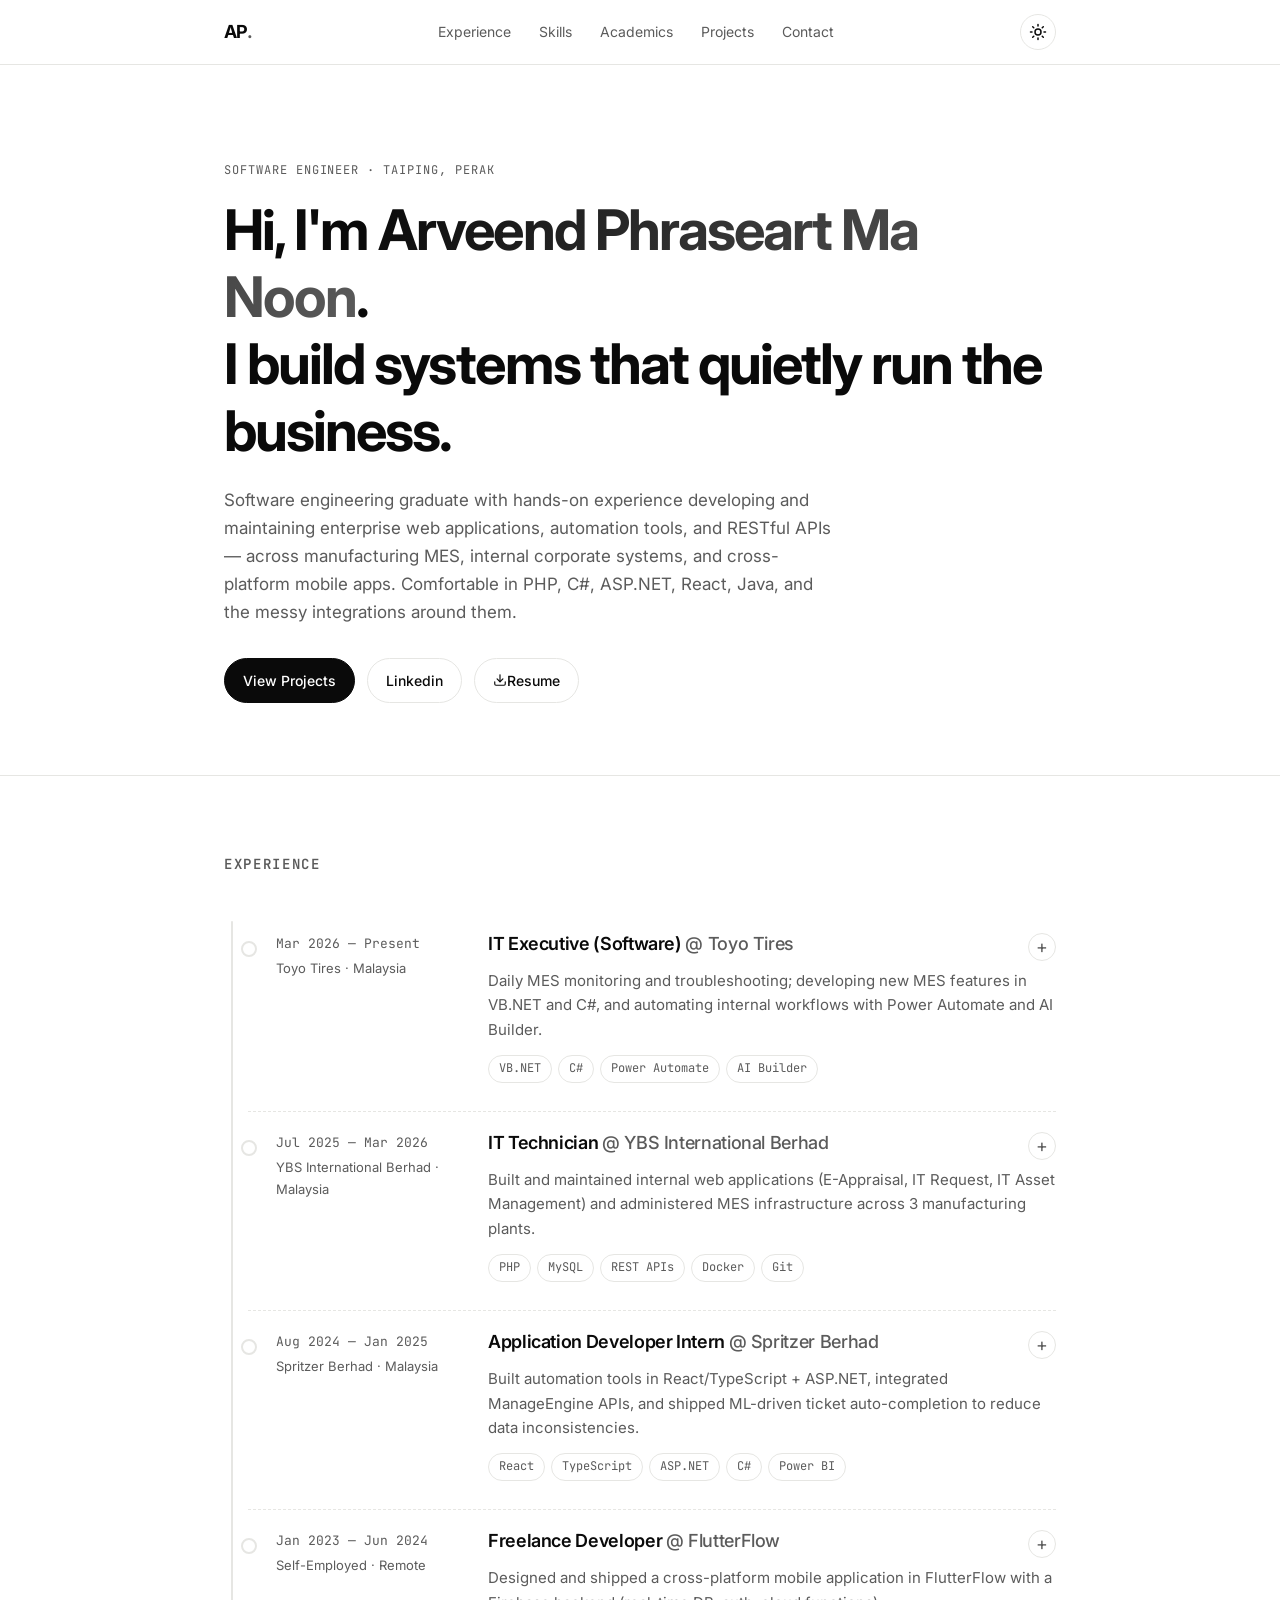
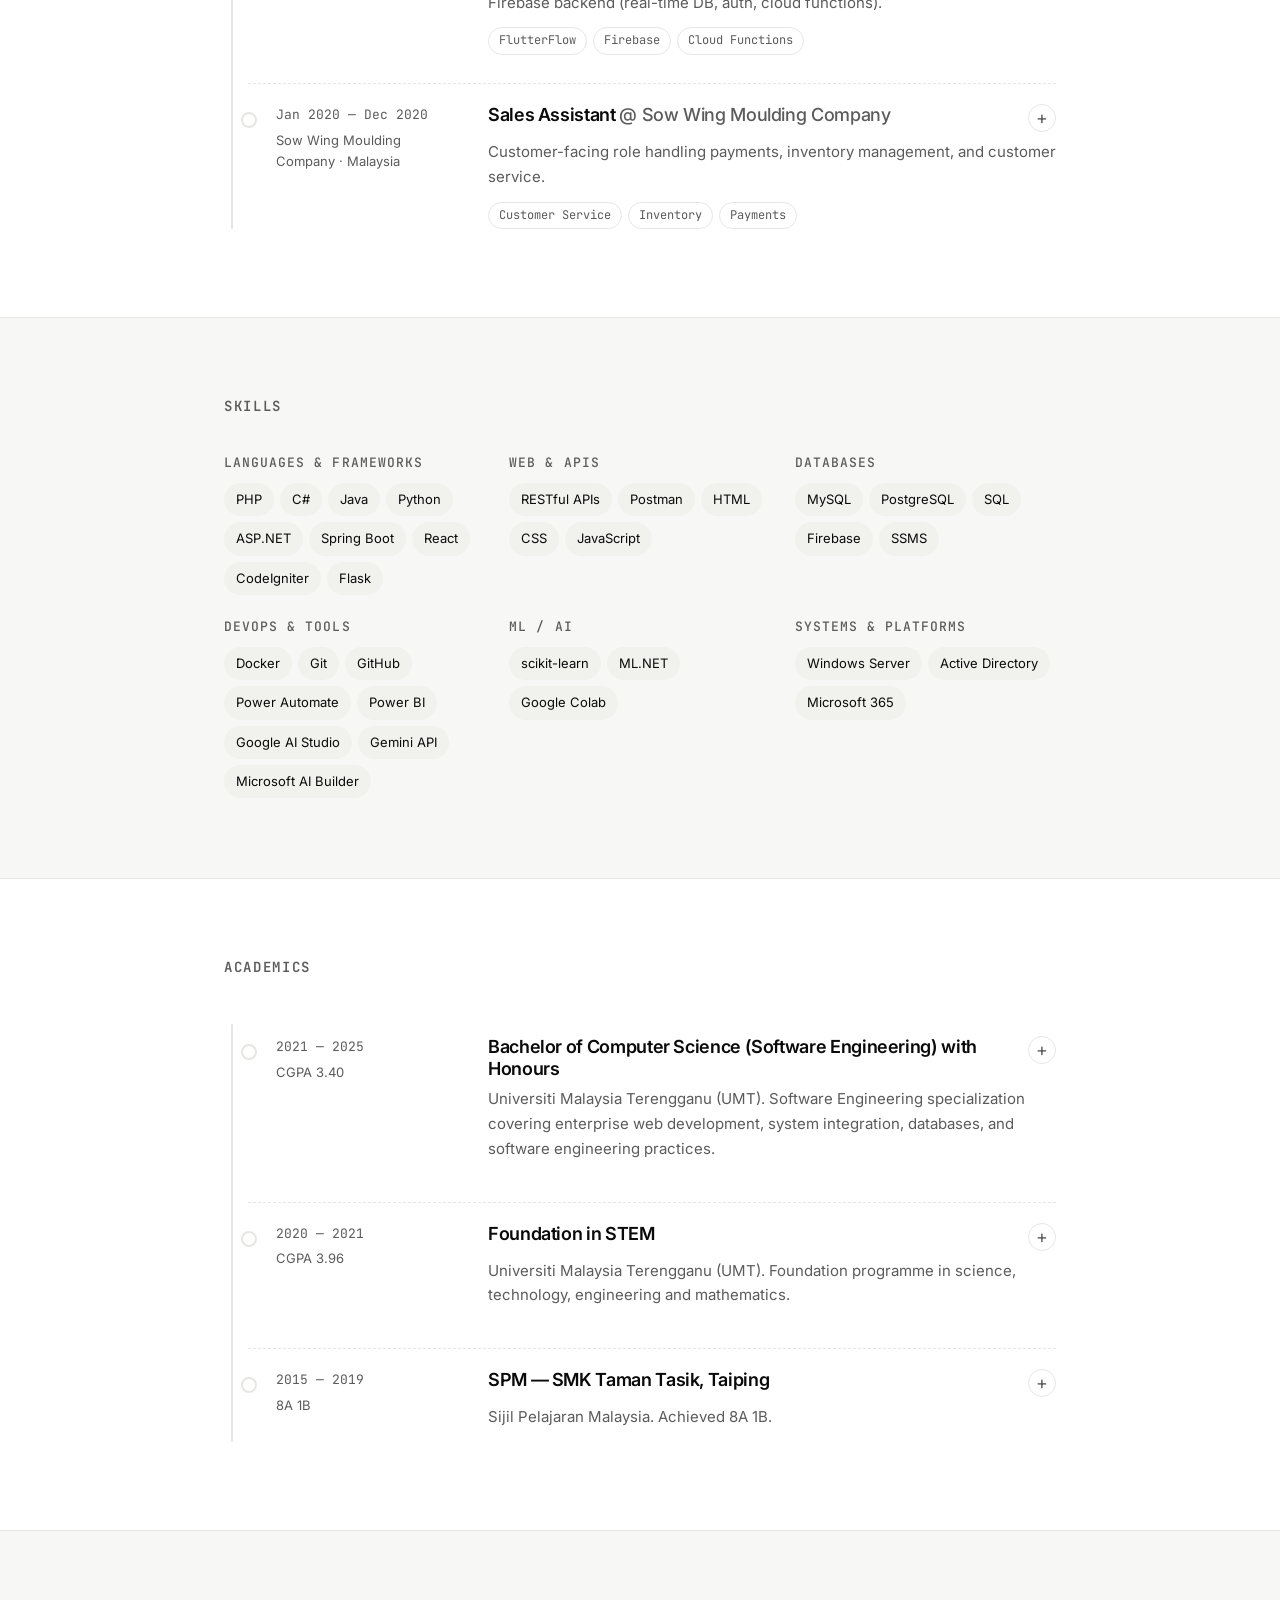
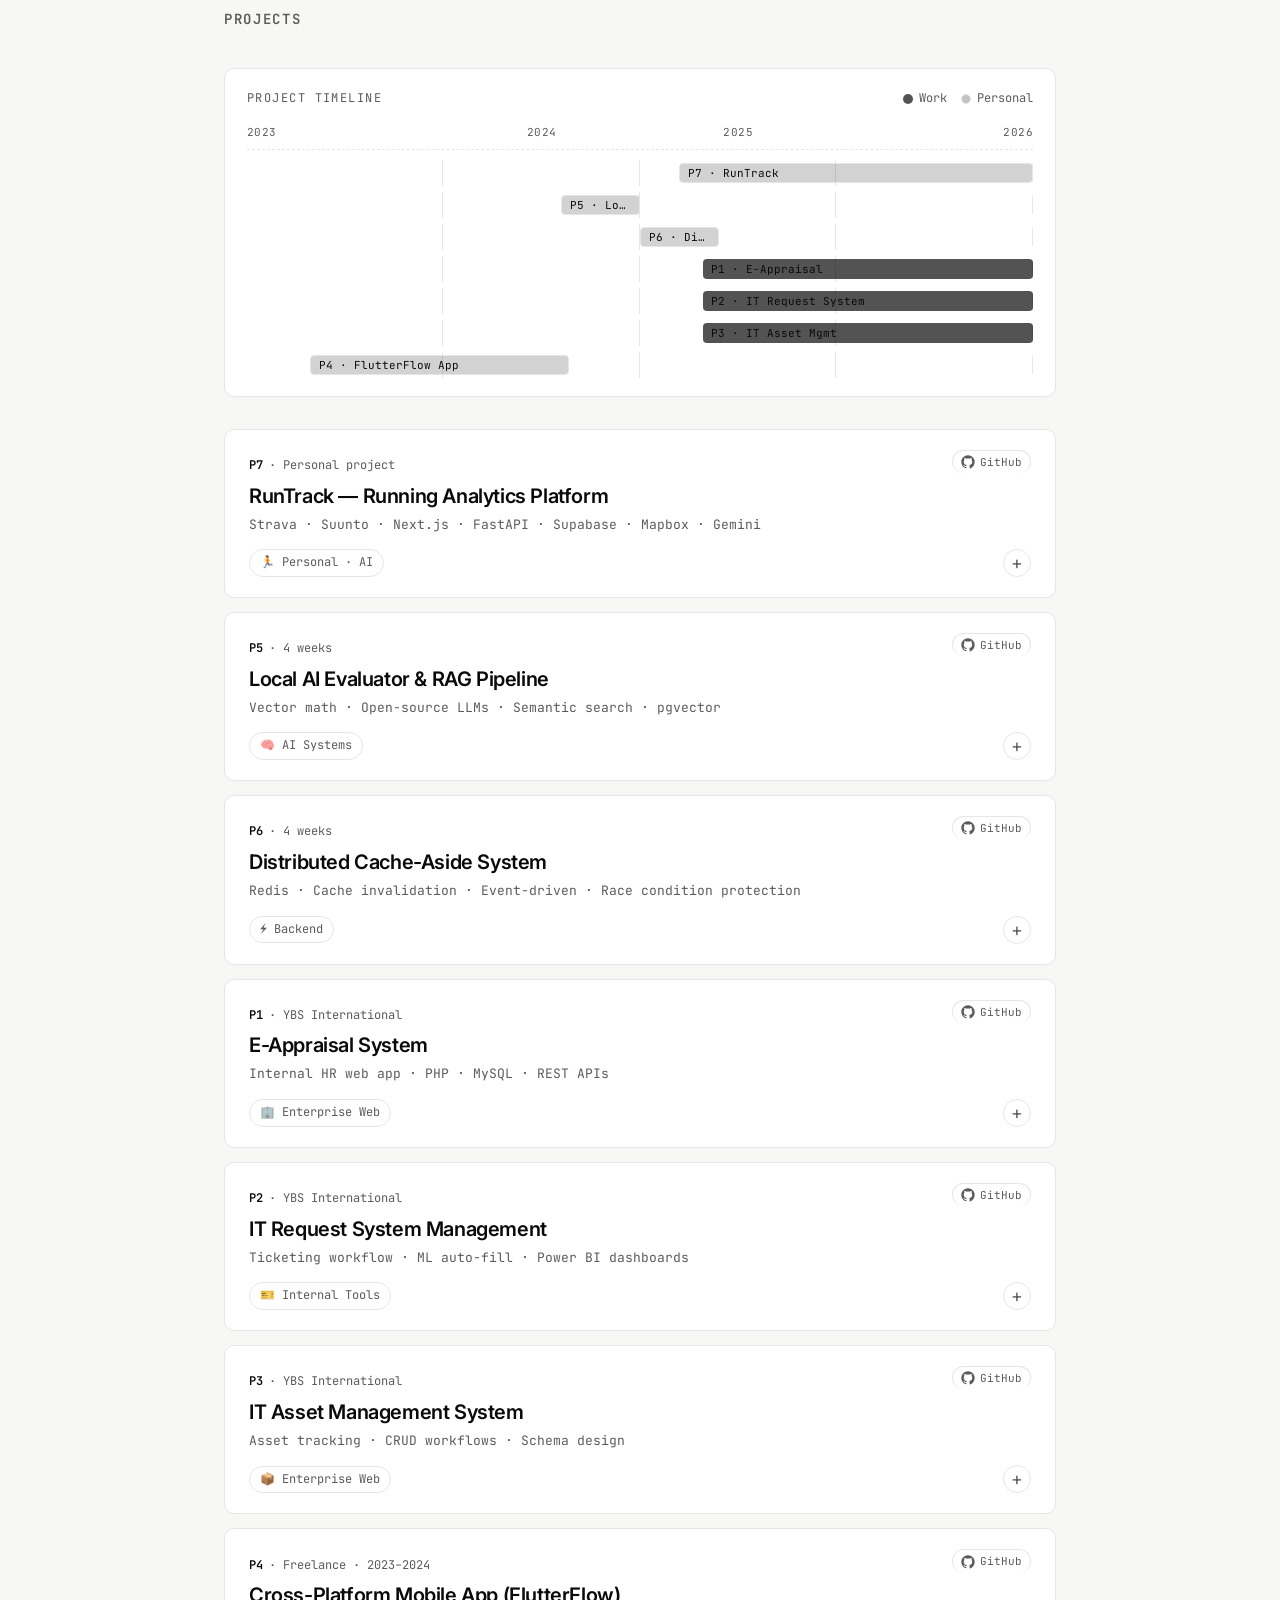
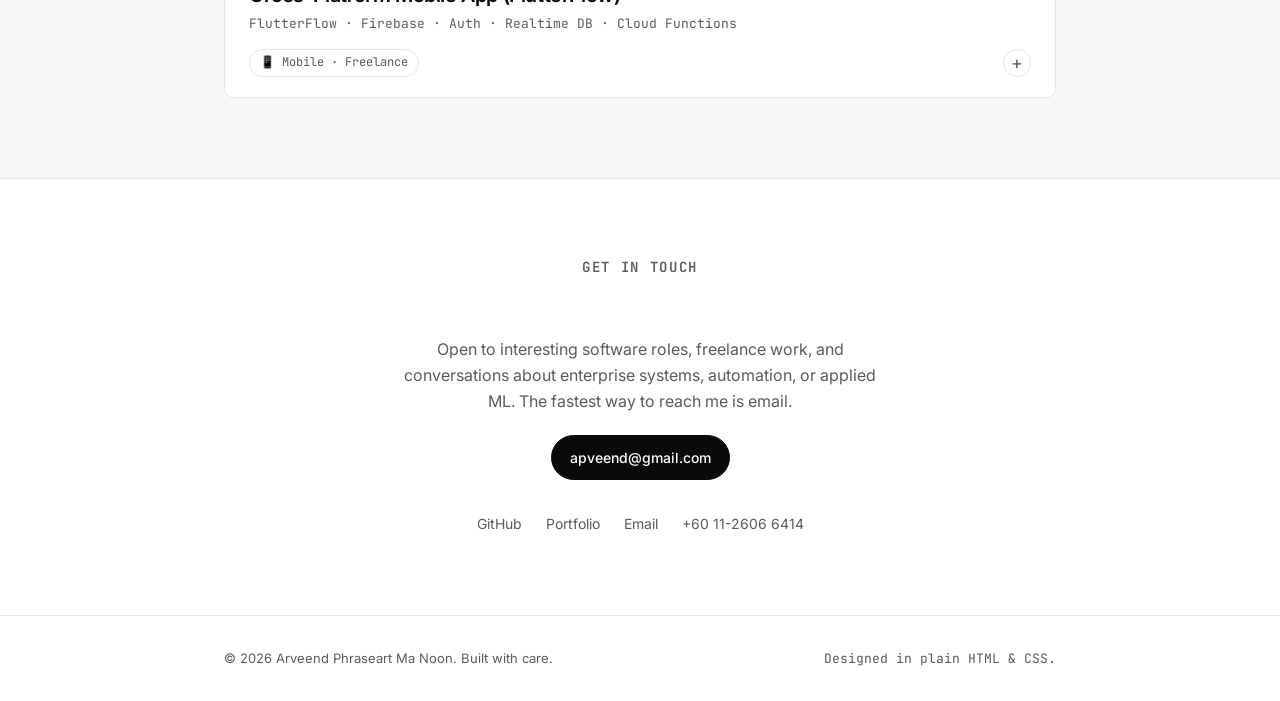
==== index.html @ bdd4fa00 "second" ====
<!DOCTYPE html>
<html lang="en" data-theme="light">
<head>
  <meta charset="UTF-8" />
  <meta name="viewport" content="width=device-width, initial-scale=1.0" />
  <meta name="description" content="Portfolio of Arveend Phraseart Ma Noon — Software Engineer specializing in backend systems, automation, and enterprise web apps." />
  <title>Arveend Phraseart Ma Noon — Software Engineer</title>
  <link rel="preconnect" href="https://fonts.googleapis.com">
  <link rel="preconnect" href="https://fonts.gstatic.com" crossorigin>
  <link href="https://fonts.googleapis.com/css2?family=Inter:wght@400;500;600;700&family=JetBrains+Mono:wght@400;500&display=swap" rel="stylesheet">
  <link rel="stylesheet" href="styles.css" />
</head>
<body>
  <header class="site-header">
    <div class="container header-inner">
      <a href="#top" class="brand">AP<span class="dot">.</span></a>
      <nav class="nav">
        <a href="#experience">Experience</a>
        <a href="#skills">Skills</a>
        <a href="#academics">Academics</a>
        <a href="#projects">Projects</a>
        <a href="#contact">Contact</a>
      </nav>
      <button id="theme-toggle" class="theme-toggle" aria-label="Toggle theme">
        <svg class="icon-sun" xmlns="http://www.w3.org/2000/svg" width="18" height="18" viewBox="0 0 24 24" fill="none" stroke="currentColor" stroke-width="2" stroke-linecap="round" stroke-linejoin="round"><circle cx="12" cy="12" r="4"/><path d="M12 2v2M12 20v2M4.93 4.93l1.41 1.41M17.66 17.66l1.41 1.41M2 12h2M20 12h2M4.93 19.07l1.41-1.41M17.66 6.34l1.41-1.41"/></svg>
        <svg class="icon-moon" xmlns="http://www.w3.org/2000/svg" width="18" height="18" viewBox="0 0 24 24" fill="none" stroke="currentColor" stroke-width="2" stroke-linecap="round" stroke-linejoin="round"><path d="M21 12.79A9 9 0 1 1 11.21 3 7 7 0 0 0 21 12.79z"/></svg>
      </button>
    </div>
  </header>

  <main id="top">
    <!-- PROFILE / HERO -->
    <section class="hero">
      <div class="container">
        <p class="eyebrow">Software Engineer · Taiping, Perak</p>
        <h1 class="hero-title">Hi, I'm <span class="accent">Arveend Phraseart Ma Noon</span>.<br/>I build systems that quietly run the business.</h1>
        <p class="hero-sub">
          Software engineering graduate with hands-on experience developing and maintaining
          enterprise web applications, automation tools, and RESTful APIs — across manufacturing
          MES, internal corporate systems, and cross-platform mobile apps. Comfortable in PHP,
          C#, ASP.NET, React, Java, and the messy integrations around them.
        </p>
        <div class="hero-cta">
          <a href="#projects" class="btn btn-primary">View Projects</a>
          <a href="https://www.linkedin.com/in/arveend-phraseart-ma-noon-5942482a7/" target="_blank" rel="noopener" class="btn btn-ghost">Linkedin</a>
          <a href="Resume_arveend.pdf" download="Arveend_Resume.pdf" class="btn btn-ghost">
            <svg xmlns="http://www.w3.org/2000/svg" width="14" height="14" viewBox="0 0 24 24" fill="none" stroke="currentColor" stroke-width="2" stroke-linecap="round" stroke-linejoin="round" aria-hidden="true"><path d="M21 15v4a2 2 0 0 1-2 2H5a2 2 0 0 1-2-2v-4"/><polyline points="7 10 12 15 17 10"/><line x1="12" y1="15" x2="12" y2="3"/></svg>
            <span> Resume</span>
          </a>
        </div>
      </div>
    </section>

    <!-- EXPERIENCE -->
    <section id="experience" class="section">
      <div class="container">
        <h2 class="section-title">Experience</h2>
        <div class="timeline">

          <article class="timeline-item expandable">
            <div class="timeline-marker"></div>
            <div class="timeline-meta">
              <span class="timeline-date">Mar 2026 — Present</span>
              <span class="timeline-place">Toyo Tires · Malaysia</span>
            </div>
            <div class="timeline-body">
              <button class="expander" type="button" aria-expanded="false">
                <h3>IT Executive (Software) <span class="company">@ Toyo Tires</span></h3>
                <span class="chev" aria-hidden="true">+</span>
              </button>
              <p class="summary-text">Daily MES monitoring and troubleshooting; developing new MES features in VB.NET and C#, and automating internal workflows with Power Automate and AI Builder.</p>
              <ul class="tag-list">
                <li>VB.NET</li><li>C#</li><li>Power Automate</li><li>AI Builder</li>
              </ul>
              <div class="details-panel">
                <div class="details-inner">
                  <h4>Key Responsibilities</h4>
                  <ul class="bullet-list">
                    <li>Performed daily system monitoring and troubleshooting for MES and internal systems.</li>
                    <li>Developed and maintained MES features using VB.NET and C#.</li>
                    <li>Built and automated internal workflows using C#, Power Automate, and AI Builder, improving process efficiency.</li>
                  </ul>
                </div>
              </div>
            </div>
          </article>

          <article class="timeline-item expandable">
            <div class="timeline-marker"></div>
            <div class="timeline-meta">
              <span class="timeline-date">Jul 2025 — Mar 2026</span>
              <span class="timeline-place">YBS International Berhad · Malaysia</span>
            </div>
            <div class="timeline-body">
              <button class="expander" type="button" aria-expanded="false">
                <h3>IT Technician <span class="company">@ YBS International Berhad</span></h3>
                <span class="chev" aria-hidden="true">+</span>
              </button>
              <p class="summary-text">Built and maintained internal web applications (E-Appraisal, IT Request, IT Asset Management) and administered MES infrastructure across 3 manufacturing plants.</p>
              <ul class="tag-list">
                <li>PHP</li><li>MySQL</li><li>REST APIs</li><li>Docker</li><li>Git</li>
              </ul>
              <div class="details-panel">
                <div class="details-inner">
                  <h4>Key Responsibilities</h4>
                  <ul class="bullet-list">
                    <li>Developed and maintained E-Appraisal, IT Request System Management, and IT Asset Management systems using PHP, MySQL, REST APIs, Docker, and Git.</li>
                    <li>Designed database schemas and implemented CRUD workflows to support internal operations.</li>
                    <li>Managed MES system for PCB production line; assisted in setup and infrastructure rollout.</li>
                    <li>Provided comprehensive IT and application support across 3 manufacturing plants, minimizing downtime.</li>
                    <li>Administered Windows Server, Active Directory, and Microsoft 365 (backups, patching, access control).</li>
                  </ul>
                </div>
              </div>
            </div>
          </article>

          <article class="timeline-item expandable">
            <div class="timeline-marker"></div>
            <div class="timeline-meta">
              <span class="timeline-date">Aug 2024 — Jan 2025</span>
              <span class="timeline-place">Spritzer Berhad · Malaysia</span>
            </div>
            <div class="timeline-body">
              <button class="expander" type="button" aria-expanded="false">
                <h3>Application Developer Intern <span class="company">@ Spritzer Berhad</span></h3>
                <span class="chev" aria-hidden="true">+</span>
              </button>
              <p class="summary-text">Built automation tools in React/TypeScript + ASP.NET, integrated ManageEngine APIs, and shipped ML-driven ticket auto-completion to reduce data inconsistencies.</p>
              <ul class="tag-list">
                <li>React</li><li>TypeScript</li><li>ASP.NET</li><li>C#</li><li>Power BI</li>
              </ul>
              <div class="details-panel">
                <div class="details-inner">
                  <h4>Key Responsibilities</h4>
                  <ul class="bullet-list">
                    <li>Developed automation tools with React, TypeScript, and ASP.NET, reducing manual workload.</li>
                    <li>Integrated ManageEngine API with C# and automated workflows using Power Automate.</li>
                    <li>Built reporting dashboards using Power BI and Excel.</li>
                    <li>Improved system efficiency by applying machine learning and C# to predict and auto-complete missing or incorrect ticket fields, minimizing data inconsistencies.</li>
                  </ul>
                </div>
              </div>
            </div>
          </article>

          <article class="timeline-item expandable">
            <div class="timeline-marker"></div>
            <div class="timeline-meta">
              <span class="timeline-date">Jan 2023 — Jun 2024</span>
              <span class="timeline-place">Self-Employed · Remote</span>
            </div>
            <div class="timeline-body">
              <button class="expander" type="button" aria-expanded="false">
                <h3>Freelance Developer <span class="company">@ FlutterFlow</span></h3>
                <span class="chev" aria-hidden="true">+</span>
              </button>
              <p class="summary-text">Designed and shipped a cross-platform mobile application in FlutterFlow with a Firebase backend (real-time DB, auth, cloud functions).</p>
              <ul class="tag-list">
                <li>FlutterFlow</li><li>Firebase</li><li>Cloud Functions</li>
              </ul>
              <div class="details-panel">
                <div class="details-inner">
                  <h4>Key Responsibilities</h4>
                  <ul class="bullet-list">
                    <li>Built a cross-platform application end-to-end using FlutterFlow.</li>
                    <li>Integrated Firebase for backend functionality: real-time database, authentication, and cloud functions.</li>
                  </ul>
                </div>
              </div>
            </div>
          </article>

          <article class="timeline-item expandable">
            <div class="timeline-marker"></div>
            <div class="timeline-meta">
              <span class="timeline-date">Jan 2020 — Dec 2020</span>
              <span class="timeline-place">Sow Wing Moulding Company · Malaysia</span>
            </div>
            <div class="timeline-body">
              <button class="expander" type="button" aria-expanded="false">
                <h3>Sales Assistant <span class="company">@ Sow Wing Moulding Company</span></h3>
                <span class="chev" aria-hidden="true">+</span>
              </button>
              <p class="summary-text">Customer-facing role handling payments, inventory management, and customer service.</p>
              <ul class="tag-list">
                <li>Customer Service</li><li>Inventory</li><li>Payments</li>
              </ul>
            </div>
          </article>

        </div>
      </div>
    </section>

    <!-- SKILLS -->
    <section id="skills" class="section section-alt">
      <div class="container">
        <h2 class="section-title">Skills</h2>
        <div class="skills-grid">

          <div class="skill-group">
            <h4>Languages &amp; Frameworks</h4>
            <ul class="chip-list">
              <li>PHP</li><li>C#</li><li>Java</li><li>Python</li><li>ASP.NET</li><li>Spring Boot</li><li>React</li><li>CodeIgniter</li><li>Flask</li>
            </ul>
          </div>

          <div class="skill-group">
            <h4>Web &amp; APIs</h4>
            <ul class="chip-list">
              <li>RESTful APIs</li><li>Postman</li><li>HTML</li><li>CSS</li><li>JavaScript</li>
            </ul>
          </div>

          <div class="skill-group">
            <h4>Databases</h4>
            <ul class="chip-list">
              <li>MySQL</li><li>PostgreSQL</li><li>SQL</li><li>Firebase</li><li>SSMS</li>
            </ul>
          </div>

          <div class="skill-group">
            <h4>DevOps &amp; Tools</h4>
            <ul class="chip-list">
              <li>Docker</li><li>Git</li><li>GitHub</li><li>Power Automate</li><li>Power BI</li><li>Google AI Studio</li><li>Gemini API</li><li>Microsoft AI Builder</li>
            </ul>
          </div>

          <div class="skill-group">
            <h4>ML / AI</h4>
            <ul class="chip-list">
              <li>scikit-learn</li><li>ML.NET</li><li>Google Colab</li>
            </ul>
          </div>

          <div class="skill-group">
            <h4>Systems &amp; Platforms</h4>
            <ul class="chip-list">
              <li>Windows Server</li><li>Active Directory</li><li>Microsoft 365</li>
            </ul>
          </div>

        </div>
      </div>
    </section>

    <!-- ACADEMICS -->
    <section id="academics" class="section">
      <div class="container">
        <h2 class="section-title">Academics</h2>
        <div class="timeline">

          <article class="timeline-item expandable">
            <div class="timeline-marker"></div>
            <div class="timeline-meta">
              <span class="timeline-date">2021 — 2025</span>
              <span class="timeline-place">CGPA 3.40</span>
            </div>
            <div class="timeline-body">
              <button class="expander" type="button" aria-expanded="false">
                <h3>Bachelor of Computer Science (Software Engineering) with Honours</h3>
                <span class="chev" aria-hidden="true">+</span>
              </button>
              <p class="summary-text">Universiti Malaysia Terengganu (UMT). Software Engineering specialization covering enterprise web development, system integration, databases, and software engineering practices.</p>
              <div class="details-panel">
                <div class="details-inner">
                  <h4>Focus Areas</h4>
                  <ul class="chip-list">
                    <li>Software Engineering</li><li>Web Development</li><li>Databases</li><li>System Integration</li>
                  </ul>
                </div>
              </div>
            </div>
          </article>

          <article class="timeline-item expandable">
            <div class="timeline-marker"></div>
            <div class="timeline-meta">
              <span class="timeline-date">2020 — 2021</span>
              <span class="timeline-place">CGPA 3.96</span>
            </div>
            <div class="timeline-body">
              <button class="expander" type="button" aria-expanded="false">
                <h3>Foundation in STEM</h3>
                <span class="chev" aria-hidden="true">+</span>
              </button>
              <p class="summary-text">Universiti Malaysia Terengganu (UMT). Foundation programme in science, technology, engineering and mathematics.</p>
            </div>
          </article>

          <article class="timeline-item expandable">
            <div class="timeline-marker"></div>
            <div class="timeline-meta">
              <span class="timeline-date">2015 — 2019</span>
              <span class="timeline-place">8A 1B</span>
            </div>
            <div class="timeline-body">
              <button class="expander" type="button" aria-expanded="false">
                <h3>SPM — SMK Taman Tasik, Taiping</h3>
                <span class="chev" aria-hidden="true">+</span>
              </button>
              <p class="summary-text">Sijil Pelajaran Malaysia. Achieved 8A 1B.</p>
            </div>
          </article>

        </div>
      </div>
    </section>

    <!-- PROJECTS -->
    <section id="projects" class="section section-alt">
      <div class="container">
        <h2 class="section-title">Projects</h2>

        <!-- Project Timeline Chart -->
        <div class="project-chart" aria-label="Project timeline chart">
          <div class="chart-meta">
            <span class="chart-label">PROJECT TIMELINE</span>
            <span class="chart-legend">
              <span class="legend-item"><span class="legend-dot dot-work"></span>Work</span>
              <span class="legend-item"><span class="legend-dot dot-personal"></span>Personal</span>
            </span>
          </div>
          <div class="chart-axis">
            <span>2023</span>
            <span>2024</span>
            <span>2025</span>
            <span>2026</span>
          </div>
          <div class="chart-rows">
            <div class="chart-row" data-project="P7" data-name="RunTrack" data-period="2025–">
              <div class="chart-bar bar-personal" style="--start:55%; --width:45%;"><span class="chart-bar-label">P7 · RunTrack</span></div>
            </div>
            <div class="chart-row" data-project="P5" data-name="Local RAG Pipeline" data-period="4 weeks">
              <div class="chart-bar bar-personal" style="--start:40%; --width:10%;"><span class="chart-bar-label">P5 · Local RAG</span></div>
            </div>
            <div class="chart-row" data-project="P6" data-name="Distributed Cache" data-period="4 weeks">
              <div class="chart-bar bar-personal" style="--start:50%; --width:10%;"><span class="chart-bar-label">P6 · Distributed Cache</span></div>
            </div>
            <div class="chart-row" data-project="P1" data-name="E-Appraisal" data-period="Work">
              <div class="chart-bar bar-work" style="--start:58%; --width:42%;"><span class="chart-bar-label">P1 · E-Appraisal</span></div>
            </div>
            <div class="chart-row" data-project="P2" data-name="IT Request System" data-period="Work">
              <div class="chart-bar bar-work" style="--start:58%; --width:42%;"><span class="chart-bar-label">P2 · IT Request System</span></div>
            </div>
            <div class="chart-row" data-project="P3" data-name="IT Asset Management" data-period="Work">
              <div class="chart-bar bar-work" style="--start:58%; --width:42%;"><span class="chart-bar-label">P3 · IT Asset Mgmt</span></div>
            </div>
            <div class="chart-row" data-project="P4" data-name="FlutterFlow Mobile" data-period="2023–2024">
              <div class="chart-bar bar-personal" style="--start:8%; --width:33%;"><span class="chart-bar-label">P4 · FlutterFlow App</span></div>
            </div>
          </div>
        </div>

        <div class="projects-grid">

          <!-- P7: RunTrack -->
          <article class="project-card expandable">
            <button class="project-toggle" type="button" aria-expanded="false">
              <div class="project-head">
                <div class="project-id">
                  <span class="project-code">P7</span>
                  <span class="project-duration">· Personal project</span>
                  <a class="project-github" href="https://github.com/aparve08" target="_blank" rel="noopener" aria-label="GitHub profile">
                    <svg xmlns="http://www.w3.org/2000/svg" width="14" height="14" viewBox="0 0 24 24" fill="currentColor" aria-hidden="true"><path d="M12 .5C5.65.5.5 5.65.5 12c0 5.08 3.29 9.39 7.86 10.91.58.1.79-.25.79-.56v-2c-3.2.7-3.87-1.37-3.87-1.37-.52-1.33-1.27-1.69-1.27-1.69-1.04-.71.08-.7.08-.7 1.15.08 1.76 1.18 1.76 1.18 1.02 1.76 2.69 1.25 3.35.96.1-.74.4-1.25.73-1.54-2.55-.29-5.23-1.28-5.23-5.69 0-1.26.45-2.29 1.18-3.1-.12-.29-.51-1.46.11-3.05 0 0 .96-.31 3.15 1.18.91-.25 1.89-.38 2.86-.38.97 0 1.95.13 2.86.38 2.18-1.49 3.14-1.18 3.14-1.18.62 1.59.23 2.76.11 3.05.73.81 1.18 1.84 1.18 3.1 0 4.42-2.69 5.39-5.25 5.68.41.36.78 1.06.78 2.14v3.17c0 .31.21.67.8.56C20.21 21.39 23.5 17.08 23.5 12 23.5 5.65 18.35.5 12 .5z"/></svg>
                    <span>GitHub</span>
                  </a>
                </div>
                <h3>RunTrack — Running Analytics Platform</h3>
                <p class="project-pitch">Strava · Suunto · Next.js · FastAPI · Supabase · Mapbox · Gemini</p>
                <div class="project-meta-row">
                  <span class="project-tag">🏃 Personal · AI</span>
                  <span class="chev" aria-hidden="true">+</span>
                </div>
              </div>
            </button>
            <div class="details-panel">
              <div class="details-inner">
                <div class="tab-bar" role="tablist">
                  <button class="tab-btn is-active" role="tab" aria-selected="true" data-tab="overview">Overview</button>
                  <button class="tab-btn" role="tab" aria-selected="false" data-tab="readme">README</button>
                </div>
                <div class="tab-panel is-active" data-panel="overview">
                  <p class="project-pitch" style="margin-bottom:14px">
                    A running analytics platform born from a simple frustration: Garmin and
                    Strava give you plenty of data, but not always the insights you actually
                    need to train smarter.
                  </p>
                  <h4>Features</h4>
                  <ul class="bullet-list">
                    <li>Interactive dashboards — daily, weekly, monthly, yearly</li>
                    <li>Detailed run pages with maps powered by Mapbox + Leaflet</li>
                    <li>AI-powered run analysis with actionable insights beyond generic feedback</li>
                    <li>Activity management with filtering and Excel export</li>
                    <li>AI-generated progress reports for custom date ranges</li>
                    <li>Automatic personal record (PR) detection</li>
                    <li>Training zone analysis and breakdowns</li>
                    <li>Live weather integration for historical runs and 24/7 monitoring</li>
                    <li>AI-generated training schedules tailored to your running history</li>
                    <li>Monthly performance summaries</li>
                    <li>Strava and Suunto integrations</li>
                  </ul>
                  <h4>Core Concepts</h4>
                  <ul class="bullet-list">
                    <li>Multi-provider activity ingestion (Strava + Suunto APIs) into a unified schema</li>
                    <li>LLM-driven analysis (Gemini Flash) over activity context to surface training insights</li>
                    <li>Map-heavy SPA with Mapbox + Leaflet for run visualization</li>
                  </ul>
                  <ul class="tag-list">
                    <li>Next.js</li><li>FastAPI</li><li>Supabase</li><li>Gemini Flash</li><li>Vercel</li><li>Mapbox</li><li>Leaflet</li><li>Strava API</li><li>Suunto API</li>
                  </ul>
                </div>
                <div class="tab-panel" data-panel="readme" hidden>
                  <h4>Screenshots</h4>
                  <div class="image-gallery">
                    <button class="gallery-item" type="button" data-caption="Dashboard — yearly view">
                      <img src="https://placehold.co/640x400/1a1a1f/f5f5f5?text=Dashboard" alt="RunTrack dashboard screenshot" loading="lazy" />
                    </button>
                    <button class="gallery-item" type="button" data-caption="Run detail with Mapbox route">
                      <img src="https://placehold.co/640x400/1a1a1f/f5f5f5?text=Run+Detail" alt="RunTrack run detail screenshot" loading="lazy" />
                    </button>
                    <button class="gallery-item" type="button" data-caption="AI-generated progress report">
                      <img src="https://placehold.co/640x400/1a1a1f/f5f5f5?text=AI+Report" alt="RunTrack AI report screenshot" loading="lazy" />
                    </button>
                  </div>
                  <h4>Project README</h4>
                  <pre class="code-block"><code># RunTrack

A running analytics platform that turns raw Strava / Suunto data
into actionable training insight.

## Stack

- Frontend:    Next.js (Vercel)
- Backend:     FastAPI
- Database:    Supabase (Postgres + Auth + Storage)
- LLM:         Gemini Flash (run analysis, reports, schedules)
- Maps:        Mapbox + Leaflet
- Integrations: Strava API, Suunto API

## Features

- Daily / weekly / monthly / yearly dashboards
- Run detail pages with route maps
- AI-powered run analysis (Gemini Flash)
- Activity filtering and Excel export
- AI-generated progress reports
- Automatic PR detection
- Training zone breakdowns
- Live weather for historical runs + 24/7 monitoring
- AI-generated training schedules
- Monthly performance summaries
- Strava &amp; Suunto sync

## Run locally

    # backend
    uvicorn app.main:app --reload

    # frontend
    pnpm dev</code></pre>
                </div>
              </div>
            </div>
          </article>

          <!-- P5: Local RAG -->
          <article class="project-card expandable">
            <button class="project-toggle" type="button" aria-expanded="false">
              <div class="project-head">
                <div class="project-id">
                  <span class="project-code">P5</span>
                  <span class="project-duration">· 4 weeks</span>
                  <a class="project-github" href="https://github.com/aparve08" target="_blank" rel="noopener" aria-label="GitHub profile">
                    <svg xmlns="http://www.w3.org/2000/svg" width="14" height="14" viewBox="0 0 24 24" fill="currentColor" aria-hidden="true"><path d="M12 .5C5.65.5.5 5.65.5 12c0 5.08 3.29 9.39 7.86 10.91.58.1.79-.25.79-.56v-2c-3.2.7-3.87-1.37-3.87-1.37-.52-1.33-1.27-1.69-1.27-1.69-1.04-.71.08-.7.08-.7 1.15.08 1.76 1.18 1.76 1.18 1.02 1.76 2.69 1.25 3.35.96.1-.74.4-1.25.73-1.54-2.55-.29-5.23-1.28-5.23-5.69 0-1.26.45-2.29 1.18-3.1-.12-.29-.51-1.46.11-3.05 0 0 .96-.31 3.15 1.18.91-.25 1.89-.38 2.86-.38.97 0 1.95.13 2.86.38 2.18-1.49 3.14-1.18 3.14-1.18.62 1.59.23 2.76.11 3.05.73.81 1.18 1.84 1.18 3.1 0 4.42-2.69 5.39-5.25 5.68.41.36.78 1.06.78 2.14v3.17c0 .31.21.67.8.56C20.21 21.39 23.5 17.08 23.5 12 23.5 5.65 18.35.5 12 .5z"/></svg>
                    <span>GitHub</span>
                  </a>
                </div>
                <h3>Local AI Evaluator &amp; RAG Pipeline</h3>
                <p class="project-pitch">Vector math · Open-source LLMs · Semantic search · pgvector</p>
                <div class="project-meta-row">
                  <span class="project-tag">🧠 AI Systems</span>
                  <span class="chev" aria-hidden="true">+</span>
                </div>
              </div>
            </button>
            <div class="details-panel">
              <div class="details-inner">
                <div class="tab-bar" role="tablist">
                  <button class="tab-btn is-active" role="tab" aria-selected="true" data-tab="overview">Overview</button>
                  <button class="tab-btn" role="tab" aria-selected="false" data-tab="readme">README</button>
                </div>
                <div class="tab-panel is-active" data-panel="overview">
                  <h4>What You're Building</h4>
                  <ul class="bullet-list">
                    <li>Document ingestion &amp; chunking pipeline (PDF/text → vectors)</li>
                    <li>pgvector database storing semantic embeddings</li>
                    <li>Model benchmarking harness tracking generations</li>
                  </ul>
                  <h4>Core Concepts</h4>
                  <ul class="bullet-list">
                    <li>Embedding vector mechanics and distance bounds (L2, cosine similarity)</li>
                    <li>Chunking tradeoffs (recursive vs semantic spatial groupings)</li>
                  </ul>
                  <h4>Week-by-Week Breakdown</h4>
                  <ol class="week-list">
                    <li><span class="week-tag">WK 01</span><div><strong>Ingestion &amp; Chunking</strong><p>Install Ollama. Write Python script to parse PDFs into text arrays using RecursiveCharacterTextSplitter patterns.</p></div></li>
                    <li><span class="week-tag">WK 02</span><div><strong>The Vector Layer</strong><p>Launch PostgreSQL + pgvector in Docker. Map text segments into numeric coordinate structures via nomic-embed-text.</p></div></li>
                    <li><span class="week-tag">WK 03</span><div><strong>The Benchmark Core</strong><p>Construct loops running test prompts concurrently across local targets, exporting evaluation readouts into logging files.</p></div></li>
                    <li><span class="week-tag">WK 04</span><div><strong>Analytics Dashboard</strong><p>Build a Next.js view. Use tracking widgets to monitor latency profiles and token-generation rates live.</p></div></li>
                  </ol>
                  <ul class="tag-list">
                    <li>Python</li><li>pgvector</li><li>Ollama</li><li>Next.js</li>
                  </ul>
                </div>
                <div class="tab-panel" data-panel="readme" hidden>
                  <h4>Screenshots</h4>
                  <div class="image-gallery">
                    <button class="gallery-item" type="button" data-caption="Ingestion pipeline output">
                      <img src="https://placehold.co/640x400/1a1a1f/f5f5f5?text=Screenshot+1" alt="Screenshot 1 of Local RAG pipeline" loading="lazy" />
                    </button>
                    <button class="gallery-item" type="button" data-caption="Vector layer schema">
                      <img src="https://placehold.co/640x400/1a1a1f/f5f5f5?text=Screenshot+2" alt="Screenshot 2 of Local RAG pipeline" loading="lazy" />
                    </button>
                    <button class="gallery-item" type="button" data-caption="Benchmark dashboard">
                      <img src="https://placehold.co/640x400/1a1a1f/f5f5f5?text=Screenshot+3" alt="Screenshot 3 of Local RAG pipeline" loading="lazy" />
                    </button>
                  </div>
                  <h4>Project README</h4>
                  <pre class="code-block"><code># Local AI Evaluator &amp; RAG Pipeline

A fully local retrieval-augmented generation pipeline for evaluating
open-source LLMs against your own documents.

## Quick start

    docker compose up -d            # postgres + pgvector
    pip install -r requirements.txt
    python ingest.py ./docs/        # chunk + embed
    python benchmark.py --model nomic-embed-text

## Layout

    rag/
      ingest.py        chunking &amp; embedding
      retrieve.py      similarity search
      benchmark/       eval harness
      dashboard/       Next.js UI</code></pre>
                </div>
              </div>
            </div>
          </article>

          <!-- P6: Distributed Cache -->
          <article class="project-card expandable">
            <button class="project-toggle" type="button" aria-expanded="false">
              <div class="project-head">
                <div class="project-id">
                  <span class="project-code">P6</span>
                  <span class="project-duration">· 4 weeks</span>
                  <a class="project-github" href="https://github.com/aparve08" target="_blank" rel="noopener" aria-label="GitHub profile">
                    <svg xmlns="http://www.w3.org/2000/svg" width="14" height="14" viewBox="0 0 24 24" fill="currentColor" aria-hidden="true"><path d="M12 .5C5.65.5.5 5.65.5 12c0 5.08 3.29 9.39 7.86 10.91.58.1.79-.25.79-.56v-2c-3.2.7-3.87-1.37-3.87-1.37-.52-1.33-1.27-1.69-1.27-1.69-1.04-.71.08-.7.08-.7 1.15.08 1.76 1.18 1.76 1.18 1.02 1.76 2.69 1.25 3.35.96.1-.74.4-1.25.73-1.54-2.55-.29-5.23-1.28-5.23-5.69 0-1.26.45-2.29 1.18-3.1-.12-.29-.51-1.46.11-3.05 0 0 .96-.31 3.15 1.18.91-.25 1.89-.38 2.86-.38.97 0 1.95.13 2.86.38 2.18-1.49 3.14-1.18 3.14-1.18.62 1.59.23 2.76.11 3.05.73.81 1.18 1.84 1.18 3.1 0 4.42-2.69 5.39-5.25 5.68.41.36.78 1.06.78 2.14v3.17c0 .31.21.67.8.56C20.21 21.39 23.5 17.08 23.5 12 23.5 5.65 18.35.5 12 .5z"/></svg>
                    <span>GitHub</span>
                  </a>
                </div>
                <h3>Distributed Cache-Aside System</h3>
                <p class="project-pitch">Redis · Cache invalidation · Event-driven · Race condition protection</p>
                <div class="project-meta-row">
                  <span class="project-tag">⚡ Backend</span>
                  <span class="chev" aria-hidden="true">+</span>
                </div>
              </div>
            </button>
            <div class="details-panel">
              <div class="details-inner">
                <div class="tab-bar" role="tablist">
                  <button class="tab-btn is-active" role="tab" aria-selected="true" data-tab="overview">Overview</button>
                  <button class="tab-btn" role="tab" aria-selected="false" data-tab="readme">README</button>
                </div>
                <div class="tab-panel is-active" data-panel="overview">
                  <h4>What You're Building</h4>
                  <ul class="bullet-list">
                    <li>PostgreSQL + Redis two-tier data layer in Docker</li>
                    <li>Cache-Aside middleware evaluating records to intercept disk I/O requests</li>
                    <li>Atomic invalidation transactions purging cache entries safely during data updates</li>
                  </ul>
                  <h4>Core Concepts</h4>
                  <ul class="bullet-list">
                    <li>Cache miss/hit routing loops and memory expiration windows</li>
                    <li>Protecting relational backends from query saturation during high consumer traffic</li>
                  </ul>
                  <h4>Week-by-Week Breakdown</h4>
                  <ol class="week-list">
                    <li><span class="week-tag">WK 05</span><div><strong>Two-Tier Database Setup</strong><p>Spin up Redis and Postgres containers in Docker. Seed tables with test logs to build base read profiles.</p></div></li>
                    <li><span class="week-tag">WK 06</span><div><strong>Cache-Aside Middleware</strong><p>Write Express middleware intercepting queries: check Redis keys first, on failure fall back to disk and populate cache.</p></div></li>
                    <li><span class="week-tag">WK 07</span><div><strong>Atomic Cache Invalidation</strong><p>Code the write path. Wrap SQL updates and Redis evictions in database transaction commits to avoid stale data blocks.</p></div></li>
                    <li><span class="week-tag">WK 08</span><div><strong>Load Test &amp; Performance Metrics</strong><p>Execute load matrices with k6 tracking thousands of users. Capture CPU usage graphs to visually verify the optimization footprint.</p></div></li>
                  </ol>
                  <ul class="tag-list">
                    <li>Node.js</li><li>Redis</li><li>PostgreSQL</li><li>k6</li>
                  </ul>
                </div>
                <div class="tab-panel" data-panel="readme" hidden>
                  <h4>Screenshots</h4>
                  <div class="image-gallery">
                    <button class="gallery-item" type="button" data-caption="Two-tier topology">
                      <img src="https://placehold.co/640x400/1a1a1f/f5f5f5?text=Screenshot+1" alt="Screenshot 1 of Cache-Aside" loading="lazy" />
                    </button>
                    <button class="gallery-item" type="button" data-caption="Cache hit/miss log">
                      <img src="https://placehold.co/640x400/1a1a1f/f5f5f5?text=Screenshot+2" alt="Screenshot 2 of Cache-Aside" loading="lazy" />
                    </button>
                    <button class="gallery-item" type="button" data-caption="k6 latency graph">
                      <img src="https://placehold.co/640x400/1a1a1f/f5f5f5?text=Screenshot+3" alt="Screenshot 3 of Cache-Aside" loading="lazy" />
                    </button>
                  </div>
                  <h4>Project README</h4>
                  <pre class="code-block"><code># Distributed Cache-Aside System

PostgreSQL-backed store fronted by Redis with atomic invalidation.

## Stack

- Express (Node.js) for the API layer
- Redis 7 as the read-through cache
- PostgreSQL 16 as the system of record
- k6 for load testing

## Middleware sketch

    async function cacheAside(key, ttl, loader) {
      const hit = await redis.get(key);
      if (hit) return JSON.parse(hit);
      const fresh = await loader();
      await redis.set(key, JSON.stringify(fresh), "EX", ttl);
      return fresh;
    }

## Run

    docker compose up
    npm run dev
    k6 run tests/load.js</code></pre>
                </div>
              </div>
            </div>
          </article>

          <!-- P1: E-Appraisal -->
          <article class="project-card expandable">
            <button class="project-toggle" type="button" aria-expanded="false">
              <div class="project-head">
                <div class="project-id">
                  <span class="project-code">P1</span>
                  <span class="project-duration">· YBS International</span>
                  <a class="project-github" href="https://github.com/aparve08" target="_blank" rel="noopener" aria-label="GitHub profile">
                    <svg xmlns="http://www.w3.org/2000/svg" width="14" height="14" viewBox="0 0 24 24" fill="currentColor" aria-hidden="true"><path d="M12 .5C5.65.5.5 5.65.5 12c0 5.08 3.29 9.39 7.86 10.91.58.1.79-.25.79-.56v-2c-3.2.7-3.87-1.37-3.87-1.37-.52-1.33-1.27-1.69-1.27-1.69-1.04-.71.08-.7.08-.7 1.15.08 1.76 1.18 1.76 1.18 1.02 1.76 2.69 1.25 3.35.96.1-.74.4-1.25.73-1.54-2.55-.29-5.23-1.28-5.23-5.69 0-1.26.45-2.29 1.18-3.1-.12-.29-.51-1.46.11-3.05 0 0 .96-.31 3.15 1.18.91-.25 1.89-.38 2.86-.38.97 0 1.95.13 2.86.38 2.18-1.49 3.14-1.18 3.14-1.18.62 1.59.23 2.76.11 3.05.73.81 1.18 1.84 1.18 3.1 0 4.42-2.69 5.39-5.25 5.68.41.36.78 1.06.78 2.14v3.17c0 .31.21.67.8.56C20.21 21.39 23.5 17.08 23.5 12 23.5 5.65 18.35.5 12 .5z"/></svg>
                    <span>GitHub</span>
                  </a>
                </div>
                <h3>E-Appraisal System</h3>
                <p class="project-pitch">Internal HR web app · PHP · MySQL · REST APIs</p>
                <div class="project-meta-row">
                  <span class="project-tag">🏢 Enterprise Web</span>
                  <span class="chev" aria-hidden="true">+</span>
                </div>
              </div>
            </button>
            <div class="details-panel">
              <div class="details-inner">
                <div class="tab-bar" role="tablist">
                  <button class="tab-btn is-active" role="tab" aria-selected="true" data-tab="overview">Overview</button>
                  <button class="tab-btn" role="tab" aria-selected="false" data-tab="readme">README</button>
                </div>
                <div class="tab-panel is-active" data-panel="overview">
                  <h4>What You're Building</h4>
                  <ul class="bullet-list">
                    <li>Internal employee performance appraisal workflow</li>
                    <li>Role-based access for staff, managers, and HR admins</li>
                    <li>Appraisal cycles, reviews, and reporting dashboards</li>
                  </ul>
                  <h4>Core Concepts</h4>
                  <ul class="bullet-list">
                    <li>PHP backend with MySQL schema and CRUD workflows</li>
                    <li>REST API design for internal integrations</li>
                    <li>Containerized deployment with Docker</li>
                  </ul>
                  <ul class="tag-list">
                    <li>PHP</li><li>MySQL</li><li>REST APIs</li><li>Docker</li><li>Git</li>
                  </ul>
                </div>
                <div class="tab-panel" data-panel="readme" hidden>
                  <h4>Screenshots</h4>
                  <div class="image-gallery">
                    <button class="gallery-item" type="button" data-caption="Appraisal dashboard">
                      <img src="https://placehold.co/640x400/1a1a1f/f5f5f5?text=Screenshot+1" alt="Screenshot 1 of E-Appraisal" loading="lazy" />
                    </button>
                    <button class="gallery-item" type="button" data-caption="Review form">
                      <img src="https://placehold.co/640x400/1a1a1f/f5f5f5?text=Screenshot+2" alt="Screenshot 2 of E-Appraisal" loading="lazy" />
                    </button>
                  </div>
                  <h4>Project README</h4>
                  <pre class="code-block"><code># E-Appraisal

Internal HR system for managing employee performance appraisal
cycles at YBS International Berhad.

## Stack

- PHP (backend)
- MySQL (data layer)
- REST APIs (internal integration)
- Docker (deployment)

## Features

- Role-based access (staff / manager / HR)
- Configurable appraisal cycles
- Review forms with scoring rubrics
- Reporting dashboard for HR</code></pre>
                </div>
              </div>
            </div>
          </article>

          <article class="project-card expandable">
            <button class="project-toggle" type="button" aria-expanded="false">
              <div class="project-head">
                <div class="project-id">
                  <span class="project-code">P2</span>
                  <span class="project-duration">· YBS International</span>
                  <a class="project-github" href="https://github.com/aparve08" target="_blank" rel="noopener" aria-label="GitHub profile">
                    <svg xmlns="http://www.w3.org/2000/svg" width="14" height="14" viewBox="0 0 24 24" fill="currentColor" aria-hidden="true"><path d="M12 .5C5.65.5.5 5.65.5 12c0 5.08 3.29 9.39 7.86 10.91.58.1.79-.25.79-.56v-2c-3.2.7-3.87-1.37-3.87-1.37-.52-1.33-1.27-1.69-1.27-1.69-1.04-.71.08-.7.08-.7 1.15.08 1.76 1.18 1.76 1.18 1.02 1.76 2.69 1.25 3.35.96.1-.74.4-1.25.73-1.54-2.55-.29-5.23-1.28-5.23-5.69 0-1.26.45-2.29 1.18-3.1-.12-.29-.51-1.46.11-3.05 0 0 .96-.31 3.15 1.18.91-.25 1.89-.38 2.86-.38.97 0 1.95.13 2.86.38 2.18-1.49 3.14-1.18 3.14-1.18.62 1.59.23 2.76.11 3.05.73.81 1.18 1.84 1.18 3.1 0 4.42-2.69 5.39-5.25 5.68.41.36.78 1.06.78 2.14v3.17c0 .31.21.67.8.56C20.21 21.39 23.5 17.08 23.5 12 23.5 5.65 18.35.5 12 .5z"/></svg>
                    <span>GitHub</span>
                  </a>
                </div>
                <h3>IT Request System Management</h3>
                <p class="project-pitch">Ticketing workflow · ML auto-fill · Power BI dashboards</p>
                <div class="project-meta-row">
                  <span class="project-tag">🎫 Internal Tools</span>
                  <span class="chev" aria-hidden="true">+</span>
                </div>
              </div>
            </button>
            <div class="details-panel">
              <div class="details-inner">
                <div class="tab-bar" role="tablist">
                  <button class="tab-btn is-active" role="tab" aria-selected="true" data-tab="overview">Overview</button>
                  <button class="tab-btn" role="tab" aria-selected="false" data-tab="readme">README</button>
                </div>
                <div class="tab-panel is-active" data-panel="overview">
                  <h4>What You're Building</h4>
                  <ul class="bullet-list">
                    <li>Internal IT ticketing platform for 3 manufacturing plants</li>
                    <li>ManageEngine API integration via C#</li>
                    <li>ML-driven auto-completion for missing/incorrect ticket fields</li>
                    <li>Power BI + Excel reporting dashboards</li>
                  </ul>
                  <h4>Core Concepts</h4>
                  <ul class="bullet-list">
                    <li>scikit-learn &amp; ML.NET models for field prediction</li>
                    <li>Workflow automation with Power Automate</li>
                    <li>Reducing data inconsistencies via ML auto-fill</li>
                  </ul>
                  <ul class="tag-list">
                    <li>React</li><li>TypeScript</li><li>ASP.NET</li><li>C#</li><li>Power Automate</li><li>scikit-learn</li><li>ML.NET</li><li>Power BI</li>
                  </ul>
                </div>
                <div class="tab-panel" data-panel="readme" hidden>
                  <h4>Screenshots</h4>
                  <div class="image-gallery">
                    <button class="gallery-item" type="button" data-caption="Ticket dashboard">
                      <img src="https://placehold.co/640x400/1a1a1f/f5f5f5?text=Screenshot+1" alt="Screenshot 1 of IT Request System" loading="lazy" />
                    </button>
                    <button class="gallery-item" type="button" data-caption="ManageEngine integration">
                      <img src="https://placehold.co/640x400/1a1a1f/f5f5f5?text=Screenshot+2" alt="Screenshot 2 of IT Request System" loading="lazy" />
                    </button>
                    <button class="gallery-item" type="button" data-caption="Power BI report">
                      <img src="https://placehold.co/640x400/1a1a1f/f5f5f5?text=Screenshot+3" alt="Screenshot 3 of IT Request System" loading="lazy" />
                    </button>
                  </div>
                  <h4>Project README</h4>
                  <pre class="code-block"><code># IT Request System Management

Internal IT ticketing platform used across YBS International Berhad
plants, extended with ML-driven auto-completion during my internship
at Spritzer Berhad.

## Stack

- React + TypeScript (frontend)
- ASP.NET / C# (backend &amp; ManageEngine API integration)
- Power Automate (workflow)
- Power BI + Excel (reporting)
- scikit-learn / ML.NET (auto-fill predictions)

## Highlights

- ML auto-complete predicts missing/incorrect ticket fields,
  reducing data inconsistencies.
- ManageEngine API integrated through C# services.
- Reporting dashboards surface trends across plants.</code></pre>
                </div>
              </div>
            </div>
          </article>

          <article class="project-card expandable">
            <button class="project-toggle" type="button" aria-expanded="false">
              <div class="project-head">
                <div class="project-id">
                  <span class="project-code">P3</span>
                  <span class="project-duration">· YBS International</span>
                  <a class="project-github" href="https://github.com/aparve08" target="_blank" rel="noopener" aria-label="GitHub profile">
                    <svg xmlns="http://www.w3.org/2000/svg" width="14" height="14" viewBox="0 0 24 24" fill="currentColor" aria-hidden="true"><path d="M12 .5C5.65.5.5 5.65.5 12c0 5.08 3.29 9.39 7.86 10.91.58.1.79-.25.79-.56v-2c-3.2.7-3.87-1.37-3.87-1.37-.52-1.33-1.27-1.69-1.27-1.69-1.04-.71.08-.7.08-.7 1.15.08 1.76 1.18 1.76 1.18 1.02 1.76 2.69 1.25 3.35.96.1-.74.4-1.25.73-1.54-2.55-.29-5.23-1.28-5.23-5.69 0-1.26.45-2.29 1.18-3.1-.12-.29-.51-1.46.11-3.05 0 0 .96-.31 3.15 1.18.91-.25 1.89-.38 2.86-.38.97 0 1.95.13 2.86.38 2.18-1.49 3.14-1.18 3.14-1.18.62 1.59.23 2.76.11 3.05.73.81 1.18 1.84 1.18 3.1 0 4.42-2.69 5.39-5.25 5.68.41.36.78 1.06.78 2.14v3.17c0 .31.21.67.8.56C20.21 21.39 23.5 17.08 23.5 12 23.5 5.65 18.35.5 12 .5z"/></svg>
                    <span>GitHub</span>
                  </a>
                </div>
                <h3>IT Asset Management System</h3>
                <p class="project-pitch">Asset tracking · CRUD workflows · Schema design</p>
                <div class="project-meta-row">
                  <span class="project-tag">📦 Enterprise Web</span>
                  <span class="chev" aria-hidden="true">+</span>
                </div>
              </div>
            </button>
            <div class="details-panel">
              <div class="details-inner">
                <div class="tab-bar" role="tablist">
                  <button class="tab-btn is-active" role="tab" aria-selected="true" data-tab="overview">Overview</button>
                  <button class="tab-btn" role="tab" aria-selected="false" data-tab="readme">README</button>
                </div>
                <div class="tab-panel is-active" data-panel="overview">
                  <h4>What You're Building</h4>
                  <ul class="bullet-list">
                    <li>Centralised inventory of IT assets across plants</li>
                    <li>Asset assignment, lifecycle tracking, and audit history</li>
                    <li>Internal CRUD workflows tied to support tickets</li>
                  </ul>
                  <h4>Core Concepts</h4>
                  <ul class="bullet-list">
                    <li>Database schema design for relational asset data</li>
                    <li>REST API design for internal integrations</li>
                    <li>Containerized deployment with Docker</li>
                  </ul>
                  <ul class="tag-list">
                    <li>PHP</li><li>MySQL</li><li>REST APIs</li><li>Docker</li><li>Git</li>
                  </ul>
                </div>
                <div class="tab-panel" data-panel="readme" hidden>
                  <h4>Screenshots</h4>
                  <div class="image-gallery">
                    <button class="gallery-item" type="button" data-caption="Asset list view">
                      <img src="https://placehold.co/640x400/1a1a1f/f5f5f5?text=Screenshot+1" alt="Screenshot 1 of IT Asset Management" loading="lazy" />
                    </button>
                    <button class="gallery-item" type="button" data-caption="Asset detail page">
                      <img src="https://placehold.co/640x400/1a1a1f/f5f5f5?text=Screenshot+2" alt="Screenshot 2 of IT Asset Management" loading="lazy" />
                    </button>
                  </div>
                  <h4>Project README</h4>
                  <pre class="code-block"><code># IT Asset Management

Centralised inventory of IT assets across YBS International Berhad
manufacturing plants.

## Stack

- PHP (backend)
- MySQL (data layer)
- REST APIs
- Docker

## Features

- Asset inventory with lifecycle tracking
- Assignment to staff and locations
- Audit history per asset
- CRUD workflows tied to support tickets</code></pre>
                </div>
              </div>
            </div>
          </article>

          <article class="project-card expandable">
            <button class="project-toggle" type="button" aria-expanded="false">
              <div class="project-head">
                <div class="project-id">
                  <span class="project-code">P4</span>
                  <span class="project-duration">· Freelance · 2023–2024</span>
                  <a class="project-github" href="https://github.com/aparve08" target="_blank" rel="noopener" aria-label="GitHub profile">
                    <svg xmlns="http://www.w3.org/2000/svg" width="14" height="14" viewBox="0 0 24 24" fill="currentColor" aria-hidden="true"><path d="M12 .5C5.65.5.5 5.65.5 12c0 5.08 3.29 9.39 7.86 10.91.58.1.79-.25.79-.56v-2c-3.2.7-3.87-1.37-3.87-1.37-.52-1.33-1.27-1.69-1.27-1.69-1.04-.71.08-.7.08-.7 1.15.08 1.76 1.18 1.76 1.18 1.02 1.76 2.69 1.25 3.35.96.1-.74.4-1.25.73-1.54-2.55-.29-5.23-1.28-5.23-5.69 0-1.26.45-2.29 1.18-3.1-.12-.29-.51-1.46.11-3.05 0 0 .96-.31 3.15 1.18.91-.25 1.89-.38 2.86-.38.97 0 1.95.13 2.86.38 2.18-1.49 3.14-1.18 3.14-1.18.62 1.59.23 2.76.11 3.05.73.81 1.18 1.84 1.18 3.1 0 4.42-2.69 5.39-5.25 5.68.41.36.78 1.06.78 2.14v3.17c0 .31.21.67.8.56C20.21 21.39 23.5 17.08 23.5 12 23.5 5.65 18.35.5 12 .5z"/></svg>
                    <span>GitHub</span>
                  </a>
                </div>
                <h3>Cross-Platform Mobile App (FlutterFlow)</h3>
                <p class="project-pitch">FlutterFlow · Firebase · Auth · Realtime DB · Cloud Functions</p>
                <div class="project-meta-row">
                  <span class="project-tag">📱 Mobile · Freelance</span>
                  <span class="chev" aria-hidden="true">+</span>
                </div>
              </div>
            </button>
            <div class="details-panel">
              <div class="details-inner">
                <div class="tab-bar" role="tablist">
                  <button class="tab-btn is-active" role="tab" aria-selected="true" data-tab="overview">Overview</button>
                  <button class="tab-btn" role="tab" aria-selected="false" data-tab="readme">README</button>
                </div>
                <div class="tab-panel is-active" data-panel="overview">
                  <h4>What You're Building</h4>
                  <ul class="bullet-list">
                    <li>Cross-platform mobile application built with FlutterFlow</li>
                    <li>Firebase backend: real-time database, authentication, cloud functions</li>
                    <li>Delivered to a real client as a freelance engagement</li>
                  </ul>
                  <h4>Core Concepts</h4>
                  <ul class="bullet-list">
                    <li>Firebase Realtime Database for live state</li>
                    <li>Firebase Auth for user identity</li>
                    <li>Cloud Functions for backend logic</li>
                  </ul>
                  <ul class="tag-list">
                    <li>FlutterFlow</li><li>Firebase</li><li>Cloud Functions</li>
                  </ul>
                </div>
                <div class="tab-panel" data-panel="readme" hidden>
                  <h4>Screenshots</h4>
                  <div class="image-gallery">
                    <button class="gallery-item" type="button" data-caption="Login screen">
                      <img src="https://placehold.co/640x400/1a1a1f/f5f5f5?text=Screenshot+1" alt="Screenshot 1 of FlutterFlow app" loading="lazy" />
                    </button>
                    <button class="gallery-item" type="button" data-caption="Home screen">
                      <img src="https://placehold.co/640x400/1a1a1f/f5f5f5?text=Screenshot+2" alt="Screenshot 2 of FlutterFlow app" loading="lazy" />
                    </button>
                    <button class="gallery-item" type="button" data-caption="Detail view">
                      <img src="https://placehold.co/640x400/1a1a1f/f5f5f5?text=Screenshot+3" alt="Screenshot 3 of FlutterFlow app" loading="lazy" />
                    </button>
                  </div>
                  <h4>Project README</h4>
                  <pre class="code-block"><code># Cross-Platform Mobile App

A FlutterFlow mobile app built for a freelance client, integrated
with Firebase for backend services.

## Stack

- FlutterFlow (UI &amp; app shell)
- Firebase Authentication
- Firebase Realtime Database
- Firebase Cloud Functions

## Features

- User signup / login
- Live data sync via Realtime Database
- Cloud Functions for backend logic
- Cross-platform (iOS &amp; Android)</code></pre>
                </div>
              </div>
            </div>
          </article>

        </div>
      </div>
    </section>

    <!-- CONTACT -->
    <section id="contact" class="section">
      <div class="container contact-inner">
        <h2 class="section-title">Get in Touch</h2>
        <p class="contact-text">
          Open to interesting software roles, freelance work, and conversations about
          enterprise systems, automation, or applied ML. The fastest way to reach me is email.
        </p>
        <a href="mailto:apveend@gmail.com" class="btn btn-primary">apveend@gmail.com</a>
        <ul class="social-list">
          <li><a href="https://github.com/aparve08" target="_blank" rel="noopener">GitHub</a></li>
          <li><a href="https://aparve08.github.io/portfolio2026/" target="_blank" rel="noopener">Portfolio</a></li>
          <li><a href="mailto:apveend@gmail.com">Email</a></li>
          <li><a href="tel:+601126806414">+60 11-2606 6414</a></li>
        </ul>
      </div>
    </section>
  </main>

  <footer class="site-footer">
    <div class="container footer-inner">
      <p>© <span id="year"></span> Arveend Phraseart Ma Noon. Built with care.</p>
      <p class="mono">Designed in plain HTML &amp; CSS.</p>
    </div>
  </footer>

  <!-- Lightbox (shared) -->
  <div id="lightbox" class="lightbox" role="dialog" aria-modal="true" aria-label="Image viewer" hidden>
    <button class="lightbox-close" type="button" aria-label="Close">×</button>
    <div class="lightbox-content">
      <img id="lightbox-img" src="" alt="" />
      <p id="lightbox-caption" class="lightbox-caption"></p>
    </div>
  </div>

  <script src="script.js"></script>
</body>
</html>
---- styles.css ----
:root {
  --bg: #ffffff;
  --bg-alt: #f7f7f5;
  --fg: #0a0a0a;
  --fg-muted: #5b5b5b;
  --border: #e6e6e3;
  --accent: #0a0a0a;
  --accent-fg: #ffffff;
  --chip-bg: #f1f1ee;
  --shadow: 0 1px 2px rgba(0,0,0,.04), 0 8px 24px rgba(0,0,0,.04);
  --radius: 10px;
  --maxw: 880px;
  --font-sans: 'Inter', -apple-system, BlinkMacSystemFont, 'Segoe UI', Roboto, Helvetica, Arial, sans-serif;
  --font-mono: 'JetBrains Mono', ui-monospace, SFMono-Regular, Menlo, monospace;
}

[data-theme="dark"] {
  --bg: #0b0b0c;
  --bg-alt: #131316;
  --fg: #f5f5f5;
  --fg-muted: #a0a0a0;
  --border: #232328;
  --accent: #f5f5f5;
  --accent-fg: #0b0b0c;
  --chip-bg: #1a1a1f;
  --shadow: 0 1px 2px rgba(0,0,0,.4), 0 8px 24px rgba(0,0,0,.3);
}

* { box-sizing: border-box; }

html {
  scroll-behavior: smooth;
  -webkit-text-size-adjust: 100%;
}

body {
  margin: 0;
  font-family: var(--font-sans);
  font-size: 16px;
  line-height: 1.65;
  color: var(--fg);
  background: var(--bg);
  -webkit-font-smoothing: antialiased;
  -moz-osx-font-smoothing: grayscale;
  transition: background-color .2s ease, color .2s ease;
}

a {
  color: inherit;
  text-decoration: none;
  border-bottom: 1px solid transparent;
  transition: border-color .15s ease, color .15s ease;
}
a:hover { border-bottom-color: var(--fg); }

h1, h2, h3, h4 { font-weight: 600; letter-spacing: -0.02em; line-height: 1.2; margin: 0; }
p { margin: 0; }
ul { margin: 0; padding: 0; list-style: none; }

.container {
  max-width: var(--maxw);
  margin: 0 auto;
  padding: 0 24px;
}

/* ---------- Header ---------- */
.site-header {
  position: sticky;
  top: 0;
  z-index: 50;
  background: color-mix(in srgb, var(--bg) 85%, transparent);
  backdrop-filter: saturate(180%) blur(12px);
  -webkit-backdrop-filter: saturate(180%) blur(12px);
  border-bottom: 1px solid var(--border);
}
.header-inner {
  display: flex;
  align-items: center;
  justify-content: space-between;
  height: 64px;
  gap: 24px;
}
.brand {
  font-weight: 700;
  letter-spacing: -0.04em;
  font-size: 18px;
  border: none;
}
.brand .dot { color: var(--fg-muted); }
.nav {
  display: flex;
  gap: 28px;
  font-size: 14px;
  color: var(--fg-muted);
}
.nav a { border: none; }
.nav a:hover { color: var(--fg); }

.theme-toggle {
  display: inline-flex;
  align-items: center;
  justify-content: center;
  width: 36px;
  height: 36px;
  border: 1px solid var(--border);
  background: transparent;
  color: var(--fg);
  border-radius: 999px;
  cursor: pointer;
  transition: background .15s ease, border-color .15s ease;
}
.theme-toggle:hover { background: var(--bg-alt); }
.theme-toggle .icon-moon { display: none; }
[data-theme="dark"] .theme-toggle .icon-sun { display: none; }
[data-theme="dark"] .theme-toggle .icon-moon { display: block; }

/* ---------- Hero ---------- */
.hero {
  padding: 96px 0 72px;
}
.eyebrow {
  font-family: var(--font-mono);
  font-size: 12px;
  letter-spacing: 0.08em;
  text-transform: uppercase;
  color: var(--fg-muted);
  margin-bottom: 16px;
}
.hero-title {
  font-size: clamp(36px, 6vw, 56px);
  font-weight: 700;
  letter-spacing: -0.035em;
  margin-bottom: 20px;
}
.hero-title .accent {
  background: linear-gradient(120deg, var(--fg), var(--fg-muted));
  -webkit-background-clip: text;
  background-clip: text;
  color: transparent;
}
.hero-sub {
  font-size: 17px;
  color: var(--fg-muted);
  max-width: 56ch;
  margin-bottom: 32px;
}
.hero-cta {
  display: flex;
  gap: 12px;
  flex-wrap: wrap;
}

/* ---------- Buttons ---------- */
.btn {
  display: inline-flex;
  align-items: center;
  justify-content: center;
  padding: 10px 18px;
  border-radius: 999px;
  font-size: 14px;
  font-weight: 500;
  border: 1px solid transparent;
  cursor: pointer;
  transition: background .15s ease, color .15s ease, border-color .15s ease, transform .1s ease;
}
.btn:hover { border-bottom: 1px solid transparent; transform: translateY(-1px); }
.btn-primary {
  background: var(--accent);
  color: var(--accent-fg);
  border-color: var(--accent);
}
.btn-primary:hover { opacity: .92; }
.btn-ghost {
  background: transparent;
  color: var(--fg);
  border-color: var(--border);
}
.btn-ghost:hover { background: var(--bg-alt); }

/* ---------- Sections ---------- */
.section {
  padding: 80px 0;
  border-top: 1px solid var(--border);
}
.section-alt { background: var(--bg-alt); }
.section-title {
  font-size: 14px;
  font-family: var(--font-mono);
  text-transform: uppercase;
  letter-spacing: 0.12em;
  color: var(--fg-muted);
  margin-bottom: 40px;
}

/* ---------- Timeline (Experience & Academics) ---------- */
.timeline {
  position: relative;
  display: flex;
  flex-direction: column;
  gap: 0;
  padding-left: 24px;
}
.timeline::before {
  content: "";
  position: absolute;
  top: 8px;
  bottom: 8px;
  left: 7px;
  width: 2px;
  background: var(--border);
  border-radius: 2px;
}
.timeline-item {
  position: relative;
  display: grid;
  grid-template-columns: 180px 1fr;
  gap: 32px;
  padding: 20px 0 28px 28px;
  border-bottom: 1px dashed var(--border);
  transition: opacity .25s ease;
}
.timeline-item:last-child {
  border-bottom: none;
  padding-bottom: 8px;
}
.timeline-marker {
  position: absolute;
  left: -7px;
  top: 28px;
  width: 16px;
  height: 16px;
  border-radius: 50%;
  background: var(--bg);
  border: 2px solid var(--border);
  transition: border-color .2s ease, background .2s ease, transform .2s ease;
  z-index: 1;
}
.timeline-item.is-active .timeline-marker,
.timeline-item:hover .timeline-marker {
  background: var(--accent);
  border-color: var(--accent);
  transform: scale(1.1);
}
.timeline-meta {
  display: flex;
  flex-direction: column;
  gap: 4px;
  font-size: 13px;
  color: var(--fg-muted);
}
.timeline-date {
  font-family: var(--font-mono);
}
.timeline-body h3 {
  font-size: 18px;
  margin-bottom: 8px;
}
.timeline-body .company {
  color: var(--fg-muted);
  font-weight: 500;
}
.timeline-body .summary-text {
  color: var(--fg-muted);
  font-size: 15px;
  margin-bottom: 12px;
}

/* ---------- Expander button (used in experience & academics) ---------- */
.expander {
  display: flex;
  align-items: flex-start;
  justify-content: space-between;
  width: 100%;
  gap: 12px;
  background: transparent;
  border: none;
  padding: 0;
  margin: 0 0 8px;
  cursor: pointer;
  text-align: left;
  color: inherit;
  font: inherit;
}
.expander h3 { margin: 0; }
.expander:hover h3 { color: var(--fg); }
.expander:focus-visible {
  outline: 2px solid var(--accent);
  outline-offset: 4px;
  border-radius: 4px;
}

/* ---------- Tag / chip lists ---------- */
.tag-list {
  display: flex;
  flex-wrap: wrap;
  gap: 6px;
}
.tag-list li {
  font-family: var(--font-mono);
  font-size: 12px;
  padding: 3px 10px;
  border: 1px solid var(--border);
  border-radius: 999px;
  color: var(--fg-muted);
}

/* ---------- Skills ---------- */
.skills-grid {
  display: grid;
  grid-template-columns: repeat(auto-fit, minmax(200px, 1fr));
  gap: 24px;
}
.skill-group h4 {
  font-size: 13px;
  text-transform: uppercase;
  letter-spacing: 0.08em;
  color: var(--fg-muted);
  margin-bottom: 12px;
  font-family: var(--font-mono);
  font-weight: 500;
}
.chip-list {
  display: flex;
  flex-wrap: wrap;
  gap: 6px;
}
.chip-list li {
  font-size: 13px;
  padding: 6px 12px;
  background: var(--chip-bg);
  border-radius: 999px;
}

/* ---------- Project timeline chart ---------- */
.project-chart {
  margin-bottom: 32px;
  padding: 20px 22px 18px;
  border: 1px solid var(--border);
  border-radius: var(--radius);
  background: var(--bg);
}
.chart-meta {
  display: flex;
  align-items: center;
  justify-content: space-between;
  gap: 16px;
  margin-bottom: 14px;
  flex-wrap: wrap;
}
.chart-label {
  font-family: var(--font-mono);
  font-size: 12px;
  letter-spacing: 0.12em;
  text-transform: uppercase;
  color: var(--fg-muted);
}
.chart-legend {
  display: inline-flex;
  align-items: center;
  gap: 14px;
  font-family: var(--font-mono);
  font-size: 12px;
  color: var(--fg-muted);
}
.legend-item {
  display: inline-flex;
  align-items: center;
  gap: 6px;
}
.legend-dot {
  display: inline-block;
  width: 10px;
  height: 10px;
  border-radius: 50%;
}
.legend-dot.dot-work { background: color-mix(in srgb, var(--fg) 70%, transparent); }
.legend-dot.dot-personal { background: color-mix(in srgb, var(--fg) 25%, transparent); border: 1px solid var(--border); }

.chart-axis {
  display: grid;
  grid-template-columns: repeat(4, 1fr);
  font-family: var(--font-mono);
  font-size: 11px;
  color: var(--fg-muted);
  letter-spacing: 0.04em;
  padding: 0 0 8px;
  border-bottom: 1px dashed var(--border);
  margin-bottom: 10px;
}
.chart-axis span:first-child { text-align: left; }
.chart-axis span:nth-child(2),
.chart-axis span:nth-child(3) { text-align: center; }
.chart-axis span:last-child { text-align: right; }

.chart-rows {
  display: flex;
  flex-direction: column;
  gap: 6px;
}
.chart-row {
  position: relative;
  height: 26px;
  border-radius: 6px;
  background: repeating-linear-gradient(
    to right,
    transparent 0,
    transparent calc(25% - 1px),
    var(--border) calc(25% - 1px),
    var(--border) 25%
  );
  opacity: 0;
  transform: translateX(-6px);
  animation: chart-row-in .35s ease forwards;
}
.chart-row:nth-child(1) { animation-delay: .04s; }
.chart-row:nth-child(2) { animation-delay: .08s; }
.chart-row:nth-child(3) { animation-delay: .12s; }
.chart-row:nth-child(4) { animation-delay: .16s; }
.chart-row:nth-child(5) { animation-delay: .20s; }
.chart-row:nth-child(6) { animation-delay: .24s; }
.chart-row:nth-child(7) { animation-delay: .28s; }
@keyframes chart-row-in {
  to { opacity: 1; transform: translateX(0); }
}
.chart-row.is-highlight .chart-bar {
  filter: brightness(1.05);
  box-shadow: 0 0 0 2px color-mix(in srgb, var(--fg) 35%, transparent);
}
.chart-bar {
  position: absolute;
  top: 3px;
  bottom: 3px;
  left: var(--start);
  width: var(--width);
  border-radius: 4px;
  display: inline-flex;
  align-items: center;
  padding: 0 8px;
  overflow: hidden;
  transition: filter .15s ease, box-shadow .15s ease;
  cursor: pointer;
  border: none;
}
.chart-bar:hover,
.chart-bar:focus-visible {
  filter: brightness(1.1);
  box-shadow: 0 0 0 2px color-mix(in srgb, var(--fg) 50%, transparent);
  outline: none;
}
.chart-bar.bar-work {
  background: color-mix(in srgb, var(--fg) 70%, transparent);
}
.chart-bar.bar-personal {
  background: color-mix(in srgb, var(--fg) 18%, transparent);
  border: 1px solid var(--border);
}
.chart-bar-label {
  font-family: var(--font-mono);
  font-size: 11px;
  color: var(--fg);
  white-space: nowrap;
  text-overflow: ellipsis;
  overflow: hidden;
}
[data-theme="dark"] .chart-bar.bar-personal {
  background: color-mix(in srgb, var(--fg) 12%, transparent);
}
[data-theme="dark"] .chart-bar-label {
  color: var(--fg);
}

/* ---------- Projects ---------- */
.projects-grid {
  display: grid;
  grid-template-columns: 1fr;
  gap: 14px;
}
.project-card {
  padding: 0;
  border: 1px solid var(--border);
  border-radius: var(--radius);
  background: var(--bg);
  overflow: hidden;
  transition: border-color .15s ease, box-shadow .15s ease;
}
.project-card:hover {
  border-color: color-mix(in srgb, var(--fg) 30%, var(--border));
  box-shadow: var(--shadow);
}
.project-card.is-flash {
  animation: card-flash 1.5s ease;
}
@keyframes card-flash {
  0%   { box-shadow: 0 0 0 0 color-mix(in srgb, var(--fg) 60%, transparent); }
  35%  { box-shadow: 0 0 0 4px color-mix(in srgb, var(--fg) 25%, transparent); }
  100% { box-shadow: 0 0 0 0 color-mix(in srgb, var(--fg) 0%, transparent); }
}
.project-toggle {
  display: block;
  width: 100%;
  background: transparent;
  border: none;
  padding: 0;
  cursor: pointer;
  text-align: left;
  color: inherit;
  font: inherit;
}
.project-toggle:focus-visible {
  outline: 2px solid var(--accent);
  outline-offset: -2px;
  border-radius: var(--radius);
}
.project-head {
  padding: 20px 24px;
}
.project-id {
  display: flex;
  align-items: baseline;
  gap: 6px;
  margin-bottom: 8px;
  font-family: var(--font-mono);
  font-size: 12px;
  color: var(--fg-muted);
}
.project-code {
  font-weight: 600;
  color: var(--fg);
}
.project-duration {
  color: var(--fg-muted);
}
.project-github {
  display: inline-flex;
  align-items: center;
  gap: 5px;
  margin-left: auto;
  padding: 2px 8px;
  border: 1px solid var(--border);
  border-radius: 999px;
  font-family: var(--font-mono);
  font-size: 11px;
  color: var(--fg-muted);
  border-bottom: none;
  transition: color .15s ease, border-color .15s ease, background .15s ease;
}
.project-github:hover {
  color: var(--fg);
  border-color: color-mix(in srgb, var(--fg) 30%, var(--border));
  background: var(--bg-alt);
}
.project-github svg { display: block; }
.project-head h3 {
  font-size: 20px;
  margin-bottom: 6px;
  letter-spacing: -0.02em;
}
.project-pitch {
  font-size: 13px;
  color: var(--fg-muted);
  margin-bottom: 14px;
  font-family: var(--font-mono);
}
.project-meta-row {
  display: flex;
  align-items: center;
  justify-content: space-between;
  gap: 12px;
}
.project-tag {
  font-family: var(--font-mono);
  font-size: 12px;
  color: var(--fg-muted);
  padding: 3px 10px;
  border: 1px solid var(--border);
  border-radius: 999px;
}

/* ---------- Chevron (used on expanders and project toggles) ---------- */
.chev {
  display: inline-flex;
  align-items: center;
  justify-content: center;
  width: 28px;
  height: 28px;
  border-radius: 50%;
  border: 1px solid var(--border);
  font-size: 18px;
  line-height: 1;
  color: var(--fg-muted);
  flex-shrink: 0;
  transition: transform .25s ease, background .15s ease, color .15s ease;
}
.expander[aria-expanded="true"] .chev,
.project-toggle[aria-expanded="true"] .chev {
  transform: rotate(45deg);
  background: var(--accent);
  color: var(--accent-fg);
  border-color: var(--accent);
}

/* ---------- Collapsible details panel (shared by exp/academics/projects) ---------- */
.details-panel {
  max-height: 0;
  overflow: hidden;
  transition: max-height .35s ease;
}
.is-open > .details-panel,
.expandable.is-open > .timeline-body > .details-panel,
.project-card.is-open > .details-panel {
  max-height: 1600px;
}
.details-inner {
  padding: 0 24px 24px;
  border-top: 1px dashed var(--border);
  margin-top: 4px;
  padding-top: 20px;
  display: flex;
  flex-direction: column;
  gap: 14px;
}
.details-inner h4 {
  font-size: 12px;
  text-transform: uppercase;
  letter-spacing: 0.1em;
  color: var(--fg-muted);
  font-family: var(--font-mono);
  font-weight: 500;
  margin: 0;
}

/* ---------- Tabs (Overview / README inside project cards) ---------- */
.tab-bar {
  display: flex;
  gap: 4px;
  border-bottom: 1px solid var(--border);
  margin-bottom: 4px;
}
.tab-btn {
  background: transparent;
  border: none;
  padding: 8px 14px;
  font-family: var(--font-mono);
  font-size: 12px;
  letter-spacing: 0.04em;
  text-transform: uppercase;
  color: var(--fg-muted);
  cursor: pointer;
  position: relative;
  transition: color .15s ease;
  border-bottom: 2px solid transparent;
  margin-bottom: -1px;
}
.tab-btn:hover { color: var(--fg); }
.tab-btn.is-active {
  color: var(--fg);
  border-bottom-color: var(--fg);
}
.tab-btn:focus-visible {
  outline: 2px solid var(--accent);
  outline-offset: -2px;
  border-radius: 4px;
}
.tab-panel[hidden] { display: none; }
.tab-panel {
  display: flex;
  flex-direction: column;
  gap: 14px;
}

/* ---------- Code block (for README tab content) ---------- */
.code-block {
  margin: 0;
  padding: 16px 18px;
  background: var(--bg-alt);
  border: 1px solid var(--border);
  border-radius: 8px;
  overflow-x: auto;
  font-family: var(--font-mono);
  font-size: 12.5px;
  line-height: 1.6;
  color: var(--fg);
}
.code-block code {
  font-family: inherit;
  white-space: pre;
  color: inherit;
}

/* ---------- Image gallery (inside project README tabs) ---------- */
.image-gallery {
  display: grid;
  grid-template-columns: repeat(auto-fit, minmax(140px, 1fr));
  gap: 8px;
}
.gallery-item {
  display: block;
  padding: 0;
  margin: 0;
  border: 1px solid var(--border);
  border-radius: 8px;
  overflow: hidden;
  background: var(--bg-alt);
  cursor: zoom-in;
  transition: border-color .15s ease, transform .15s ease;
  position: relative;
  aspect-ratio: 16 / 10;
}
.gallery-item:hover {
  border-color: color-mix(in srgb, var(--fg) 30%, var(--border));
  transform: translateY(-2px);
}
.gallery-item:focus-visible {
  outline: 2px solid var(--accent);
  outline-offset: 2px;
}
.gallery-item img {
  width: 100%;
  height: 100%;
  object-fit: cover;
  display: block;
}

/* ---------- Lightbox ---------- */
.lightbox {
  position: fixed;
  inset: 0;
  background: color-mix(in srgb, var(--bg) 92%, transparent);
  backdrop-filter: blur(8px);
  -webkit-backdrop-filter: blur(8px);
  display: none;
  align-items: center;
  justify-content: center;
  z-index: 100;
  padding: 32px;
}
.lightbox.is-open {
  display: flex;
  animation: lb-fade .15s ease;
}
@keyframes lb-fade {
  from { opacity: 0; }
  to { opacity: 1; }
}
.lightbox-content {
  max-width: min(1100px, 92vw);
  max-height: 86vh;
  display: flex;
  flex-direction: column;
  align-items: center;
  gap: 14px;
}
.lightbox-content img {
  max-width: 100%;
  max-height: 78vh;
  border-radius: 10px;
  border: 1px solid var(--border);
  background: var(--bg-alt);
}
.lightbox-caption {
  font-family: var(--font-mono);
  font-size: 12px;
  color: var(--fg-muted);
  letter-spacing: 0.04em;
}
.lightbox-close {
  position: absolute;
  top: 20px;
  right: 20px;
  width: 40px;
  height: 40px;
  border-radius: 50%;
  border: 1px solid var(--border);
  background: var(--bg);
  color: var(--fg);
  cursor: pointer;
  font-size: 20px;
  line-height: 1;
  display: inline-flex;
  align-items: center;
  justify-content: center;
  transition: background .15s ease, border-color .15s ease;
}
.lightbox-close:hover {
  background: var(--bg-alt);
  border-color: var(--fg);
}
.lightbox-close:focus-visible {
  outline: 2px solid var(--accent);
  outline-offset: 2px;
}
.bullet-list {
  display: flex;
  flex-direction: column;
  gap: 6px;
  font-size: 14px;
  color: var(--fg-muted);
}
.bullet-list li {
  position: relative;
  padding-left: 18px;
}
.bullet-list li::before {
  content: "";
  position: absolute;
  left: 4px;
  top: 9px;
  width: 6px;
  height: 6px;
  border-radius: 50%;
  background: var(--fg-muted);
  opacity: 0.5;
}
.week-list {
  display: flex;
  flex-direction: column;
  gap: 10px;
  counter-reset: week;
}
.week-list li {
  display: grid;
  grid-template-columns: 80px 1fr;
  gap: 16px;
  padding: 12px 14px;
  background: var(--bg-alt);
  border: 1px solid var(--border);
  border-radius: 8px;
  font-size: 14px;
}
.week-tag {
  font-family: var(--font-mono);
  font-size: 12px;
  color: var(--fg-muted);
  letter-spacing: 0.05em;
  padding-top: 2px;
}
.week-list li p {
  color: var(--fg-muted);
  font-size: 13px;
  margin-top: 4px;
}
.week-list li strong {
  font-weight: 600;
  color: var(--fg);
}

/* ---------- Contact ---------- */
.contact-inner {
  text-align: center;
  display: flex;
  flex-direction: column;
  align-items: center;
  gap: 20px;
}
.contact-text {
  color: var(--fg-muted);
  max-width: 48ch;
}
.social-list {
  display: flex;
  flex-wrap: wrap;
  justify-content: center;
  gap: 24px;
  margin-top: 12px;
  font-size: 14px;
  color: var(--fg-muted);
}
.social-list a { border: none; }
.social-list a:hover { color: var(--fg); }

/* ---------- Footer ---------- */
.site-footer {
  border-top: 1px solid var(--border);
  padding: 32px 0;
  font-size: 13px;
  color: var(--fg-muted);
}
.footer-inner {
  display: flex;
  justify-content: space-between;
  align-items: center;
  gap: 16px;
  flex-wrap: wrap;
}
.mono { font-family: var(--font-mono); }

/* ---------- Responsive ---------- */
@media (max-width: 720px) {
  .nav { display: none; }
  .hero { padding: 64px 0 48px; }
  .section { padding: 56px 0; }
  .timeline-item {
    grid-template-columns: 1fr;
    gap: 8px;
    padding-left: 24px;
  }
  .timeline-meta { flex-direction: row; gap: 12px; align-items: baseline; }
  .week-list li { grid-template-columns: 1fr; gap: 6px; }
}
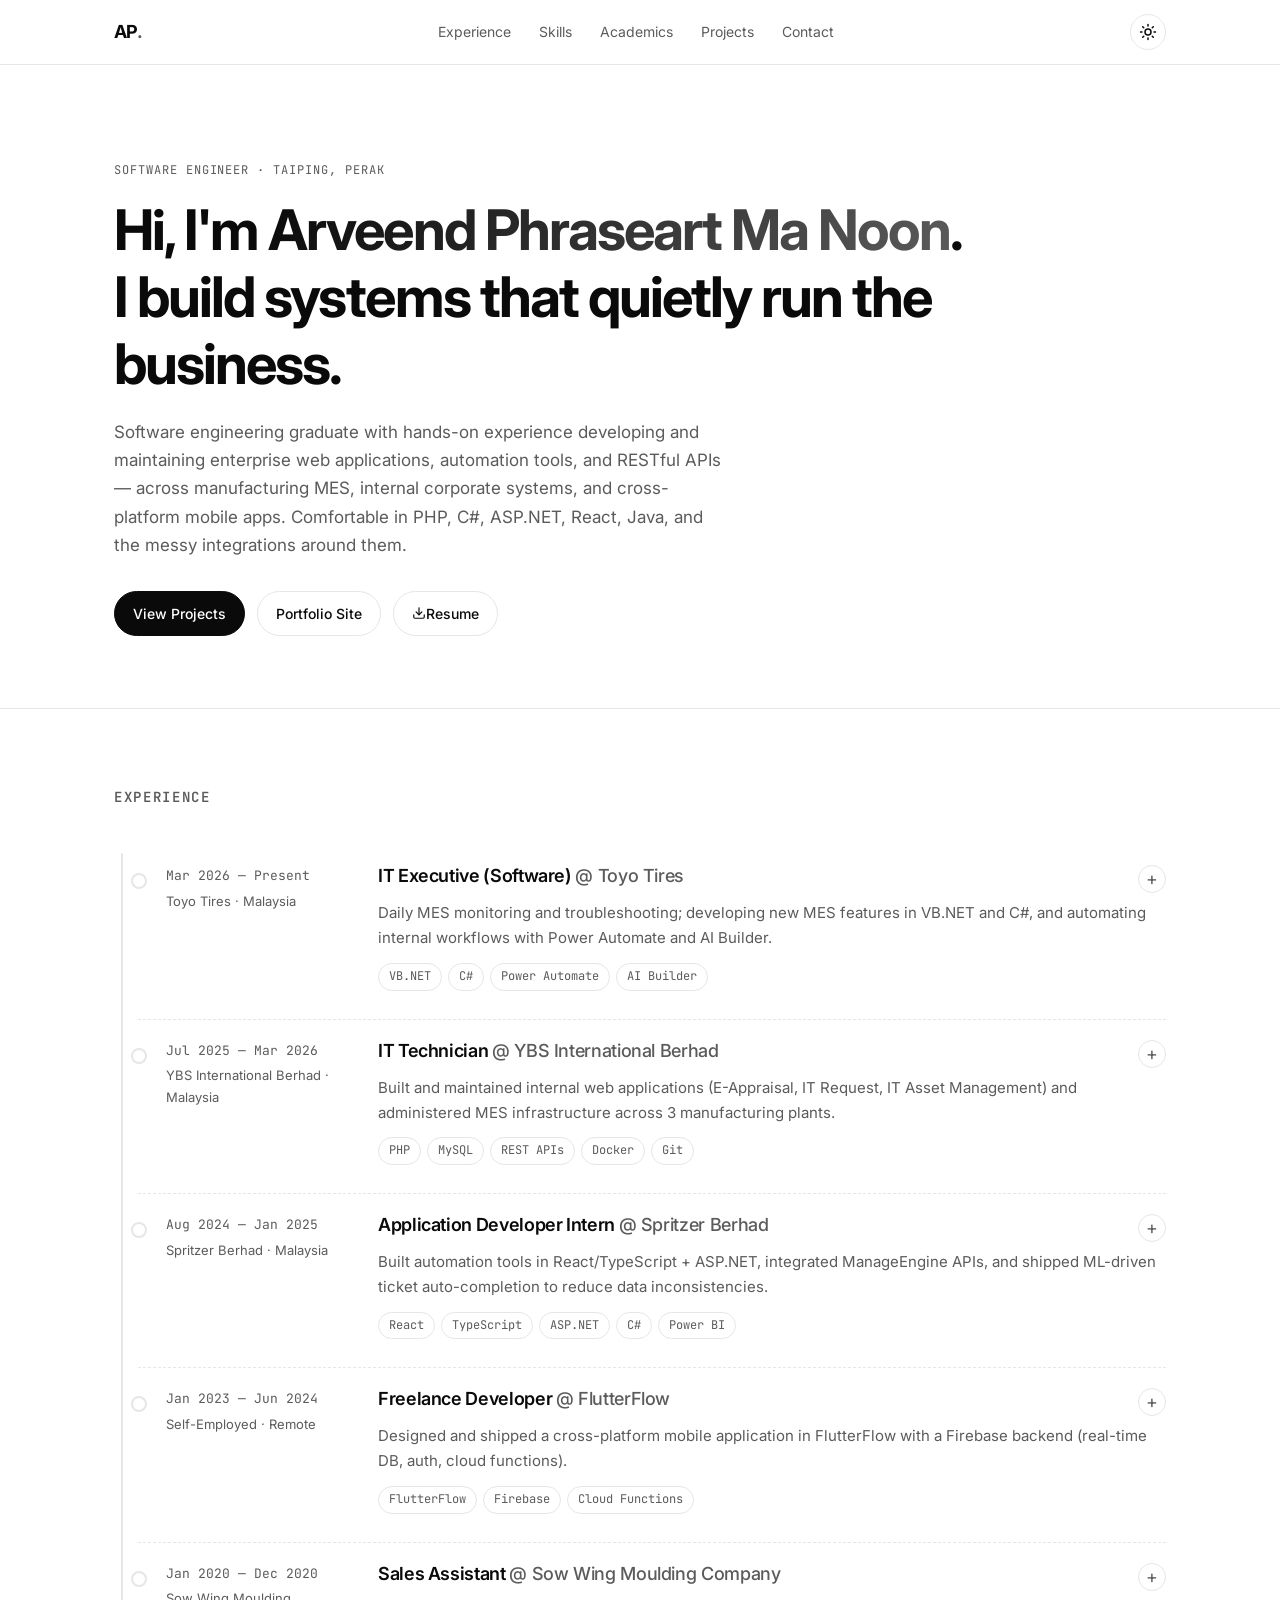
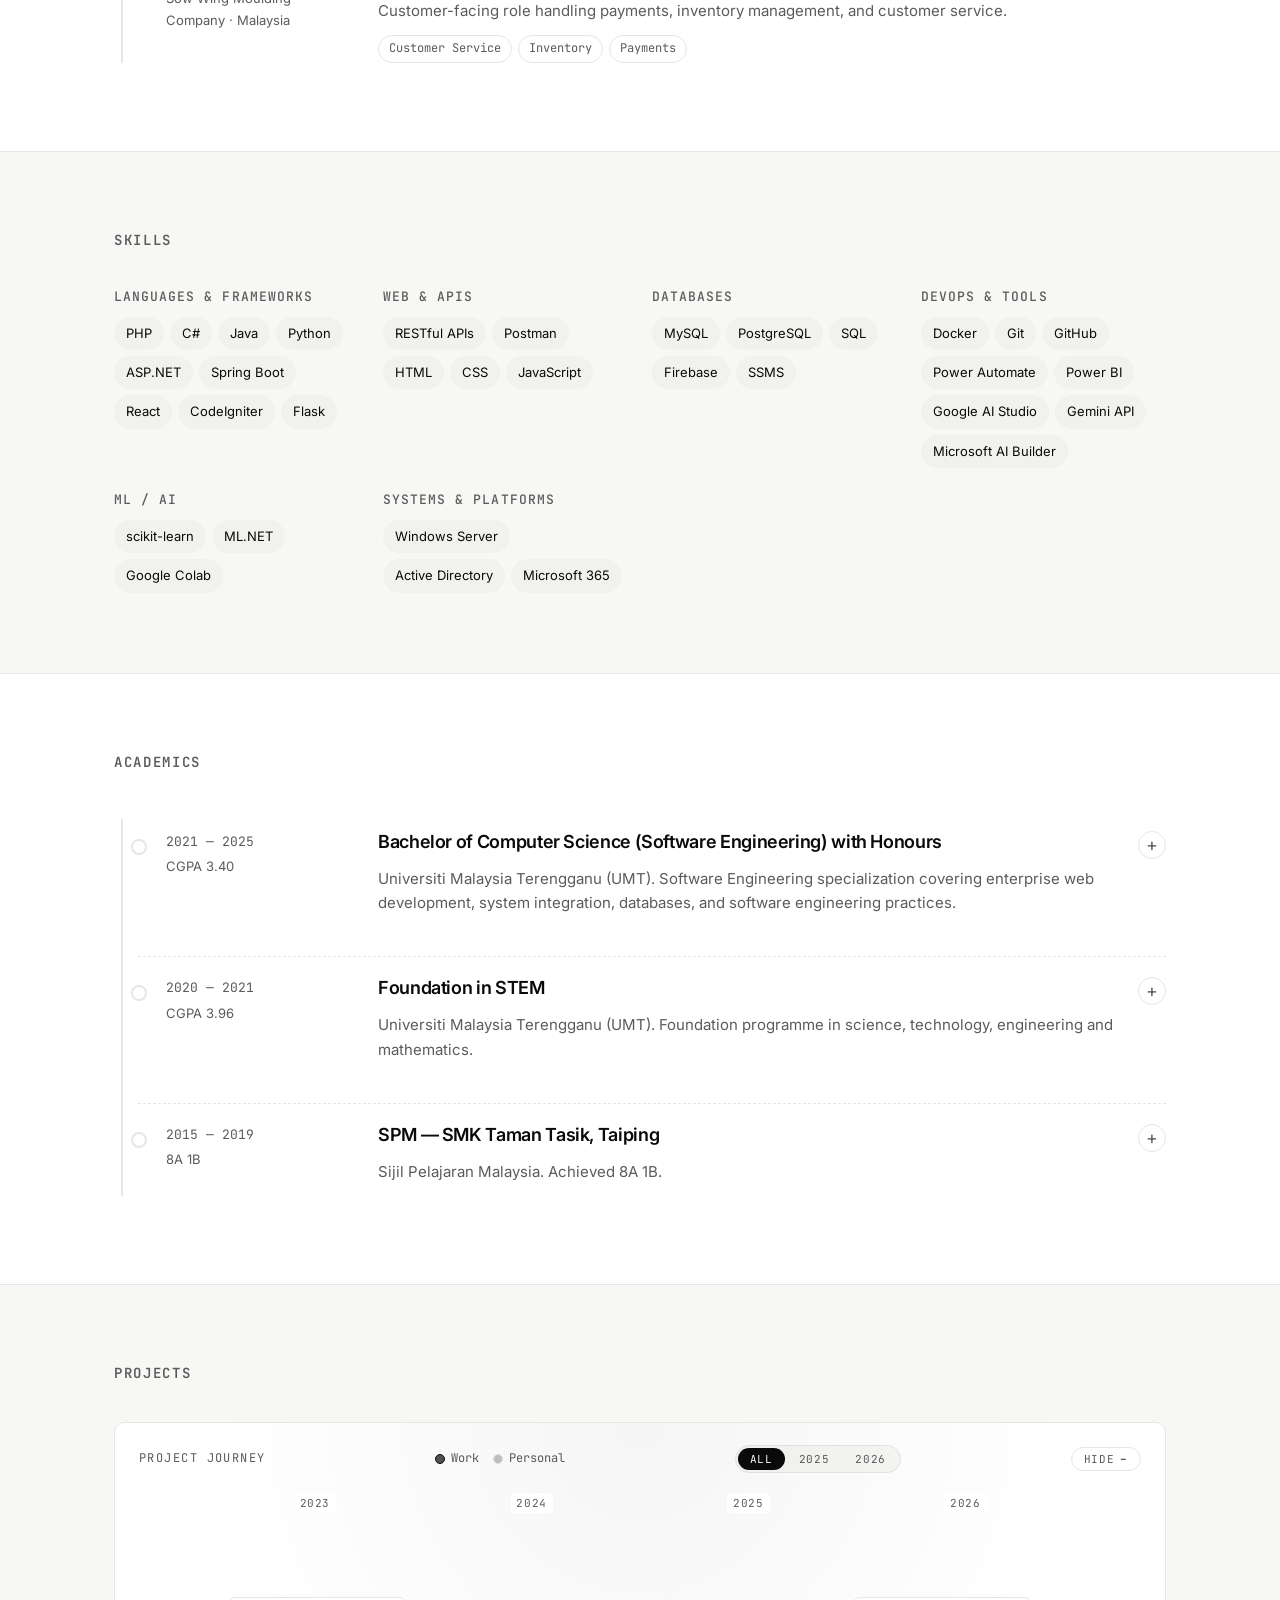
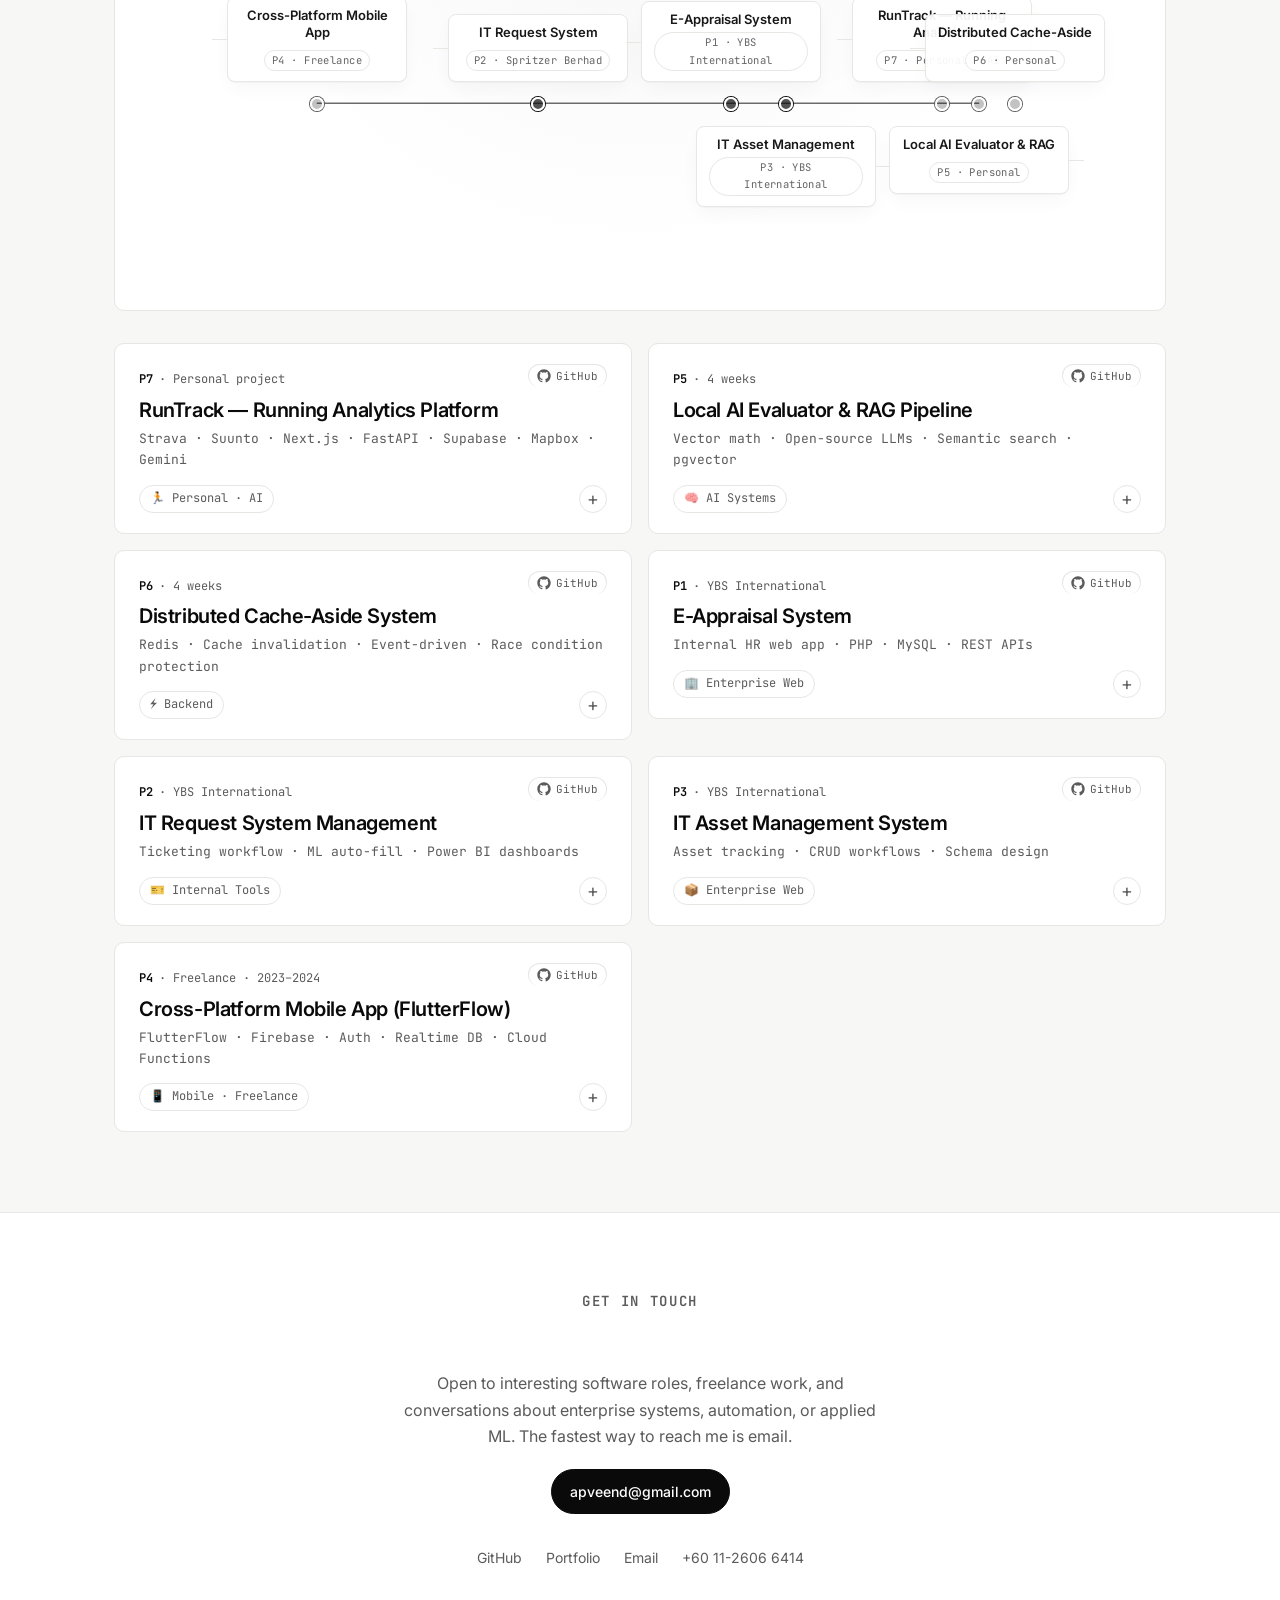
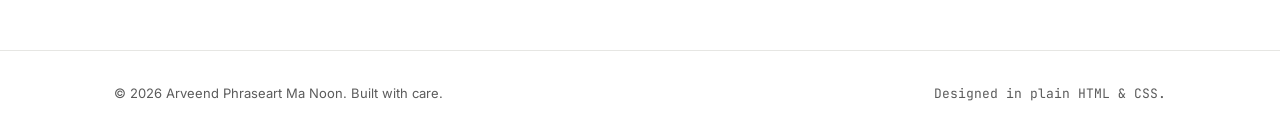
==== commit 5b0447d7: "v2" ====
--- a/index.html
+++ b/index.html
@@ -42,10 +42,10 @@
         </p>
         <div class="hero-cta">
           <a href="#projects" class="btn btn-primary">View Projects</a>
-          <a href="https://www.linkedin.com/in/arveend-phraseart-ma-noon-5942482a7/" target="_blank" rel="noopener" class="btn btn-ghost">Linkedin</a>
+          <a href="https://aparve08.github.io/portfolio2026/" target="_blank" rel="noopener" class="btn btn-ghost">Portfolio Site</a>
           <a href="Resume_arveend.pdf" download="Arveend_Resume.pdf" class="btn btn-ghost">
             <svg xmlns="http://www.w3.org/2000/svg" width="14" height="14" viewBox="0 0 24 24" fill="none" stroke="currentColor" stroke-width="2" stroke-linecap="round" stroke-linejoin="round" aria-hidden="true"><path d="M21 15v4a2 2 0 0 1-2 2H5a2 2 0 0 1-2-2v-4"/><polyline points="7 10 12 15 17 10"/><line x1="12" y1="15" x2="12" y2="3"/></svg>
-            <span> Resume</span>
+            <span>Resume</span>
           </a>
         </div>
       </div>
@@ -313,43 +313,94 @@
       <div class="container">
         <h2 class="section-title">Projects</h2>
 
-        <!-- Project Timeline Chart -->
-        <div class="project-chart" aria-label="Project timeline chart">
-          <div class="chart-meta">
-            <span class="chart-label">PROJECT TIMELINE</span>
+        <!-- Project Journey Timeline -->
+        <div class="journey" id="journey" aria-label="Project journey timeline">
+          <div class="journey-meta">
+            <span class="journey-label">PROJECT JOURNEY</span>
             <span class="chart-legend">
               <span class="legend-item"><span class="legend-dot dot-work"></span>Work</span>
               <span class="legend-item"><span class="legend-dot dot-personal"></span>Personal</span>
             </span>
+            <div class="journey-filter" role="tablist" aria-label="Filter projects by year">
+              <button class="filter-btn is-active" type="button" data-filter="all" role="tab" aria-selected="true">All</button>
+              <button class="filter-btn" type="button" data-filter="2025" role="tab" aria-selected="false">2025</button>
+              <button class="filter-btn" type="button" data-filter="2026" role="tab" aria-selected="false">2026</button>
+            </div>
+            <button id="journey-toggle" class="journey-toggle" type="button" aria-expanded="true" aria-controls="journey-body">
+              <span class="journey-toggle-label">Hide</span>
+              <span class="journey-toggle-chev" aria-hidden="true">–</span>
+            </button>
           </div>
-          <div class="chart-axis">
-            <span>2023</span>
-            <span>2024</span>
-            <span>2025</span>
-            <span>2026</span>
+          <div class="journey-body" id="journey-body">
+
+          <div class="journey-axis" id="journey-axis" aria-hidden="true"></div>
+
+          <div class="journey-track" id="journey-line">
+            <svg class="journey-svg" viewBox="0 0 1000 360" preserveAspectRatio="none" aria-hidden="true">
+              <path id="journey-spine"
+                    d="" fill="none"
+                    stroke="var(--fg-muted)" stroke-width="1.5"
+                    stroke-linecap="round" />
+            </svg>
+
+            <ol class="journey-nodes">
+              <li class="journey-node" data-project="P4" data-year="2023–25" data-name="Cross-Platform Mobile App">
+                <span class="journey-dot dot-personal" aria-hidden="true"></span>
+                <div class="journey-card">
+                  <span class="journey-title">Cross-Platform Mobile App</span>
+                  <span class="journey-tag">P4 · Freelance</span>
+                </div>
+              </li>
+
+              <li class="journey-node" data-project="P2" data-year="2025" data-name="IT Request System">
+                <span class="journey-dot dot-work" aria-hidden="true"></span>
+                <div class="journey-card">
+                  <span class="journey-title">IT Request System</span>
+                  <span class="journey-tag">P2 · Spritzer Berhad</span>
+                </div>
+              </li>
+
+              <li class="journey-node" data-project="P1" data-year="2025" data-name="E-Appraisal System">
+                <span class="journey-dot dot-work" aria-hidden="true"></span>
+                <div class="journey-card">
+                  <span class="journey-title">E-Appraisal System</span>
+                  <span class="journey-tag">P1 · YBS International</span>
+                </div>
+              </li>
+
+              <li class="journey-node" data-project="P3" data-year="2025" data-name="IT Asset Management">
+                <span class="journey-dot dot-work" aria-hidden="true"></span>
+                <div class="journey-card">
+                  <span class="journey-title">IT Asset Management</span>
+                  <span class="journey-tag">P3 · YBS International</span>
+                </div>
+              </li>
+
+              <li class="journey-node" data-project="P7" data-year="2026" data-name="RunTrack">
+                <span class="journey-dot dot-personal" aria-hidden="true"></span>
+                <div class="journey-card">
+                  <span class="journey-title">RunTrack — Running Analytics</span>
+                  <span class="journey-tag">P7 · Personal · AI</span>
+                </div>
+              </li>
+
+              <li class="journey-node" data-project="P5" data-year="2026" data-name="Local AI Evaluator & RAG">
+                <span class="journey-dot dot-personal" aria-hidden="true"></span>
+                <div class="journey-card">
+                  <span class="journey-title">Local AI Evaluator &amp; RAG</span>
+                  <span class="journey-tag">P5 · Personal</span>
+                </div>
+              </li>
+
+              <li class="journey-node" data-project="P6" data-year="2026" data-name="Distributed Cache-Aside">
+                <span class="journey-dot dot-personal" aria-hidden="true"></span>
+                <div class="journey-card">
+                  <span class="journey-title">Distributed Cache-Aside</span>
+                  <span class="journey-tag">P6 · Personal</span>
+                </div>
+              </li>
+            </ol>
           </div>
-          <div class="chart-rows">
-            <div class="chart-row" data-project="P7" data-name="RunTrack" data-period="2025–">
-              <div class="chart-bar bar-personal" style="--start:55%; --width:45%;"><span class="chart-bar-label">P7 · RunTrack</span></div>
-            </div>
-            <div class="chart-row" data-project="P5" data-name="Local RAG Pipeline" data-period="4 weeks">
-              <div class="chart-bar bar-personal" style="--start:40%; --width:10%;"><span class="chart-bar-label">P5 · Local RAG</span></div>
-            </div>
-            <div class="chart-row" data-project="P6" data-name="Distributed Cache" data-period="4 weeks">
-              <div class="chart-bar bar-personal" style="--start:50%; --width:10%;"><span class="chart-bar-label">P6 · Distributed Cache</span></div>
-            </div>
-            <div class="chart-row" data-project="P1" data-name="E-Appraisal" data-period="Work">
-              <div class="chart-bar bar-work" style="--start:58%; --width:42%;"><span class="chart-bar-label">P1 · E-Appraisal</span></div>
-            </div>
-            <div class="chart-row" data-project="P2" data-name="IT Request System" data-period="Work">
-              <div class="chart-bar bar-work" style="--start:58%; --width:42%;"><span class="chart-bar-label">P2 · IT Request System</span></div>
-            </div>
-            <div class="chart-row" data-project="P3" data-name="IT Asset Management" data-period="Work">
-              <div class="chart-bar bar-work" style="--start:58%; --width:42%;"><span class="chart-bar-label">P3 · IT Asset Mgmt</span></div>
-            </div>
-            <div class="chart-row" data-project="P4" data-name="FlutterFlow Mobile" data-period="2023–2024">
-              <div class="chart-bar bar-personal" style="--start:8%; --width:33%;"><span class="chart-bar-label">P4 · FlutterFlow App</span></div>
-            </div>
           </div>
         </div>
 
@@ -379,6 +430,9 @@
               <div class="details-inner">
                 <div class="tab-bar" role="tablist">
                   <button class="tab-btn is-active" role="tab" aria-selected="true" data-tab="overview">Overview</button>
+                  <button class="tab-btn" role="tab" aria-selected="false" data-tab="architecture">Architecture</button>
+                  <button class="tab-btn" role="tab" aria-selected="false" data-tab="problem">Problem</button>
+                  <button class="tab-btn" role="tab" aria-selected="false" data-tab="solution">Solution</button>
                   <button class="tab-btn" role="tab" aria-selected="false" data-tab="readme">README</button>
                 </div>
                 <div class="tab-panel is-active" data-panel="overview">
@@ -411,6 +465,81 @@
                     <li>Next.js</li><li>FastAPI</li><li>Supabase</li><li>Gemini Flash</li><li>Vercel</li><li>Mapbox</li><li>Leaflet</li><li>Strava API</li><li>Suunto API</li>
                   </ul>
                 </div>
+                <div class="tab-panel" data-panel="architecture" hidden>
+                  <h4>System Architecture</h4>
+                  <div class="arch-diagram">
+                    <svg viewBox="0 0 720 360" role="img" aria-label="RunTrack architecture diagram">
+                      <text class="arch-section-label" x="20" y="24">CLIENT</text>
+                      <text class="arch-section-label" x="20" y="124">BACKEND</text>
+                      <text class="arch-section-label" x="20" y="244">DATA / EXTERNAL</text>
+
+                      <rect class="arch-box" x="20" y="38" width="120" height="58" rx="6"/>
+                      <text class="arch-text" x="80" y="64" text-anchor="middle">Next.js SPA</text>
+                      <text class="arch-text-muted" x="80" y="80" text-anchor="middle">Vercel · Mapbox</text>
+
+                      <rect class="arch-box" x="160" y="38" width="120" height="58" rx="6"/>
+                      <text class="arch-text" x="220" y="64" text-anchor="middle">Mobile Browser</text>
+                      <text class="arch-text-muted" x="220" y="80" text-anchor="middle">Map · Charts</text>
+
+                      <rect class="arch-box" x="20" y="138" width="140" height="58" rx="6"/>
+                      <text class="arch-text" x="90" y="164" text-anchor="middle">FastAPI</text>
+                      <text class="arch-text-muted" x="90" y="180" text-anchor="middle">Ingestion · API</text>
+
+                      <rect class="arch-box" x="180" y="138" width="140" height="58" rx="6"/>
+                      <text class="arch-text" x="250" y="164" text-anchor="middle">Analysis Worker</text>
+                      <text class="arch-text-muted" x="250" y="180" text-anchor="middle">Gemini Flash prompts</text>
+
+                      <rect class="arch-box-soft" x="340" y="138" width="160" height="58" rx="6"/>
+                      <text class="arch-text" x="420" y="164" text-anchor="middle">Supabase Auth</text>
+                      <text class="arch-text-muted" x="420" y="180" text-anchor="middle">JWT · RLS</text>
+
+                      <rect class="arch-box" x="20" y="258" width="140" height="58" rx="6"/>
+                      <text class="arch-text" x="90" y="284" text-anchor="middle">Postgres</text>
+                      <text class="arch-text-muted" x="90" y="300" text-anchor="middle">activities · runs</text>
+
+                      <rect class="arch-box" x="180" y="258" width="140" height="58" rx="6"/>
+                      <text class="arch-text" x="250" y="284" text-anchor="middle">Object Storage</text>
+                      <text class="arch-text-muted" x="250" y="300" text-anchor="middle">GPX / FIT files</text>
+
+                      <rect class="arch-box" x="340" y="258" width="140" height="58" rx="6"/>
+                      <text class="arch-text" x="410" y="284" text-anchor="middle">Strava API</text>
+                      <text class="arch-text-muted" x="410" y="300" text-anchor="middle">OAuth · webhooks</text>
+
+                      <rect class="arch-box" x="500" y="258" width="140" height="58" rx="6"/>
+                      <text class="arch-text" x="570" y="284" text-anchor="middle">Suunto API</text>
+                      <text class="arch-text-muted" x="570" y="300" text-anchor="middle">OAuth · pull</text>
+
+                      <line class="arch-arrow" x1="80" y1="96" x2="90" y2="138" marker-end="url(#arch-arrow-head)"/>
+                      <line class="arch-arrow" x1="220" y1="96" x2="170" y2="138" marker-end="url(#arch-arrow-head)"/>
+                      <line class="arch-arrow" x1="160" y1="167" x2="340" y2="167" marker-end="url(#arch-arrow-head)"/>
+                      <line class="arch-arrow" x1="90" y1="196" x2="90" y2="258" marker-end="url(#arch-arrow-head)"/>
+                      <line class="arch-arrow" x1="250" y1="196" x2="250" y2="258" marker-end="url(#arch-arrow-head)"/>
+                      <line class="arch-arrow" x1="160" y1="287" x2="180" y2="287" marker-end="url(#arch-arrow-head)"/>
+                      <line class="arch-arrow" x1="320" y1="287" x2="340" y2="287" marker-end="url(#arch-arrow-head)"/>
+                      <line class="arch-arrow" x1="480" y1="287" x2="500" y2="287" marker-end="url(#arch-arrow-head)"/>
+                    </svg>
+                  </div>
+                </div>
+                <div class="tab-panel" data-panel="problem" hidden>
+                  <div class="callout">
+                    <span class="callout-label">Problem</span>
+                    <span class="callout-title">Raw activity data without actionable training insight</span>
+                    <div class="callout-body">
+                      <p>Strava and Suunto produce rich streams of pace, heart rate, elevation and cadence — but their built-in analytics stop at charts and segments. Runners who actually want to train smarter (not just log miles) are left stitching together their own interpretations across multiple apps.</p>
+                      <p>The result: most recreational runners either under-train, over-train, or plateau without knowing why. Generic feedback loops that just say "good job" or "slow down" don't move the needle.</p>
+                    </div>
+                  </div>
+                </div>
+                <div class="tab-panel" data-panel="solution" hidden>
+                  <div class="callout">
+                    <span class="callout-label">Solution</span>
+                    <span class="callout-title">One analytics layer that turns streams into personalised insight</span>
+                    <div class="callout-body">
+                      <p>RunTrack normalises activity streams from Strava and Suunto into a single schema, then layers an LLM-driven analysis (Gemini Flash) over the data to produce per-run insight, weekly progress reports, PR detection and tailored training schedules.</p>
+                      <p>The Next.js front-end focuses on map-heavy UX (Mapbox + Leaflet) and dashboards that answer questions runners actually ask — not just display numbers.</p>
+                    </div>
+                  </div>
+                </div>
                 <div class="tab-panel" data-panel="readme" hidden>
                   <h4>Screenshots</h4>
                   <div class="image-gallery">
@@ -489,6 +618,9 @@
               <div class="details-inner">
                 <div class="tab-bar" role="tablist">
                   <button class="tab-btn is-active" role="tab" aria-selected="true" data-tab="overview">Overview</button>
+                  <button class="tab-btn" role="tab" aria-selected="false" data-tab="architecture">Architecture</button>
+                  <button class="tab-btn" role="tab" aria-selected="false" data-tab="problem">Problem</button>
+                  <button class="tab-btn" role="tab" aria-selected="false" data-tab="solution">Solution</button>
                   <button class="tab-btn" role="tab" aria-selected="false" data-tab="readme">README</button>
                 </div>
                 <div class="tab-panel is-active" data-panel="overview">
@@ -513,6 +645,90 @@
                   <ul class="tag-list">
                     <li>Python</li><li>pgvector</li><li>Ollama</li><li>Next.js</li>
                   </ul>
+                </div>
+                <div class="tab-panel" data-panel="architecture" hidden>
+                  <h4>System Architecture</h4>
+                  <div class="arch-diagram">
+                    <svg viewBox="0 0 720 380" role="img" aria-label="Local RAG pipeline architecture">
+                      <text class="arch-section-label" x="20" y="24">INGESTION</text>
+                      <text class="arch-section-label" x="20" y="134">EMBEDDING / LLM</text>
+                      <text class="arch-section-label" x="20" y="244">QUERY &amp; EVAL</text>
+
+                      <rect class="arch-box" x="20" y="38" width="120" height="58" rx="6"/>
+                      <text class="arch-text" x="80" y="64" text-anchor="middle">Source Docs</text>
+                      <text class="arch-text-muted" x="80" y="80" text-anchor="middle">PDF · Markdown</text>
+
+                      <rect class="arch-box" x="160" y="38" width="140" height="58" rx="6"/>
+                      <text class="arch-text" x="230" y="64" text-anchor="middle">Chunker</text>
+                      <text class="arch-text-muted" x="230" y="80" text-anchor="middle">Recursive splitter</text>
+
+                      <rect class="arch-box" x="320" y="38" width="160" height="58" rx="6"/>
+                      <text class="arch-text" x="400" y="64" text-anchor="middle">Embedder</text>
+                      <text class="arch-text-muted" x="400" y="80" text-anchor="middle">Ollama · nomic-embed</text>
+
+                      <rect class="arch-box" x="500" y="38" width="160" height="58" rx="6"/>
+                      <text class="arch-text" x="580" y="64" text-anchor="middle">pgvector</text>
+                      <text class="arch-text-muted" x="580" y="80" text-anchor="middle">Cosine / L2 search</text>
+
+                      <rect class="arch-box" x="20" y="148" width="160" height="58" rx="6"/>
+                      <text class="arch-text" x="100" y="174" text-anchor="middle">Local LLM Pool</text>
+                      <text class="arch-text-muted" x="100" y="190" text-anchor="middle">Llama · Mistral · Qwen</text>
+
+                      <rect class="arch-box-soft" x="200" y="148" width="160" height="58" rx="6"/>
+                      <text class="arch-text" x="280" y="174" text-anchor="middle">Retrieval</text>
+                      <text class="arch-text-muted" x="280" y="190" text-anchor="middle">Top-k context</text>
+
+                      <rect class="arch-box" x="380" y="148" width="160" height="58" rx="6"/>
+                      <text class="arch-text" x="460" y="174" text-anchor="middle">Prompt Builder</text>
+                      <text class="arch-text-muted" x="460" y="190" text-anchor="middle">Context + query</text>
+
+                      <rect class="arch-box" x="20" y="258" width="160" height="58" rx="6"/>
+                      <text class="arch-text" x="100" y="284" text-anchor="middle">Test Prompts</text>
+                      <text class="arch-text-muted" x="100" y="300" text-anchor="middle">Eval dataset</text>
+
+                      <rect class="arch-box" x="200" y="258" width="160" height="58" rx="6"/>
+                      <text class="arch-text" x="280" y="284" text-anchor="middle">Benchmark Loop</text>
+                      <text class="arch-text-muted" x="280" y="300" text-anchor="middle">Concurrency · timing</text>
+
+                      <rect class="arch-box" x="380" y="258" width="160" height="58" rx="6"/>
+                      <text class="arch-text" x="460" y="284" text-anchor="middle">Eval Logger</text>
+                      <text class="arch-text-muted" x="460" y="300" text-anchor="middle">JSONL · metrics</text>
+
+                      <rect class="arch-box" x="560" y="258" width="120" height="58" rx="6"/>
+                      <text class="arch-text" x="620" y="284" text-anchor="middle">Dashboard</text>
+                      <text class="arch-text-muted" x="620" y="300" text-anchor="middle">Next.js UI</text>
+
+                      <line class="arch-arrow" x1="140" y1="67" x2="160" y2="67" marker-end="url(#arch-arrow-head)"/>
+                      <line class="arch-arrow" x1="300" y1="67" x2="320" y2="67" marker-end="url(#arch-arrow-head)"/>
+                      <line class="arch-arrow" x1="480" y1="67" x2="500" y2="67" marker-end="url(#arch-arrow-head)"/>
+                      <line class="arch-arrow" x1="580" y1="96" x2="280" y2="148" marker-end="url(#arch-arrow-head)"/>
+                      <line class="arch-arrow" x1="100" y1="206" x2="220" y2="258" marker-end="url(#arch-arrow-head)"/>
+                      <line class="arch-arrow" x1="460" y1="206" x2="460" y2="258" marker-end="url(#arch-arrow-head)"/>
+                      <line class="arch-arrow" x1="100" y1="287" x2="200" y2="287" marker-end="url(#arch-arrow-head)"/>
+                      <line class="arch-arrow" x1="360" y1="287" x2="380" y2="287" marker-end="url(#arch-arrow-head)"/>
+                      <line class="arch-arrow" x1="540" y1="287" x2="560" y2="287" marker-end="url(#arch-arrow-head)"/>
+                    </svg>
+                  </div>
+                </div>
+                <div class="tab-panel" data-panel="problem" hidden>
+                  <div class="callout">
+                    <span class="callout-label">Problem</span>
+                    <span class="callout-title">Evaluating local LLMs against your own documents is manual and noisy</span>
+                    <div class="callout-body">
+                      <p>Open-source LLMs change every month. Picking the right one for retrieval-augmented generation over a private document set is guesswork: hosted evals are slow, expensive, and force your data through third-party infrastructure.</p>
+                      <p>There's no easy way to compare models on the same retrieval task, on your own machine, with consistent chunking and embedding settings — which makes the chunking choices themselves hard to reason about.</p>
+                    </div>
+                  </div>
+                </div>
+                <div class="tab-panel" data-panel="solution" hidden>
+                  <div class="callout">
+                    <span class="callout-label">Solution</span>
+                    <span class="callout-title">A local, reproducible RAG eval harness with pgvector at the core</span>
+                    <div class="callout-body">
+                      <p>A Python ingestion pipeline chunks documents (recursive splitter) and embeds them with Ollama-hosted nomic-embed-text. Embeddings land in pgvector for cosine/L2 retrieval, and a concurrent benchmark loop runs the same prompts against every local model in the pool, logging latency and token-rate metrics to JSONL.</p>
+                      <p>A Next.js dashboard surfaces those metrics live — so model, chunking, and embedding choices become measurable instead of vibes.</p>
+                    </div>
+                  </div>
                 </div>
                 <div class="tab-panel" data-panel="readme" hidden>
                   <h4>Screenshots</h4>
@@ -576,6 +792,9 @@
               <div class="details-inner">
                 <div class="tab-bar" role="tablist">
                   <button class="tab-btn is-active" role="tab" aria-selected="true" data-tab="overview">Overview</button>
+                  <button class="tab-btn" role="tab" aria-selected="false" data-tab="architecture">Architecture</button>
+                  <button class="tab-btn" role="tab" aria-selected="false" data-tab="problem">Problem</button>
+                  <button class="tab-btn" role="tab" aria-selected="false" data-tab="solution">Solution</button>
                   <button class="tab-btn" role="tab" aria-selected="false" data-tab="readme">README</button>
                 </div>
                 <div class="tab-panel is-active" data-panel="overview">
@@ -600,6 +819,76 @@
                   <ul class="tag-list">
                     <li>Node.js</li><li>Redis</li><li>PostgreSQL</li><li>k6</li>
                   </ul>
+                </div>
+                <div class="tab-panel" data-panel="architecture" hidden>
+                  <h4>System Architecture</h4>
+                  <div class="arch-diagram">
+                    <svg viewBox="0 0 720 320" role="img" aria-label="Distributed cache-aside architecture">
+                      <text class="arch-section-label" x="20" y="24">CLIENTS</text>
+                      <text class="arch-section-label" x="20" y="124">APP / MIDDLEWARE</text>
+                      <text class="arch-section-label" x="20" y="244">DATA</text>
+
+                      <rect class="arch-box" x="20" y="38" width="140" height="58" rx="6"/>
+                      <text class="arch-text" x="90" y="64" text-anchor="middle">HTTP Clients</text>
+                      <text class="arch-text-muted" x="90" y="80" text-anchor="middle">Read-heavy workload</text>
+
+                      <rect class="arch-box" x="180" y="38" width="140" height="58" rx="6"/>
+                      <text class="arch-text" x="250" y="64" text-anchor="middle">Write Path</text>
+                      <text class="arch-text-muted" x="250" y="80" text-anchor="middle">POST · PUT · DELETE</text>
+
+                      <rect class="arch-box" x="20" y="138" width="180" height="58" rx="6"/>
+                      <text class="arch-text" x="110" y="164" text-anchor="middle">Express API</text>
+                      <text class="arch-text-muted" x="110" y="180" text-anchor="middle">Route · validate</text>
+
+                      <rect class="arch-box" x="220" y="138" width="220" height="58" rx="6"/>
+                      <text class="arch-text" x="330" y="164" text-anchor="middle">Cache-Aside Middleware</text>
+                      <text class="arch-text-muted" x="330" y="180" text-anchor="middle">get → set · TTL</text>
+
+                      <rect class="arch-box" x="460" y="138" width="200" height="58" rx="6"/>
+                      <text class="arch-text" x="560" y="164" text-anchor="middle">Invalidation Service</text>
+                      <text class="arch-text-muted" x="560" y="180" text-anchor="middle">Tx-bound evictions</text>
+
+                      <rect class="arch-box" x="20" y="258" width="200" height="58" rx="6"/>
+                      <text class="arch-text" x="120" y="284" text-anchor="middle">Redis 7</text>
+                      <text class="arch-text-muted" x="120" y="300" text-anchor="middle">Read-through cache</text>
+
+                      <rect class="arch-box" x="240" y="258" width="200" height="58" rx="6"/>
+                      <text class="arch-text" x="340" y="284" text-anchor="middle">PostgreSQL 16</text>
+                      <text class="arch-text-muted" x="340" y="300" text-anchor="middle">System of record</text>
+
+                      <rect class="arch-box" x="460" y="258" width="200" height="58" rx="6"/>
+                      <text class="arch-text" x="560" y="284" text-anchor="middle">k6 Load Driver</text>
+                      <text class="arch-text-muted" x="560" y="300" text-anchor="middle">Latency · throughput</text>
+
+                      <line class="arch-arrow" x1="90" y1="96" x2="110" y2="138" marker-end="url(#arch-arrow-head)"/>
+                      <line class="arch-arrow" x1="250" y1="96" x2="540" y2="138" marker-end="url(#arch-arrow-head)"/>
+                      <line class="arch-arrow" x1="200" y1="167" x2="220" y2="167" marker-end="url(#arch-arrow-head)"/>
+                      <line class="arch-arrow" x1="440" y1="167" x2="460" y2="167" marker-end="url(#arch-arrow-head)"/>
+                      <line class="arch-arrow" x1="330" y1="196" x2="120" y2="258" marker-end="url(#arch-arrow-head)"/>
+                      <line class="arch-arrow" x1="120" y1="287" x2="240" y2="287" marker-end="url(#arch-arrow-head)" stroke-dasharray="3 3"/>
+                      <line class="arch-arrow" x1="560" y1="196" x2="340" y2="258" marker-end="url(#arch-arrow-head)" stroke-dasharray="3 3"/>
+                    </svg>
+                  </div>
+                </div>
+                <div class="tab-panel" data-panel="problem" hidden>
+                  <div class="callout">
+                    <span class="callout-label">Problem</span>
+                    <span class="callout-title">Read-heavy traffic saturates the relational database</span>
+                    <div class="callout-body">
+                      <p>A single PostgreSQL instance serving thousands of concurrent reads becomes the bottleneck — query latency climbs, connections pool out, and write traffic gets queued behind long-running reads.</p>
+                      <p>Naively dropping Redis in front introduces a worse problem: stale data. Without atomic invalidation, the cache and database drift apart silently, and bugs only show up when a customer notices.</p>
+                    </div>
+                  </div>
+                </div>
+                <div class="tab-panel" data-panel="solution" hidden>
+                  <div class="callout">
+                    <span class="callout-label">Solution</span>
+                    <span class="callout-title">Cache-Aside with atomic invalidation inside the DB transaction</span>
+                    <div class="callout-body">
+                      <p>An Express middleware intercepts every read: hit Redis first, fall back to Postgres on miss and populate the cache with a TTL. The write path wraps SQL updates and Redis evictions in the same database transaction so the cache cannot diverge from the source of truth.</p>
+                      <p>k6 load matrices quantify the gain — thousands of virtual users with stable p95 latency — proving the cache pattern actually holds under contention.</p>
+                    </div>
+                  </div>
                 </div>
                 <div class="tab-panel" data-panel="readme" hidden>
                   <h4>Screenshots</h4>
@@ -670,6 +959,9 @@
               <div class="details-inner">
                 <div class="tab-bar" role="tablist">
                   <button class="tab-btn is-active" role="tab" aria-selected="true" data-tab="overview">Overview</button>
+                  <button class="tab-btn" role="tab" aria-selected="false" data-tab="architecture">Architecture</button>
+                  <button class="tab-btn" role="tab" aria-selected="false" data-tab="problem">Problem</button>
+                  <button class="tab-btn" role="tab" aria-selected="false" data-tab="solution">Solution</button>
                   <button class="tab-btn" role="tab" aria-selected="false" data-tab="readme">README</button>
                 </div>
                 <div class="tab-panel is-active" data-panel="overview">
@@ -688,6 +980,80 @@
                   <ul class="tag-list">
                     <li>PHP</li><li>MySQL</li><li>REST APIs</li><li>Docker</li><li>Git</li>
                   </ul>
+                </div>
+                <div class="tab-panel" data-panel="architecture" hidden>
+                  <h4>System Architecture</h4>
+                  <div class="arch-diagram">
+                    <svg viewBox="0 0 720 340" role="img" aria-label="E-Appraisal architecture">
+                      <text class="arch-section-label" x="20" y="24">USERS</text>
+                      <text class="arch-section-label" x="20" y="124">APP LAYER</text>
+                      <text class="arch-section-label" x="20" y="254">DATA</text>
+
+                      <rect class="arch-box" x="20" y="38" width="120" height="58" rx="6"/>
+                      <text class="arch-text" x="80" y="64" text-anchor="middle">Staff</text>
+                      <text class="arch-text-muted" x="80" y="80" text-anchor="middle">Self-review</text>
+
+                      <rect class="arch-box" x="160" y="38" width="120" height="58" rx="6"/>
+                      <text class="arch-text" x="220" y="64" text-anchor="middle">Managers</text>
+                      <text class="arch-text-muted" x="220" y="80" text-anchor="middle">Score · approve</text>
+
+                      <rect class="arch-box" x="300" y="38" width="120" height="58" rx="6"/>
+                      <text class="arch-text" x="360" y="64" text-anchor="middle">HR Admin</text>
+                      <text class="arch-text-muted" x="360" y="80" text-anchor="middle">Cycle · reports</text>
+
+                      <rect class="arch-box" x="20" y="138" width="200" height="58" rx="6"/>
+                      <text class="arch-text" x="120" y="164" text-anchor="middle">PHP Web App</text>
+                      <text class="arch-text-muted" x="120" y="180" text-anchor="middle">Server-rendered UI</text>
+
+                      <rect class="arch-box" x="240" y="138" width="220" height="58" rx="6"/>
+                      <text class="arch-text" x="350" y="164" text-anchor="middle">RBAC Layer</text>
+                      <text class="arch-text-muted" x="350" y="180" text-anchor="middle">Staff · Mgr · HR</text>
+
+                      <rect class="arch-box" x="480" y="138" width="200" height="58" rx="6"/>
+                      <text class="arch-text" x="580" y="164" text-anchor="middle">REST APIs</text>
+                      <text class="arch-text-muted" x="580" y="180" text-anchor="middle">Internal integrations</text>
+
+                      <rect class="arch-box" x="20" y="268" width="200" height="58" rx="6"/>
+                      <text class="arch-text" x="120" y="294" text-anchor="middle">MySQL</text>
+                      <text class="arch-text-muted" x="120" y="310" text-anchor="middle">Cycles · reviews · users</text>
+
+                      <rect class="arch-box" x="240" y="268" width="200" height="58" rx="6"/>
+                      <text class="arch-text" x="340" y="294" text-anchor="middle">Audit Log</text>
+                      <text class="arch-text-muted" x="340" y="310" text-anchor="middle">HR-grade history</text>
+
+                      <rect class="arch-box" x="460" y="268" width="220" height="58" rx="6"/>
+                      <text class="arch-text" x="570" y="294" text-anchor="middle">Docker Host</text>
+                      <text class="arch-text-muted" x="570" y="310" text-anchor="middle">App + DB containers</text>
+
+                      <line class="arch-arrow" x1="80" y1="96" x2="120" y2="138" marker-end="url(#arch-arrow-head)"/>
+                      <line class="arch-arrow" x1="220" y1="96" x2="140" y2="138" marker-end="url(#arch-arrow-head)"/>
+                      <line class="arch-arrow" x1="360" y1="96" x2="160" y2="138" marker-end="url(#arch-arrow-head)"/>
+                      <line class="arch-arrow" x1="220" y1="167" x2="240" y2="167" marker-end="url(#arch-arrow-head)"/>
+                      <line class="arch-arrow" x1="460" y1="167" x2="480" y2="167" marker-end="url(#arch-arrow-head)"/>
+                      <line class="arch-arrow" x1="350" y1="196" x2="120" y2="268" marker-end="url(#arch-arrow-head)"/>
+                      <line class="arch-arrow" x1="580" y1="196" x2="340" y2="268" marker-end="url(#arch-arrow-head)"/>
+                      <line class="arch-arrow" x1="120" y1="297" x2="460" y2="297" marker-end="url(#arch-arrow-head)" stroke-dasharray="3 3"/>
+                    </svg>
+                  </div>
+                </div>
+                <div class="tab-panel" data-panel="problem" hidden>
+                  <div class="callout">
+                    <span class="callout-label">Problem</span>
+                    <span class="callout-title">Appraisal cycles tracked in spreadsheets and email threads</span>
+                    <div class="callout-body">
+                      <p>Across multiple plants, performance appraisals were run through a mix of Excel templates, shared inboxes, and paper forms. HR couldn't see cycle status in real time, scoring was inconsistent between managers, and audit history was effectively lost the moment a form was submitted.</p>
+                    </div>
+                  </div>
+                </div>
+                <div class="tab-panel" data-panel="solution" hidden>
+                  <div class="callout">
+                    <span class="callout-label">Solution</span>
+                    <span class="callout-title">Centralised PHP/ MySQL appraisal workflow with role-based access</span>
+                    <div class="callout-body">
+                      <p>A PHP web application backed by a normalised MySQL schema gives every role (staff, manager, HR admin) exactly the views they need. Configurable appraisal cycles, structured review forms, and an append-only audit log make scores comparable across plants and recoverable on demand.</p>
+                      <p>Containerised deployment through Docker means new plants can be onboarded with a single compose-up rather than a hand-rolled install.</p>
+                    </div>
+                  </div>
                 </div>
                 <div class="tab-panel" data-panel="readme" hidden>
                   <h4>Screenshots</h4>
@@ -746,6 +1112,9 @@
               <div class="details-inner">
                 <div class="tab-bar" role="tablist">
                   <button class="tab-btn is-active" role="tab" aria-selected="true" data-tab="overview">Overview</button>
+                  <button class="tab-btn" role="tab" aria-selected="false" data-tab="architecture">Architecture</button>
+                  <button class="tab-btn" role="tab" aria-selected="false" data-tab="problem">Problem</button>
+                  <button class="tab-btn" role="tab" aria-selected="false" data-tab="solution">Solution</button>
                   <button class="tab-btn" role="tab" aria-selected="false" data-tab="readme">README</button>
                 </div>
                 <div class="tab-panel is-active" data-panel="overview">
@@ -765,6 +1134,95 @@
                   <ul class="tag-list">
                     <li>React</li><li>TypeScript</li><li>ASP.NET</li><li>C#</li><li>Power Automate</li><li>scikit-learn</li><li>ML.NET</li><li>Power BI</li>
                   </ul>
+                </div>
+                <div class="tab-panel" data-panel="architecture" hidden>
+                  <h4>System Architecture</h4>
+                  <div class="arch-diagram">
+                    <svg viewBox="0 0 720 360" role="img" aria-label="IT Request System architecture">
+                      <text class="arch-section-label" x="20" y="24">USERS / PLANTS</text>
+                      <text class="arch-section-label" x="20" y="124">APP LAYER</text>
+                      <text class="arch-section-label" x="20" y="254">ML · AUTOMATION · DATA</text>
+
+                      <rect class="arch-box" x="20" y="38" width="100" height="58" rx="6"/>
+                      <text class="arch-text" x="70" y="64" text-anchor="middle">Plant A</text>
+                      <text class="arch-text-muted" x="70" y="80" text-anchor="middle">staff</text>
+
+                      <rect class="arch-box" x="140" y="38" width="100" height="58" rx="6"/>
+                      <text class="arch-text" x="190" y="64" text-anchor="middle">Plant B</text>
+                      <text class="arch-text-muted" x="190" y="80" text-anchor="middle">staff</text>
+
+                      <rect class="arch-box" x="260" y="38" width="100" height="58" rx="6"/>
+                      <text class="arch-text" x="310" y="64" text-anchor="middle">Plant C</text>
+                      <text class="arch-text-muted" x="310" y="80" text-anchor="middle">staff</text>
+
+                      <rect class="arch-box" x="380" y="38" width="120" height="58" rx="6"/>
+                      <text class="arch-text" x="440" y="64" text-anchor="middle">IT Helpdesk</text>
+                      <text class="arch-text-muted" x="440" y="80" text-anchor="middle">triage · close</text>
+
+                      <rect class="arch-box" x="520" y="38" width="160" height="58" rx="6"/>
+                      <text class="arch-text" x="600" y="64" text-anchor="middle">Power BI</text>
+                      <text class="arch-text-muted" x="600" y="80" text-anchor="middle">Reports · Excel</text>
+
+                      <rect class="arch-box" x="20" y="138" width="240" height="58" rx="6"/>
+                      <text class="arch-text" x="140" y="164" text-anchor="middle">React + TS Frontend</text>
+                      <text class="arch-text-muted" x="140" y="180" text-anchor="middle">Ticket forms</text>
+
+                      <rect class="arch-box" x="280" y="138" width="200" height="58" rx="6"/>
+                      <text class="arch-text" x="380" y="164" text-anchor="middle">ASP.NET / C# API</text>
+                      <text class="arch-text-muted" x="380" y="180" text-anchor="middle">Business logic</text>
+
+                      <rect class="arch-box" x="500" y="138" width="180" height="58" rx="6"/>
+                      <text class="arch-text" x="590" y="164" text-anchor="middle">ManageEngine</text>
+                      <text class="arch-text-muted" x="590" y="180" text-anchor="middle">REST integration</text>
+
+                      <rect class="arch-box" x="20" y="268" width="180" height="58" rx="6"/>
+                      <text class="arch-text" x="110" y="294" text-anchor="middle">ML Auto-fill</text>
+                      <text class="arch-text-muted" x="110" y="310" text-anchor="middle">scikit-learn · ML.NET</text>
+
+                      <rect class="arch-box" x="220" y="268" width="180" height="58" rx="6"/>
+                      <text class="arch-text" x="310" y="294" text-anchor="middle">Power Automate</text>
+                      <text class="arch-text-muted" x="310" y="310" text-anchor="middle">Approval · routing</text>
+
+                      <rect class="arch-box" x="420" y="268" width="160" height="58" rx="6"/>
+                      <text class="arch-text" x="500" y="294" text-anchor="middle">Ticket Store</text>
+                      <text class="arch-text-muted" x="500" y="310" text-anchor="middle">ManageEngine</text>
+
+                      <rect class="arch-box-soft" x="600" y="268" width="80" height="58" rx="6"/>
+                      <text class="arch-text" x="640" y="294" text-anchor="middle">Audit</text>
+                      <text class="arch-text-muted" x="640" y="310" text-anchor="middle">log</text>
+
+                      <line class="arch-arrow" x1="70" y1="96" x2="140" y2="138" marker-end="url(#arch-arrow-head)"/>
+                      <line class="arch-arrow" x1="190" y1="96" x2="160" y2="138" marker-end="url(#arch-arrow-head)"/>
+                      <line class="arch-arrow" x1="310" y1="96" x2="180" y2="138" marker-end="url(#arch-arrow-head)"/>
+                      <line class="arch-arrow" x1="440" y1="96" x2="340" y2="138" marker-end="url(#arch-arrow-head)"/>
+                      <line class="arch-arrow" x1="600" y1="96" x2="590" y2="138" marker-end="url(#arch-arrow-head)"/>
+                      <line class="arch-arrow" x1="260" y1="167" x2="280" y2="167" marker-end="url(#arch-arrow-head)"/>
+                      <line class="arch-arrow" x1="480" y1="167" x2="500" y2="167" marker-end="url(#arch-arrow-head)"/>
+                      <line class="arch-arrow" x1="380" y1="196" x2="110" y2="268" marker-end="url(#arch-arrow-head)"/>
+                      <line class="arch-arrow" x1="380" y1="196" x2="310" y2="268" marker-end="url(#arch-arrow-head)"/>
+                      <line class="arch-arrow" x1="590" y1="196" x2="500" y2="268" marker-end="url(#arch-arrow-head)"/>
+                      <line class="arch-arrow" x1="580" y1="297" x2="600" y2="297" marker-end="url(#arch-arrow-head)"/>
+                    </svg>
+                  </div>
+                </div>
+                <div class="tab-panel" data-panel="problem" hidden>
+                  <div class="callout">
+                    <span class="callout-label">Problem</span>
+                    <span class="callout-title">Inconsistent ticket data across plants blocks reporting and routing</span>
+                    <div class="callout-body">
+                      <p>With IT support spread across three manufacturing plants and an existing ManageEngine instance, tickets came in with wildly inconsistent fields — missing categories, wrong request types, free-text descriptions where a structured value was needed. That noise propagated into Power BI dashboards and made routing rules unreliable.</p>
+                    </div>
+                  </div>
+                </div>
+                <div class="tab-panel" data-panel="solution" hidden>
+                  <div class="callout">
+                    <span class="callout-label">Solution</span>
+                    <span class="callout-title">React UI + C# integration + ML auto-fill on the write path</span>
+                    <div class="callout-body">
+                      <p>A React + TypeScript front-end gives staff a clean ticket form. An ASP.NET / C# service proxies ManageEngine's REST API and triggers Power Automate flows for approval and routing. On every write, a scikit-learn / ML.NET model predicts the most likely values for missing or suspect fields, dramatically reducing data inconsistencies before they hit the warehouse.</p>
+                      <p>The result: Power BI dashboards that actually reflect reality and rules that route tickets to the right queue the first time.</p>
+                    </div>
+                  </div>
                 </div>
                 <div class="tab-panel" data-panel="readme" hidden>
                   <h4>Screenshots</h4>
@@ -828,6 +1286,9 @@
               <div class="details-inner">
                 <div class="tab-bar" role="tablist">
                   <button class="tab-btn is-active" role="tab" aria-selected="true" data-tab="overview">Overview</button>
+                  <button class="tab-btn" role="tab" aria-selected="false" data-tab="architecture">Architecture</button>
+                  <button class="tab-btn" role="tab" aria-selected="false" data-tab="problem">Problem</button>
+                  <button class="tab-btn" role="tab" aria-selected="false" data-tab="solution">Solution</button>
                   <button class="tab-btn" role="tab" aria-selected="false" data-tab="readme">README</button>
                 </div>
                 <div class="tab-panel is-active" data-panel="overview">
@@ -846,6 +1307,87 @@
                   <ul class="tag-list">
                     <li>PHP</li><li>MySQL</li><li>REST APIs</li><li>Docker</li><li>Git</li>
                   </ul>
+                </div>
+                <div class="tab-panel" data-panel="architecture" hidden>
+                  <h4>System Architecture</h4>
+                  <div class="arch-diagram">
+                    <svg viewBox="0 0 720 340" role="img" aria-label="IT Asset Management architecture">
+                      <text class="arch-section-label" x="20" y="24">USERS</text>
+                      <text class="arch-section-label" x="20" y="124">APP LAYER</text>
+                      <text class="arch-section-label" x="20" y="254">DATA</text>
+
+                      <rect class="arch-box" x="20" y="38" width="120" height="58" rx="6"/>
+                      <text class="arch-text" x="80" y="64" text-anchor="middle">Asset Owners</text>
+                      <text class="arch-text-muted" x="80" y="80" text-anchor="middle">request · update</text>
+
+                      <rect class="arch-box" x="160" y="38" width="120" height="58" rx="6"/>
+                      <text class="arch-text" x="220" y="64" text-anchor="middle">IT Staff</text>
+                      <text class="arch-text-muted" x="220" y="80" text-anchor="middle">approve · assign</text>
+
+                      <rect class="arch-box" x="300" y="38" width="120" height="58" rx="6"/>
+                      <text class="arch-text" x="360" y="64" text-anchor="middle">Auditors</text>
+                      <text class="arch-text-muted" x="360" y="80" text-anchor="middle">read · export</text>
+
+                      <rect class="arch-box" x="440" y="38" width="240" height="58" rx="6"/>
+                      <text class="arch-text" x="560" y="64" text-anchor="middle">Ticketing System (P2)</text>
+                      <text class="arch-text-muted" x="560" y="80" text-anchor="middle">linked records</text>
+
+                      <rect class="arch-box" x="20" y="138" width="220" height="58" rx="6"/>
+                      <text class="arch-text" x="130" y="164" text-anchor="middle">PHP Web App</text>
+                      <text class="arch-text-muted" x="130" y="180" text-anchor="middle">CRUD · search</text>
+
+                      <rect class="arch-box" x="260" y="138" width="200" height="58" rx="6"/>
+                      <text class="arch-text" x="360" y="164" text-anchor="middle">REST APIs</text>
+                      <text class="arch-text-muted" x="360" y="180" text-anchor="middle">Internal contracts</text>
+
+                      <rect class="arch-box" x="480" y="138" width="200" height="58" rx="6"/>
+                      <text class="arch-text" x="580" y="164" text-anchor="middle">Lifecycle Engine</text>
+                      <text class="arch-text-muted" x="580" y="180" text-anchor="middle">status · warranty</text>
+
+                      <rect class="arch-box" x="20" y="268" width="200" height="58" rx="6"/>
+                      <text class="arch-text" x="120" y="294" text-anchor="middle">MySQL</text>
+                      <text class="arch-text-muted" x="120" y="310" text-anchor="middle">assets · assignments</text>
+
+                      <rect class="arch-box" x="240" y="268" width="200" height="58" rx="6"/>
+                      <text class="arch-text" x="340" y="294" text-anchor="middle">Audit History</text>
+                      <text class="arch-text-muted" x="340" y="310" text-anchor="middle">per-asset log</text>
+
+                      <rect class="arch-box" x="460" y="268" width="220" height="58" rx="6"/>
+                      <text class="arch-text" x="570" y="294" text-anchor="middle">Docker Host</text>
+                      <text class="arch-text-muted" x="570" y="310" text-anchor="middle">app + DB</text>
+
+                      <line class="arch-arrow" x1="80" y1="96" x2="130" y2="138" marker-end="url(#arch-arrow-head)"/>
+                      <line class="arch-arrow" x1="220" y1="96" x2="160" y2="138" marker-end="url(#arch-arrow-head)"/>
+                      <line class="arch-arrow" x1="360" y1="96" x2="170" y2="138" marker-end="url(#arch-arrow-head)"/>
+                      <line class="arch-arrow" x1="560" y1="96" x2="360" y2="138" marker-end="url(#arch-arrow-head)"/>
+                      <line class="arch-arrow" x1="240" y1="167" x2="260" y2="167" marker-end="url(#arch-arrow-head)"/>
+                      <line class="arch-arrow" x1="460" y1="167" x2="480" y2="167" marker-end="url(#arch-arrow-head)"/>
+                      <line class="arch-arrow" x1="130" y1="196" x2="120" y2="268" marker-end="url(#arch-arrow-head)"/>
+                      <line class="arch-arrow" x1="580" y1="196" x2="340" y2="268" marker-end="url(#arch-arrow-head)"/>
+                      <line class="arch-arrow" x1="120" y1="297" x2="240" y2="297" marker-end="url(#arch-arrow-head)"/>
+                      <line class="arch-arrow" x1="240" y1="297" x2="460" y2="297" marker-end="url(#arch-arrow-head)" stroke-dasharray="3 3"/>
+                    </svg>
+                  </div>
+                </div>
+                <div class="tab-panel" data-panel="problem" hidden>
+                  <div class="callout">
+                    <span class="callout-label">Problem</span>
+                    <span class="callout-title">No single source of truth for IT assets across plants</span>
+                    <div class="callout-body">
+                      <p>Asset records lived in scattered spreadsheets and personal files — laptops, monitors, network gear, peripherals. There was no reliable answer to "who has what right now?", warranty expirations slipped unnoticed, and asset write-offs were effectively untraceable.</p>
+                      <p>When IT tickets needed an asset context (e.g. "replace this laptop"), the link between ticket and inventory had to be reconstructed manually.</p>
+                    </div>
+                  </div>
+                </div>
+                <div class="tab-panel" data-panel="solution" hidden>
+                  <div class="callout">
+                    <span class="callout-label">Solution</span>
+                    <span class="callout-title">Centralised relational inventory with lifecycle and audit history</span>
+                    <div class="callout-body">
+                      <p>A normalised MySQL schema models assets, assignments, locations and lifecycle states. A PHP front-end exposes CRUD workflows to asset owners and IT staff, with role-based access for auditors who only need read-only visibility.</p>
+                      <p>A lifecycle engine flags warranty expirations and end-of-life events, and every change writes to a per-asset audit log — so tickets, replacements, and write-offs are all traceable back to a single source of truth.</p>
+                    </div>
+                  </div>
                 </div>
                 <div class="tab-panel" data-panel="readme" hidden>
                   <h4>Screenshots</h4>
@@ -904,6 +1446,9 @@
               <div class="details-inner">
                 <div class="tab-bar" role="tablist">
                   <button class="tab-btn is-active" role="tab" aria-selected="true" data-tab="overview">Overview</button>
+                  <button class="tab-btn" role="tab" aria-selected="false" data-tab="architecture">Architecture</button>
+                  <button class="tab-btn" role="tab" aria-selected="false" data-tab="problem">Problem</button>
+                  <button class="tab-btn" role="tab" aria-selected="false" data-tab="solution">Solution</button>
                   <button class="tab-btn" role="tab" aria-selected="false" data-tab="readme">README</button>
                 </div>
                 <div class="tab-panel is-active" data-panel="overview">
@@ -922,6 +1467,83 @@
                   <ul class="tag-list">
                     <li>FlutterFlow</li><li>Firebase</li><li>Cloud Functions</li>
                   </ul>
+                </div>
+                <div class="tab-panel" data-panel="architecture" hidden>
+                  <h4>System Architecture</h4>
+                  <div class="arch-diagram">
+                    <svg viewBox="0 0 720 340" role="img" aria-label="FlutterFlow architecture">
+                      <text class="arch-section-label" x="20" y="24">CLIENTS</text>
+                      <text class="arch-section-label" x="20" y="124">FLUTTERFLOW APP</text>
+                      <text class="arch-section-label" x="20" y="254">FIREBASE BACKEND</text>
+
+                      <rect class="arch-box" x="20" y="38" width="160" height="58" rx="6"/>
+                      <text class="arch-text" x="100" y="64" text-anchor="middle">iOS App</text>
+                      <text class="arch-text-muted" x="100" y="80" text-anchor="middle">FlutterFlow build</text>
+
+                      <rect class="arch-box" x="200" y="38" width="160" height="58" rx="6"/>
+                      <text class="arch-text" x="280" y="64" text-anchor="middle">Android App</text>
+                      <text class="arch-text-muted" x="280" y="80" text-anchor="middle">FlutterFlow build</text>
+
+                      <rect class="arch-box" x="380" y="38" width="300" height="58" rx="6"/>
+                      <text class="arch-text" x="530" y="64" text-anchor="middle">Client Admin (Web)</text>
+                      <text class="arch-text-muted" x="530" y="80" text-anchor="middle">content · users</text>
+
+                      <rect class="arch-box" x="20" y="138" width="200" height="58" rx="6"/>
+                      <text class="arch-text" x="120" y="164" text-anchor="middle">Auth Flow</text>
+                      <text class="arch-text-muted" x="120" y="180" text-anchor="middle">login · session</text>
+
+                      <rect class="arch-box" x="240" y="138" width="200" height="58" rx="6"/>
+                      <text class="arch-text" x="340" y="164" text-anchor="middle">UI Screens</text>
+                      <text class="arch-text-muted" x="340" y="180" text-anchor="middle">lists · detail</text>
+
+                      <rect class="arch-box" x="460" y="138" width="220" height="58" rx="6"/>
+                      <text class="arch-text" x="570" y="164" text-anchor="middle">Action Triggers</text>
+                      <text class="arch-text-muted" x="570" y="180" text-anchor="middle">call Cloud Functions</text>
+
+                      <rect class="arch-box" x="20" y="268" width="180" height="58" rx="6"/>
+                      <text class="arch-text" x="110" y="294" text-anchor="middle">Firebase Auth</text>
+                      <text class="arch-text-muted" x="110" y="310" text-anchor="middle">Identity</text>
+
+                      <rect class="arch-box" x="220" y="268" width="200" height="58" rx="6"/>
+                      <text class="arch-text" x="320" y="294" text-anchor="middle">Realtime Database</text>
+                      <text class="arch-text-muted" x="320" y="310" text-anchor="middle">live state</text>
+
+                      <rect class="arch-box" x="440" y="268" width="200" height="58" rx="6"/>
+                      <text class="arch-text" x="540" y="294" text-anchor="middle">Cloud Functions</text>
+                      <text class="arch-text-muted" x="540" y="310" text-anchor="middle">server logic</text>
+
+                      <rect class="arch-box" x="660" y="268" width="40" height="58" rx="6"/>
+                      <text class="arch-text" x="680" y="298" text-anchor="middle">🔔</text>
+
+                      <line class="arch-arrow" x1="100" y1="96" x2="120" y2="138" marker-end="url(#arch-arrow-head)"/>
+                      <line class="arch-arrow" x1="280" y1="96" x2="160" y2="138" marker-end="url(#arch-arrow-head)"/>
+                      <line class="arch-arrow" x1="530" y1="96" x2="380" y2="138" marker-end="url(#arch-arrow-head)"/>
+                      <line class="arch-arrow" x1="220" y1="167" x2="240" y2="167" marker-end="url(#arch-arrow-head)"/>
+                      <line class="arch-arrow" x1="440" y1="167" x2="460" y2="167" marker-end="url(#arch-arrow-head)"/>
+                      <line class="arch-arrow" x1="120" y1="196" x2="110" y2="268" marker-end="url(#arch-arrow-head)"/>
+                      <line class="arch-arrow" x1="340" y1="196" x2="320" y2="268" marker-end="url(#arch-arrow-head)"/>
+                      <line class="arch-arrow" x1="570" y1="196" x2="540" y2="268" marker-end="url(#arch-arrow-head)"/>
+                    </svg>
+                  </div>
+                </div>
+                <div class="tab-panel" data-panel="problem" hidden>
+                  <div class="callout">
+                    <span class="callout-label">Problem</span>
+                    <span class="callout-title">A client needed a cross-platform mobile app on a tight freelance timeline</span>
+                    <div class="callout-body">
+                      <p>The client wanted an iOS and Android app with live data sync, authentication, and some server-side logic — without spinning up a custom backend or paying for a full native rewrite. The freelancer (me) had to ship something reliable without over-engineering the infrastructure.</p>
+                    </div>
+                  </div>
+                </div>
+                <div class="tab-panel" data-panel="solution" hidden>
+                  <div class="callout">
+                    <span class="callout-label">Solution</span>
+                    <span class="callout-title">FlutterFlow for the UI, Firebase for everything behind it</span>
+                    <div class="callout-body">
+                      <p>FlutterFlow produced a single cross-platform codebase covering both stores. Firebase Authentication handled identity, the Realtime Database carried live state into the app, and Cloud Functions absorbed the small amount of backend logic (validation, notifications, integrations) without standing up a custom server.</p>
+                      <p>The result: a maintainable mobile app delivered on a freelance budget, with the client able to operate content through a simple web admin layer.</p>
+                    </div>
+                  </div>
                 </div>
                 <div class="tab-panel" data-panel="readme" hidden>
                   <h4>Screenshots</h4>
@@ -990,6 +1612,16 @@
     </div>
   </footer>
 
+  <!-- Shared SVG defs (arrow markers for architecture diagrams) -->
+  <svg width="0" height="0" style="position:absolute" aria-hidden="true">
+    <defs>
+      <marker id="arch-arrow-head" viewBox="0 0 10 10" refX="8" refY="5"
+              markerWidth="7" markerHeight="7" orient="auto-start-reverse">
+        <path d="M 0 0 L 10 5 L 0 10 z" fill="currentColor"></path>
+      </marker>
+    </defs>
+  </svg>
+
   <!-- Lightbox (shared) -->
   <div id="lightbox" class="lightbox" role="dialog" aria-modal="true" aria-label="Image viewer" hidden>
     <button class="lightbox-close" type="button" aria-label="Close">×</button>
--- a/styles.css
+++ b/styles.css
@@ -9,7 +9,7 @@
   --chip-bg: #f1f1ee;
   --shadow: 0 1px 2px rgba(0,0,0,.04), 0 8px 24px rgba(0,0,0,.04);
   --radius: 10px;
-  --maxw: 880px;
+  --maxw: 1100px;
   --font-sans: 'Inter', -apple-system, BlinkMacSystemFont, 'Segoe UI', Roboto, Helvetica, Arial, sans-serif;
   --font-mono: 'JetBrains Mono', ui-monospace, SFMono-Regular, Menlo, monospace;
 }
@@ -331,28 +331,124 @@
   border-radius: 999px;
 }
 
-/* ---------- Project timeline chart ---------- */
-.project-chart {
+/* ---------- Project journey timeline (roadmap) ---------- */
+.journey {
   margin-bottom: 32px;
-  padding: 20px 22px 18px;
+  padding: 22px 24px 26px;
   border: 1px solid var(--border);
   border-radius: var(--radius);
   background: var(--bg);
-}
-.chart-meta {
+  position: relative;
+  overflow: hidden;
+  transition: padding .35s ease, background .2s ease;
+}
+.journey::before {
+  content: "";
+  position: absolute;
+  inset: 0;
+  background: radial-gradient(circle at 50% 0%, color-mix(in srgb, var(--fg) 4%, transparent), transparent 60%);
+  pointer-events: none;
+}
+.journey.is-collapsed {
+  padding-bottom: 22px;
+}
+.journey-meta {
   display: flex;
   align-items: center;
   justify-content: space-between;
   gap: 16px;
-  margin-bottom: 14px;
+  margin-bottom: 20px;
   flex-wrap: wrap;
 }
-.chart-label {
+.journey-label {
   font-family: var(--font-mono);
   font-size: 12px;
   letter-spacing: 0.12em;
   text-transform: uppercase;
   color: var(--fg-muted);
+}
+
+/* Hide / show toggle for the journey chart */
+.journey-toggle {
+  display: inline-flex;
+  align-items: center;
+  gap: 6px;
+  padding: 4px 12px;
+  border: 1px solid var(--border);
+  border-radius: 999px;
+  background: transparent;
+  color: var(--fg-muted);
+  font-family: var(--font-mono);
+  font-size: 11px;
+  letter-spacing: 0.06em;
+  text-transform: uppercase;
+  cursor: pointer;
+  transition: color .15s ease, background .15s ease, border-color .15s ease;
+}
+.journey-toggle:hover {
+  color: var(--fg);
+  border-color: color-mix(in srgb, var(--fg) 30%, var(--border));
+  background: var(--bg-alt);
+}
+.journey-toggle:focus-visible {
+  outline: 2px solid var(--accent);
+  outline-offset: 2px;
+}
+.journey-toggle-chev {
+  display: inline-block;
+  font-weight: 700;
+  line-height: 1;
+  transition: transform .25s ease;
+}
+.journey.is-collapsed .journey-toggle-chev {
+  transform: rotate(180deg);
+}
+
+/* Year filter chips */
+.journey-filter {
+  display: inline-flex;
+  align-items: center;
+  gap: 2px;
+  padding: 2px;
+  border: 1px solid var(--border);
+  border-radius: 999px;
+  background: var(--bg-alt);
+}
+.filter-btn {
+  appearance: none;
+  background: transparent;
+  border: none;
+  padding: 4px 12px;
+  border-radius: 999px;
+  font-family: var(--font-mono);
+  font-size: 11px;
+  letter-spacing: 0.06em;
+  text-transform: uppercase;
+  color: var(--fg-muted);
+  cursor: pointer;
+  transition: color .15s ease, background .15s ease;
+}
+.filter-btn:hover { color: var(--fg); }
+.filter-btn.is-active {
+  background: var(--accent);
+  color: var(--accent-fg);
+}
+.filter-btn:focus-visible {
+  outline: 2px solid var(--accent);
+  outline-offset: 2px;
+}
+
+/* Collapsible body */
+.journey-body {
+  overflow: hidden;
+  max-height: 2000px;
+  opacity: 1;
+  transition: max-height .45s ease, opacity .25s ease, margin-top .25s ease;
+}
+.journey.is-collapsed .journey-body {
+  max-height: 0;
+  opacity: 0;
+  margin-top: 0;
 }
 .chart-legend {
   display: inline-flex;
@@ -373,107 +469,241 @@
   height: 10px;
   border-radius: 50%;
 }
-.legend-dot.dot-work { background: color-mix(in srgb, var(--fg) 70%, transparent); }
-.legend-dot.dot-personal { background: color-mix(in srgb, var(--fg) 25%, transparent); border: 1px solid var(--border); }
-
-.chart-axis {
-  display: grid;
-  grid-template-columns: repeat(4, 1fr);
+.legend-dot.dot-work {
+  background: color-mix(in srgb, var(--fg) 70%, transparent);
+  border: 1px solid var(--fg);
+}
+.legend-dot.dot-personal {
+  background: color-mix(in srgb, var(--fg) 25%, transparent);
+  border: 1px solid var(--border);
+}
+
+.journey-axis {
+  position: relative;
+  height: 16px;
+  margin: 0 8px 14px;
+}
+.journey-axis span {
+  position: absolute;
+  top: 0;
+  left: var(--at);
+  transform: translateX(-50%);
   font-family: var(--font-mono);
   font-size: 11px;
-  color: var(--fg-muted);
+  letter-spacing: 0.05em;
+  color: var(--fg-muted);
+  background: var(--bg);
+  padding: 1px 6px;
+  border-radius: 4px;
+}
+
+.journey-track {
+  position: relative;
+  margin: 8px 8px 0;
+  width: 100%;
+  aspect-ratio: 1000 / 360;
+  max-width: 100%;
+}
+.journey-svg {
+  position: absolute;
+  inset: 0;
+  width: 100%;
+  height: 100%;
+  display: block;
+  pointer-events: none;
+}
+#journey-spine {
+  opacity: .9;
+  stroke-dasharray: 1800;
+  stroke-dashoffset: 1800;
+  animation: spine-draw 1s ease forwards;
+}
+@keyframes spine-draw {
+  to { stroke-dashoffset: 0; }
+}
+
+.journey-nodes {
+  position: relative;
+  width: 100%;
+  height: 100%;
+  list-style: none;
+  margin: 0;
+  padding: 0;
+}
+.journey-node {
+  position: absolute;
+  left: var(--cx);
+  top: var(--cy);
+  transform: translate(-50%, -50%);
+  width: 0;
+  height: 0;
+  cursor: pointer;
+  opacity: 0;
+  animation: journey-node-in .45s ease forwards;
+  transition: opacity .25s ease;
+}
+.journey-node.is-dimmed {
+  opacity: .15;
+  pointer-events: none;
+}
+.journey-node.is-dimmed:hover {
+  opacity: .35;
+}
+.journey-node:nth-of-type(1) { animation-delay: .25s; }
+.journey-node:nth-of-type(2) { animation-delay: .40s; }
+.journey-node:nth-of-type(3) { animation-delay: .55s; }
+.journey-node:nth-of-type(4) { animation-delay: .70s; }
+.journey-node:nth-of-type(5) { animation-delay: .85s; }
+.journey-node:nth-of-type(6) { animation-delay: 1.00s; }
+.journey-node:nth-of-type(7) { animation-delay: 1.15s; }
+@keyframes journey-node-in {
+  from { opacity: 0; transform: translate(-50%, -50%) scale(.4); }
+  to   { opacity: 1; transform: translate(-50%, -50%) scale(1); }
+}
+.journey-node:focus-visible { outline: none; }
+.journey-node:focus-visible .journey-dot {
+  box-shadow: 0 0 0 4px color-mix(in srgb, var(--fg) 25%, transparent);
+}
+
+/* Year label was removed — the dot year shows via tooltip / hover */
+
+.journey-dot {
+  position: absolute;
+  left: 0;
+  top: 0;
+  transform: translate(-50%, -50%);
+  width: 14px;
+  height: 14px;
+  border-radius: 50%;
+  transition: transform .2s ease, box-shadow .2s ease;
+  z-index: 3;
+}
+.journey-node[data-side="below"] .journey-dot {
+  left: 0;
+  right: auto;
+  transform: translate(-50%, -50%);
+}
+.journey-dot::after {
+  content: "";
+  position: absolute;
+  inset: -7px;
+  border-radius: 50%;
+  border: 1px solid transparent;
+  transition: border-color .2s ease, transform .2s ease;
+}
+.journey-node:hover .journey-dot,
+.journey-node.is-active .journey-dot {
+  transform: translate(-50%, -50%) scale(1.3);
+}
+.journey-node:hover .journey-dot::after,
+.journey-node.is-active .journey-dot::after {
+  border-color: color-mix(in srgb, var(--fg) 50%, transparent);
+  transform: scale(1);
+}
+.journey-dot.dot-work {
+  background: color-mix(in srgb, var(--fg) 70%, transparent);
+  border: 2px solid var(--bg);
+  box-shadow: 0 0 0 1px var(--fg);
+}
+.journey-dot.dot-personal {
+  background: color-mix(in srgb, var(--fg) 25%, transparent);
+  border: 2px solid var(--bg);
+  box-shadow: 0 0 0 1px var(--fg-muted);
+}
+.journey-node:hover .journey-dot,
+.journey-node.is-active .journey-dot {
+  animation: dot-pulse 1.4s ease-out;
+}
+@keyframes dot-pulse {
+  0%   { box-shadow: 0 0 0 1px var(--fg-muted), 0 0 0 0 color-mix(in srgb, var(--fg) 25%, transparent); }
+  100% { box-shadow: 0 0 0 1px var(--fg-muted), 0 0 0 14px color-mix(in srgb, var(--fg) 0%, transparent); }
+}
+
+.journey-card {
+  position: absolute;
+  width: 180px;
+  padding: 9px 12px 10px;
+  background: var(--bg);
+  border: 1px solid var(--border);
+  border-radius: 8px;
+  text-align: center;
+  box-shadow: var(--shadow);
+  transition: border-color .15s ease, transform .2s ease, box-shadow .2s ease;
+  pointer-events: none;
+  opacity: .94;
+  left: 50%;
+  transform: translateX(-50%);
+}
+.journey-node[data-side="above"] .journey-card {
+  bottom: 22px;
+}
+.journey-node[data-side="below"] .journey-card {
+  top: 22px;
+}
+.journey-node:hover .journey-card,
+.journey-node.is-active .journey-card {
+  border-color: color-mix(in srgb, var(--fg) 40%, var(--border));
+  opacity: 1;
+  box-shadow: 0 2px 4px rgba(0,0,0,.05), 0 12px 28px rgba(0,0,0,.07);
+}
+.journey-node[data-side="above"]:hover .journey-card,
+.journey-node[data-side="above"].is-active .journey-card {
+  transform: translateX(-50%) translateY(-3px);
+}
+.journey-node[data-side="below"]:hover .journey-card,
+.journey-node[data-side="below"].is-active .journey-card {
+  transform: translateX(-50%) translateY(3px);
+}
+.journey-card::before {
+  content: "";
+  position: absolute;
+  top: 50%;
+  width: 16px;
+  height: 1px;
+  background: var(--border);
+}
+.journey-node[data-side="above"] .journey-card::before {
+  left: -16px;
+}
+.journey-node[data-side="below"] .journey-card::before {
+  right: -16px;
+}
+.journey-title {
+  display: block;
+  font-size: 13px;
+  font-weight: 600;
+  color: var(--fg);
+  line-height: 1.3;
+  margin-bottom: 4px;
+}
+.journey-tag {
+  display: inline-block;
+  font-family: var(--font-mono);
+  font-size: 10.5px;
   letter-spacing: 0.04em;
-  padding: 0 0 8px;
-  border-bottom: 1px dashed var(--border);
-  margin-bottom: 10px;
-}
-.chart-axis span:first-child { text-align: left; }
-.chart-axis span:nth-child(2),
-.chart-axis span:nth-child(3) { text-align: center; }
-.chart-axis span:last-child { text-align: right; }
-
-.chart-rows {
-  display: flex;
-  flex-direction: column;
-  gap: 6px;
-}
-.chart-row {
-  position: relative;
-  height: 26px;
-  border-radius: 6px;
-  background: repeating-linear-gradient(
-    to right,
-    transparent 0,
-    transparent calc(25% - 1px),
-    var(--border) calc(25% - 1px),
-    var(--border) 25%
-  );
-  opacity: 0;
-  transform: translateX(-6px);
-  animation: chart-row-in .35s ease forwards;
-}
-.chart-row:nth-child(1) { animation-delay: .04s; }
-.chart-row:nth-child(2) { animation-delay: .08s; }
-.chart-row:nth-child(3) { animation-delay: .12s; }
-.chart-row:nth-child(4) { animation-delay: .16s; }
-.chart-row:nth-child(5) { animation-delay: .20s; }
-.chart-row:nth-child(6) { animation-delay: .24s; }
-.chart-row:nth-child(7) { animation-delay: .28s; }
-@keyframes chart-row-in {
-  to { opacity: 1; transform: translateX(0); }
-}
-.chart-row.is-highlight .chart-bar {
-  filter: brightness(1.05);
-  box-shadow: 0 0 0 2px color-mix(in srgb, var(--fg) 35%, transparent);
-}
-.chart-bar {
-  position: absolute;
-  top: 3px;
-  bottom: 3px;
-  left: var(--start);
-  width: var(--width);
-  border-radius: 4px;
-  display: inline-flex;
-  align-items: center;
-  padding: 0 8px;
-  overflow: hidden;
-  transition: filter .15s ease, box-shadow .15s ease;
-  cursor: pointer;
-  border: none;
-}
-.chart-bar:hover,
-.chart-bar:focus-visible {
-  filter: brightness(1.1);
-  box-shadow: 0 0 0 2px color-mix(in srgb, var(--fg) 50%, transparent);
-  outline: none;
-}
-.chart-bar.bar-work {
-  background: color-mix(in srgb, var(--fg) 70%, transparent);
-}
-.chart-bar.bar-personal {
-  background: color-mix(in srgb, var(--fg) 18%, transparent);
-  border: 1px solid var(--border);
-}
-.chart-bar-label {
-  font-family: var(--font-mono);
-  font-size: 11px;
-  color: var(--fg);
-  white-space: nowrap;
-  text-overflow: ellipsis;
-  overflow: hidden;
-}
-[data-theme="dark"] .chart-bar.bar-personal {
-  background: color-mix(in srgb, var(--fg) 12%, transparent);
-}
-[data-theme="dark"] .chart-bar-label {
-  color: var(--fg);
+  color: var(--fg-muted);
+  padding: 1px 7px;
+  border: 1px solid var(--border);
+  border-radius: 999px;
+}
+
+@media (max-width: 720px) {
+  .journey-track { height: 580px; }
+  .journey-card { width: 160px; padding: 7px 9px 8px; }
+  .journey-title { font-size: 12px; }
+  .journey-axis span:nth-child(2),
+  .journey-axis span:nth-child(3) { display: none; }
 }
 
 /* ---------- Projects ---------- */
 .projects-grid {
   display: grid;
-  grid-template-columns: 1fr;
-  gap: 14px;
+  grid-template-columns: 1fr 1fr;
+  gap: 16px;
+  align-items: start;
+}
+@media (max-width: 900px) {
+  .projects-grid { grid-template-columns: 1fr; }
 }
 .project-card {
   padding: 0;
@@ -494,6 +724,83 @@
   0%   { box-shadow: 0 0 0 0 color-mix(in srgb, var(--fg) 60%, transparent); }
   35%  { box-shadow: 0 0 0 4px color-mix(in srgb, var(--fg) 25%, transparent); }
   100% { box-shadow: 0 0 0 0 color-mix(in srgb, var(--fg) 0%, transparent); }
+}
+
+/* Modal mode — clicking a card lifts it out of the grid and centers it */
+.project-card.is-open {
+  position: fixed;
+  inset: 0;
+  z-index: 90;
+  margin: auto;
+  width: min(960px, calc(100vw - 32px));
+  max-height: calc(100vh - 48px);
+  display: flex;
+  flex-direction: column;
+  background: var(--bg);
+  border-color: var(--border);
+  border-radius: 14px;
+  box-shadow: 0 30px 80px rgba(0,0,0,.25);
+  overflow: hidden;
+  animation: modal-in .22s ease;
+}
+@keyframes modal-in {
+  from { opacity: 0; transform: translateY(8px) scale(.98); }
+  to   { opacity: 1; transform: translateY(0) scale(1); }
+}
+body.has-modal-open { overflow: hidden; }
+.modal-backdrop {
+  position: fixed;
+  inset: 0;
+  background: color-mix(in srgb, var(--bg) 80%, transparent);
+  backdrop-filter: blur(6px);
+  -webkit-backdrop-filter: blur(6px);
+  z-index: 80;
+  animation: backdrop-in .2s ease;
+}
+@keyframes backdrop-in {
+  from { opacity: 0; }
+  to   { opacity: 1; }
+}
+.modal-close {
+  position: absolute;
+  top: 12px;
+  right: 12px;
+  width: 36px;
+  height: 36px;
+  border-radius: 50%;
+  border: 1px solid var(--border);
+  background: var(--bg);
+  color: var(--fg);
+  cursor: pointer;
+  font-size: 20px;
+  line-height: 1;
+  display: inline-flex;
+  align-items: center;
+  justify-content: center;
+  z-index: 5;
+  transition: background .15s ease, border-color .15s ease, transform .15s ease;
+}
+.modal-close:hover {
+  background: var(--bg-alt);
+  border-color: var(--fg);
+  transform: rotate(90deg);
+}
+.modal-close:focus-visible {
+  outline: 2px solid var(--accent);
+  outline-offset: 2px;
+}
+.project-card.is-open .details-panel {
+  display: flex !important;
+  flex: 1;
+  min-height: 0;
+  overflow-y: auto;
+  max-height: none;
+}
+.project-card.is-open .project-toggle {
+  position: relative;
+}
+.project-card.is-open .project-head {
+  padding-right: 60px;
 }
 .project-toggle {
   display: block;
@@ -598,6 +905,8 @@
   color: var(--accent-fg);
   border-color: var(--accent);
 }
+/* In modal mode, hide the inline chev — the X close button takes over */
+.project-card.is-open .chev { display: none; }
 
 /* ---------- Collapsible details panel (shared by exp/academics/projects) ---------- */
 .details-panel {
@@ -605,19 +914,19 @@
   overflow: hidden;
   transition: max-height .35s ease;
 }
-.is-open > .details-panel,
-.expandable.is-open > .timeline-body > .details-panel,
-.project-card.is-open > .details-panel {
-  max-height: 1600px;
+.project-card.is-open > .details-panel,
+.expandable.is-open > .timeline-body > .details-panel {
+  max-height: 2400px;
 }
 .details-inner {
-  padding: 0 24px 24px;
+  padding: 0 32px 32px;
   border-top: 1px dashed var(--border);
   margin-top: 4px;
-  padding-top: 20px;
+  padding-top: 24px;
   display: flex;
   flex-direction: column;
-  gap: 14px;
+  gap: 18px;
+  width: 100%;
 }
 .details-inner h4 {
   font-size: 12px;
@@ -665,8 +974,93 @@
 .tab-panel {
   display: flex;
   flex-direction: column;
-  gap: 14px;
-}
+  gap: 16px;
+  width: 100%;
+}
+
+/* Overview and Architecture should stretch to match the modal width */
+.project-card.is-open .tab-panel[data-panel="overview"],
+.project-card.is-open .tab-panel[data-panel="architecture"] {
+  width: 100%;
+}
+
+/* ---------- Architecture diagram (inside project Architecture tabs) ---------- */
+.arch-diagram {
+  border: 1px solid var(--border);
+  border-radius: 10px;
+  background: var(--bg-alt);
+  padding: 22px;
+  overflow-x: auto;
+  width: 100%;
+}
+.arch-diagram svg {
+  display: block;
+  width: 100%;
+  height: auto;
+  min-width: 0;
+  font-family: var(--font-mono);
+}
+.arch-box {
+  fill: var(--bg);
+  stroke: var(--fg);
+  stroke-width: 1.25;
+}
+.arch-box-soft {
+  fill: var(--chip-bg);
+  stroke: var(--fg-muted);
+  stroke-width: 1;
+  stroke-dasharray: 3 3;
+}
+.arch-text {
+  fill: var(--fg);
+  font-size: 11px;
+  font-weight: 500;
+}
+.arch-text-muted {
+  fill: var(--fg-muted);
+  font-size: 10px;
+}
+.arch-arrow {
+  stroke: var(--fg-muted);
+  stroke-width: 1.25;
+  fill: none;
+}
+.arch-section-label {
+  fill: var(--fg-muted);
+  font-size: 9px;
+  letter-spacing: 0.08em;
+  text-transform: uppercase;
+}
+
+/* ---------- Callout (Problem / Solution blocks) ---------- */
+.callout {
+  display: flex;
+  flex-direction: column;
+  gap: 8px;
+  padding: 14px 16px;
+  border: 1px solid var(--border);
+  border-left: 3px solid var(--fg);
+  border-radius: 6px;
+  background: var(--bg-alt);
+}
+.callout-label {
+  font-family: var(--font-mono);
+  font-size: 11px;
+  letter-spacing: 0.1em;
+  text-transform: uppercase;
+  color: var(--fg-muted);
+}
+.callout-title {
+  font-weight: 600;
+  font-size: 14px;
+  line-height: 1.35;
+}
+.callout-body {
+  font-size: 13.5px;
+  line-height: 1.55;
+  color: var(--fg);
+}
+.callout-body p + p { margin-top: 8px; }
 
 /* ---------- Code block (for README tab content) ---------- */
 .code-block {
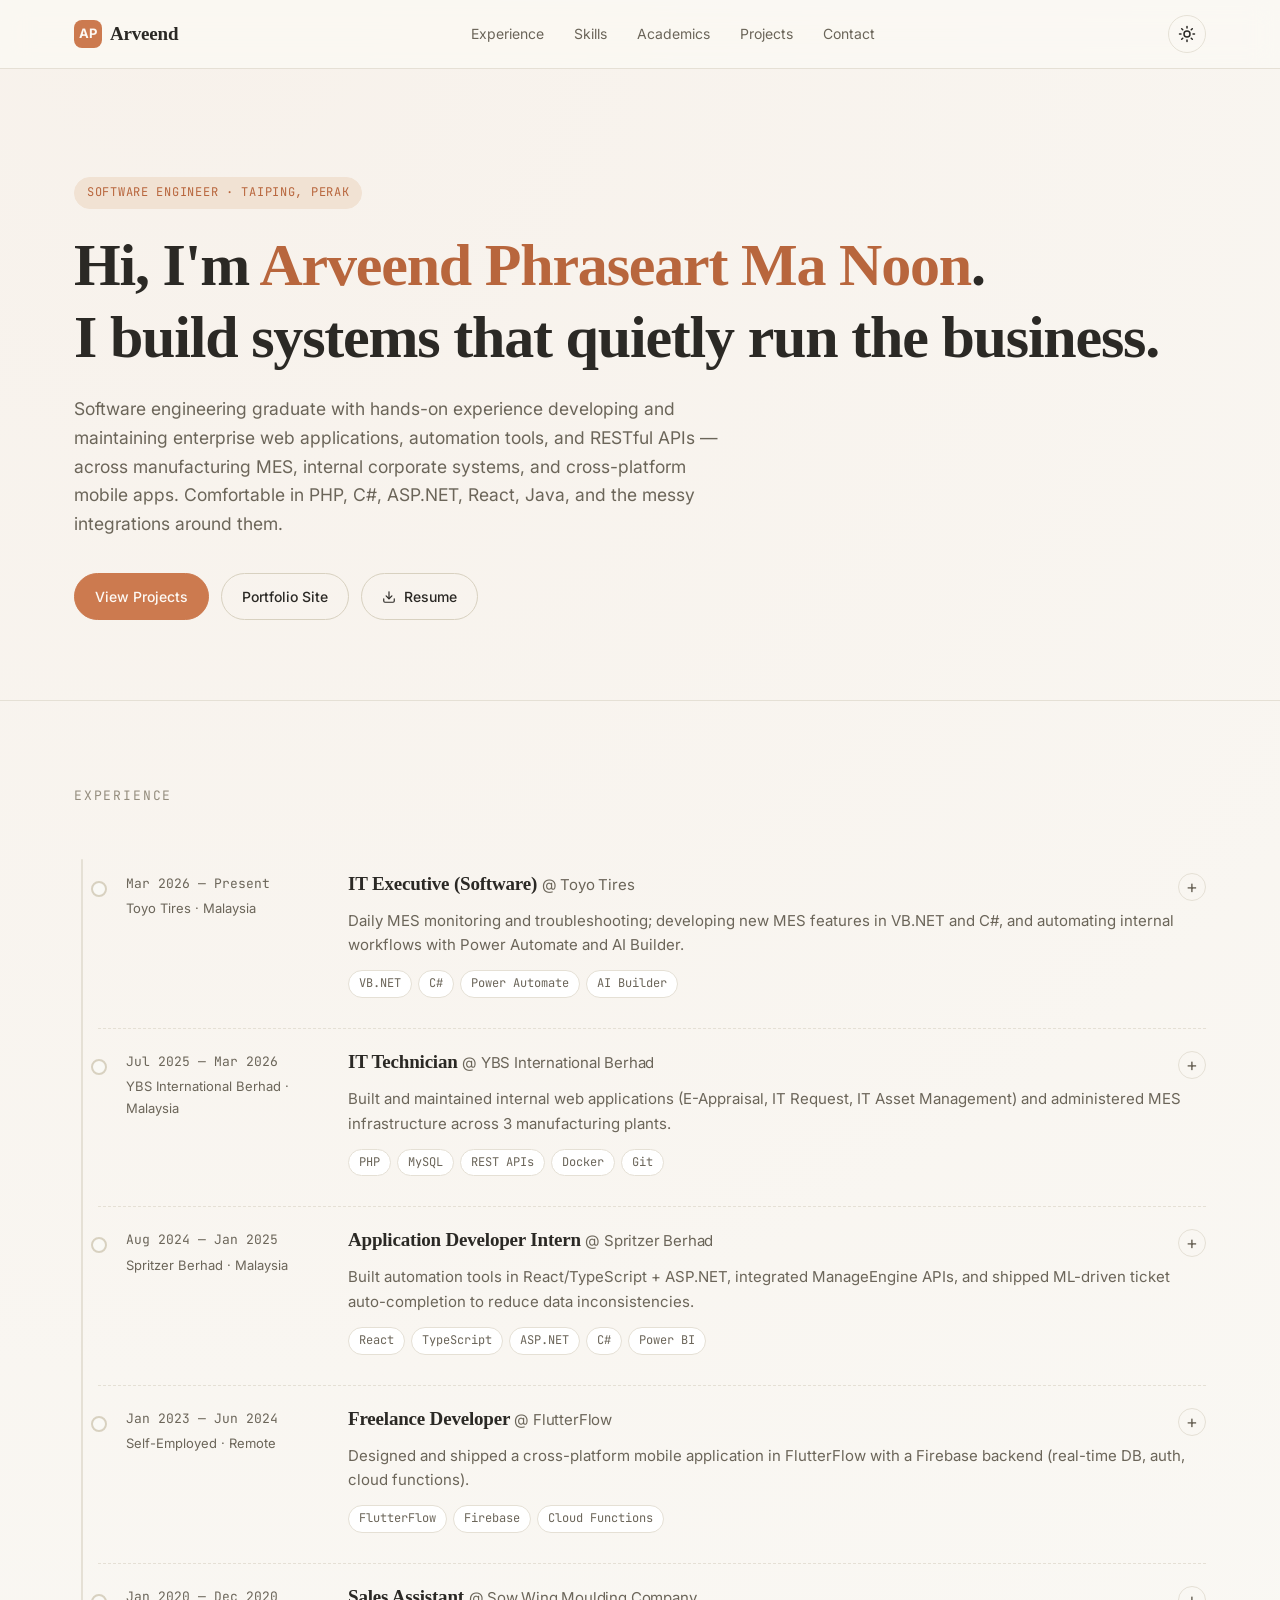
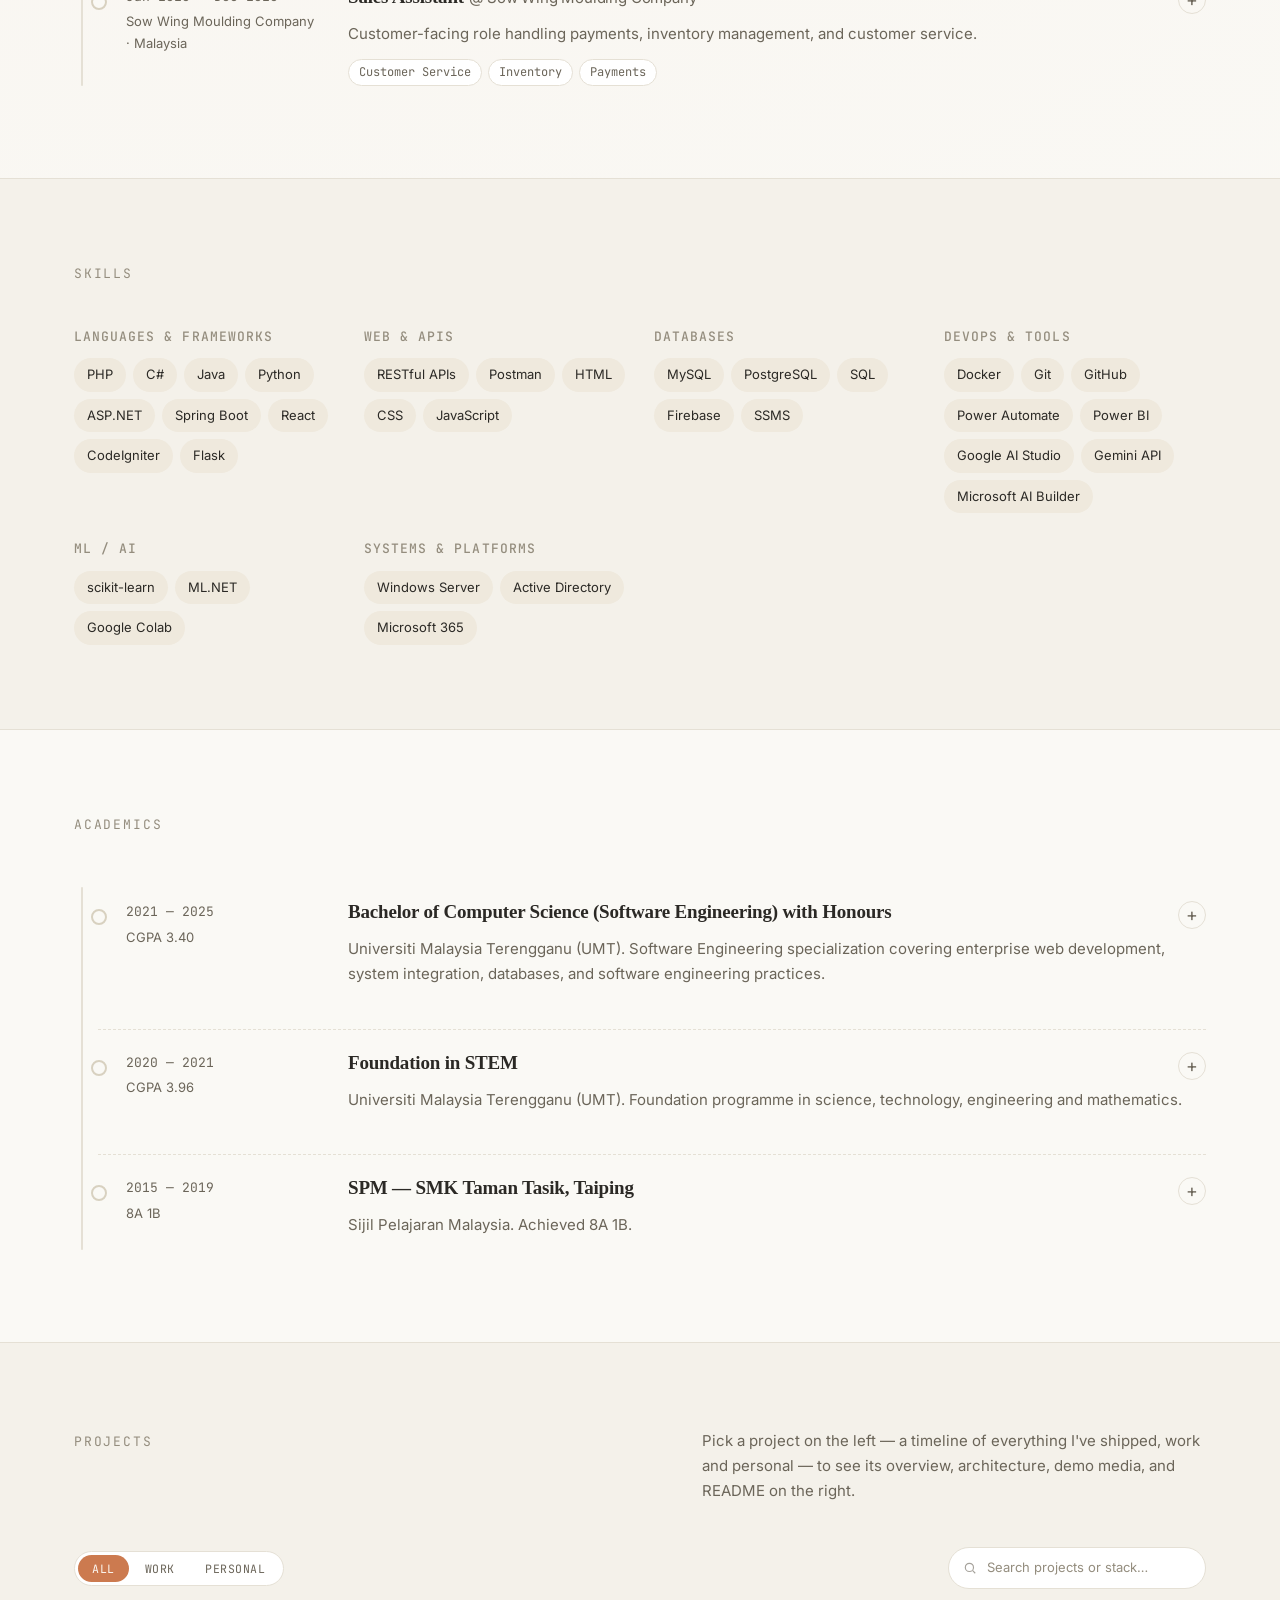
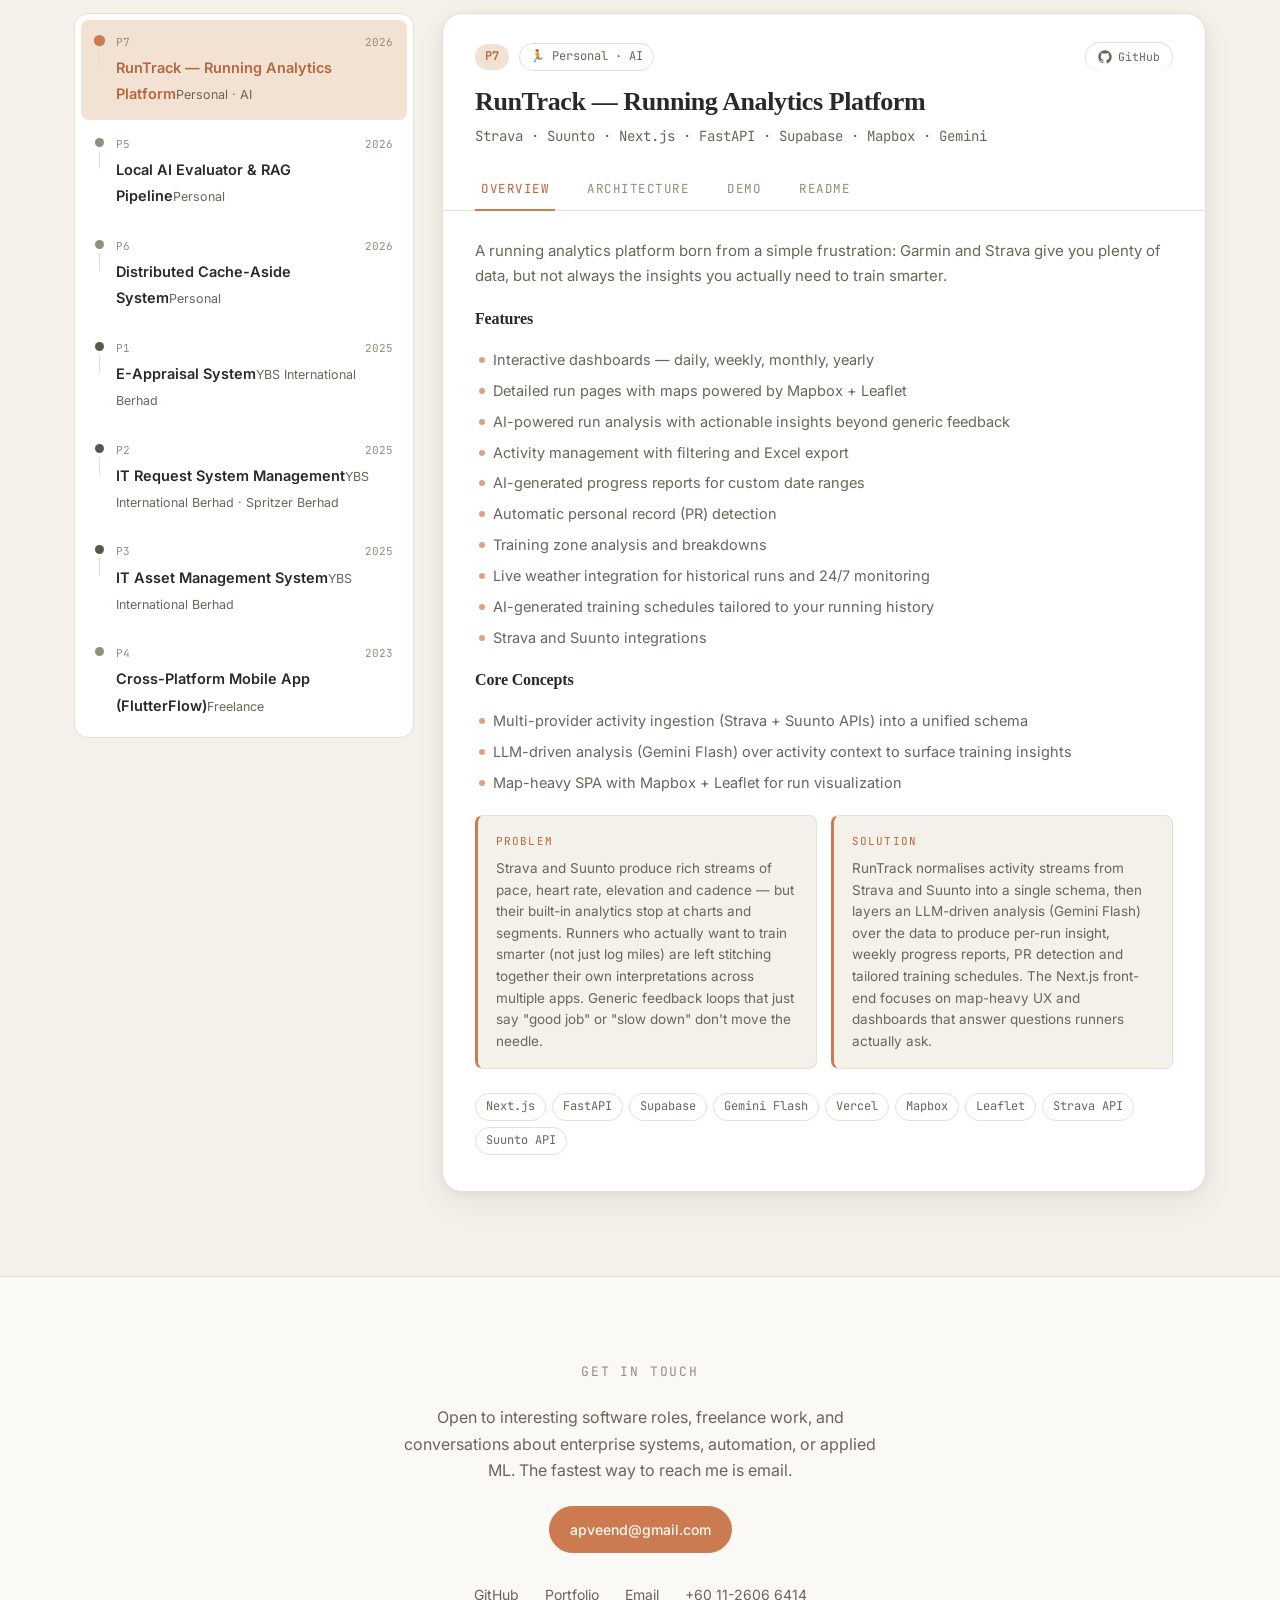
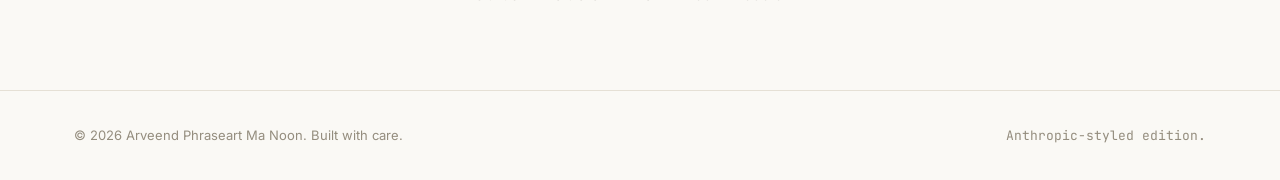
==== commit d024356d: "v2_finalized" ====
--- a/index.html
+++ b/index.html
@@ -7,13 +7,13 @@
   <title>Arveend Phraseart Ma Noon — Software Engineer</title>
   <link rel="preconnect" href="https://fonts.googleapis.com">
   <link rel="preconnect" href="https://fonts.gstatic.com" crossorigin>
-  <link href="https://fonts.googleapis.com/css2?family=Inter:wght@400;500;600;700&family=JetBrains+Mono:wght@400;500&display=swap" rel="stylesheet">
-  <link rel="stylesheet" href="styles.css" />
+  <link href="https://fonts.googleapis.com/css2?family=Source+Serif+4:opsz,wght@8..60,400;8..60,600;8..60,700&family=Inter:wght@400;500;600;700&family=JetBrains+Mono:wght@400;500&display=swap" rel="stylesheet">
+  <link rel="stylesheet" href="styles_claude.css" />
 </head>
 <body>
   <header class="site-header">
     <div class="container header-inner">
-      <a href="#top" class="brand">AP<span class="dot">.</span></a>
+      <a href="#top" class="brand"><span class="mark">AP</span>Arveend</a>
       <nav class="nav">
         <a href="#experience">Experience</a>
         <a href="#skills">Skills</a>
@@ -29,10 +29,10 @@
   </header>
 
   <main id="top">
-    <!-- PROFILE / HERO -->
+    <!-- HERO -->
     <section class="hero">
       <div class="container">
-        <p class="eyebrow">Software Engineer · Taiping, Perak</p>
+        <span class="eyebrow">Software Engineer · Taiping, Perak</span>
         <h1 class="hero-title">Hi, I'm <span class="accent">Arveend Phraseart Ma Noon</span>.<br/>I build systems that quietly run the business.</h1>
         <p class="hero-sub">
           Software engineering graduate with hands-on experience developing and maintaining
@@ -54,7 +54,7 @@
     <!-- EXPERIENCE -->
     <section id="experience" class="section">
       <div class="container">
-        <h2 class="section-title">Experience</h2>
+        <div class="section-head"><span class="section-title">Experience</span></div>
         <div class="timeline">
 
           <article class="timeline-item expandable">
@@ -196,7 +196,7 @@
     <!-- SKILLS -->
     <section id="skills" class="section section-alt">
       <div class="container">
-        <h2 class="section-title">Skills</h2>
+        <div class="section-head"><span class="section-title">Skills</span></div>
         <div class="skills-grid">
 
           <div class="skill-group">
@@ -248,7 +248,7 @@
     <!-- ACADEMICS -->
     <section id="academics" class="section">
       <div class="container">
-        <h2 class="section-title">Academics</h2>
+        <div class="section-head"><span class="section-title">Academics</span></div>
         <div class="timeline">
 
           <article class="timeline-item expandable">
@@ -311,1285 +311,37 @@
     <!-- PROJECTS -->
     <section id="projects" class="section section-alt">
       <div class="container">
-        <h2 class="section-title">Projects</h2>
-
-        <!-- Project Journey Timeline -->
-        <div class="journey" id="journey" aria-label="Project journey timeline">
-          <div class="journey-meta">
-            <span class="journey-label">PROJECT JOURNEY</span>
-            <span class="chart-legend">
-              <span class="legend-item"><span class="legend-dot dot-work"></span>Work</span>
-              <span class="legend-item"><span class="legend-dot dot-personal"></span>Personal</span>
-            </span>
-            <div class="journey-filter" role="tablist" aria-label="Filter projects by year">
-              <button class="filter-btn is-active" type="button" data-filter="all" role="tab" aria-selected="true">All</button>
-              <button class="filter-btn" type="button" data-filter="2025" role="tab" aria-selected="false">2025</button>
-              <button class="filter-btn" type="button" data-filter="2026" role="tab" aria-selected="false">2026</button>
-            </div>
-            <button id="journey-toggle" class="journey-toggle" type="button" aria-expanded="true" aria-controls="journey-body">
-              <span class="journey-toggle-label">Hide</span>
-              <span class="journey-toggle-chev" aria-hidden="true">–</span>
-            </button>
-          </div>
-          <div class="journey-body" id="journey-body">
-
-          <div class="journey-axis" id="journey-axis" aria-hidden="true"></div>
-
-          <div class="journey-track" id="journey-line">
-            <svg class="journey-svg" viewBox="0 0 1000 360" preserveAspectRatio="none" aria-hidden="true">
-              <path id="journey-spine"
-                    d="" fill="none"
-                    stroke="var(--fg-muted)" stroke-width="1.5"
-                    stroke-linecap="round" />
-            </svg>
-
-            <ol class="journey-nodes">
-              <li class="journey-node" data-project="P4" data-year="2023–25" data-name="Cross-Platform Mobile App">
-                <span class="journey-dot dot-personal" aria-hidden="true"></span>
-                <div class="journey-card">
-                  <span class="journey-title">Cross-Platform Mobile App</span>
-                  <span class="journey-tag">P4 · Freelance</span>
-                </div>
-              </li>
-
-              <li class="journey-node" data-project="P2" data-year="2025" data-name="IT Request System">
-                <span class="journey-dot dot-work" aria-hidden="true"></span>
-                <div class="journey-card">
-                  <span class="journey-title">IT Request System</span>
-                  <span class="journey-tag">P2 · Spritzer Berhad</span>
-                </div>
-              </li>
-
-              <li class="journey-node" data-project="P1" data-year="2025" data-name="E-Appraisal System">
-                <span class="journey-dot dot-work" aria-hidden="true"></span>
-                <div class="journey-card">
-                  <span class="journey-title">E-Appraisal System</span>
-                  <span class="journey-tag">P1 · YBS International</span>
-                </div>
-              </li>
-
-              <li class="journey-node" data-project="P3" data-year="2025" data-name="IT Asset Management">
-                <span class="journey-dot dot-work" aria-hidden="true"></span>
-                <div class="journey-card">
-                  <span class="journey-title">IT Asset Management</span>
-                  <span class="journey-tag">P3 · YBS International</span>
-                </div>
-              </li>
-
-              <li class="journey-node" data-project="P7" data-year="2026" data-name="RunTrack">
-                <span class="journey-dot dot-personal" aria-hidden="true"></span>
-                <div class="journey-card">
-                  <span class="journey-title">RunTrack — Running Analytics</span>
-                  <span class="journey-tag">P7 · Personal · AI</span>
-                </div>
-              </li>
-
-              <li class="journey-node" data-project="P5" data-year="2026" data-name="Local AI Evaluator & RAG">
-                <span class="journey-dot dot-personal" aria-hidden="true"></span>
-                <div class="journey-card">
-                  <span class="journey-title">Local AI Evaluator &amp; RAG</span>
-                  <span class="journey-tag">P5 · Personal</span>
-                </div>
-              </li>
-
-              <li class="journey-node" data-project="P6" data-year="2026" data-name="Distributed Cache-Aside">
-                <span class="journey-dot dot-personal" aria-hidden="true"></span>
-                <div class="journey-card">
-                  <span class="journey-title">Distributed Cache-Aside</span>
-                  <span class="journey-tag">P6 · Personal</span>
-                </div>
-              </li>
-            </ol>
-          </div>
-          </div>
-        </div>
-
-        <div class="projects-grid">
-
-          <!-- P7: RunTrack -->
-          <article class="project-card expandable">
-            <button class="project-toggle" type="button" aria-expanded="false">
-              <div class="project-head">
-                <div class="project-id">
-                  <span class="project-code">P7</span>
-                  <span class="project-duration">· Personal project</span>
-                  <a class="project-github" href="https://github.com/aparve08" target="_blank" rel="noopener" aria-label="GitHub profile">
-                    <svg xmlns="http://www.w3.org/2000/svg" width="14" height="14" viewBox="0 0 24 24" fill="currentColor" aria-hidden="true"><path d="M12 .5C5.65.5.5 5.65.5 12c0 5.08 3.29 9.39 7.86 10.91.58.1.79-.25.79-.56v-2c-3.2.7-3.87-1.37-3.87-1.37-.52-1.33-1.27-1.69-1.27-1.69-1.04-.71.08-.7.08-.7 1.15.08 1.76 1.18 1.76 1.18 1.02 1.76 2.69 1.25 3.35.96.1-.74.4-1.25.73-1.54-2.55-.29-5.23-1.28-5.23-5.69 0-1.26.45-2.29 1.18-3.1-.12-.29-.51-1.46.11-3.05 0 0 .96-.31 3.15 1.18.91-.25 1.89-.38 2.86-.38.97 0 1.95.13 2.86.38 2.18-1.49 3.14-1.18 3.14-1.18.62 1.59.23 2.76.11 3.05.73.81 1.18 1.84 1.18 3.1 0 4.42-2.69 5.39-5.25 5.68.41.36.78 1.06.78 2.14v3.17c0 .31.21.67.8.56C20.21 21.39 23.5 17.08 23.5 12 23.5 5.65 18.35.5 12 .5z"/></svg>
-                    <span>GitHub</span>
-                  </a>
-                </div>
-                <h3>RunTrack — Running Analytics Platform</h3>
-                <p class="project-pitch">Strava · Suunto · Next.js · FastAPI · Supabase · Mapbox · Gemini</p>
-                <div class="project-meta-row">
-                  <span class="project-tag">🏃 Personal · AI</span>
-                  <span class="chev" aria-hidden="true">+</span>
-                </div>
-              </div>
-            </button>
-            <div class="details-panel">
-              <div class="details-inner">
-                <div class="tab-bar" role="tablist">
-                  <button class="tab-btn is-active" role="tab" aria-selected="true" data-tab="overview">Overview</button>
-                  <button class="tab-btn" role="tab" aria-selected="false" data-tab="architecture">Architecture</button>
-                  <button class="tab-btn" role="tab" aria-selected="false" data-tab="problem">Problem</button>
-                  <button class="tab-btn" role="tab" aria-selected="false" data-tab="solution">Solution</button>
-                  <button class="tab-btn" role="tab" aria-selected="false" data-tab="readme">README</button>
-                </div>
-                <div class="tab-panel is-active" data-panel="overview">
-                  <p class="project-pitch" style="margin-bottom:14px">
-                    A running analytics platform born from a simple frustration: Garmin and
-                    Strava give you plenty of data, but not always the insights you actually
-                    need to train smarter.
-                  </p>
-                  <h4>Features</h4>
-                  <ul class="bullet-list">
-                    <li>Interactive dashboards — daily, weekly, monthly, yearly</li>
-                    <li>Detailed run pages with maps powered by Mapbox + Leaflet</li>
-                    <li>AI-powered run analysis with actionable insights beyond generic feedback</li>
-                    <li>Activity management with filtering and Excel export</li>
-                    <li>AI-generated progress reports for custom date ranges</li>
-                    <li>Automatic personal record (PR) detection</li>
-                    <li>Training zone analysis and breakdowns</li>
-                    <li>Live weather integration for historical runs and 24/7 monitoring</li>
-                    <li>AI-generated training schedules tailored to your running history</li>
-                    <li>Monthly performance summaries</li>
-                    <li>Strava and Suunto integrations</li>
-                  </ul>
-                  <h4>Core Concepts</h4>
-                  <ul class="bullet-list">
-                    <li>Multi-provider activity ingestion (Strava + Suunto APIs) into a unified schema</li>
-                    <li>LLM-driven analysis (Gemini Flash) over activity context to surface training insights</li>
-                    <li>Map-heavy SPA with Mapbox + Leaflet for run visualization</li>
-                  </ul>
-                  <ul class="tag-list">
-                    <li>Next.js</li><li>FastAPI</li><li>Supabase</li><li>Gemini Flash</li><li>Vercel</li><li>Mapbox</li><li>Leaflet</li><li>Strava API</li><li>Suunto API</li>
-                  </ul>
-                </div>
-                <div class="tab-panel" data-panel="architecture" hidden>
-                  <h4>System Architecture</h4>
-                  <div class="arch-diagram">
-                    <svg viewBox="0 0 720 360" role="img" aria-label="RunTrack architecture diagram">
-                      <text class="arch-section-label" x="20" y="24">CLIENT</text>
-                      <text class="arch-section-label" x="20" y="124">BACKEND</text>
-                      <text class="arch-section-label" x="20" y="244">DATA / EXTERNAL</text>
-
-                      <rect class="arch-box" x="20" y="38" width="120" height="58" rx="6"/>
-                      <text class="arch-text" x="80" y="64" text-anchor="middle">Next.js SPA</text>
-                      <text class="arch-text-muted" x="80" y="80" text-anchor="middle">Vercel · Mapbox</text>
-
-                      <rect class="arch-box" x="160" y="38" width="120" height="58" rx="6"/>
-                      <text class="arch-text" x="220" y="64" text-anchor="middle">Mobile Browser</text>
-                      <text class="arch-text-muted" x="220" y="80" text-anchor="middle">Map · Charts</text>
-
-                      <rect class="arch-box" x="20" y="138" width="140" height="58" rx="6"/>
-                      <text class="arch-text" x="90" y="164" text-anchor="middle">FastAPI</text>
-                      <text class="arch-text-muted" x="90" y="180" text-anchor="middle">Ingestion · API</text>
-
-                      <rect class="arch-box" x="180" y="138" width="140" height="58" rx="6"/>
-                      <text class="arch-text" x="250" y="164" text-anchor="middle">Analysis Worker</text>
-                      <text class="arch-text-muted" x="250" y="180" text-anchor="middle">Gemini Flash prompts</text>
-
-                      <rect class="arch-box-soft" x="340" y="138" width="160" height="58" rx="6"/>
-                      <text class="arch-text" x="420" y="164" text-anchor="middle">Supabase Auth</text>
-                      <text class="arch-text-muted" x="420" y="180" text-anchor="middle">JWT · RLS</text>
-
-                      <rect class="arch-box" x="20" y="258" width="140" height="58" rx="6"/>
-                      <text class="arch-text" x="90" y="284" text-anchor="middle">Postgres</text>
-                      <text class="arch-text-muted" x="90" y="300" text-anchor="middle">activities · runs</text>
-
-                      <rect class="arch-box" x="180" y="258" width="140" height="58" rx="6"/>
-                      <text class="arch-text" x="250" y="284" text-anchor="middle">Object Storage</text>
-                      <text class="arch-text-muted" x="250" y="300" text-anchor="middle">GPX / FIT files</text>
-
-                      <rect class="arch-box" x="340" y="258" width="140" height="58" rx="6"/>
-                      <text class="arch-text" x="410" y="284" text-anchor="middle">Strava API</text>
-                      <text class="arch-text-muted" x="410" y="300" text-anchor="middle">OAuth · webhooks</text>
-
-                      <rect class="arch-box" x="500" y="258" width="140" height="58" rx="6"/>
-                      <text class="arch-text" x="570" y="284" text-anchor="middle">Suunto API</text>
-                      <text class="arch-text-muted" x="570" y="300" text-anchor="middle">OAuth · pull</text>
-
-                      <line class="arch-arrow" x1="80" y1="96" x2="90" y2="138" marker-end="url(#arch-arrow-head)"/>
-                      <line class="arch-arrow" x1="220" y1="96" x2="170" y2="138" marker-end="url(#arch-arrow-head)"/>
-                      <line class="arch-arrow" x1="160" y1="167" x2="340" y2="167" marker-end="url(#arch-arrow-head)"/>
-                      <line class="arch-arrow" x1="90" y1="196" x2="90" y2="258" marker-end="url(#arch-arrow-head)"/>
-                      <line class="arch-arrow" x1="250" y1="196" x2="250" y2="258" marker-end="url(#arch-arrow-head)"/>
-                      <line class="arch-arrow" x1="160" y1="287" x2="180" y2="287" marker-end="url(#arch-arrow-head)"/>
-                      <line class="arch-arrow" x1="320" y1="287" x2="340" y2="287" marker-end="url(#arch-arrow-head)"/>
-                      <line class="arch-arrow" x1="480" y1="287" x2="500" y2="287" marker-end="url(#arch-arrow-head)"/>
-                    </svg>
-                  </div>
-                </div>
-                <div class="tab-panel" data-panel="problem" hidden>
-                  <div class="callout">
-                    <span class="callout-label">Problem</span>
-                    <span class="callout-title">Raw activity data without actionable training insight</span>
-                    <div class="callout-body">
-                      <p>Strava and Suunto produce rich streams of pace, heart rate, elevation and cadence — but their built-in analytics stop at charts and segments. Runners who actually want to train smarter (not just log miles) are left stitching together their own interpretations across multiple apps.</p>
-                      <p>The result: most recreational runners either under-train, over-train, or plateau without knowing why. Generic feedback loops that just say "good job" or "slow down" don't move the needle.</p>
-                    </div>
-                  </div>
-                </div>
-                <div class="tab-panel" data-panel="solution" hidden>
-                  <div class="callout">
-                    <span class="callout-label">Solution</span>
-                    <span class="callout-title">One analytics layer that turns streams into personalised insight</span>
-                    <div class="callout-body">
-                      <p>RunTrack normalises activity streams from Strava and Suunto into a single schema, then layers an LLM-driven analysis (Gemini Flash) over the data to produce per-run insight, weekly progress reports, PR detection and tailored training schedules.</p>
-                      <p>The Next.js front-end focuses on map-heavy UX (Mapbox + Leaflet) and dashboards that answer questions runners actually ask — not just display numbers.</p>
-                    </div>
-                  </div>
-                </div>
-                <div class="tab-panel" data-panel="readme" hidden>
-                  <h4>Screenshots</h4>
-                  <div class="image-gallery">
-                    <button class="gallery-item" type="button" data-caption="Dashboard — yearly view">
-                      <img src="https://placehold.co/640x400/1a1a1f/f5f5f5?text=Dashboard" alt="RunTrack dashboard screenshot" loading="lazy" />
-                    </button>
-                    <button class="gallery-item" type="button" data-caption="Run detail with Mapbox route">
-                      <img src="https://placehold.co/640x400/1a1a1f/f5f5f5?text=Run+Detail" alt="RunTrack run detail screenshot" loading="lazy" />
-                    </button>
-                    <button class="gallery-item" type="button" data-caption="AI-generated progress report">
-                      <img src="https://placehold.co/640x400/1a1a1f/f5f5f5?text=AI+Report" alt="RunTrack AI report screenshot" loading="lazy" />
-                    </button>
-                  </div>
-                  <h4>Project README</h4>
-                  <pre class="code-block"><code># RunTrack
-
-A running analytics platform that turns raw Strava / Suunto data
-into actionable training insight.
-
-## Stack
-
-- Frontend:    Next.js (Vercel)
-- Backend:     FastAPI
-- Database:    Supabase (Postgres + Auth + Storage)
-- LLM:         Gemini Flash (run analysis, reports, schedules)
-- Maps:        Mapbox + Leaflet
-- Integrations: Strava API, Suunto API
-
-## Features
-
-- Daily / weekly / monthly / yearly dashboards
-- Run detail pages with route maps
-- AI-powered run analysis (Gemini Flash)
-- Activity filtering and Excel export
-- AI-generated progress reports
-- Automatic PR detection
-- Training zone breakdowns
-- Live weather for historical runs + 24/7 monitoring
-- AI-generated training schedules
-- Monthly performance summaries
-- Strava &amp; Suunto sync
-
-## Run locally
-
-    # backend
-    uvicorn app.main:app --reload
-
-    # frontend
-    pnpm dev</code></pre>
-                </div>
-              </div>
-            </div>
-          </article>
-
-          <!-- P5: Local RAG -->
-          <article class="project-card expandable">
-            <button class="project-toggle" type="button" aria-expanded="false">
-              <div class="project-head">
-                <div class="project-id">
-                  <span class="project-code">P5</span>
-                  <span class="project-duration">· 4 weeks</span>
-                  <a class="project-github" href="https://github.com/aparve08" target="_blank" rel="noopener" aria-label="GitHub profile">
-                    <svg xmlns="http://www.w3.org/2000/svg" width="14" height="14" viewBox="0 0 24 24" fill="currentColor" aria-hidden="true"><path d="M12 .5C5.65.5.5 5.65.5 12c0 5.08 3.29 9.39 7.86 10.91.58.1.79-.25.79-.56v-2c-3.2.7-3.87-1.37-3.87-1.37-.52-1.33-1.27-1.69-1.27-1.69-1.04-.71.08-.7.08-.7 1.15.08 1.76 1.18 1.76 1.18 1.02 1.76 2.69 1.25 3.35.96.1-.74.4-1.25.73-1.54-2.55-.29-5.23-1.28-5.23-5.69 0-1.26.45-2.29 1.18-3.1-.12-.29-.51-1.46.11-3.05 0 0 .96-.31 3.15 1.18.91-.25 1.89-.38 2.86-.38.97 0 1.95.13 2.86.38 2.18-1.49 3.14-1.18 3.14-1.18.62 1.59.23 2.76.11 3.05.73.81 1.18 1.84 1.18 3.1 0 4.42-2.69 5.39-5.25 5.68.41.36.78 1.06.78 2.14v3.17c0 .31.21.67.8.56C20.21 21.39 23.5 17.08 23.5 12 23.5 5.65 18.35.5 12 .5z"/></svg>
-                    <span>GitHub</span>
-                  </a>
-                </div>
-                <h3>Local AI Evaluator &amp; RAG Pipeline</h3>
-                <p class="project-pitch">Vector math · Open-source LLMs · Semantic search · pgvector</p>
-                <div class="project-meta-row">
-                  <span class="project-tag">🧠 AI Systems</span>
-                  <span class="chev" aria-hidden="true">+</span>
-                </div>
-              </div>
-            </button>
-            <div class="details-panel">
-              <div class="details-inner">
-                <div class="tab-bar" role="tablist">
-                  <button class="tab-btn is-active" role="tab" aria-selected="true" data-tab="overview">Overview</button>
-                  <button class="tab-btn" role="tab" aria-selected="false" data-tab="architecture">Architecture</button>
-                  <button class="tab-btn" role="tab" aria-selected="false" data-tab="problem">Problem</button>
-                  <button class="tab-btn" role="tab" aria-selected="false" data-tab="solution">Solution</button>
-                  <button class="tab-btn" role="tab" aria-selected="false" data-tab="readme">README</button>
-                </div>
-                <div class="tab-panel is-active" data-panel="overview">
-                  <h4>What You're Building</h4>
-                  <ul class="bullet-list">
-                    <li>Document ingestion &amp; chunking pipeline (PDF/text → vectors)</li>
-                    <li>pgvector database storing semantic embeddings</li>
-                    <li>Model benchmarking harness tracking generations</li>
-                  </ul>
-                  <h4>Core Concepts</h4>
-                  <ul class="bullet-list">
-                    <li>Embedding vector mechanics and distance bounds (L2, cosine similarity)</li>
-                    <li>Chunking tradeoffs (recursive vs semantic spatial groupings)</li>
-                  </ul>
-                  <h4>Week-by-Week Breakdown</h4>
-                  <ol class="week-list">
-                    <li><span class="week-tag">WK 01</span><div><strong>Ingestion &amp; Chunking</strong><p>Install Ollama. Write Python script to parse PDFs into text arrays using RecursiveCharacterTextSplitter patterns.</p></div></li>
-                    <li><span class="week-tag">WK 02</span><div><strong>The Vector Layer</strong><p>Launch PostgreSQL + pgvector in Docker. Map text segments into numeric coordinate structures via nomic-embed-text.</p></div></li>
-                    <li><span class="week-tag">WK 03</span><div><strong>The Benchmark Core</strong><p>Construct loops running test prompts concurrently across local targets, exporting evaluation readouts into logging files.</p></div></li>
-                    <li><span class="week-tag">WK 04</span><div><strong>Analytics Dashboard</strong><p>Build a Next.js view. Use tracking widgets to monitor latency profiles and token-generation rates live.</p></div></li>
-                  </ol>
-                  <ul class="tag-list">
-                    <li>Python</li><li>pgvector</li><li>Ollama</li><li>Next.js</li>
-                  </ul>
-                </div>
-                <div class="tab-panel" data-panel="architecture" hidden>
-                  <h4>System Architecture</h4>
-                  <div class="arch-diagram">
-                    <svg viewBox="0 0 720 380" role="img" aria-label="Local RAG pipeline architecture">
-                      <text class="arch-section-label" x="20" y="24">INGESTION</text>
-                      <text class="arch-section-label" x="20" y="134">EMBEDDING / LLM</text>
-                      <text class="arch-section-label" x="20" y="244">QUERY &amp; EVAL</text>
-
-                      <rect class="arch-box" x="20" y="38" width="120" height="58" rx="6"/>
-                      <text class="arch-text" x="80" y="64" text-anchor="middle">Source Docs</text>
-                      <text class="arch-text-muted" x="80" y="80" text-anchor="middle">PDF · Markdown</text>
-
-                      <rect class="arch-box" x="160" y="38" width="140" height="58" rx="6"/>
-                      <text class="arch-text" x="230" y="64" text-anchor="middle">Chunker</text>
-                      <text class="arch-text-muted" x="230" y="80" text-anchor="middle">Recursive splitter</text>
-
-                      <rect class="arch-box" x="320" y="38" width="160" height="58" rx="6"/>
-                      <text class="arch-text" x="400" y="64" text-anchor="middle">Embedder</text>
-                      <text class="arch-text-muted" x="400" y="80" text-anchor="middle">Ollama · nomic-embed</text>
-
-                      <rect class="arch-box" x="500" y="38" width="160" height="58" rx="6"/>
-                      <text class="arch-text" x="580" y="64" text-anchor="middle">pgvector</text>
-                      <text class="arch-text-muted" x="580" y="80" text-anchor="middle">Cosine / L2 search</text>
-
-                      <rect class="arch-box" x="20" y="148" width="160" height="58" rx="6"/>
-                      <text class="arch-text" x="100" y="174" text-anchor="middle">Local LLM Pool</text>
-                      <text class="arch-text-muted" x="100" y="190" text-anchor="middle">Llama · Mistral · Qwen</text>
-
-                      <rect class="arch-box-soft" x="200" y="148" width="160" height="58" rx="6"/>
-                      <text class="arch-text" x="280" y="174" text-anchor="middle">Retrieval</text>
-                      <text class="arch-text-muted" x="280" y="190" text-anchor="middle">Top-k context</text>
-
-                      <rect class="arch-box" x="380" y="148" width="160" height="58" rx="6"/>
-                      <text class="arch-text" x="460" y="174" text-anchor="middle">Prompt Builder</text>
-                      <text class="arch-text-muted" x="460" y="190" text-anchor="middle">Context + query</text>
-
-                      <rect class="arch-box" x="20" y="258" width="160" height="58" rx="6"/>
-                      <text class="arch-text" x="100" y="284" text-anchor="middle">Test Prompts</text>
-                      <text class="arch-text-muted" x="100" y="300" text-anchor="middle">Eval dataset</text>
-
-                      <rect class="arch-box" x="200" y="258" width="160" height="58" rx="6"/>
-                      <text class="arch-text" x="280" y="284" text-anchor="middle">Benchmark Loop</text>
-                      <text class="arch-text-muted" x="280" y="300" text-anchor="middle">Concurrency · timing</text>
-
-                      <rect class="arch-box" x="380" y="258" width="160" height="58" rx="6"/>
-                      <text class="arch-text" x="460" y="284" text-anchor="middle">Eval Logger</text>
-                      <text class="arch-text-muted" x="460" y="300" text-anchor="middle">JSONL · metrics</text>
-
-                      <rect class="arch-box" x="560" y="258" width="120" height="58" rx="6"/>
-                      <text class="arch-text" x="620" y="284" text-anchor="middle">Dashboard</text>
-                      <text class="arch-text-muted" x="620" y="300" text-anchor="middle">Next.js UI</text>
-
-                      <line class="arch-arrow" x1="140" y1="67" x2="160" y2="67" marker-end="url(#arch-arrow-head)"/>
-                      <line class="arch-arrow" x1="300" y1="67" x2="320" y2="67" marker-end="url(#arch-arrow-head)"/>
-                      <line class="arch-arrow" x1="480" y1="67" x2="500" y2="67" marker-end="url(#arch-arrow-head)"/>
-                      <line class="arch-arrow" x1="580" y1="96" x2="280" y2="148" marker-end="url(#arch-arrow-head)"/>
-                      <line class="arch-arrow" x1="100" y1="206" x2="220" y2="258" marker-end="url(#arch-arrow-head)"/>
-                      <line class="arch-arrow" x1="460" y1="206" x2="460" y2="258" marker-end="url(#arch-arrow-head)"/>
-                      <line class="arch-arrow" x1="100" y1="287" x2="200" y2="287" marker-end="url(#arch-arrow-head)"/>
-                      <line class="arch-arrow" x1="360" y1="287" x2="380" y2="287" marker-end="url(#arch-arrow-head)"/>
-                      <line class="arch-arrow" x1="540" y1="287" x2="560" y2="287" marker-end="url(#arch-arrow-head)"/>
-                    </svg>
-                  </div>
-                </div>
-                <div class="tab-panel" data-panel="problem" hidden>
-                  <div class="callout">
-                    <span class="callout-label">Problem</span>
-                    <span class="callout-title">Evaluating local LLMs against your own documents is manual and noisy</span>
-                    <div class="callout-body">
-                      <p>Open-source LLMs change every month. Picking the right one for retrieval-augmented generation over a private document set is guesswork: hosted evals are slow, expensive, and force your data through third-party infrastructure.</p>
-                      <p>There's no easy way to compare models on the same retrieval task, on your own machine, with consistent chunking and embedding settings — which makes the chunking choices themselves hard to reason about.</p>
-                    </div>
-                  </div>
-                </div>
-                <div class="tab-panel" data-panel="solution" hidden>
-                  <div class="callout">
-                    <span class="callout-label">Solution</span>
-                    <span class="callout-title">A local, reproducible RAG eval harness with pgvector at the core</span>
-                    <div class="callout-body">
-                      <p>A Python ingestion pipeline chunks documents (recursive splitter) and embeds them with Ollama-hosted nomic-embed-text. Embeddings land in pgvector for cosine/L2 retrieval, and a concurrent benchmark loop runs the same prompts against every local model in the pool, logging latency and token-rate metrics to JSONL.</p>
-                      <p>A Next.js dashboard surfaces those metrics live — so model, chunking, and embedding choices become measurable instead of vibes.</p>
-                    </div>
-                  </div>
-                </div>
-                <div class="tab-panel" data-panel="readme" hidden>
-                  <h4>Screenshots</h4>
-                  <div class="image-gallery">
-                    <button class="gallery-item" type="button" data-caption="Ingestion pipeline output">
-                      <img src="https://placehold.co/640x400/1a1a1f/f5f5f5?text=Screenshot+1" alt="Screenshot 1 of Local RAG pipeline" loading="lazy" />
-                    </button>
-                    <button class="gallery-item" type="button" data-caption="Vector layer schema">
-                      <img src="https://placehold.co/640x400/1a1a1f/f5f5f5?text=Screenshot+2" alt="Screenshot 2 of Local RAG pipeline" loading="lazy" />
-                    </button>
-                    <button class="gallery-item" type="button" data-caption="Benchmark dashboard">
-                      <img src="https://placehold.co/640x400/1a1a1f/f5f5f5?text=Screenshot+3" alt="Screenshot 3 of Local RAG pipeline" loading="lazy" />
-                    </button>
-                  </div>
-                  <h4>Project README</h4>
-                  <pre class="code-block"><code># Local AI Evaluator &amp; RAG Pipeline
-
-A fully local retrieval-augmented generation pipeline for evaluating
-open-source LLMs against your own documents.
-
-## Quick start
-
-    docker compose up -d            # postgres + pgvector
-    pip install -r requirements.txt
-    python ingest.py ./docs/        # chunk + embed
-    python benchmark.py --model nomic-embed-text
-
-## Layout
-
-    rag/
-      ingest.py        chunking &amp; embedding
-      retrieve.py      similarity search
-      benchmark/       eval harness
-      dashboard/       Next.js UI</code></pre>
-                </div>
-              </div>
-            </div>
-          </article>
-
-          <!-- P6: Distributed Cache -->
-          <article class="project-card expandable">
-            <button class="project-toggle" type="button" aria-expanded="false">
-              <div class="project-head">
-                <div class="project-id">
-                  <span class="project-code">P6</span>
-                  <span class="project-duration">· 4 weeks</span>
-                  <a class="project-github" href="https://github.com/aparve08" target="_blank" rel="noopener" aria-label="GitHub profile">
-                    <svg xmlns="http://www.w3.org/2000/svg" width="14" height="14" viewBox="0 0 24 24" fill="currentColor" aria-hidden="true"><path d="M12 .5C5.65.5.5 5.65.5 12c0 5.08 3.29 9.39 7.86 10.91.58.1.79-.25.79-.56v-2c-3.2.7-3.87-1.37-3.87-1.37-.52-1.33-1.27-1.69-1.27-1.69-1.04-.71.08-.7.08-.7 1.15.08 1.76 1.18 1.76 1.18 1.02 1.76 2.69 1.25 3.35.96.1-.74.4-1.25.73-1.54-2.55-.29-5.23-1.28-5.23-5.69 0-1.26.45-2.29 1.18-3.1-.12-.29-.51-1.46.11-3.05 0 0 .96-.31 3.15 1.18.91-.25 1.89-.38 2.86-.38.97 0 1.95.13 2.86.38 2.18-1.49 3.14-1.18 3.14-1.18.62 1.59.23 2.76.11 3.05.73.81 1.18 1.84 1.18 3.1 0 4.42-2.69 5.39-5.25 5.68.41.36.78 1.06.78 2.14v3.17c0 .31.21.67.8.56C20.21 21.39 23.5 17.08 23.5 12 23.5 5.65 18.35.5 12 .5z"/></svg>
-                    <span>GitHub</span>
-                  </a>
-                </div>
-                <h3>Distributed Cache-Aside System</h3>
-                <p class="project-pitch">Redis · Cache invalidation · Event-driven · Race condition protection</p>
-                <div class="project-meta-row">
-                  <span class="project-tag">⚡ Backend</span>
-                  <span class="chev" aria-hidden="true">+</span>
-                </div>
-              </div>
-            </button>
-            <div class="details-panel">
-              <div class="details-inner">
-                <div class="tab-bar" role="tablist">
-                  <button class="tab-btn is-active" role="tab" aria-selected="true" data-tab="overview">Overview</button>
-                  <button class="tab-btn" role="tab" aria-selected="false" data-tab="architecture">Architecture</button>
-                  <button class="tab-btn" role="tab" aria-selected="false" data-tab="problem">Problem</button>
-                  <button class="tab-btn" role="tab" aria-selected="false" data-tab="solution">Solution</button>
-                  <button class="tab-btn" role="tab" aria-selected="false" data-tab="readme">README</button>
-                </div>
-                <div class="tab-panel is-active" data-panel="overview">
-                  <h4>What You're Building</h4>
-                  <ul class="bullet-list">
-                    <li>PostgreSQL + Redis two-tier data layer in Docker</li>
-                    <li>Cache-Aside middleware evaluating records to intercept disk I/O requests</li>
-                    <li>Atomic invalidation transactions purging cache entries safely during data updates</li>
-                  </ul>
-                  <h4>Core Concepts</h4>
-                  <ul class="bullet-list">
-                    <li>Cache miss/hit routing loops and memory expiration windows</li>
-                    <li>Protecting relational backends from query saturation during high consumer traffic</li>
-                  </ul>
-                  <h4>Week-by-Week Breakdown</h4>
-                  <ol class="week-list">
-                    <li><span class="week-tag">WK 05</span><div><strong>Two-Tier Database Setup</strong><p>Spin up Redis and Postgres containers in Docker. Seed tables with test logs to build base read profiles.</p></div></li>
-                    <li><span class="week-tag">WK 06</span><div><strong>Cache-Aside Middleware</strong><p>Write Express middleware intercepting queries: check Redis keys first, on failure fall back to disk and populate cache.</p></div></li>
-                    <li><span class="week-tag">WK 07</span><div><strong>Atomic Cache Invalidation</strong><p>Code the write path. Wrap SQL updates and Redis evictions in database transaction commits to avoid stale data blocks.</p></div></li>
-                    <li><span class="week-tag">WK 08</span><div><strong>Load Test &amp; Performance Metrics</strong><p>Execute load matrices with k6 tracking thousands of users. Capture CPU usage graphs to visually verify the optimization footprint.</p></div></li>
-                  </ol>
-                  <ul class="tag-list">
-                    <li>Node.js</li><li>Redis</li><li>PostgreSQL</li><li>k6</li>
-                  </ul>
-                </div>
-                <div class="tab-panel" data-panel="architecture" hidden>
-                  <h4>System Architecture</h4>
-                  <div class="arch-diagram">
-                    <svg viewBox="0 0 720 320" role="img" aria-label="Distributed cache-aside architecture">
-                      <text class="arch-section-label" x="20" y="24">CLIENTS</text>
-                      <text class="arch-section-label" x="20" y="124">APP / MIDDLEWARE</text>
-                      <text class="arch-section-label" x="20" y="244">DATA</text>
-
-                      <rect class="arch-box" x="20" y="38" width="140" height="58" rx="6"/>
-                      <text class="arch-text" x="90" y="64" text-anchor="middle">HTTP Clients</text>
-                      <text class="arch-text-muted" x="90" y="80" text-anchor="middle">Read-heavy workload</text>
-
-                      <rect class="arch-box" x="180" y="38" width="140" height="58" rx="6"/>
-                      <text class="arch-text" x="250" y="64" text-anchor="middle">Write Path</text>
-                      <text class="arch-text-muted" x="250" y="80" text-anchor="middle">POST · PUT · DELETE</text>
-
-                      <rect class="arch-box" x="20" y="138" width="180" height="58" rx="6"/>
-                      <text class="arch-text" x="110" y="164" text-anchor="middle">Express API</text>
-                      <text class="arch-text-muted" x="110" y="180" text-anchor="middle">Route · validate</text>
-
-                      <rect class="arch-box" x="220" y="138" width="220" height="58" rx="6"/>
-                      <text class="arch-text" x="330" y="164" text-anchor="middle">Cache-Aside Middleware</text>
-                      <text class="arch-text-muted" x="330" y="180" text-anchor="middle">get → set · TTL</text>
-
-                      <rect class="arch-box" x="460" y="138" width="200" height="58" rx="6"/>
-                      <text class="arch-text" x="560" y="164" text-anchor="middle">Invalidation Service</text>
-                      <text class="arch-text-muted" x="560" y="180" text-anchor="middle">Tx-bound evictions</text>
-
-                      <rect class="arch-box" x="20" y="258" width="200" height="58" rx="6"/>
-                      <text class="arch-text" x="120" y="284" text-anchor="middle">Redis 7</text>
-                      <text class="arch-text-muted" x="120" y="300" text-anchor="middle">Read-through cache</text>
-
-                      <rect class="arch-box" x="240" y="258" width="200" height="58" rx="6"/>
-                      <text class="arch-text" x="340" y="284" text-anchor="middle">PostgreSQL 16</text>
-                      <text class="arch-text-muted" x="340" y="300" text-anchor="middle">System of record</text>
-
-                      <rect class="arch-box" x="460" y="258" width="200" height="58" rx="6"/>
-                      <text class="arch-text" x="560" y="284" text-anchor="middle">k6 Load Driver</text>
-                      <text class="arch-text-muted" x="560" y="300" text-anchor="middle">Latency · throughput</text>
-
-                      <line class="arch-arrow" x1="90" y1="96" x2="110" y2="138" marker-end="url(#arch-arrow-head)"/>
-                      <line class="arch-arrow" x1="250" y1="96" x2="540" y2="138" marker-end="url(#arch-arrow-head)"/>
-                      <line class="arch-arrow" x1="200" y1="167" x2="220" y2="167" marker-end="url(#arch-arrow-head)"/>
-                      <line class="arch-arrow" x1="440" y1="167" x2="460" y2="167" marker-end="url(#arch-arrow-head)"/>
-                      <line class="arch-arrow" x1="330" y1="196" x2="120" y2="258" marker-end="url(#arch-arrow-head)"/>
-                      <line class="arch-arrow" x1="120" y1="287" x2="240" y2="287" marker-end="url(#arch-arrow-head)" stroke-dasharray="3 3"/>
-                      <line class="arch-arrow" x1="560" y1="196" x2="340" y2="258" marker-end="url(#arch-arrow-head)" stroke-dasharray="3 3"/>
-                    </svg>
-                  </div>
-                </div>
-                <div class="tab-panel" data-panel="problem" hidden>
-                  <div class="callout">
-                    <span class="callout-label">Problem</span>
-                    <span class="callout-title">Read-heavy traffic saturates the relational database</span>
-                    <div class="callout-body">
-                      <p>A single PostgreSQL instance serving thousands of concurrent reads becomes the bottleneck — query latency climbs, connections pool out, and write traffic gets queued behind long-running reads.</p>
-                      <p>Naively dropping Redis in front introduces a worse problem: stale data. Without atomic invalidation, the cache and database drift apart silently, and bugs only show up when a customer notices.</p>
-                    </div>
-                  </div>
-                </div>
-                <div class="tab-panel" data-panel="solution" hidden>
-                  <div class="callout">
-                    <span class="callout-label">Solution</span>
-                    <span class="callout-title">Cache-Aside with atomic invalidation inside the DB transaction</span>
-                    <div class="callout-body">
-                      <p>An Express middleware intercepts every read: hit Redis first, fall back to Postgres on miss and populate the cache with a TTL. The write path wraps SQL updates and Redis evictions in the same database transaction so the cache cannot diverge from the source of truth.</p>
-                      <p>k6 load matrices quantify the gain — thousands of virtual users with stable p95 latency — proving the cache pattern actually holds under contention.</p>
-                    </div>
-                  </div>
-                </div>
-                <div class="tab-panel" data-panel="readme" hidden>
-                  <h4>Screenshots</h4>
-                  <div class="image-gallery">
-                    <button class="gallery-item" type="button" data-caption="Two-tier topology">
-                      <img src="https://placehold.co/640x400/1a1a1f/f5f5f5?text=Screenshot+1" alt="Screenshot 1 of Cache-Aside" loading="lazy" />
-                    </button>
-                    <button class="gallery-item" type="button" data-caption="Cache hit/miss log">
-                      <img src="https://placehold.co/640x400/1a1a1f/f5f5f5?text=Screenshot+2" alt="Screenshot 2 of Cache-Aside" loading="lazy" />
-                    </button>
-                    <button class="gallery-item" type="button" data-caption="k6 latency graph">
-                      <img src="https://placehold.co/640x400/1a1a1f/f5f5f5?text=Screenshot+3" alt="Screenshot 3 of Cache-Aside" loading="lazy" />
-                    </button>
-                  </div>
-                  <h4>Project README</h4>
-                  <pre class="code-block"><code># Distributed Cache-Aside System
-
-PostgreSQL-backed store fronted by Redis with atomic invalidation.
-
-## Stack
-
-- Express (Node.js) for the API layer
-- Redis 7 as the read-through cache
-- PostgreSQL 16 as the system of record
-- k6 for load testing
-
-## Middleware sketch
-
-    async function cacheAside(key, ttl, loader) {
-      const hit = await redis.get(key);
-      if (hit) return JSON.parse(hit);
-      const fresh = await loader();
-      await redis.set(key, JSON.stringify(fresh), "EX", ttl);
-      return fresh;
-    }
-
-## Run
-
-    docker compose up
-    npm run dev
-    k6 run tests/load.js</code></pre>
-                </div>
-              </div>
-            </div>
-          </article>
-
-          <!-- P1: E-Appraisal -->
-          <article class="project-card expandable">
-            <button class="project-toggle" type="button" aria-expanded="false">
-              <div class="project-head">
-                <div class="project-id">
-                  <span class="project-code">P1</span>
-                  <span class="project-duration">· YBS International</span>
-                  <a class="project-github" href="https://github.com/aparve08" target="_blank" rel="noopener" aria-label="GitHub profile">
-                    <svg xmlns="http://www.w3.org/2000/svg" width="14" height="14" viewBox="0 0 24 24" fill="currentColor" aria-hidden="true"><path d="M12 .5C5.65.5.5 5.65.5 12c0 5.08 3.29 9.39 7.86 10.91.58.1.79-.25.79-.56v-2c-3.2.7-3.87-1.37-3.87-1.37-.52-1.33-1.27-1.69-1.27-1.69-1.04-.71.08-.7.08-.7 1.15.08 1.76 1.18 1.76 1.18 1.02 1.76 2.69 1.25 3.35.96.1-.74.4-1.25.73-1.54-2.55-.29-5.23-1.28-5.23-5.69 0-1.26.45-2.29 1.18-3.1-.12-.29-.51-1.46.11-3.05 0 0 .96-.31 3.15 1.18.91-.25 1.89-.38 2.86-.38.97 0 1.95.13 2.86.38 2.18-1.49 3.14-1.18 3.14-1.18.62 1.59.23 2.76.11 3.05.73.81 1.18 1.84 1.18 3.1 0 4.42-2.69 5.39-5.25 5.68.41.36.78 1.06.78 2.14v3.17c0 .31.21.67.8.56C20.21 21.39 23.5 17.08 23.5 12 23.5 5.65 18.35.5 12 .5z"/></svg>
-                    <span>GitHub</span>
-                  </a>
-                </div>
-                <h3>E-Appraisal System</h3>
-                <p class="project-pitch">Internal HR web app · PHP · MySQL · REST APIs</p>
-                <div class="project-meta-row">
-                  <span class="project-tag">🏢 Enterprise Web</span>
-                  <span class="chev" aria-hidden="true">+</span>
-                </div>
-              </div>
-            </button>
-            <div class="details-panel">
-              <div class="details-inner">
-                <div class="tab-bar" role="tablist">
-                  <button class="tab-btn is-active" role="tab" aria-selected="true" data-tab="overview">Overview</button>
-                  <button class="tab-btn" role="tab" aria-selected="false" data-tab="architecture">Architecture</button>
-                  <button class="tab-btn" role="tab" aria-selected="false" data-tab="problem">Problem</button>
-                  <button class="tab-btn" role="tab" aria-selected="false" data-tab="solution">Solution</button>
-                  <button class="tab-btn" role="tab" aria-selected="false" data-tab="readme">README</button>
-                </div>
-                <div class="tab-panel is-active" data-panel="overview">
-                  <h4>What You're Building</h4>
-                  <ul class="bullet-list">
-                    <li>Internal employee performance appraisal workflow</li>
-                    <li>Role-based access for staff, managers, and HR admins</li>
-                    <li>Appraisal cycles, reviews, and reporting dashboards</li>
-                  </ul>
-                  <h4>Core Concepts</h4>
-                  <ul class="bullet-list">
-                    <li>PHP backend with MySQL schema and CRUD workflows</li>
-                    <li>REST API design for internal integrations</li>
-                    <li>Containerized deployment with Docker</li>
-                  </ul>
-                  <ul class="tag-list">
-                    <li>PHP</li><li>MySQL</li><li>REST APIs</li><li>Docker</li><li>Git</li>
-                  </ul>
-                </div>
-                <div class="tab-panel" data-panel="architecture" hidden>
-                  <h4>System Architecture</h4>
-                  <div class="arch-diagram">
-                    <svg viewBox="0 0 720 340" role="img" aria-label="E-Appraisal architecture">
-                      <text class="arch-section-label" x="20" y="24">USERS</text>
-                      <text class="arch-section-label" x="20" y="124">APP LAYER</text>
-                      <text class="arch-section-label" x="20" y="254">DATA</text>
-
-                      <rect class="arch-box" x="20" y="38" width="120" height="58" rx="6"/>
-                      <text class="arch-text" x="80" y="64" text-anchor="middle">Staff</text>
-                      <text class="arch-text-muted" x="80" y="80" text-anchor="middle">Self-review</text>
-
-                      <rect class="arch-box" x="160" y="38" width="120" height="58" rx="6"/>
-                      <text class="arch-text" x="220" y="64" text-anchor="middle">Managers</text>
-                      <text class="arch-text-muted" x="220" y="80" text-anchor="middle">Score · approve</text>
-
-                      <rect class="arch-box" x="300" y="38" width="120" height="58" rx="6"/>
-                      <text class="arch-text" x="360" y="64" text-anchor="middle">HR Admin</text>
-                      <text class="arch-text-muted" x="360" y="80" text-anchor="middle">Cycle · reports</text>
-
-                      <rect class="arch-box" x="20" y="138" width="200" height="58" rx="6"/>
-                      <text class="arch-text" x="120" y="164" text-anchor="middle">PHP Web App</text>
-                      <text class="arch-text-muted" x="120" y="180" text-anchor="middle">Server-rendered UI</text>
-
-                      <rect class="arch-box" x="240" y="138" width="220" height="58" rx="6"/>
-                      <text class="arch-text" x="350" y="164" text-anchor="middle">RBAC Layer</text>
-                      <text class="arch-text-muted" x="350" y="180" text-anchor="middle">Staff · Mgr · HR</text>
-
-                      <rect class="arch-box" x="480" y="138" width="200" height="58" rx="6"/>
-                      <text class="arch-text" x="580" y="164" text-anchor="middle">REST APIs</text>
-                      <text class="arch-text-muted" x="580" y="180" text-anchor="middle">Internal integrations</text>
-
-                      <rect class="arch-box" x="20" y="268" width="200" height="58" rx="6"/>
-                      <text class="arch-text" x="120" y="294" text-anchor="middle">MySQL</text>
-                      <text class="arch-text-muted" x="120" y="310" text-anchor="middle">Cycles · reviews · users</text>
-
-                      <rect class="arch-box" x="240" y="268" width="200" height="58" rx="6"/>
-                      <text class="arch-text" x="340" y="294" text-anchor="middle">Audit Log</text>
-                      <text class="arch-text-muted" x="340" y="310" text-anchor="middle">HR-grade history</text>
-
-                      <rect class="arch-box" x="460" y="268" width="220" height="58" rx="6"/>
-                      <text class="arch-text" x="570" y="294" text-anchor="middle">Docker Host</text>
-                      <text class="arch-text-muted" x="570" y="310" text-anchor="middle">App + DB containers</text>
-
-                      <line class="arch-arrow" x1="80" y1="96" x2="120" y2="138" marker-end="url(#arch-arrow-head)"/>
-                      <line class="arch-arrow" x1="220" y1="96" x2="140" y2="138" marker-end="url(#arch-arrow-head)"/>
-                      <line class="arch-arrow" x1="360" y1="96" x2="160" y2="138" marker-end="url(#arch-arrow-head)"/>
-                      <line class="arch-arrow" x1="220" y1="167" x2="240" y2="167" marker-end="url(#arch-arrow-head)"/>
-                      <line class="arch-arrow" x1="460" y1="167" x2="480" y2="167" marker-end="url(#arch-arrow-head)"/>
-                      <line class="arch-arrow" x1="350" y1="196" x2="120" y2="268" marker-end="url(#arch-arrow-head)"/>
-                      <line class="arch-arrow" x1="580" y1="196" x2="340" y2="268" marker-end="url(#arch-arrow-head)"/>
-                      <line class="arch-arrow" x1="120" y1="297" x2="460" y2="297" marker-end="url(#arch-arrow-head)" stroke-dasharray="3 3"/>
-                    </svg>
-                  </div>
-                </div>
-                <div class="tab-panel" data-panel="problem" hidden>
-                  <div class="callout">
-                    <span class="callout-label">Problem</span>
-                    <span class="callout-title">Appraisal cycles tracked in spreadsheets and email threads</span>
-                    <div class="callout-body">
-                      <p>Across multiple plants, performance appraisals were run through a mix of Excel templates, shared inboxes, and paper forms. HR couldn't see cycle status in real time, scoring was inconsistent between managers, and audit history was effectively lost the moment a form was submitted.</p>
-                    </div>
-                  </div>
-                </div>
-                <div class="tab-panel" data-panel="solution" hidden>
-                  <div class="callout">
-                    <span class="callout-label">Solution</span>
-                    <span class="callout-title">Centralised PHP/ MySQL appraisal workflow with role-based access</span>
-                    <div class="callout-body">
-                      <p>A PHP web application backed by a normalised MySQL schema gives every role (staff, manager, HR admin) exactly the views they need. Configurable appraisal cycles, structured review forms, and an append-only audit log make scores comparable across plants and recoverable on demand.</p>
-                      <p>Containerised deployment through Docker means new plants can be onboarded with a single compose-up rather than a hand-rolled install.</p>
-                    </div>
-                  </div>
-                </div>
-                <div class="tab-panel" data-panel="readme" hidden>
-                  <h4>Screenshots</h4>
-                  <div class="image-gallery">
-                    <button class="gallery-item" type="button" data-caption="Appraisal dashboard">
-                      <img src="https://placehold.co/640x400/1a1a1f/f5f5f5?text=Screenshot+1" alt="Screenshot 1 of E-Appraisal" loading="lazy" />
-                    </button>
-                    <button class="gallery-item" type="button" data-caption="Review form">
-                      <img src="https://placehold.co/640x400/1a1a1f/f5f5f5?text=Screenshot+2" alt="Screenshot 2 of E-Appraisal" loading="lazy" />
-                    </button>
-                  </div>
-                  <h4>Project README</h4>
-                  <pre class="code-block"><code># E-Appraisal
-
-Internal HR system for managing employee performance appraisal
-cycles at YBS International Berhad.
-
-## Stack
-
-- PHP (backend)
-- MySQL (data layer)
-- REST APIs (internal integration)
-- Docker (deployment)
-
-## Features
-
-- Role-based access (staff / manager / HR)
-- Configurable appraisal cycles
-- Review forms with scoring rubrics
-- Reporting dashboard for HR</code></pre>
-                </div>
-              </div>
-            </div>
-          </article>
-
-          <article class="project-card expandable">
-            <button class="project-toggle" type="button" aria-expanded="false">
-              <div class="project-head">
-                <div class="project-id">
-                  <span class="project-code">P2</span>
-                  <span class="project-duration">· YBS International</span>
-                  <a class="project-github" href="https://github.com/aparve08" target="_blank" rel="noopener" aria-label="GitHub profile">
-                    <svg xmlns="http://www.w3.org/2000/svg" width="14" height="14" viewBox="0 0 24 24" fill="currentColor" aria-hidden="true"><path d="M12 .5C5.65.5.5 5.65.5 12c0 5.08 3.29 9.39 7.86 10.91.58.1.79-.25.79-.56v-2c-3.2.7-3.87-1.37-3.87-1.37-.52-1.33-1.27-1.69-1.27-1.69-1.04-.71.08-.7.08-.7 1.15.08 1.76 1.18 1.76 1.18 1.02 1.76 2.69 1.25 3.35.96.1-.74.4-1.25.73-1.54-2.55-.29-5.23-1.28-5.23-5.69 0-1.26.45-2.29 1.18-3.1-.12-.29-.51-1.46.11-3.05 0 0 .96-.31 3.15 1.18.91-.25 1.89-.38 2.86-.38.97 0 1.95.13 2.86.38 2.18-1.49 3.14-1.18 3.14-1.18.62 1.59.23 2.76.11 3.05.73.81 1.18 1.84 1.18 3.1 0 4.42-2.69 5.39-5.25 5.68.41.36.78 1.06.78 2.14v3.17c0 .31.21.67.8.56C20.21 21.39 23.5 17.08 23.5 12 23.5 5.65 18.35.5 12 .5z"/></svg>
-                    <span>GitHub</span>
-                  </a>
-                </div>
-                <h3>IT Request System Management</h3>
-                <p class="project-pitch">Ticketing workflow · ML auto-fill · Power BI dashboards</p>
-                <div class="project-meta-row">
-                  <span class="project-tag">🎫 Internal Tools</span>
-                  <span class="chev" aria-hidden="true">+</span>
-                </div>
-              </div>
-            </button>
-            <div class="details-panel">
-              <div class="details-inner">
-                <div class="tab-bar" role="tablist">
-                  <button class="tab-btn is-active" role="tab" aria-selected="true" data-tab="overview">Overview</button>
-                  <button class="tab-btn" role="tab" aria-selected="false" data-tab="architecture">Architecture</button>
-                  <button class="tab-btn" role="tab" aria-selected="false" data-tab="problem">Problem</button>
-                  <button class="tab-btn" role="tab" aria-selected="false" data-tab="solution">Solution</button>
-                  <button class="tab-btn" role="tab" aria-selected="false" data-tab="readme">README</button>
-                </div>
-                <div class="tab-panel is-active" data-panel="overview">
-                  <h4>What You're Building</h4>
-                  <ul class="bullet-list">
-                    <li>Internal IT ticketing platform for 3 manufacturing plants</li>
-                    <li>ManageEngine API integration via C#</li>
-                    <li>ML-driven auto-completion for missing/incorrect ticket fields</li>
-                    <li>Power BI + Excel reporting dashboards</li>
-                  </ul>
-                  <h4>Core Concepts</h4>
-                  <ul class="bullet-list">
-                    <li>scikit-learn &amp; ML.NET models for field prediction</li>
-                    <li>Workflow automation with Power Automate</li>
-                    <li>Reducing data inconsistencies via ML auto-fill</li>
-                  </ul>
-                  <ul class="tag-list">
-                    <li>React</li><li>TypeScript</li><li>ASP.NET</li><li>C#</li><li>Power Automate</li><li>scikit-learn</li><li>ML.NET</li><li>Power BI</li>
-                  </ul>
-                </div>
-                <div class="tab-panel" data-panel="architecture" hidden>
-                  <h4>System Architecture</h4>
-                  <div class="arch-diagram">
-                    <svg viewBox="0 0 720 360" role="img" aria-label="IT Request System architecture">
-                      <text class="arch-section-label" x="20" y="24">USERS / PLANTS</text>
-                      <text class="arch-section-label" x="20" y="124">APP LAYER</text>
-                      <text class="arch-section-label" x="20" y="254">ML · AUTOMATION · DATA</text>
-
-                      <rect class="arch-box" x="20" y="38" width="100" height="58" rx="6"/>
-                      <text class="arch-text" x="70" y="64" text-anchor="middle">Plant A</text>
-                      <text class="arch-text-muted" x="70" y="80" text-anchor="middle">staff</text>
-
-                      <rect class="arch-box" x="140" y="38" width="100" height="58" rx="6"/>
-                      <text class="arch-text" x="190" y="64" text-anchor="middle">Plant B</text>
-                      <text class="arch-text-muted" x="190" y="80" text-anchor="middle">staff</text>
-
-                      <rect class="arch-box" x="260" y="38" width="100" height="58" rx="6"/>
-                      <text class="arch-text" x="310" y="64" text-anchor="middle">Plant C</text>
-                      <text class="arch-text-muted" x="310" y="80" text-anchor="middle">staff</text>
-
-                      <rect class="arch-box" x="380" y="38" width="120" height="58" rx="6"/>
-                      <text class="arch-text" x="440" y="64" text-anchor="middle">IT Helpdesk</text>
-                      <text class="arch-text-muted" x="440" y="80" text-anchor="middle">triage · close</text>
-
-                      <rect class="arch-box" x="520" y="38" width="160" height="58" rx="6"/>
-                      <text class="arch-text" x="600" y="64" text-anchor="middle">Power BI</text>
-                      <text class="arch-text-muted" x="600" y="80" text-anchor="middle">Reports · Excel</text>
-
-                      <rect class="arch-box" x="20" y="138" width="240" height="58" rx="6"/>
-                      <text class="arch-text" x="140" y="164" text-anchor="middle">React + TS Frontend</text>
-                      <text class="arch-text-muted" x="140" y="180" text-anchor="middle">Ticket forms</text>
-
-                      <rect class="arch-box" x="280" y="138" width="200" height="58" rx="6"/>
-                      <text class="arch-text" x="380" y="164" text-anchor="middle">ASP.NET / C# API</text>
-                      <text class="arch-text-muted" x="380" y="180" text-anchor="middle">Business logic</text>
-
-                      <rect class="arch-box" x="500" y="138" width="180" height="58" rx="6"/>
-                      <text class="arch-text" x="590" y="164" text-anchor="middle">ManageEngine</text>
-                      <text class="arch-text-muted" x="590" y="180" text-anchor="middle">REST integration</text>
-
-                      <rect class="arch-box" x="20" y="268" width="180" height="58" rx="6"/>
-                      <text class="arch-text" x="110" y="294" text-anchor="middle">ML Auto-fill</text>
-                      <text class="arch-text-muted" x="110" y="310" text-anchor="middle">scikit-learn · ML.NET</text>
-
-                      <rect class="arch-box" x="220" y="268" width="180" height="58" rx="6"/>
-                      <text class="arch-text" x="310" y="294" text-anchor="middle">Power Automate</text>
-                      <text class="arch-text-muted" x="310" y="310" text-anchor="middle">Approval · routing</text>
-
-                      <rect class="arch-box" x="420" y="268" width="160" height="58" rx="6"/>
-                      <text class="arch-text" x="500" y="294" text-anchor="middle">Ticket Store</text>
-                      <text class="arch-text-muted" x="500" y="310" text-anchor="middle">ManageEngine</text>
-
-                      <rect class="arch-box-soft" x="600" y="268" width="80" height="58" rx="6"/>
-                      <text class="arch-text" x="640" y="294" text-anchor="middle">Audit</text>
-                      <text class="arch-text-muted" x="640" y="310" text-anchor="middle">log</text>
-
-                      <line class="arch-arrow" x1="70" y1="96" x2="140" y2="138" marker-end="url(#arch-arrow-head)"/>
-                      <line class="arch-arrow" x1="190" y1="96" x2="160" y2="138" marker-end="url(#arch-arrow-head)"/>
-                      <line class="arch-arrow" x1="310" y1="96" x2="180" y2="138" marker-end="url(#arch-arrow-head)"/>
-                      <line class="arch-arrow" x1="440" y1="96" x2="340" y2="138" marker-end="url(#arch-arrow-head)"/>
-                      <line class="arch-arrow" x1="600" y1="96" x2="590" y2="138" marker-end="url(#arch-arrow-head)"/>
-                      <line class="arch-arrow" x1="260" y1="167" x2="280" y2="167" marker-end="url(#arch-arrow-head)"/>
-                      <line class="arch-arrow" x1="480" y1="167" x2="500" y2="167" marker-end="url(#arch-arrow-head)"/>
-                      <line class="arch-arrow" x1="380" y1="196" x2="110" y2="268" marker-end="url(#arch-arrow-head)"/>
-                      <line class="arch-arrow" x1="380" y1="196" x2="310" y2="268" marker-end="url(#arch-arrow-head)"/>
-                      <line class="arch-arrow" x1="590" y1="196" x2="500" y2="268" marker-end="url(#arch-arrow-head)"/>
-                      <line class="arch-arrow" x1="580" y1="297" x2="600" y2="297" marker-end="url(#arch-arrow-head)"/>
-                    </svg>
-                  </div>
-                </div>
-                <div class="tab-panel" data-panel="problem" hidden>
-                  <div class="callout">
-                    <span class="callout-label">Problem</span>
-                    <span class="callout-title">Inconsistent ticket data across plants blocks reporting and routing</span>
-                    <div class="callout-body">
-                      <p>With IT support spread across three manufacturing plants and an existing ManageEngine instance, tickets came in with wildly inconsistent fields — missing categories, wrong request types, free-text descriptions where a structured value was needed. That noise propagated into Power BI dashboards and made routing rules unreliable.</p>
-                    </div>
-                  </div>
-                </div>
-                <div class="tab-panel" data-panel="solution" hidden>
-                  <div class="callout">
-                    <span class="callout-label">Solution</span>
-                    <span class="callout-title">React UI + C# integration + ML auto-fill on the write path</span>
-                    <div class="callout-body">
-                      <p>A React + TypeScript front-end gives staff a clean ticket form. An ASP.NET / C# service proxies ManageEngine's REST API and triggers Power Automate flows for approval and routing. On every write, a scikit-learn / ML.NET model predicts the most likely values for missing or suspect fields, dramatically reducing data inconsistencies before they hit the warehouse.</p>
-                      <p>The result: Power BI dashboards that actually reflect reality and rules that route tickets to the right queue the first time.</p>
-                    </div>
-                  </div>
-                </div>
-                <div class="tab-panel" data-panel="readme" hidden>
-                  <h4>Screenshots</h4>
-                  <div class="image-gallery">
-                    <button class="gallery-item" type="button" data-caption="Ticket dashboard">
-                      <img src="https://placehold.co/640x400/1a1a1f/f5f5f5?text=Screenshot+1" alt="Screenshot 1 of IT Request System" loading="lazy" />
-                    </button>
-                    <button class="gallery-item" type="button" data-caption="ManageEngine integration">
-                      <img src="https://placehold.co/640x400/1a1a1f/f5f5f5?text=Screenshot+2" alt="Screenshot 2 of IT Request System" loading="lazy" />
-                    </button>
-                    <button class="gallery-item" type="button" data-caption="Power BI report">
-                      <img src="https://placehold.co/640x400/1a1a1f/f5f5f5?text=Screenshot+3" alt="Screenshot 3 of IT Request System" loading="lazy" />
-                    </button>
-                  </div>
-                  <h4>Project README</h4>
-                  <pre class="code-block"><code># IT Request System Management
-
-Internal IT ticketing platform used across YBS International Berhad
-plants, extended with ML-driven auto-completion during my internship
-at Spritzer Berhad.
-
-## Stack
-
-- React + TypeScript (frontend)
-- ASP.NET / C# (backend &amp; ManageEngine API integration)
-- Power Automate (workflow)
-- Power BI + Excel (reporting)
-- scikit-learn / ML.NET (auto-fill predictions)
-
-## Highlights
-
-- ML auto-complete predicts missing/incorrect ticket fields,
-  reducing data inconsistencies.
-- ManageEngine API integrated through C# services.
-- Reporting dashboards surface trends across plants.</code></pre>
-                </div>
-              </div>
-            </div>
-          </article>
-
-          <article class="project-card expandable">
-            <button class="project-toggle" type="button" aria-expanded="false">
-              <div class="project-head">
-                <div class="project-id">
-                  <span class="project-code">P3</span>
-                  <span class="project-duration">· YBS International</span>
-                  <a class="project-github" href="https://github.com/aparve08" target="_blank" rel="noopener" aria-label="GitHub profile">
-                    <svg xmlns="http://www.w3.org/2000/svg" width="14" height="14" viewBox="0 0 24 24" fill="currentColor" aria-hidden="true"><path d="M12 .5C5.65.5.5 5.65.5 12c0 5.08 3.29 9.39 7.86 10.91.58.1.79-.25.79-.56v-2c-3.2.7-3.87-1.37-3.87-1.37-.52-1.33-1.27-1.69-1.27-1.69-1.04-.71.08-.7.08-.7 1.15.08 1.76 1.18 1.76 1.18 1.02 1.76 2.69 1.25 3.35.96.1-.74.4-1.25.73-1.54-2.55-.29-5.23-1.28-5.23-5.69 0-1.26.45-2.29 1.18-3.1-.12-.29-.51-1.46.11-3.05 0 0 .96-.31 3.15 1.18.91-.25 1.89-.38 2.86-.38.97 0 1.95.13 2.86.38 2.18-1.49 3.14-1.18 3.14-1.18.62 1.59.23 2.76.11 3.05.73.81 1.18 1.84 1.18 3.1 0 4.42-2.69 5.39-5.25 5.68.41.36.78 1.06.78 2.14v3.17c0 .31.21.67.8.56C20.21 21.39 23.5 17.08 23.5 12 23.5 5.65 18.35.5 12 .5z"/></svg>
-                    <span>GitHub</span>
-                  </a>
-                </div>
-                <h3>IT Asset Management System</h3>
-                <p class="project-pitch">Asset tracking · CRUD workflows · Schema design</p>
-                <div class="project-meta-row">
-                  <span class="project-tag">📦 Enterprise Web</span>
-                  <span class="chev" aria-hidden="true">+</span>
-                </div>
-              </div>
-            </button>
-            <div class="details-panel">
-              <div class="details-inner">
-                <div class="tab-bar" role="tablist">
-                  <button class="tab-btn is-active" role="tab" aria-selected="true" data-tab="overview">Overview</button>
-                  <button class="tab-btn" role="tab" aria-selected="false" data-tab="architecture">Architecture</button>
-                  <button class="tab-btn" role="tab" aria-selected="false" data-tab="problem">Problem</button>
-                  <button class="tab-btn" role="tab" aria-selected="false" data-tab="solution">Solution</button>
-                  <button class="tab-btn" role="tab" aria-selected="false" data-tab="readme">README</button>
-                </div>
-                <div class="tab-panel is-active" data-panel="overview">
-                  <h4>What You're Building</h4>
-                  <ul class="bullet-list">
-                    <li>Centralised inventory of IT assets across plants</li>
-                    <li>Asset assignment, lifecycle tracking, and audit history</li>
-                    <li>Internal CRUD workflows tied to support tickets</li>
-                  </ul>
-                  <h4>Core Concepts</h4>
-                  <ul class="bullet-list">
-                    <li>Database schema design for relational asset data</li>
-                    <li>REST API design for internal integrations</li>
-                    <li>Containerized deployment with Docker</li>
-                  </ul>
-                  <ul class="tag-list">
-                    <li>PHP</li><li>MySQL</li><li>REST APIs</li><li>Docker</li><li>Git</li>
-                  </ul>
-                </div>
-                <div class="tab-panel" data-panel="architecture" hidden>
-                  <h4>System Architecture</h4>
-                  <div class="arch-diagram">
-                    <svg viewBox="0 0 720 340" role="img" aria-label="IT Asset Management architecture">
-                      <text class="arch-section-label" x="20" y="24">USERS</text>
-                      <text class="arch-section-label" x="20" y="124">APP LAYER</text>
-                      <text class="arch-section-label" x="20" y="254">DATA</text>
-
-                      <rect class="arch-box" x="20" y="38" width="120" height="58" rx="6"/>
-                      <text class="arch-text" x="80" y="64" text-anchor="middle">Asset Owners</text>
-                      <text class="arch-text-muted" x="80" y="80" text-anchor="middle">request · update</text>
-
-                      <rect class="arch-box" x="160" y="38" width="120" height="58" rx="6"/>
-                      <text class="arch-text" x="220" y="64" text-anchor="middle">IT Staff</text>
-                      <text class="arch-text-muted" x="220" y="80" text-anchor="middle">approve · assign</text>
-
-                      <rect class="arch-box" x="300" y="38" width="120" height="58" rx="6"/>
-                      <text class="arch-text" x="360" y="64" text-anchor="middle">Auditors</text>
-                      <text class="arch-text-muted" x="360" y="80" text-anchor="middle">read · export</text>
-
-                      <rect class="arch-box" x="440" y="38" width="240" height="58" rx="6"/>
-                      <text class="arch-text" x="560" y="64" text-anchor="middle">Ticketing System (P2)</text>
-                      <text class="arch-text-muted" x="560" y="80" text-anchor="middle">linked records</text>
-
-                      <rect class="arch-box" x="20" y="138" width="220" height="58" rx="6"/>
-                      <text class="arch-text" x="130" y="164" text-anchor="middle">PHP Web App</text>
-                      <text class="arch-text-muted" x="130" y="180" text-anchor="middle">CRUD · search</text>
-
-                      <rect class="arch-box" x="260" y="138" width="200" height="58" rx="6"/>
-                      <text class="arch-text" x="360" y="164" text-anchor="middle">REST APIs</text>
-                      <text class="arch-text-muted" x="360" y="180" text-anchor="middle">Internal contracts</text>
-
-                      <rect class="arch-box" x="480" y="138" width="200" height="58" rx="6"/>
-                      <text class="arch-text" x="580" y="164" text-anchor="middle">Lifecycle Engine</text>
-                      <text class="arch-text-muted" x="580" y="180" text-anchor="middle">status · warranty</text>
-
-                      <rect class="arch-box" x="20" y="268" width="200" height="58" rx="6"/>
-                      <text class="arch-text" x="120" y="294" text-anchor="middle">MySQL</text>
-                      <text class="arch-text-muted" x="120" y="310" text-anchor="middle">assets · assignments</text>
-
-                      <rect class="arch-box" x="240" y="268" width="200" height="58" rx="6"/>
-                      <text class="arch-text" x="340" y="294" text-anchor="middle">Audit History</text>
-                      <text class="arch-text-muted" x="340" y="310" text-anchor="middle">per-asset log</text>
-
-                      <rect class="arch-box" x="460" y="268" width="220" height="58" rx="6"/>
-                      <text class="arch-text" x="570" y="294" text-anchor="middle">Docker Host</text>
-                      <text class="arch-text-muted" x="570" y="310" text-anchor="middle">app + DB</text>
-
-                      <line class="arch-arrow" x1="80" y1="96" x2="130" y2="138" marker-end="url(#arch-arrow-head)"/>
-                      <line class="arch-arrow" x1="220" y1="96" x2="160" y2="138" marker-end="url(#arch-arrow-head)"/>
-                      <line class="arch-arrow" x1="360" y1="96" x2="170" y2="138" marker-end="url(#arch-arrow-head)"/>
-                      <line class="arch-arrow" x1="560" y1="96" x2="360" y2="138" marker-end="url(#arch-arrow-head)"/>
-                      <line class="arch-arrow" x1="240" y1="167" x2="260" y2="167" marker-end="url(#arch-arrow-head)"/>
-                      <line class="arch-arrow" x1="460" y1="167" x2="480" y2="167" marker-end="url(#arch-arrow-head)"/>
-                      <line class="arch-arrow" x1="130" y1="196" x2="120" y2="268" marker-end="url(#arch-arrow-head)"/>
-                      <line class="arch-arrow" x1="580" y1="196" x2="340" y2="268" marker-end="url(#arch-arrow-head)"/>
-                      <line class="arch-arrow" x1="120" y1="297" x2="240" y2="297" marker-end="url(#arch-arrow-head)"/>
-                      <line class="arch-arrow" x1="240" y1="297" x2="460" y2="297" marker-end="url(#arch-arrow-head)" stroke-dasharray="3 3"/>
-                    </svg>
-                  </div>
-                </div>
-                <div class="tab-panel" data-panel="problem" hidden>
-                  <div class="callout">
-                    <span class="callout-label">Problem</span>
-                    <span class="callout-title">No single source of truth for IT assets across plants</span>
-                    <div class="callout-body">
-                      <p>Asset records lived in scattered spreadsheets and personal files — laptops, monitors, network gear, peripherals. There was no reliable answer to "who has what right now?", warranty expirations slipped unnoticed, and asset write-offs were effectively untraceable.</p>
-                      <p>When IT tickets needed an asset context (e.g. "replace this laptop"), the link between ticket and inventory had to be reconstructed manually.</p>
-                    </div>
-                  </div>
-                </div>
-                <div class="tab-panel" data-panel="solution" hidden>
-                  <div class="callout">
-                    <span class="callout-label">Solution</span>
-                    <span class="callout-title">Centralised relational inventory with lifecycle and audit history</span>
-                    <div class="callout-body">
-                      <p>A normalised MySQL schema models assets, assignments, locations and lifecycle states. A PHP front-end exposes CRUD workflows to asset owners and IT staff, with role-based access for auditors who only need read-only visibility.</p>
-                      <p>A lifecycle engine flags warranty expirations and end-of-life events, and every change writes to a per-asset audit log — so tickets, replacements, and write-offs are all traceable back to a single source of truth.</p>
-                    </div>
-                  </div>
-                </div>
-                <div class="tab-panel" data-panel="readme" hidden>
-                  <h4>Screenshots</h4>
-                  <div class="image-gallery">
-                    <button class="gallery-item" type="button" data-caption="Asset list view">
-                      <img src="https://placehold.co/640x400/1a1a1f/f5f5f5?text=Screenshot+1" alt="Screenshot 1 of IT Asset Management" loading="lazy" />
-                    </button>
-                    <button class="gallery-item" type="button" data-caption="Asset detail page">
-                      <img src="https://placehold.co/640x400/1a1a1f/f5f5f5?text=Screenshot+2" alt="Screenshot 2 of IT Asset Management" loading="lazy" />
-                    </button>
-                  </div>
-                  <h4>Project README</h4>
-                  <pre class="code-block"><code># IT Asset Management
-
-Centralised inventory of IT assets across YBS International Berhad
-manufacturing plants.
-
-## Stack
-
-- PHP (backend)
-- MySQL (data layer)
-- REST APIs
-- Docker
-
-## Features
-
-- Asset inventory with lifecycle tracking
-- Assignment to staff and locations
-- Audit history per asset
-- CRUD workflows tied to support tickets</code></pre>
-                </div>
-              </div>
-            </div>
-          </article>
-
-          <article class="project-card expandable">
-            <button class="project-toggle" type="button" aria-expanded="false">
-              <div class="project-head">
-                <div class="project-id">
-                  <span class="project-code">P4</span>
-                  <span class="project-duration">· Freelance · 2023–2024</span>
-                  <a class="project-github" href="https://github.com/aparve08" target="_blank" rel="noopener" aria-label="GitHub profile">
-                    <svg xmlns="http://www.w3.org/2000/svg" width="14" height="14" viewBox="0 0 24 24" fill="currentColor" aria-hidden="true"><path d="M12 .5C5.65.5.5 5.65.5 12c0 5.08 3.29 9.39 7.86 10.91.58.1.79-.25.79-.56v-2c-3.2.7-3.87-1.37-3.87-1.37-.52-1.33-1.27-1.69-1.27-1.69-1.04-.71.08-.7.08-.7 1.15.08 1.76 1.18 1.76 1.18 1.02 1.76 2.69 1.25 3.35.96.1-.74.4-1.25.73-1.54-2.55-.29-5.23-1.28-5.23-5.69 0-1.26.45-2.29 1.18-3.1-.12-.29-.51-1.46.11-3.05 0 0 .96-.31 3.15 1.18.91-.25 1.89-.38 2.86-.38.97 0 1.95.13 2.86.38 2.18-1.49 3.14-1.18 3.14-1.18.62 1.59.23 2.76.11 3.05.73.81 1.18 1.84 1.18 3.1 0 4.42-2.69 5.39-5.25 5.68.41.36.78 1.06.78 2.14v3.17c0 .31.21.67.8.56C20.21 21.39 23.5 17.08 23.5 12 23.5 5.65 18.35.5 12 .5z"/></svg>
-                    <span>GitHub</span>
-                  </a>
-                </div>
-                <h3>Cross-Platform Mobile App (FlutterFlow)</h3>
-                <p class="project-pitch">FlutterFlow · Firebase · Auth · Realtime DB · Cloud Functions</p>
-                <div class="project-meta-row">
-                  <span class="project-tag">📱 Mobile · Freelance</span>
-                  <span class="chev" aria-hidden="true">+</span>
-                </div>
-              </div>
-            </button>
-            <div class="details-panel">
-              <div class="details-inner">
-                <div class="tab-bar" role="tablist">
-                  <button class="tab-btn is-active" role="tab" aria-selected="true" data-tab="overview">Overview</button>
-                  <button class="tab-btn" role="tab" aria-selected="false" data-tab="architecture">Architecture</button>
-                  <button class="tab-btn" role="tab" aria-selected="false" data-tab="problem">Problem</button>
-                  <button class="tab-btn" role="tab" aria-selected="false" data-tab="solution">Solution</button>
-                  <button class="tab-btn" role="tab" aria-selected="false" data-tab="readme">README</button>
-                </div>
-                <div class="tab-panel is-active" data-panel="overview">
-                  <h4>What You're Building</h4>
-                  <ul class="bullet-list">
-                    <li>Cross-platform mobile application built with FlutterFlow</li>
-                    <li>Firebase backend: real-time database, authentication, cloud functions</li>
-                    <li>Delivered to a real client as a freelance engagement</li>
-                  </ul>
-                  <h4>Core Concepts</h4>
-                  <ul class="bullet-list">
-                    <li>Firebase Realtime Database for live state</li>
-                    <li>Firebase Auth for user identity</li>
-                    <li>Cloud Functions for backend logic</li>
-                  </ul>
-                  <ul class="tag-list">
-                    <li>FlutterFlow</li><li>Firebase</li><li>Cloud Functions</li>
-                  </ul>
-                </div>
-                <div class="tab-panel" data-panel="architecture" hidden>
-                  <h4>System Architecture</h4>
-                  <div class="arch-diagram">
-                    <svg viewBox="0 0 720 340" role="img" aria-label="FlutterFlow architecture">
-                      <text class="arch-section-label" x="20" y="24">CLIENTS</text>
-                      <text class="arch-section-label" x="20" y="124">FLUTTERFLOW APP</text>
-                      <text class="arch-section-label" x="20" y="254">FIREBASE BACKEND</text>
-
-                      <rect class="arch-box" x="20" y="38" width="160" height="58" rx="6"/>
-                      <text class="arch-text" x="100" y="64" text-anchor="middle">iOS App</text>
-                      <text class="arch-text-muted" x="100" y="80" text-anchor="middle">FlutterFlow build</text>
-
-                      <rect class="arch-box" x="200" y="38" width="160" height="58" rx="6"/>
-                      <text class="arch-text" x="280" y="64" text-anchor="middle">Android App</text>
-                      <text class="arch-text-muted" x="280" y="80" text-anchor="middle">FlutterFlow build</text>
-
-                      <rect class="arch-box" x="380" y="38" width="300" height="58" rx="6"/>
-                      <text class="arch-text" x="530" y="64" text-anchor="middle">Client Admin (Web)</text>
-                      <text class="arch-text-muted" x="530" y="80" text-anchor="middle">content · users</text>
-
-                      <rect class="arch-box" x="20" y="138" width="200" height="58" rx="6"/>
-                      <text class="arch-text" x="120" y="164" text-anchor="middle">Auth Flow</text>
-                      <text class="arch-text-muted" x="120" y="180" text-anchor="middle">login · session</text>
-
-                      <rect class="arch-box" x="240" y="138" width="200" height="58" rx="6"/>
-                      <text class="arch-text" x="340" y="164" text-anchor="middle">UI Screens</text>
-                      <text class="arch-text-muted" x="340" y="180" text-anchor="middle">lists · detail</text>
-
-                      <rect class="arch-box" x="460" y="138" width="220" height="58" rx="6"/>
-                      <text class="arch-text" x="570" y="164" text-anchor="middle">Action Triggers</text>
-                      <text class="arch-text-muted" x="570" y="180" text-anchor="middle">call Cloud Functions</text>
-
-                      <rect class="arch-box" x="20" y="268" width="180" height="58" rx="6"/>
-                      <text class="arch-text" x="110" y="294" text-anchor="middle">Firebase Auth</text>
-                      <text class="arch-text-muted" x="110" y="310" text-anchor="middle">Identity</text>
-
-                      <rect class="arch-box" x="220" y="268" width="200" height="58" rx="6"/>
-                      <text class="arch-text" x="320" y="294" text-anchor="middle">Realtime Database</text>
-                      <text class="arch-text-muted" x="320" y="310" text-anchor="middle">live state</text>
-
-                      <rect class="arch-box" x="440" y="268" width="200" height="58" rx="6"/>
-                      <text class="arch-text" x="540" y="294" text-anchor="middle">Cloud Functions</text>
-                      <text class="arch-text-muted" x="540" y="310" text-anchor="middle">server logic</text>
-
-                      <rect class="arch-box" x="660" y="268" width="40" height="58" rx="6"/>
-                      <text class="arch-text" x="680" y="298" text-anchor="middle">🔔</text>
-
-                      <line class="arch-arrow" x1="100" y1="96" x2="120" y2="138" marker-end="url(#arch-arrow-head)"/>
-                      <line class="arch-arrow" x1="280" y1="96" x2="160" y2="138" marker-end="url(#arch-arrow-head)"/>
-                      <line class="arch-arrow" x1="530" y1="96" x2="380" y2="138" marker-end="url(#arch-arrow-head)"/>
-                      <line class="arch-arrow" x1="220" y1="167" x2="240" y2="167" marker-end="url(#arch-arrow-head)"/>
-                      <line class="arch-arrow" x1="440" y1="167" x2="460" y2="167" marker-end="url(#arch-arrow-head)"/>
-                      <line class="arch-arrow" x1="120" y1="196" x2="110" y2="268" marker-end="url(#arch-arrow-head)"/>
-                      <line class="arch-arrow" x1="340" y1="196" x2="320" y2="268" marker-end="url(#arch-arrow-head)"/>
-                      <line class="arch-arrow" x1="570" y1="196" x2="540" y2="268" marker-end="url(#arch-arrow-head)"/>
-                    </svg>
-                  </div>
-                </div>
-                <div class="tab-panel" data-panel="problem" hidden>
-                  <div class="callout">
-                    <span class="callout-label">Problem</span>
-                    <span class="callout-title">A client needed a cross-platform mobile app on a tight freelance timeline</span>
-                    <div class="callout-body">
-                      <p>The client wanted an iOS and Android app with live data sync, authentication, and some server-side logic — without spinning up a custom backend or paying for a full native rewrite. The freelancer (me) had to ship something reliable without over-engineering the infrastructure.</p>
-                    </div>
-                  </div>
-                </div>
-                <div class="tab-panel" data-panel="solution" hidden>
-                  <div class="callout">
-                    <span class="callout-label">Solution</span>
-                    <span class="callout-title">FlutterFlow for the UI, Firebase for everything behind it</span>
-                    <div class="callout-body">
-                      <p>FlutterFlow produced a single cross-platform codebase covering both stores. Firebase Authentication handled identity, the Realtime Database carried live state into the app, and Cloud Functions absorbed the small amount of backend logic (validation, notifications, integrations) without standing up a custom server.</p>
-                      <p>The result: a maintainable mobile app delivered on a freelance budget, with the client able to operate content through a simple web admin layer.</p>
-                    </div>
-                  </div>
-                </div>
-                <div class="tab-panel" data-panel="readme" hidden>
-                  <h4>Screenshots</h4>
-                  <div class="image-gallery">
-                    <button class="gallery-item" type="button" data-caption="Login screen">
-                      <img src="https://placehold.co/640x400/1a1a1f/f5f5f5?text=Screenshot+1" alt="Screenshot 1 of FlutterFlow app" loading="lazy" />
-                    </button>
-                    <button class="gallery-item" type="button" data-caption="Home screen">
-                      <img src="https://placehold.co/640x400/1a1a1f/f5f5f5?text=Screenshot+2" alt="Screenshot 2 of FlutterFlow app" loading="lazy" />
-                    </button>
-                    <button class="gallery-item" type="button" data-caption="Detail view">
-                      <img src="https://placehold.co/640x400/1a1a1f/f5f5f5?text=Screenshot+3" alt="Screenshot 3 of FlutterFlow app" loading="lazy" />
-                    </button>
-                  </div>
-                  <h4>Project README</h4>
-                  <pre class="code-block"><code># Cross-Platform Mobile App
-
-A FlutterFlow mobile app built for a freelance client, integrated
-with Firebase for backend services.
-
-## Stack
-
-- FlutterFlow (UI &amp; app shell)
-- Firebase Authentication
-- Firebase Realtime Database
-- Firebase Cloud Functions
-
-## Features
-
-- User signup / login
-- Live data sync via Realtime Database
-- Cloud Functions for backend logic
-- Cross-platform (iOS &amp; Android)</code></pre>
-                </div>
-              </div>
-            </div>
-          </article>
-
-        </div>
+        <div class="section-head">
+          <div>
+            <span class="section-title">Projects</span>
+          </div>
+          <p class="section-sub">Pick a project on the left — a timeline of everything I've shipped, work and personal — to see its overview, architecture, demo media, and README on the right.</p>
+        </div>
+
+        <div class="projects-toolbar">
+          <div class="projects-filter" role="tablist" aria-label="Filter projects by type">
+            <button class="filter-btn is-active" type="button" data-type="all">All</button>
+            <button class="filter-btn" type="button" data-type="work">Work</button>
+            <button class="filter-btn" type="button" data-type="personal">Personal</button>
+          </div>
+          <label class="projects-search">
+            <svg width="14" height="14" viewBox="0 0 24 24" fill="none" stroke="currentColor" stroke-width="2"><circle cx="11" cy="11" r="7"/><line x1="21" y1="21" x2="16.65" y2="16.65"/></svg>
+            <input id="project-search" type="text" placeholder="Search projects or stack…" />
+          </label>
+        </div>
+
+        <div class="projects-layout">
+          <nav class="project-rail" id="project-rail" aria-label="Project list"></nav>
+          <div class="project-detail" id="project-detail"></div>
+        </div>
+
       </div>
     </section>
 
     <!-- CONTACT -->
     <section id="contact" class="section">
       <div class="container contact-inner">
-        <h2 class="section-title">Get in Touch</h2>
+        <span class="section-title">Get in Touch</span>
         <p class="contact-text">
           Open to interesting software roles, freelance work, and conversations about
           enterprise systems, automation, or applied ML. The fastest way to reach me is email.
@@ -1608,19 +360,9 @@
   <footer class="site-footer">
     <div class="container footer-inner">
       <p>© <span id="year"></span> Arveend Phraseart Ma Noon. Built with care.</p>
-      <p class="mono">Designed in plain HTML &amp; CSS.</p>
+      <p class="mono">Anthropic-styled edition.</p>
     </div>
   </footer>
-
-  <!-- Shared SVG defs (arrow markers for architecture diagrams) -->
-  <svg width="0" height="0" style="position:absolute" aria-hidden="true">
-    <defs>
-      <marker id="arch-arrow-head" viewBox="0 0 10 10" refX="8" refY="5"
-              markerWidth="7" markerHeight="7" orient="auto-start-reverse">
-        <path d="M 0 0 L 10 5 L 0 10 z" fill="currentColor"></path>
-      </marker>
-    </defs>
-  </svg>
 
   <!-- Lightbox (shared) -->
   <div id="lightbox" class="lightbox" role="dialog" aria-modal="true" aria-label="Image viewer" hidden>
@@ -1631,6 +373,6 @@
     </div>
   </div>
 
-  <script src="script.js"></script>
+  <script src="script_claude.js"></script>
 </body>
-</html>+</html>
--- a/styles_claude.css
+++ b/styles_claude.css
@@ -0,0 +1,407 @@
+/* ==========================================================================
+   Anthropic-inspired theme
+   Warm paper background, clay/terracotta accent, serif display type.
+   ========================================================================== */
+
+:root {
+  --bg: #faf9f5;
+  --bg-alt: #f4f1ea;
+  --bg-raised: #ffffff;
+  --fg: #2b2925;
+  --fg-muted: #6b6559;
+  --fg-faint: #948d7e;
+  --border: #e5e0d5;
+  --border-strong: #d8d1c0;
+  --accent: #cc7a4f;
+  --accent-strong: #b8663d;
+  --accent-fg: #fdf9f4;
+  --accent-soft: #f1e2d3;
+  --chip-bg: #efe9dd;
+  --code-bg: #2b2925;
+  --code-fg: #f4f1ea;
+  --shadow-sm: 0 1px 2px rgba(43,41,37,.05);
+  --shadow: 0 2px 8px rgba(43,41,37,.06), 0 12px 32px rgba(43,41,37,.06);
+  --shadow-lg: 0 8px 24px rgba(43,41,37,.10), 0 24px 64px rgba(43,41,37,.12);
+  --radius-sm: 8px;
+  --radius: 14px;
+  --radius-lg: 20px;
+  --maxw: 1180px;
+  --font-serif: 'Source Serif 4', 'Iowan Old Style', 'Palatino Linotype', Georgia, serif;
+  --font-sans: 'Inter', -apple-system, BlinkMacSystemFont, 'Segoe UI', Roboto, Helvetica, Arial, sans-serif;
+  --font-mono: 'JetBrains Mono', ui-monospace, SFMono-Regular, Menlo, monospace;
+}
+
+[data-theme="dark"] {
+  --bg: #211f1c;
+  --bg-alt: #29261f;
+  --bg-raised: #2c2924;
+  --fg: #f2ede3;
+  --fg-muted: #b5ac9c;
+  --fg-faint: #837a6a;
+  --border: #3a362d;
+  --border-strong: #47422f;
+  --accent: #e08a5c;
+  --accent-strong: #f0995f;
+  --accent-fg: #211f1c;
+  --accent-soft: #3d2f24;
+  --chip-bg: #332f27;
+  --code-bg: #17150f;
+  --code-fg: #efe9dd;
+  --shadow-sm: 0 1px 2px rgba(0,0,0,.25);
+  --shadow: 0 2px 8px rgba(0,0,0,.3), 0 12px 32px rgba(0,0,0,.35);
+  --shadow-lg: 0 8px 24px rgba(0,0,0,.4), 0 24px 64px rgba(0,0,0,.5);
+}
+
+* { box-sizing: border-box; }
+
+html { scroll-behavior: smooth; -webkit-text-size-adjust: 100%; }
+
+body {
+  margin: 0;
+  font-family: var(--font-sans);
+  font-size: 16px;
+  line-height: 1.65;
+  color: var(--fg);
+  background: var(--bg);
+  background-image: radial-gradient(circle at 15% 0%, color-mix(in srgb, var(--accent) 6%, transparent), transparent 45%);
+  -webkit-font-smoothing: antialiased;
+  -moz-osx-font-smoothing: grayscale;
+  transition: background-color .2s ease, color .2s ease;
+}
+
+a { color: inherit; text-decoration: none; border-bottom: 1px solid transparent; transition: border-color .15s ease, color .15s ease; }
+a.inline-link { border-bottom-color: var(--border-strong); }
+a.inline-link:hover { border-bottom-color: var(--accent); color: var(--accent-strong); }
+
+h1, h2, h3, h4 { font-weight: 600; letter-spacing: -0.01em; line-height: 1.2; margin: 0; font-family: var(--font-serif); }
+p { margin: 0; }
+ul { margin: 0; padding: 0; list-style: none; }
+button { font-family: inherit; }
+
+.container { max-width: var(--maxw); margin: 0 auto; padding: 0 24px; }
+
+/* ---------- Header ---------- */
+.site-header {
+  position: sticky; top: 0; z-index: 50;
+  background: color-mix(in srgb, var(--bg) 82%, transparent);
+  backdrop-filter: saturate(160%) blur(14px);
+  -webkit-backdrop-filter: saturate(160%) blur(14px);
+  border-bottom: 1px solid var(--border);
+}
+.header-inner { display: flex; align-items: center; justify-content: space-between; height: 68px; gap: 24px; }
+.brand { font-family: var(--font-serif); font-weight: 700; letter-spacing: -0.01em; font-size: 19px; border: none; display: flex; align-items: center; gap: 8px; }
+.brand .mark {
+  width: 28px; height: 28px; border-radius: 8px;
+  background: var(--accent); color: var(--accent-fg);
+  display: inline-flex; align-items: center; justify-content: center;
+  font-family: var(--font-sans); font-size: 13px; font-weight: 700;
+}
+.nav { display: flex; gap: 30px; font-size: 14px; color: var(--fg-muted); }
+.nav a { border: none; }
+.nav a:hover { color: var(--accent-strong); }
+
+.theme-toggle {
+  display: inline-flex; align-items: center; justify-content: center;
+  width: 38px; height: 38px; border: 1px solid var(--border); background: transparent;
+  color: var(--fg); border-radius: 999px; cursor: pointer;
+  transition: background .15s ease, border-color .15s ease;
+}
+.theme-toggle:hover { background: var(--bg-alt); border-color: var(--border-strong); }
+.theme-toggle .icon-moon { display: none; }
+[data-theme="dark"] .theme-toggle .icon-sun { display: none; }
+[data-theme="dark"] .theme-toggle .icon-moon { display: block; }
+
+/* ---------- Hero ---------- */
+.hero { padding: 108px 0 80px; }
+.eyebrow {
+  display: inline-flex; align-items: center; gap: 8px;
+  font-family: var(--font-mono); font-size: 12px; letter-spacing: 0.06em;
+  text-transform: uppercase; color: var(--accent-strong); margin-bottom: 20px;
+  padding: 5px 12px; border: 1px solid var(--accent-soft); background: var(--accent-soft);
+  border-radius: 999px;
+}
+.hero-title {
+  font-size: clamp(38px, 6vw, 60px); font-weight: 600; letter-spacing: -0.02em;
+  margin-bottom: 22px; font-family: var(--font-serif);
+}
+.hero-title .accent { color: var(--accent-strong); }
+.hero-sub { font-size: 17.5px; color: var(--fg-muted); max-width: 60ch; margin-bottom: 34px; }
+.hero-cta { display: flex; gap: 12px; flex-wrap: wrap; }
+
+/* ---------- Buttons ---------- */
+.btn {
+  display: inline-flex; align-items: center; gap: 8px; justify-content: center;
+  padding: 11px 20px; border-radius: 999px; font-size: 14px; font-weight: 500;
+  border: 1px solid transparent; cursor: pointer;
+  transition: background .15s ease, color .15s ease, border-color .15s ease, transform .1s ease;
+}
+.btn:hover { transform: translateY(-1px); }
+.btn-primary { background: var(--accent); color: var(--accent-fg); border-color: var(--accent); }
+.btn-primary:hover { background: var(--accent-strong); border-color: var(--accent-strong); }
+.btn-ghost { background: transparent; color: var(--fg); border-color: var(--border-strong); }
+.btn-ghost:hover { background: var(--bg-alt); }
+
+/* ---------- Sections ---------- */
+.section { padding: 84px 0; border-top: 1px solid var(--border); }
+.section-alt { background: var(--bg-alt); }
+.section-head { display: flex; align-items: baseline; justify-content: space-between; gap: 16px; margin-bottom: 44px; flex-wrap: wrap; }
+.section-title { font-size: 13px; font-family: var(--font-mono); text-transform: uppercase; letter-spacing: 0.14em; color: var(--fg-faint); }
+.section-title .n { color: var(--accent-strong); }
+.section-sub { font-size: 15px; color: var(--fg-muted); max-width: 56ch; }
+
+/* ---------- Timeline (Experience & Academics) ---------- */
+.timeline { position: relative; display: flex; flex-direction: column; gap: 0; padding-left: 24px; }
+.timeline::before { content: ""; position: absolute; top: 8px; bottom: 8px; left: 7px; width: 2px; background: var(--border); border-radius: 2px; }
+.timeline-item { position: relative; display: grid; grid-template-columns: 190px 1fr; gap: 32px; padding: 22px 0 30px 28px; border-bottom: 1px dashed var(--border); transition: opacity .25s ease; }
+.timeline-item:last-child { border-bottom: none; padding-bottom: 8px; }
+.timeline-marker {
+  position: absolute; left: -7px; top: 30px; width: 16px; height: 16px; border-radius: 50%;
+  background: var(--bg); border: 2px solid var(--border-strong);
+  transition: border-color .2s ease, background .2s ease, transform .2s ease; z-index: 1;
+}
+.timeline-item.is-active .timeline-marker, .timeline-item:hover .timeline-marker {
+  background: var(--accent); border-color: var(--accent); transform: scale(1.15);
+}
+.timeline-meta { display: flex; flex-direction: column; gap: 4px; font-size: 13px; color: var(--fg-muted); }
+.timeline-date { font-family: var(--font-mono); }
+.timeline-body h3 { font-size: 19px; margin-bottom: 8px; }
+.timeline-body .company { color: var(--fg-muted); font-weight: 400; font-family: var(--font-sans); font-size: 15px; }
+.timeline-body .summary-text { color: var(--fg-muted); font-size: 15px; margin-bottom: 12px; }
+
+.expander { display: flex; align-items: flex-start; justify-content: space-between; width: 100%; gap: 12px; background: transparent; border: none; padding: 0; margin: 0 0 8px; cursor: pointer; text-align: left; color: inherit; font: inherit; }
+.expander h3 { margin: 0; }
+.expander:hover h3 { color: var(--accent-strong); }
+.expander:focus-visible { outline: 2px solid var(--accent); outline-offset: 4px; border-radius: 4px; }
+
+.tag-list { display: flex; flex-wrap: wrap; gap: 6px; }
+.tag-list li { font-family: var(--font-mono); font-size: 12px; padding: 3px 10px; border: 1px solid var(--border); border-radius: 999px; color: var(--fg-muted); background: var(--bg-raised); }
+
+/* ---------- Expandable details ---------- */
+.details-panel { max-height: 0; overflow: hidden; transition: max-height .35s ease; }
+.expandable.is-open > .timeline-body > .details-panel { max-height: 1200px; }
+.details-inner { padding: 0 0 8px; border-top: 1px dashed var(--border); margin-top: 4px; padding-top: 20px; display: flex; flex-direction: column; gap: 16px; width: 100%; }
+.details-inner h4 { font-size: 12px; text-transform: uppercase; letter-spacing: 0.1em; color: var(--fg-faint); font-family: var(--font-mono); font-weight: 500; margin: 0; }
+.chev {
+  display: inline-flex; align-items: center; justify-content: center; width: 28px; height: 28px; border-radius: 50%;
+  border: 1px solid var(--border); font-size: 18px; line-height: 1; color: var(--fg-muted); flex-shrink: 0;
+  transition: transform .25s ease, background .15s ease, color .15s ease, border-color .15s ease;
+}
+.expander[aria-expanded="true"] .chev { transform: rotate(45deg); background: var(--accent); color: var(--accent-fg); border-color: var(--accent); }
+
+/* ---------- Skills ---------- */
+.skills-grid { display: grid; grid-template-columns: repeat(auto-fit, minmax(210px, 1fr)); gap: 28px; }
+.skill-group h4 { font-size: 13px; text-transform: uppercase; letter-spacing: 0.08em; color: var(--fg-faint); margin-bottom: 14px; font-family: var(--font-mono); font-weight: 500; }
+.chip-list { display: flex; flex-wrap: wrap; gap: 7px; }
+.chip-list li { font-size: 13px; padding: 6px 13px; background: var(--chip-bg); border-radius: 999px; color: var(--fg); }
+
+/* ==========================================================================
+   PROJECTS — master/detail layout
+   Left: compact clickable timeline list (scales to many entries).
+   Right: sticky detail panel with tabs. Nothing multiplies in the DOM
+   visually as projects are added — nice and uncluttered.
+   ========================================================================== */
+
+.projects-toolbar { display: flex; align-items: center; justify-content: space-between; gap: 16px; margin-bottom: 24px; flex-wrap: wrap; }
+.projects-filter { display: inline-flex; align-items: center; gap: 2px; padding: 3px; border: 1px solid var(--border); border-radius: 999px; background: var(--bg-raised); }
+.filter-btn {
+  appearance: none; background: transparent; border: none; padding: 6px 14px; border-radius: 999px;
+  font-family: var(--font-mono); font-size: 11.5px; letter-spacing: 0.05em; text-transform: uppercase;
+  color: var(--fg-muted); cursor: pointer; transition: color .15s ease, background .15s ease;
+}
+.filter-btn:hover { color: var(--fg); }
+.filter-btn.is-active { background: var(--accent); color: var(--accent-fg); }
+.filter-btn:focus-visible { outline: 2px solid var(--accent); outline-offset: 2px; }
+
+.projects-search {
+  display: flex; align-items: center; gap: 8px; padding: 8px 14px; border: 1px solid var(--border);
+  border-radius: 999px; background: var(--bg-raised); color: var(--fg-muted); font-size: 13px; min-width: 220px;
+}
+.projects-search svg { flex-shrink: 0; opacity: .6; }
+.projects-search input {
+  border: none; background: transparent; outline: none; color: var(--fg); font: inherit; font-size: 13px; width: 100%;
+}
+.projects-search input::placeholder { color: var(--fg-faint); }
+
+.projects-layout { display: grid; grid-template-columns: 340px 1fr; gap: 28px; align-items: start; }
+@media (max-width: 980px) {
+  .projects-layout { grid-template-columns: 1fr; }
+}
+
+/* ---- Left rail: project list ---- */
+.project-rail {
+  position: sticky; top: 88px; max-height: calc(100vh - 110px); overflow-y: auto;
+  border: 1px solid var(--border); border-radius: var(--radius); background: var(--bg-raised);
+  padding: 6px; scrollbar-width: thin;
+}
+@media (max-width: 980px) { .project-rail { position: static; max-height: none; } }
+
+.project-row {
+  display: flex; align-items: flex-start; gap: 12px; width: 100%; text-align: left;
+  padding: 13px 14px; border: none; background: transparent; border-radius: var(--radius-sm);
+  cursor: pointer; color: inherit; font: inherit; position: relative;
+  transition: background .15s ease;
+}
+.project-row + .project-row { margin-top: 2px; }
+.project-row:hover { background: var(--bg-alt); }
+.project-row.is-active { background: var(--accent-soft); }
+.project-row.is-hidden { display: none; }
+
+.row-rail {
+  display: flex; flex-direction: column; align-items: center; padding-top: 3px; flex-shrink: 0;
+}
+.row-dot { width: 9px; height: 9px; border-radius: 50%; background: var(--fg-faint); flex-shrink: 0; transition: background .15s ease, transform .15s ease; }
+.project-row.is-active .row-dot { background: var(--accent); transform: scale(1.25); }
+.row-dot.type-work { background: color-mix(in srgb, var(--fg) 55%, var(--fg-faint)); }
+.project-row.is-active .row-dot.type-work { background: var(--accent); }
+.row-line { width: 1px; flex: 1; min-height: 18px; background: var(--border); margin-top: 4px; }
+.project-row:last-child .row-line { display: none; }
+
+.row-body { min-width: 0; flex: 1; }
+.row-top { display: flex; align-items: center; justify-content: space-between; gap: 8px; margin-bottom: 3px; }
+.row-code { font-family: var(--font-mono); font-size: 11px; color: var(--fg-faint); letter-spacing: 0.04em; }
+.row-year { font-family: var(--font-mono); font-size: 11px; color: var(--fg-faint); }
+.row-title { font-size: 14.5px; font-weight: 600; color: var(--fg); line-height: 1.3; margin-bottom: 3px; }
+.project-row.is-active .row-title { color: var(--accent-strong); }
+.row-org { font-size: 12.5px; color: var(--fg-muted); }
+
+/* ---- Right: detail panel ---- */
+.project-detail {
+  border: 1px solid var(--border); border-radius: var(--radius-lg); background: var(--bg-raised);
+  box-shadow: var(--shadow); overflow: hidden; min-height: 520px;
+  display: flex; flex-direction: column;
+}
+.detail-head { padding: 28px 32px 0; }
+.detail-id-row { display: flex; align-items: center; gap: 10px; margin-bottom: 14px; flex-wrap: wrap; }
+.detail-code { font-family: var(--font-mono); font-size: 12px; padding: 3px 10px; border-radius: 999px; background: var(--accent-soft); color: var(--accent-strong); font-weight: 600; }
+.detail-type-tag { font-family: var(--font-mono); font-size: 12px; color: var(--fg-muted); padding: 3px 10px; border: 1px solid var(--border); border-radius: 999px; }
+.detail-github {
+  display: inline-flex; align-items: center; gap: 6px; margin-left: auto; padding: 5px 12px; border: 1px solid var(--border);
+  border-radius: 999px; font-family: var(--font-mono); font-size: 11.5px; color: var(--fg-muted); border-bottom: none;
+  transition: color .15s ease, border-color .15s ease, background .15s ease;
+}
+.detail-github:hover { color: var(--fg); border-color: var(--border-strong); background: var(--bg-alt); }
+.detail-title { font-size: 26px; margin-bottom: 8px; letter-spacing: -0.015em; }
+.detail-pitch { font-size: 14px; color: var(--fg-muted); font-family: var(--font-mono); margin-bottom: 20px; }
+
+.tab-bar { display: flex; gap: 4px; padding: 0 32px; border-bottom: 1px solid var(--border); }
+.tab-btn {
+  background: transparent; border: none; padding: 12px 6px; margin-right: 22px; font-family: var(--font-mono);
+  font-size: 12.5px; letter-spacing: 0.04em; text-transform: uppercase; color: var(--fg-faint); cursor: pointer;
+  position: relative; transition: color .15s ease; border-bottom: 2px solid transparent; margin-bottom: -1px;
+}
+.tab-btn:hover { color: var(--fg); }
+.tab-btn.is-active { color: var(--accent-strong); border-bottom-color: var(--accent); }
+.tab-btn:focus-visible { outline: 2px solid var(--accent); outline-offset: -2px; border-radius: 4px; }
+
+.detail-body { padding: 28px 32px 36px; overflow-y: auto; flex: 1; }
+.tab-panel[hidden] { display: none; }
+.tab-panel { display: flex; flex-direction: column; gap: 20px; width: 100%; animation: panel-in .2s ease; }
+@keyframes panel-in { from { opacity: 0; transform: translateY(4px); } to { opacity: 1; transform: translateY(0); } }
+
+.bullet-list { display: flex; flex-direction: column; gap: 7px; font-size: 14.5px; color: var(--fg-muted); }
+.bullet-list li { position: relative; padding-left: 18px; }
+.bullet-list li::before { content: ""; position: absolute; left: 4px; top: 9px; width: 6px; height: 6px; border-radius: 50%; background: var(--accent); opacity: .7; }
+
+.callout { display: flex; flex-direction: column; gap: 8px; padding: 16px 18px; border: 1px solid var(--border); border-left: 3px solid var(--accent); border-radius: 8px; background: var(--bg-alt); }
+.callout-label { font-family: var(--font-mono); font-size: 11px; letter-spacing: 0.1em; text-transform: uppercase; color: var(--accent-strong); }
+.callout-title { font-weight: 600; font-size: 14.5px; line-height: 1.35; font-family: var(--font-serif); }
+.callout-body { font-size: 13.5px; line-height: 1.6; color: var(--fg-muted); }
+.callout-body p + p { margin-top: 8px; }
+.callout-grid { display: grid; grid-template-columns: 1fr 1fr; gap: 14px; }
+@media (max-width: 640px) { .callout-grid { grid-template-columns: 1fr; } }
+
+/* ---- Architecture (generic layer renderer) ---- */
+.arch-diagram { display: flex; flex-direction: column; gap: 0; }
+.arch-layer { position: relative; padding: 18px 0; }
+.arch-layer-label { font-family: var(--font-mono); font-size: 10.5px; letter-spacing: 0.1em; text-transform: uppercase; color: var(--fg-faint); margin-bottom: 12px; }
+.arch-nodes { display: flex; flex-wrap: wrap; gap: 10px; }
+.arch-node {
+  padding: 10px 16px; border: 1px solid var(--border-strong); border-radius: 10px; background: var(--bg-alt);
+  min-width: 130px; transition: border-color .15s ease, transform .15s ease;
+}
+.arch-node:hover { border-color: var(--accent); transform: translateY(-1px); }
+.arch-node-title { font-size: 13px; font-weight: 600; color: var(--fg); }
+.arch-node-sub { font-size: 11px; color: var(--fg-muted); margin-top: 2px; font-family: var(--font-mono); }
+.arch-node.is-soft { border-style: dashed; background: transparent; }
+.arch-connector { display: flex; justify-content: center; padding: 2px 0; color: var(--fg-faint); }
+.arch-connector svg { display: block; }
+
+/* ---- Demo tab: gallery ---- */
+.image-gallery { display: grid; grid-template-columns: repeat(auto-fit, minmax(160px, 1fr)); gap: 10px; }
+.gallery-item {
+  display: block; padding: 0; margin: 0; border: 1px solid var(--border); border-radius: 10px; overflow: hidden;
+  background: var(--bg-alt); cursor: zoom-in; transition: border-color .15s ease, transform .15s ease;
+  position: relative; aspect-ratio: 16 / 10;
+}
+.gallery-item:hover { border-color: var(--accent); transform: translateY(-2px); }
+.gallery-item:focus-visible { outline: 2px solid var(--accent); outline-offset: 2px; }
+.gallery-item img { width: 100%; height: 100%; object-fit: cover; display: block; }
+.gallery-caption { position: absolute; left: 0; right: 0; bottom: 0; padding: 6px 10px; font-size: 11px; font-family: var(--font-mono); color: #fff; background: linear-gradient(to top, rgba(0,0,0,.65), transparent); }
+.demo-empty { padding: 32px; text-align: center; border: 1px dashed var(--border-strong); border-radius: 10px; color: var(--fg-faint); font-size: 13.5px; }
+
+/* ---- README tab: rendered markdown, GitHub-style ---- */
+.readme-card { border: 1px solid var(--border); border-radius: 10px; overflow: hidden; background: var(--bg-raised); }
+.readme-titlebar {
+  display: flex; align-items: center; gap: 8px; padding: 10px 16px; background: var(--bg-alt); border-bottom: 1px solid var(--border);
+  font-family: var(--font-mono); font-size: 12px; color: var(--fg-muted);
+}
+.readme-titlebar svg { opacity: .7; }
+.readme-content { padding: 22px 26px; font-size: 14.5px; line-height: 1.7; color: var(--fg); }
+.readme-content h1, .readme-content h2, .readme-content h3 { font-family: var(--font-serif); margin: 20px 0 10px; }
+.readme-content h1:first-child, .readme-content h2:first-child { margin-top: 0; }
+.readme-content h1 { font-size: 22px; padding-bottom: 8px; border-bottom: 1px solid var(--border); }
+.readme-content h2 { font-size: 17px; padding-bottom: 6px; border-bottom: 1px solid var(--border); }
+.readme-content h3 { font-size: 15px; }
+.readme-content p { margin: 10px 0; color: var(--fg-muted); }
+.readme-content ul, .readme-content ol { margin: 10px 0; padding-left: 22px; list-style: revert; }
+.readme-content li { color: var(--fg-muted); margin: 4px 0; }
+.readme-content code { font-family: var(--font-mono); font-size: 0.88em; background: var(--chip-bg); padding: 2px 6px; border-radius: 4px; color: var(--accent-strong); }
+.readme-content pre { margin: 14px 0; padding: 16px 18px; background: var(--code-bg); border-radius: 8px; overflow-x: auto; }
+.readme-content pre code { background: none; padding: 0; color: var(--code-fg); font-size: 13px; line-height: 1.6; }
+.readme-content strong { color: var(--fg); font-weight: 600; }
+
+.tag-strip { display: flex; flex-wrap: wrap; gap: 6px; margin-top: 4px; }
+
+.no-results { padding: 24px 16px; text-align: center; color: var(--fg-faint); font-size: 13.5px; }
+
+/* ---------- Lightbox ---------- */
+.lightbox {
+  position: fixed; inset: 0; background: color-mix(in srgb, var(--bg) 90%, transparent);
+  backdrop-filter: blur(8px); -webkit-backdrop-filter: blur(8px);
+  display: none; align-items: center; justify-content: center; z-index: 100; padding: 32px;
+}
+.lightbox.is-open { display: flex; animation: lb-fade .15s ease; }
+@keyframes lb-fade { from { opacity: 0; } to { opacity: 1; } }
+.lightbox-content { max-width: min(1100px, 92vw); max-height: 86vh; display: flex; flex-direction: column; align-items: center; gap: 14px; }
+.lightbox-content img { max-width: 100%; max-height: 78vh; border-radius: 10px; border: 1px solid var(--border); background: var(--bg-alt); }
+.lightbox-caption { font-family: var(--font-mono); font-size: 12px; color: var(--fg-muted); letter-spacing: 0.04em; }
+.lightbox-close {
+  position: absolute; top: 20px; right: 20px; width: 40px; height: 40px; border-radius: 50%; border: 1px solid var(--border);
+  background: var(--bg); color: var(--fg); cursor: pointer; font-size: 20px; line-height: 1;
+  display: inline-flex; align-items: center; justify-content: center; transition: background .15s ease, border-color .15s ease;
+}
+.lightbox-close:hover { background: var(--bg-alt); border-color: var(--border-strong); }
+.lightbox-close:focus-visible { outline: 2px solid var(--accent); outline-offset: 2px; }
+
+/* ---------- Contact ---------- */
+.contact-inner { text-align: center; display: flex; flex-direction: column; align-items: center; gap: 22px; }
+.contact-text { color: var(--fg-muted); max-width: 50ch; }
+.social-list { display: flex; flex-wrap: wrap; justify-content: center; gap: 26px; margin-top: 8px; font-size: 14px; color: var(--fg-muted); }
+.social-list a { border: none; }
+.social-list a:hover { color: var(--accent-strong); }
+
+/* ---------- Footer ---------- */
+.site-footer { border-top: 1px solid var(--border); padding: 34px 0; font-size: 13px; color: var(--fg-faint); }
+.footer-inner { display: flex; justify-content: space-between; align-items: center; gap: 16px; flex-wrap: wrap; }
+.mono { font-family: var(--font-mono); }
+
+/* ---------- Responsive ---------- */
+@media (max-width: 720px) {
+  .nav { display: none; }
+  .hero { padding: 72px 0 52px; }
+  .section { padding: 60px 0; }
+  .timeline-item { grid-template-columns: 1fr; gap: 8px; padding-left: 24px; }
+  .timeline-meta { flex-direction: row; gap: 12px; align-items: baseline; }
+  .detail-head, .tab-bar, .detail-body { padding-left: 20px; padding-right: 20px; }
+  .callout-grid { grid-template-columns: 1fr; }
+}
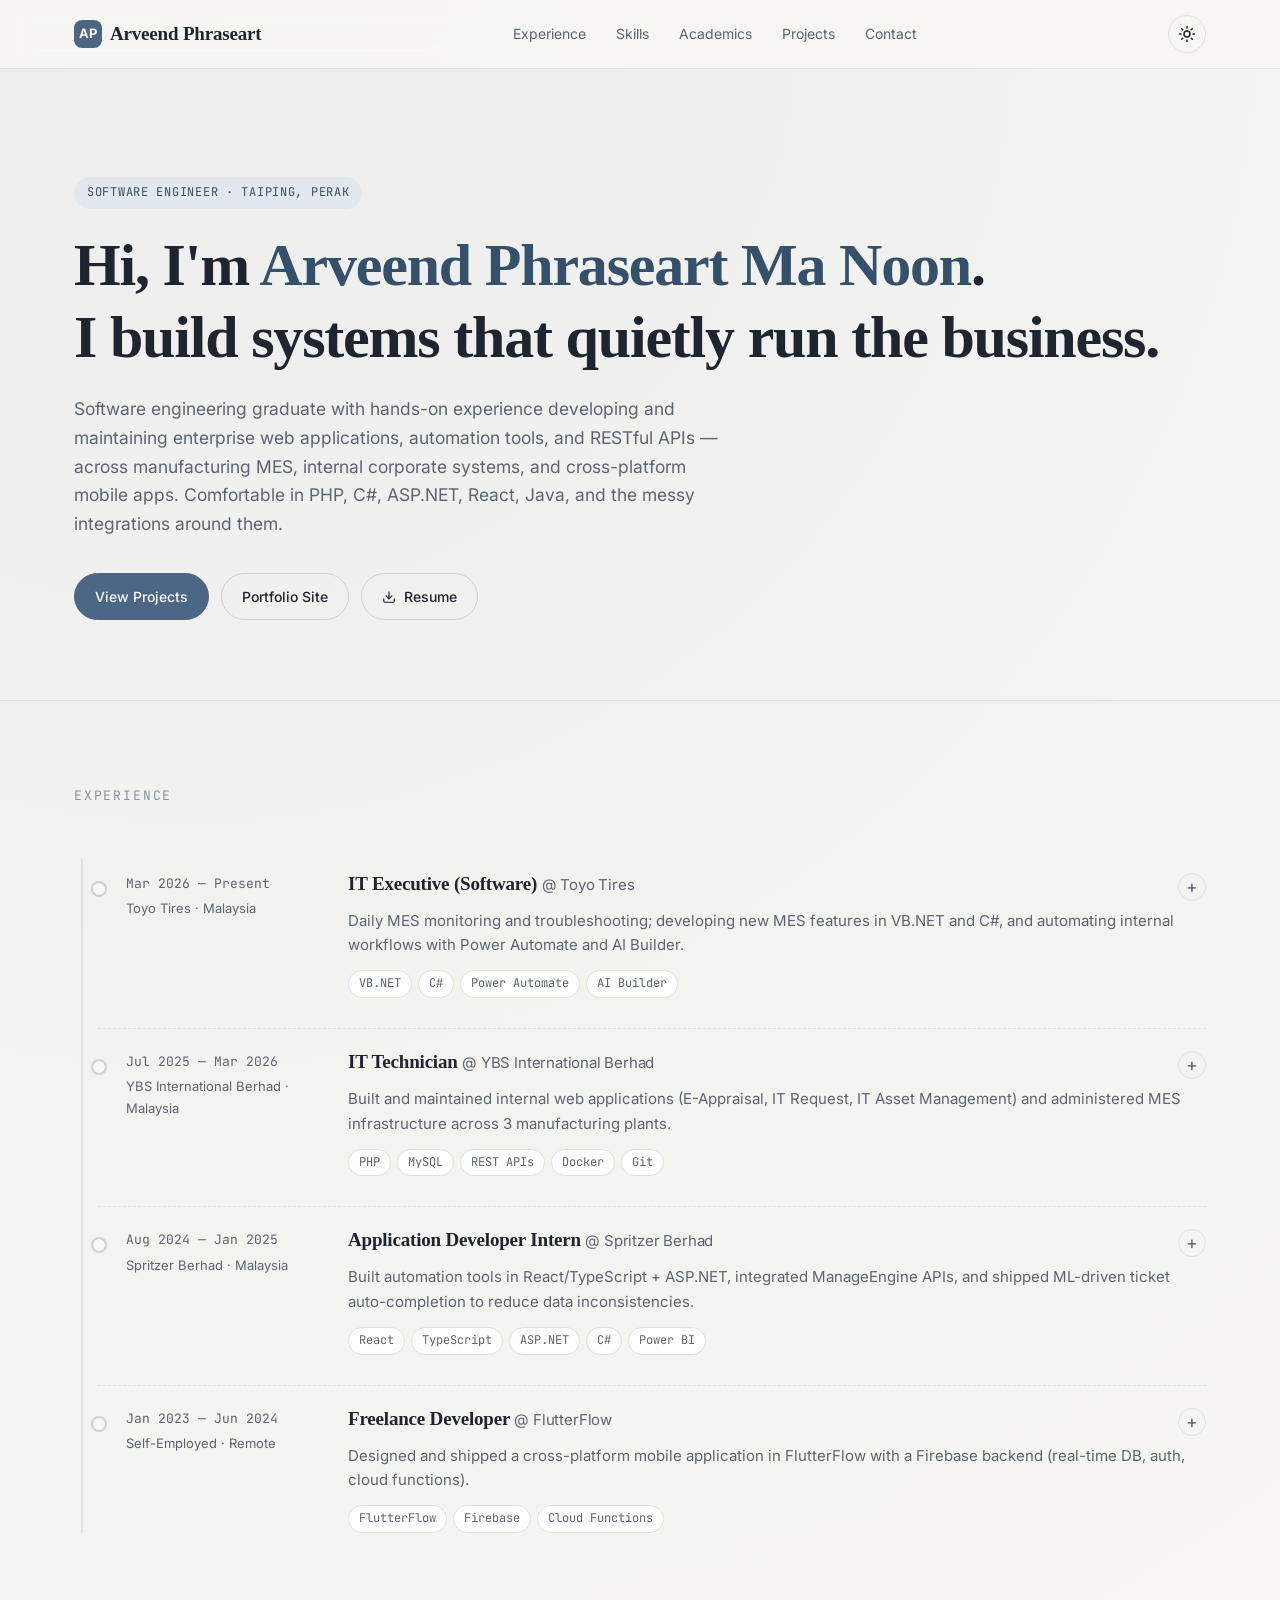
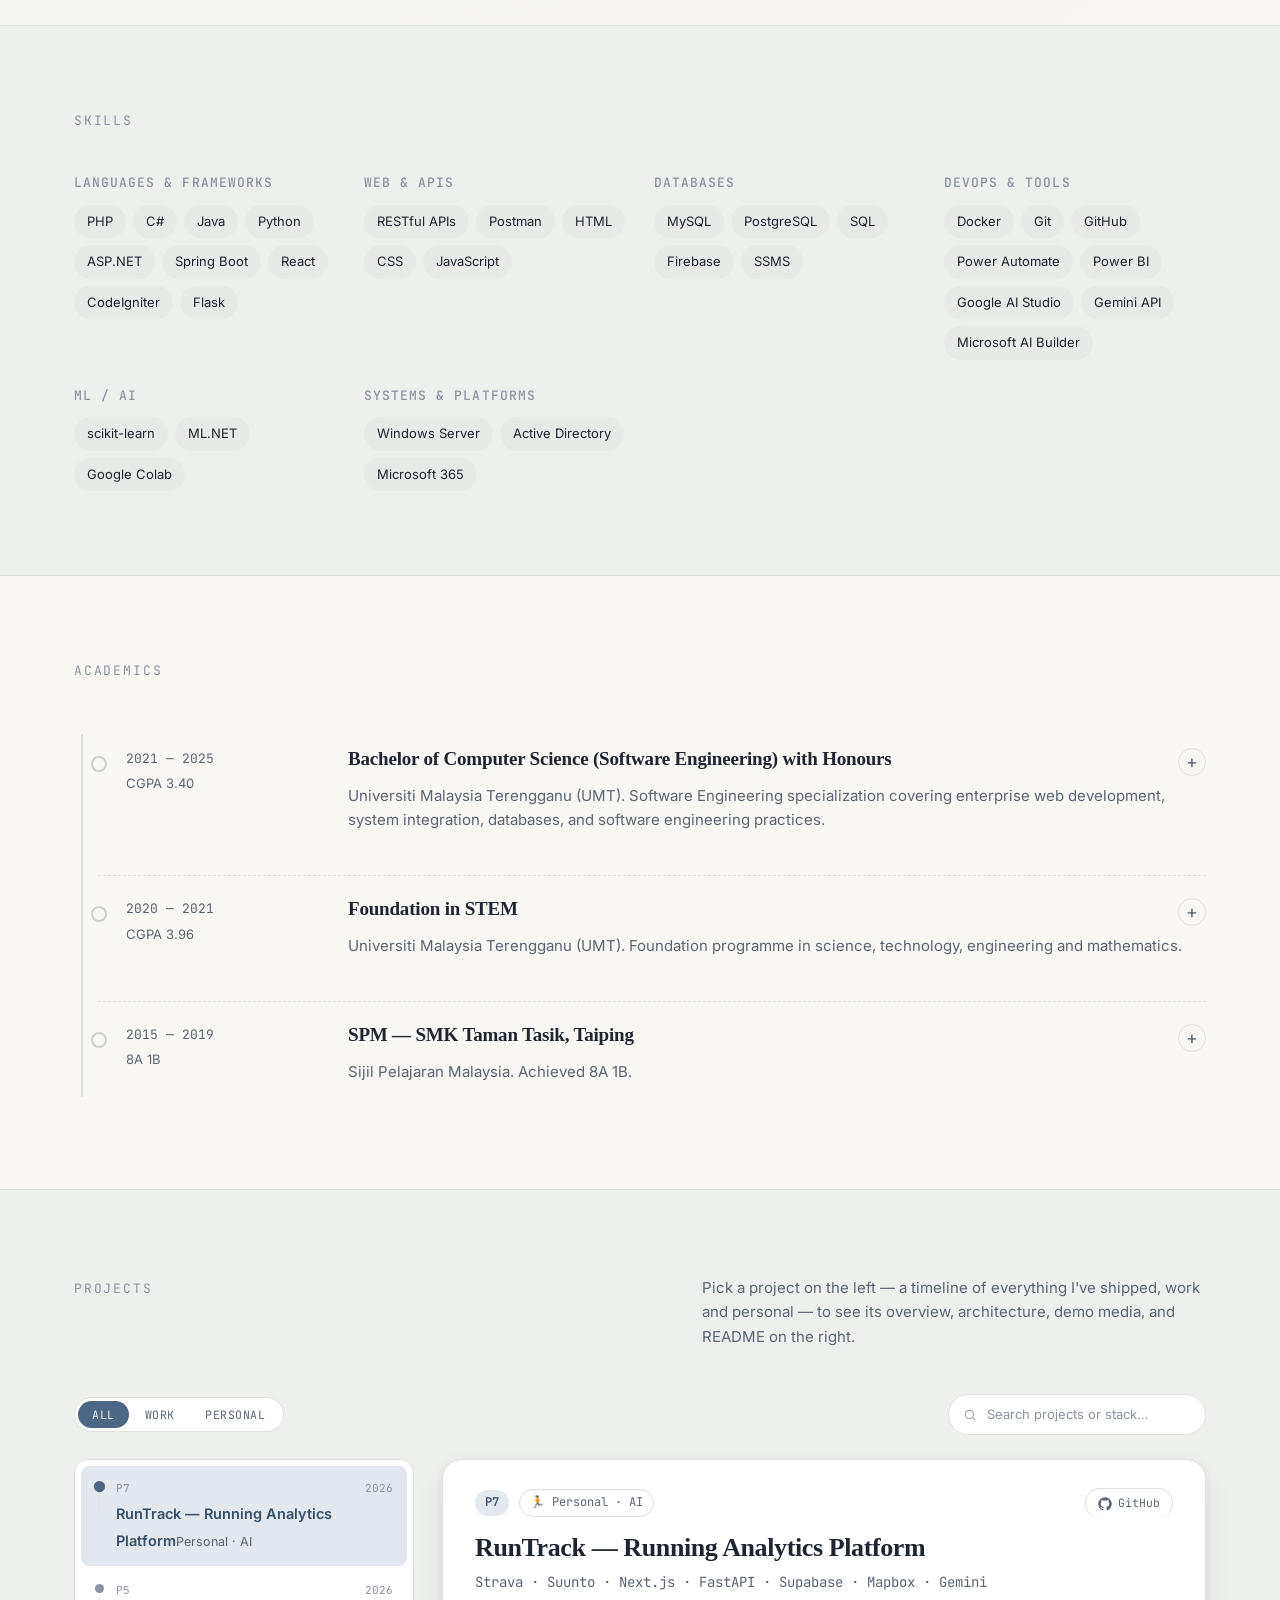
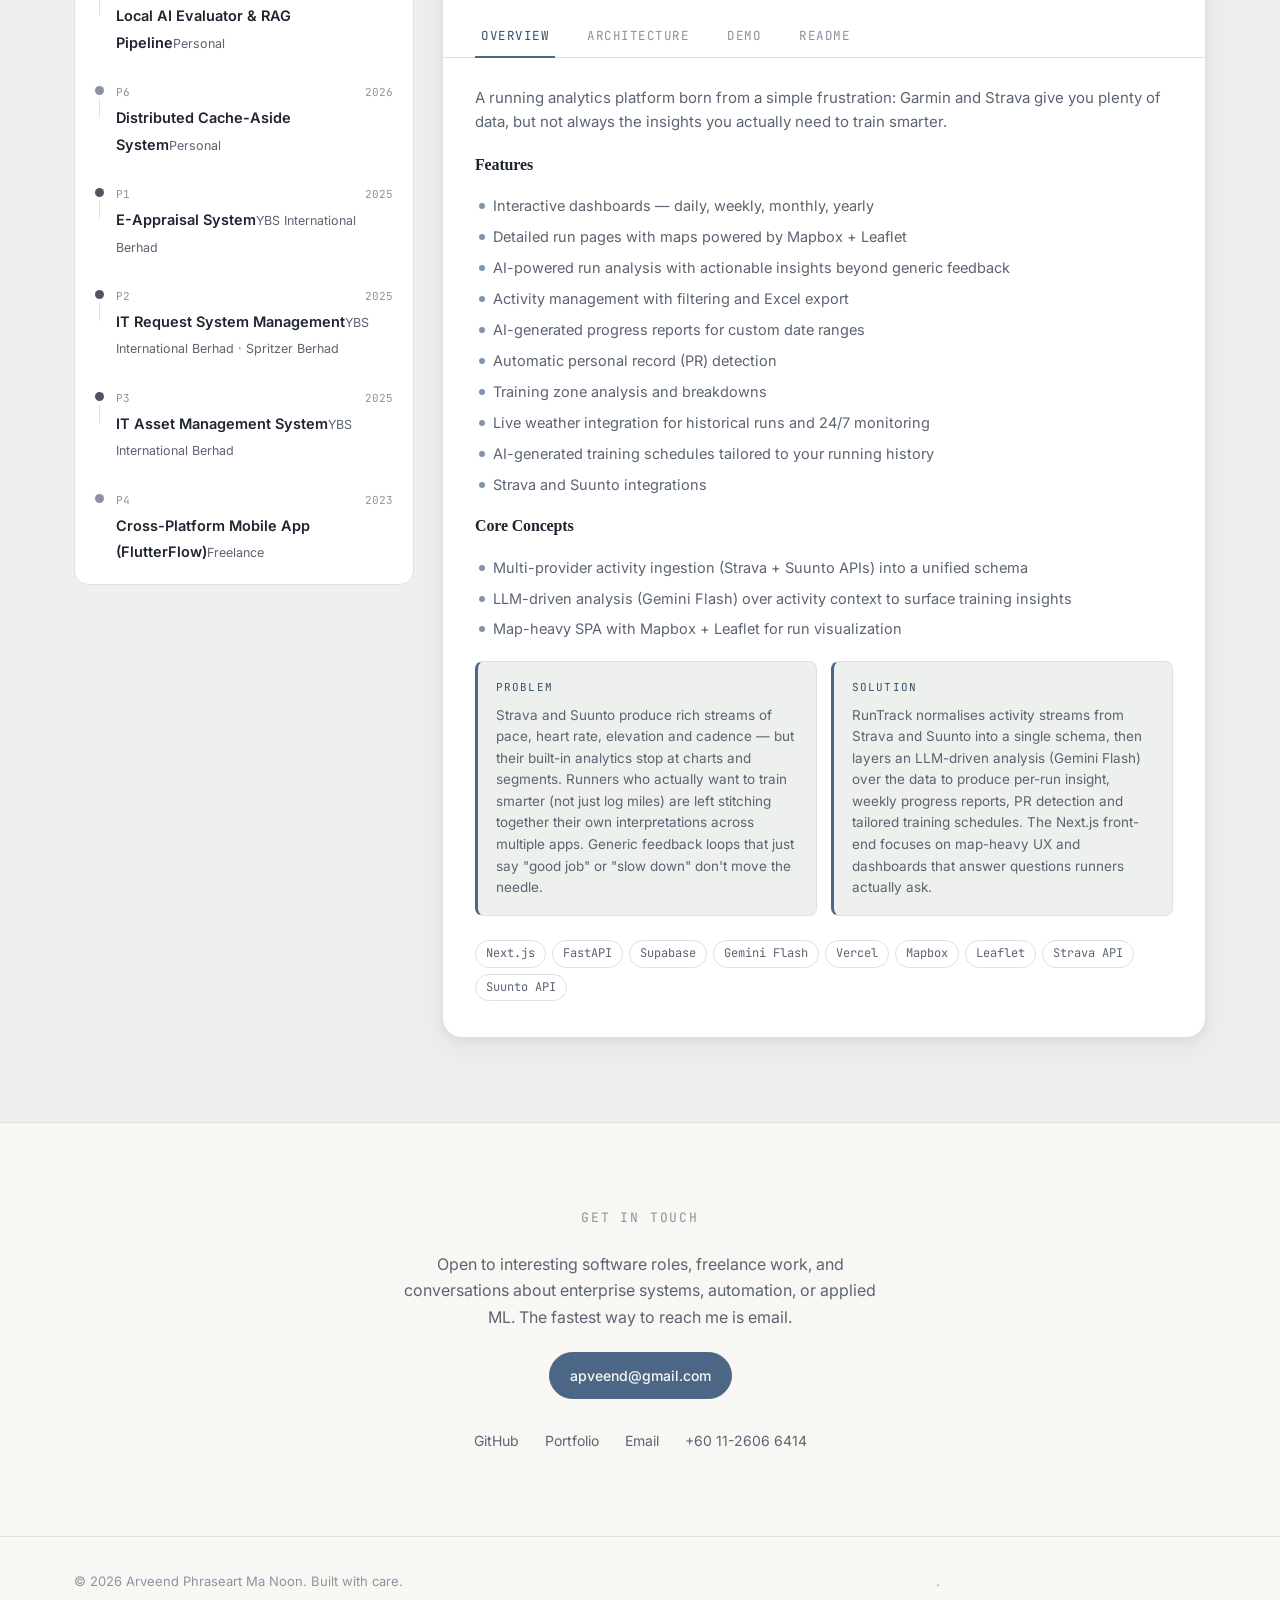
==== commit 7c7609d4: "v2" ====
--- a/index.html
+++ b/index.html
@@ -13,7 +13,7 @@
 <body>
   <header class="site-header">
     <div class="container header-inner">
-      <a href="#top" class="brand"><span class="mark">AP</span>Arveend</a>
+      <a href="#top" class="brand"><span class="mark">AP</span>Arveend Phraseart</a>
       <nav class="nav">
         <a href="#experience">Experience</a>
         <a href="#skills">Skills</a>
@@ -171,23 +171,6 @@
             </div>
           </article>
 
-          <article class="timeline-item expandable">
-            <div class="timeline-marker"></div>
-            <div class="timeline-meta">
-              <span class="timeline-date">Jan 2020 — Dec 2020</span>
-              <span class="timeline-place">Sow Wing Moulding Company · Malaysia</span>
-            </div>
-            <div class="timeline-body">
-              <button class="expander" type="button" aria-expanded="false">
-                <h3>Sales Assistant <span class="company">@ Sow Wing Moulding Company</span></h3>
-                <span class="chev" aria-hidden="true">+</span>
-              </button>
-              <p class="summary-text">Customer-facing role handling payments, inventory management, and customer service.</p>
-              <ul class="tag-list">
-                <li>Customer Service</li><li>Inventory</li><li>Payments</li>
-              </ul>
-            </div>
-          </article>
 
         </div>
       </div>
@@ -360,7 +343,7 @@
   <footer class="site-footer">
     <div class="container footer-inner">
       <p>© <span id="year"></span> Arveend Phraseart Ma Noon. Built with care.</p>
-      <p class="mono">Anthropic-styled edition.</p>
+      <p class="mono"></p>.</p>
     </div>
   </footer>
 
--- a/styles_claude.css
+++ b/styles_claude.css
@@ -4,24 +4,24 @@
    ========================================================================== */
 
 :root {
-  --bg: #faf9f5;
-  --bg-alt: #f4f1ea;
+  --bg: #f8f7f3;
+  --bg-alt: #eef0ee;
   --bg-raised: #ffffff;
-  --fg: #2b2925;
-  --fg-muted: #6b6559;
-  --fg-faint: #948d7e;
-  --border: #e5e0d5;
-  --border-strong: #d8d1c0;
-  --accent: #cc7a4f;
-  --accent-strong: #b8663d;
-  --accent-fg: #fdf9f4;
-  --accent-soft: #f1e2d3;
-  --chip-bg: #efe9dd;
-  --code-bg: #2b2925;
-  --code-fg: #f4f1ea;
-  --shadow-sm: 0 1px 2px rgba(43,41,37,.05);
-  --shadow: 0 2px 8px rgba(43,41,37,.06), 0 12px 32px rgba(43,41,37,.06);
-  --shadow-lg: 0 8px 24px rgba(43,41,37,.10), 0 24px 64px rgba(43,41,37,.12);
+  --fg: #1e2430;
+  --fg-muted: #5b6472;
+  --fg-faint: #8b93a0;
+  --border: #dfe1de;
+  --border-strong: #cdd1cc;
+  --accent: #4c6785;
+  --accent-strong: #35506b;
+  --accent-fg: #f8f7f3;
+  --accent-soft: #e2e8ee;
+  --chip-bg: #e7eae7;
+  --code-bg: #1e2430;
+  --code-fg: #eef0ee;
+  --shadow-sm: 0 1px 2px rgba(30,36,48,.05);
+  --shadow: 0 2px 8px rgba(30,36,48,.06), 0 12px 32px rgba(30,36,48,.06);
+  --shadow-lg: 0 8px 24px rgba(30,36,48,.10), 0 24px 64px rgba(30,36,48,.12);
   --radius-sm: 8px;
   --radius: 14px;
   --radius-lg: 20px;
@@ -32,21 +32,21 @@
 }
 
 [data-theme="dark"] {
-  --bg: #211f1c;
-  --bg-alt: #29261f;
-  --bg-raised: #2c2924;
-  --fg: #f2ede3;
-  --fg-muted: #b5ac9c;
-  --fg-faint: #837a6a;
-  --border: #3a362d;
-  --border-strong: #47422f;
-  --accent: #e08a5c;
-  --accent-strong: #f0995f;
-  --accent-fg: #211f1c;
-  --accent-soft: #3d2f24;
-  --chip-bg: #332f27;
-  --code-bg: #17150f;
-  --code-fg: #efe9dd;
+  --bg: #14171c;
+  --bg-alt: #1b1f26;
+  --bg-raised: #1e222a;
+  --fg: #e8e6df;
+  --fg-muted: #a8aab0;
+  --fg-faint: #767a82;
+  --border: #2a2f38;
+  --border-strong: #363c47;
+  --accent: #7fa0bf;
+  --accent-strong: #9db8d1;
+  --accent-fg: #14171c;
+  --accent-soft: #222a34;
+  --chip-bg: #222630;
+  --code-bg: #0f1216;
+  --code-fg: #e8e6df;
   --shadow-sm: 0 1px 2px rgba(0,0,0,.25);
   --shadow: 0 2px 8px rgba(0,0,0,.3), 0 12px 32px rgba(0,0,0,.35);
   --shadow-lg: 0 8px 24px rgba(0,0,0,.4), 0 24px 64px rgba(0,0,0,.5);
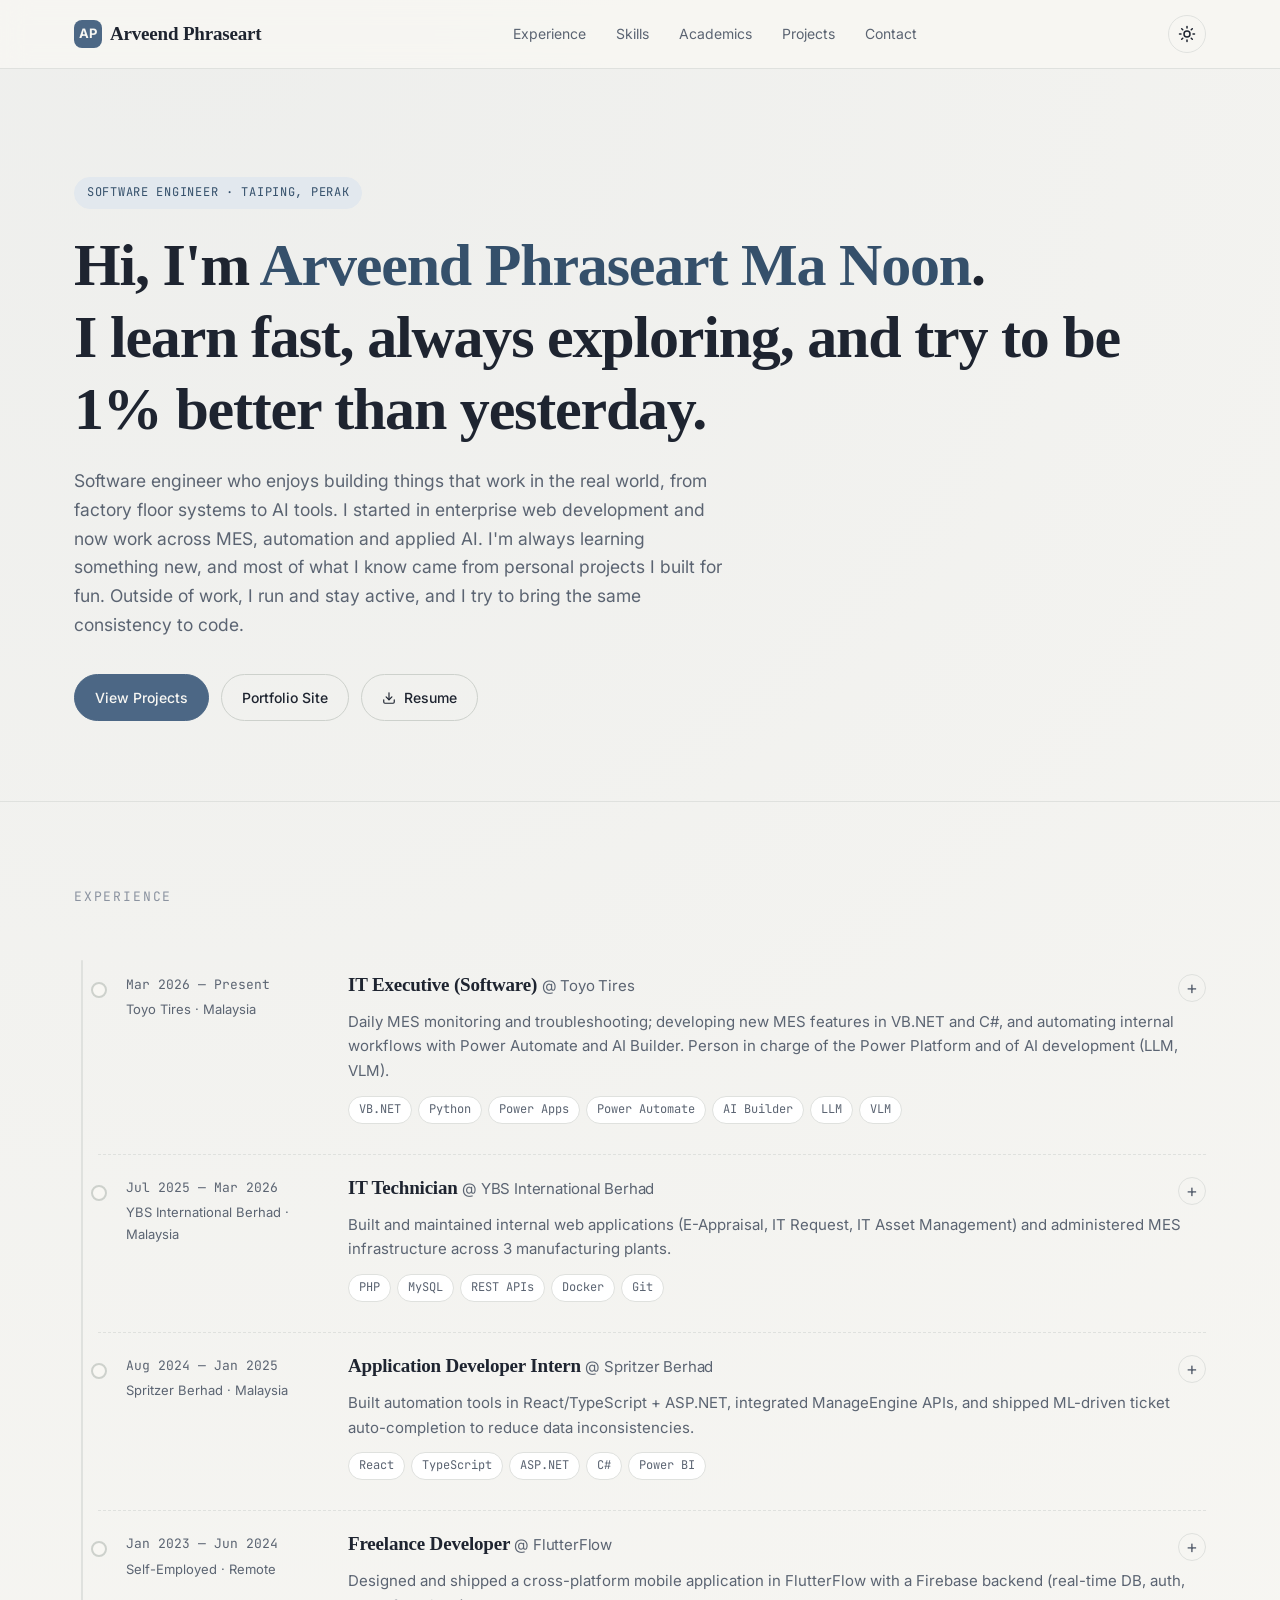
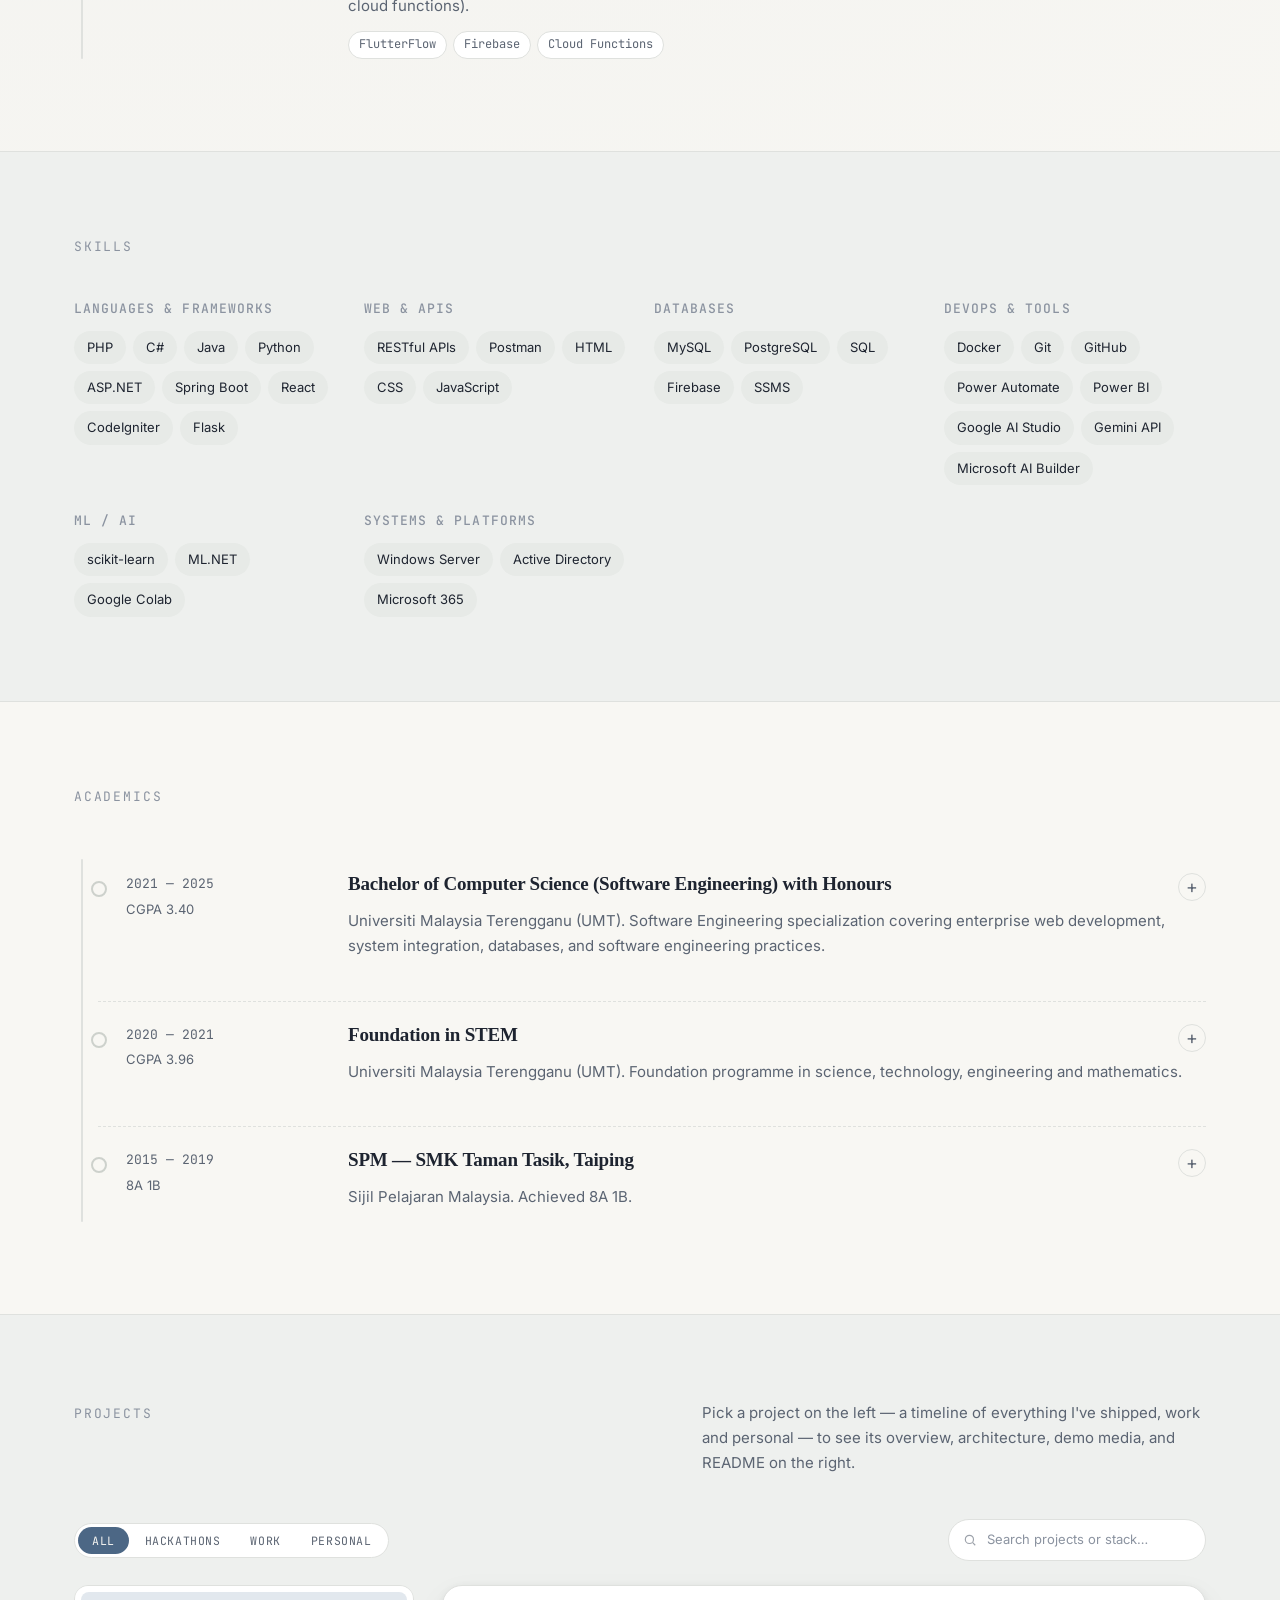
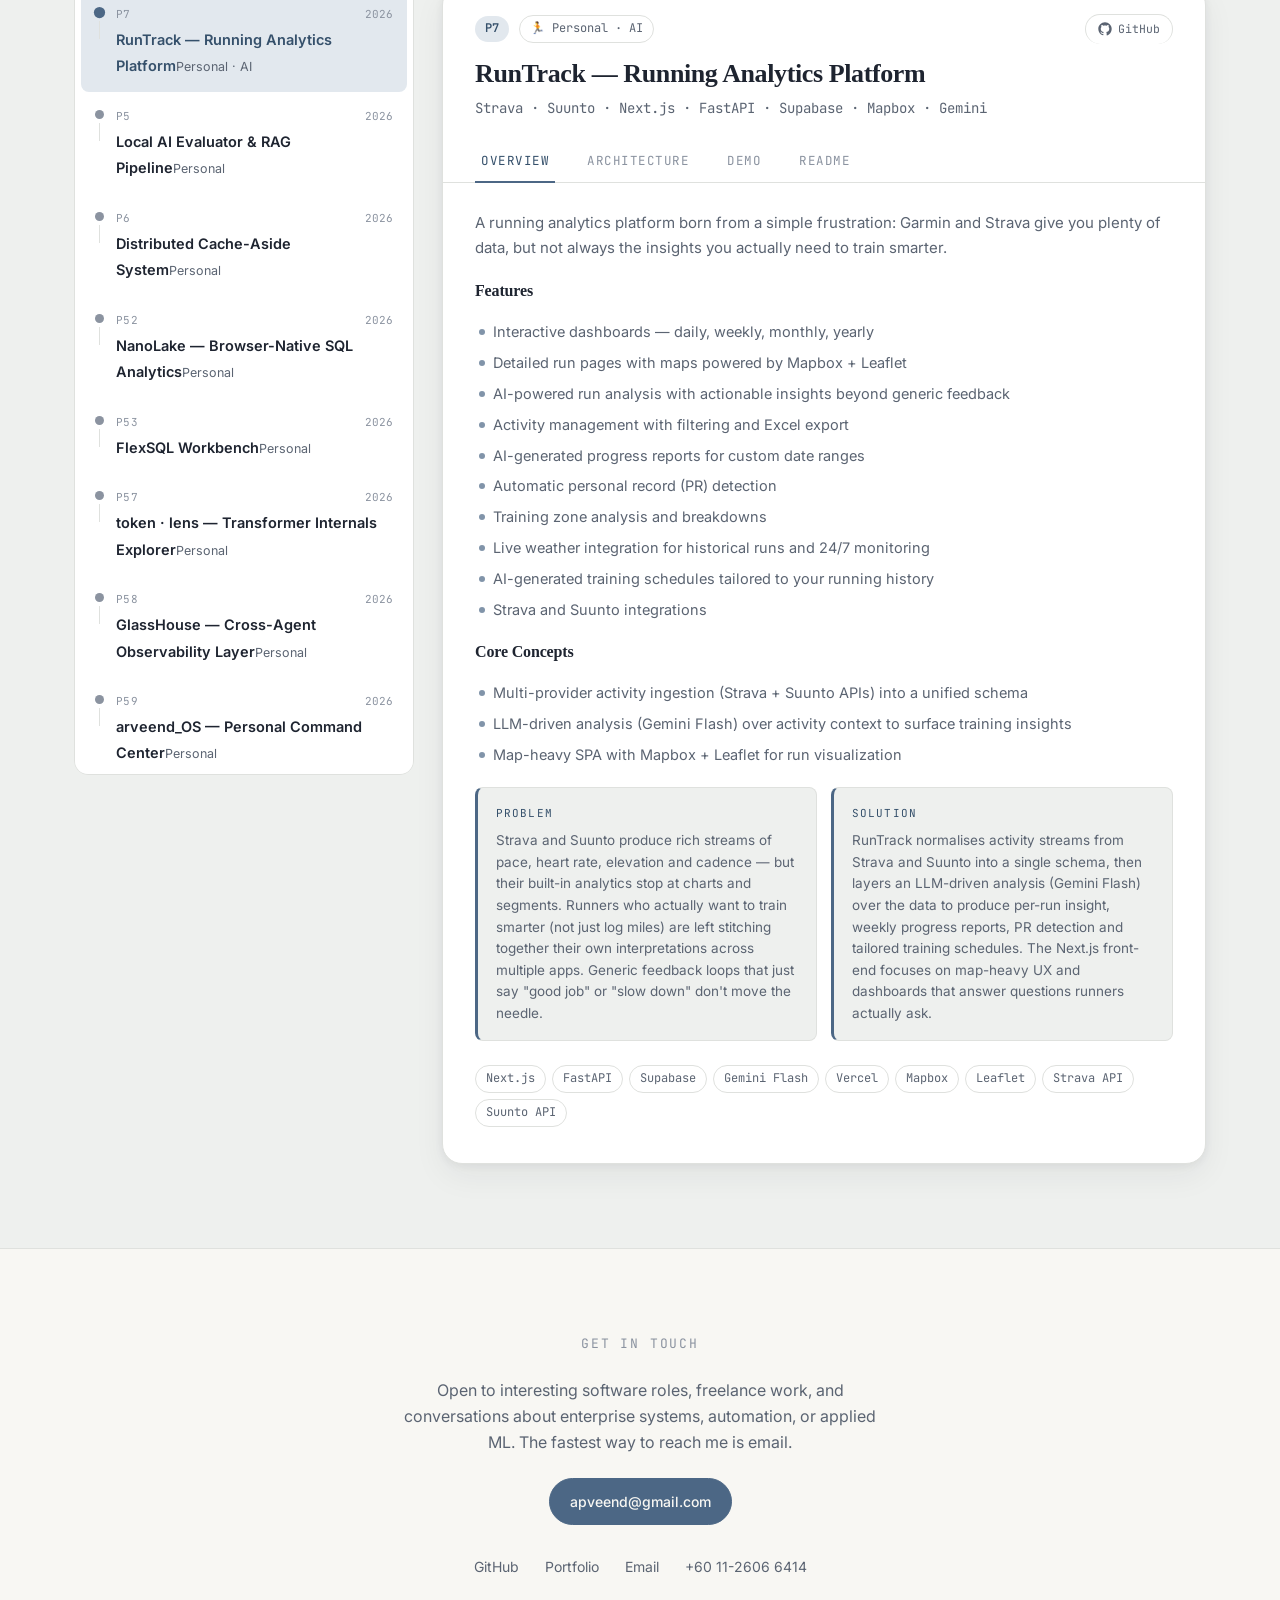
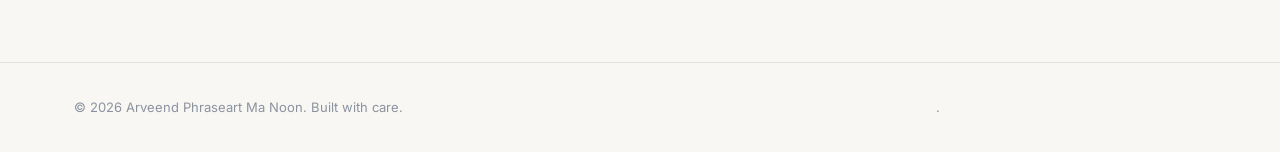
==== commit 1c1a4f57: "latest" ====
--- a/index.html
+++ b/index.html
@@ -33,12 +33,13 @@
     <section class="hero">
       <div class="container">
         <span class="eyebrow">Software Engineer · Taiping, Perak</span>
-        <h1 class="hero-title">Hi, I'm <span class="accent">Arveend Phraseart Ma Noon</span>.<br/>I build systems that quietly run the business.</h1>
+        <h1 class="hero-title">Hi, I'm <span class="accent">Arveend Phraseart Ma Noon</span>.<br/>I learn fast, always exploring, and try to be 1% better than yesterday.</h1>
         <p class="hero-sub">
-          Software engineering graduate with hands-on experience developing and maintaining
-          enterprise web applications, automation tools, and RESTful APIs — across manufacturing
-          MES, internal corporate systems, and cross-platform mobile apps. Comfortable in PHP,
-          C#, ASP.NET, React, Java, and the messy integrations around them.
+          Software engineer who enjoys building things that work in the real world, from factory floor
+          systems to AI tools. I started in enterprise web development and now work across MES,
+           automation and applied AI. I'm always learning something new, and most of what I know came
+          from personal projects I built for fun. Outside of work, I run and stay active, and I try to
+          bring the same consistency to code.
         </p>
         <div class="hero-cta">
           <a href="#projects" class="btn btn-primary">View Projects</a>
@@ -68,9 +69,9 @@
                 <h3>IT Executive (Software) <span class="company">@ Toyo Tires</span></h3>
                 <span class="chev" aria-hidden="true">+</span>
               </button>
-              <p class="summary-text">Daily MES monitoring and troubleshooting; developing new MES features in VB.NET and C#, and automating internal workflows with Power Automate and AI Builder.</p>
+              <p class="summary-text">Daily MES monitoring and troubleshooting; developing new MES features in VB.NET and C#, and automating internal workflows with Power Automate and AI Builder. Person in charge of the Power Platform and of AI development (LLM, VLM).</p>
               <ul class="tag-list">
-                <li>VB.NET</li><li>C#</li><li>Power Automate</li><li>AI Builder</li>
+                <li>VB.NET</li><li>Python</li><li>Power Apps</li><li>Power Automate</li><li>AI Builder</li><li>LLM</li><li>VLM</li>
               </ul>
               <div class="details-panel">
                 <div class="details-inner">
@@ -78,7 +79,13 @@
                   <ul class="bullet-list">
                     <li>Performed daily system monitoring and troubleshooting for MES and internal systems.</li>
                     <li>Developed and maintained MES features using VB.NET and C#.</li>
-                    <li>Built and automated internal workflows using C#, Power Automate, and AI Builder, improving process efficiency.</li>
+                    <li>Built and automated internal workflows using C#, Power App, Power Automate, and AI Builder, improving process efficiency.</li>
+                    <li>Person in charge of Microsoft Power Platform (Power Apps, Power Automate and related
+                        services): development, deployment, governance and user support.
+                            </li>
+                    <li>Build AI solutions with LLMs, vision-language models and open-source models, including
+                        RAG, OCR and API integrations.
+                      </li>
                   </ul>
                 </div>
               </div>
@@ -304,6 +311,7 @@
         <div class="projects-toolbar">
           <div class="projects-filter" role="tablist" aria-label="Filter projects by type">
             <button class="filter-btn is-active" type="button" data-type="all">All</button>
+            <button class="filter-btn" type="button" data-type="hackathon">Hackathons</button>
             <button class="filter-btn" type="button" data-type="work">Work</button>
             <button class="filter-btn" type="button" data-type="personal">Personal</button>
           </div>
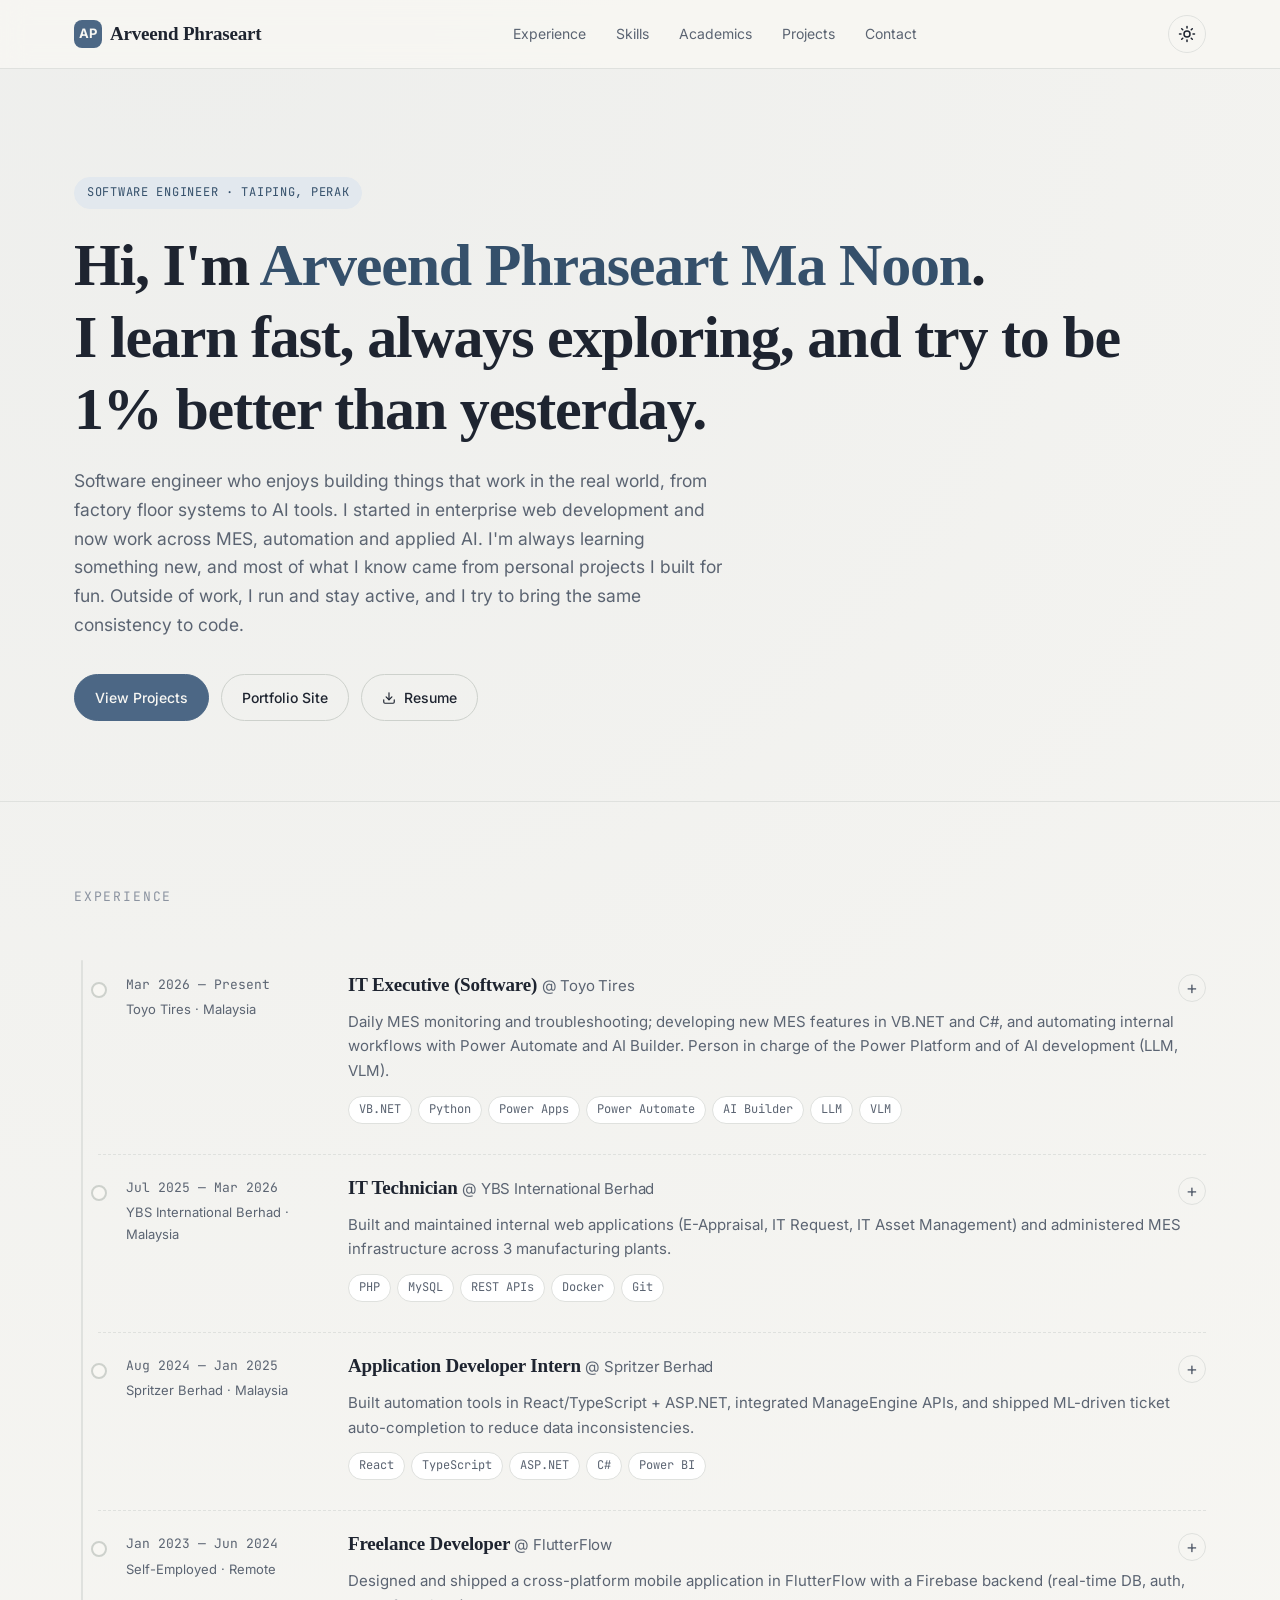
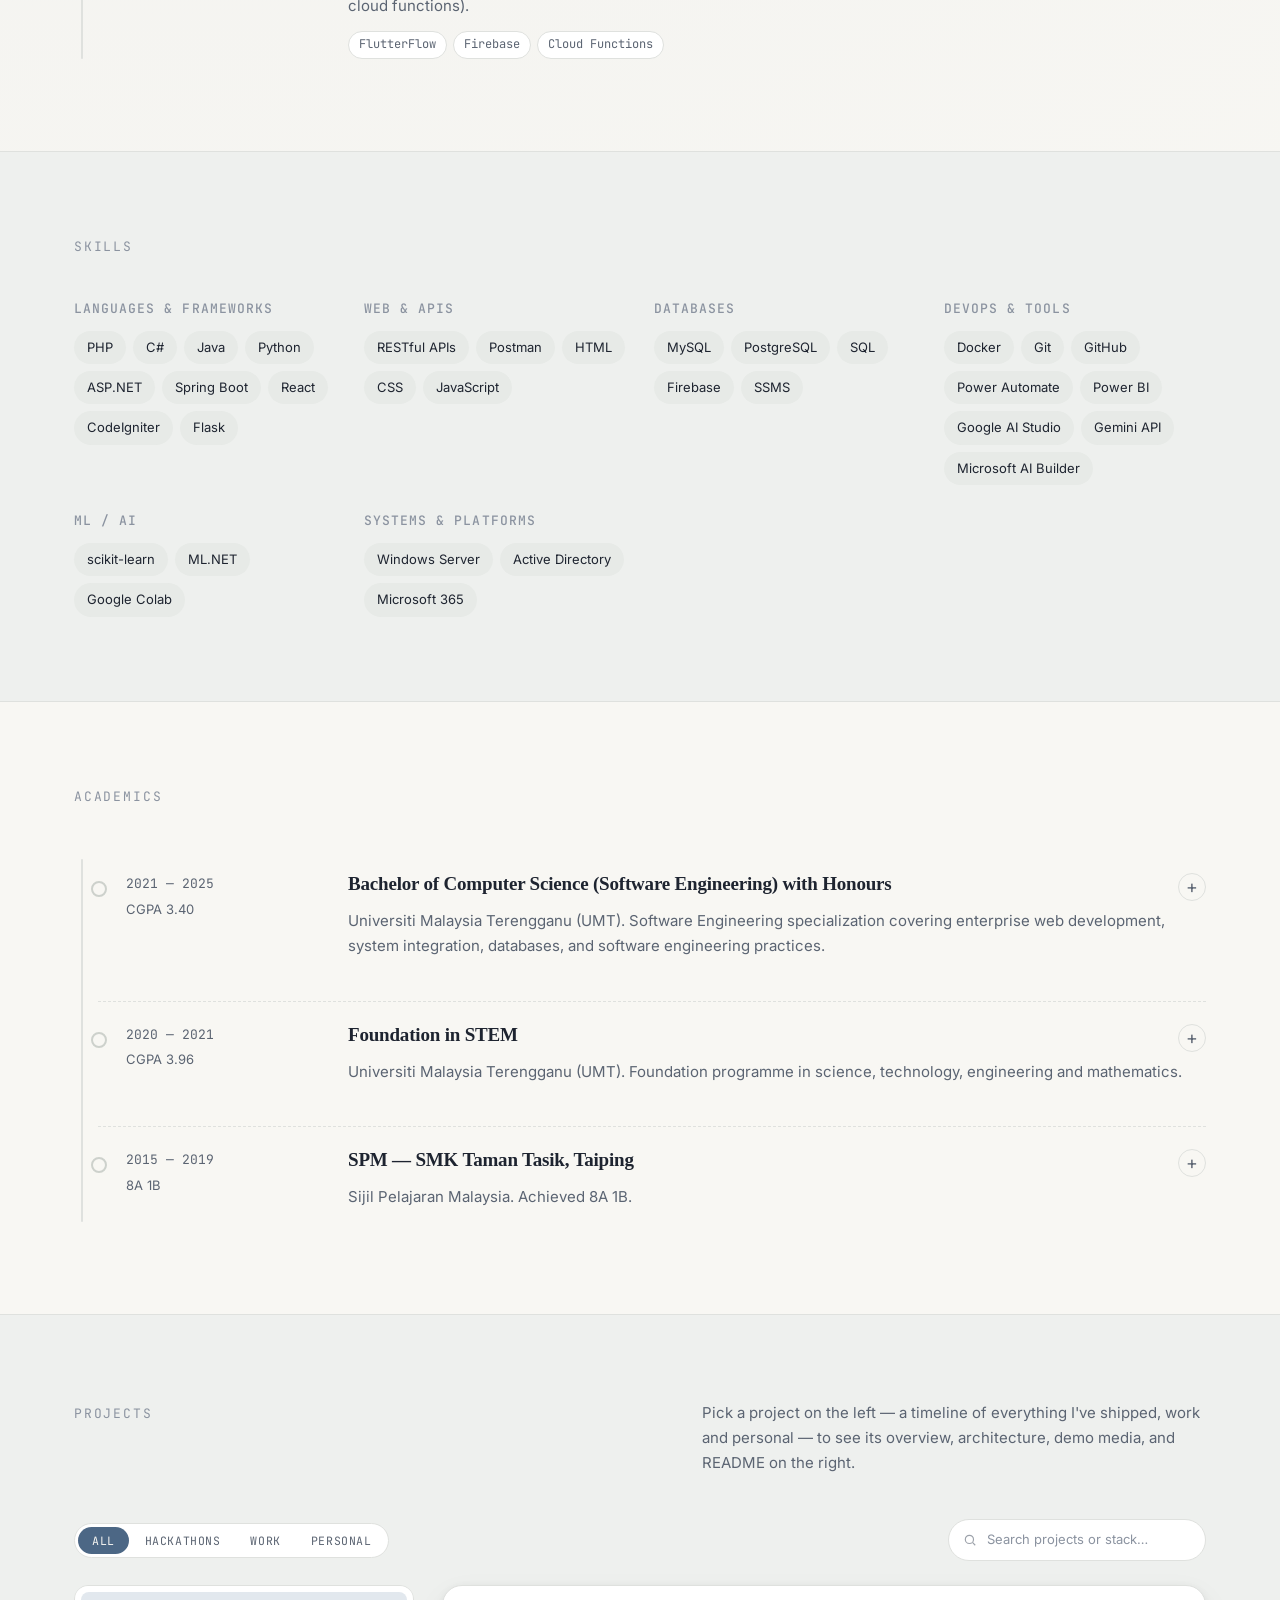
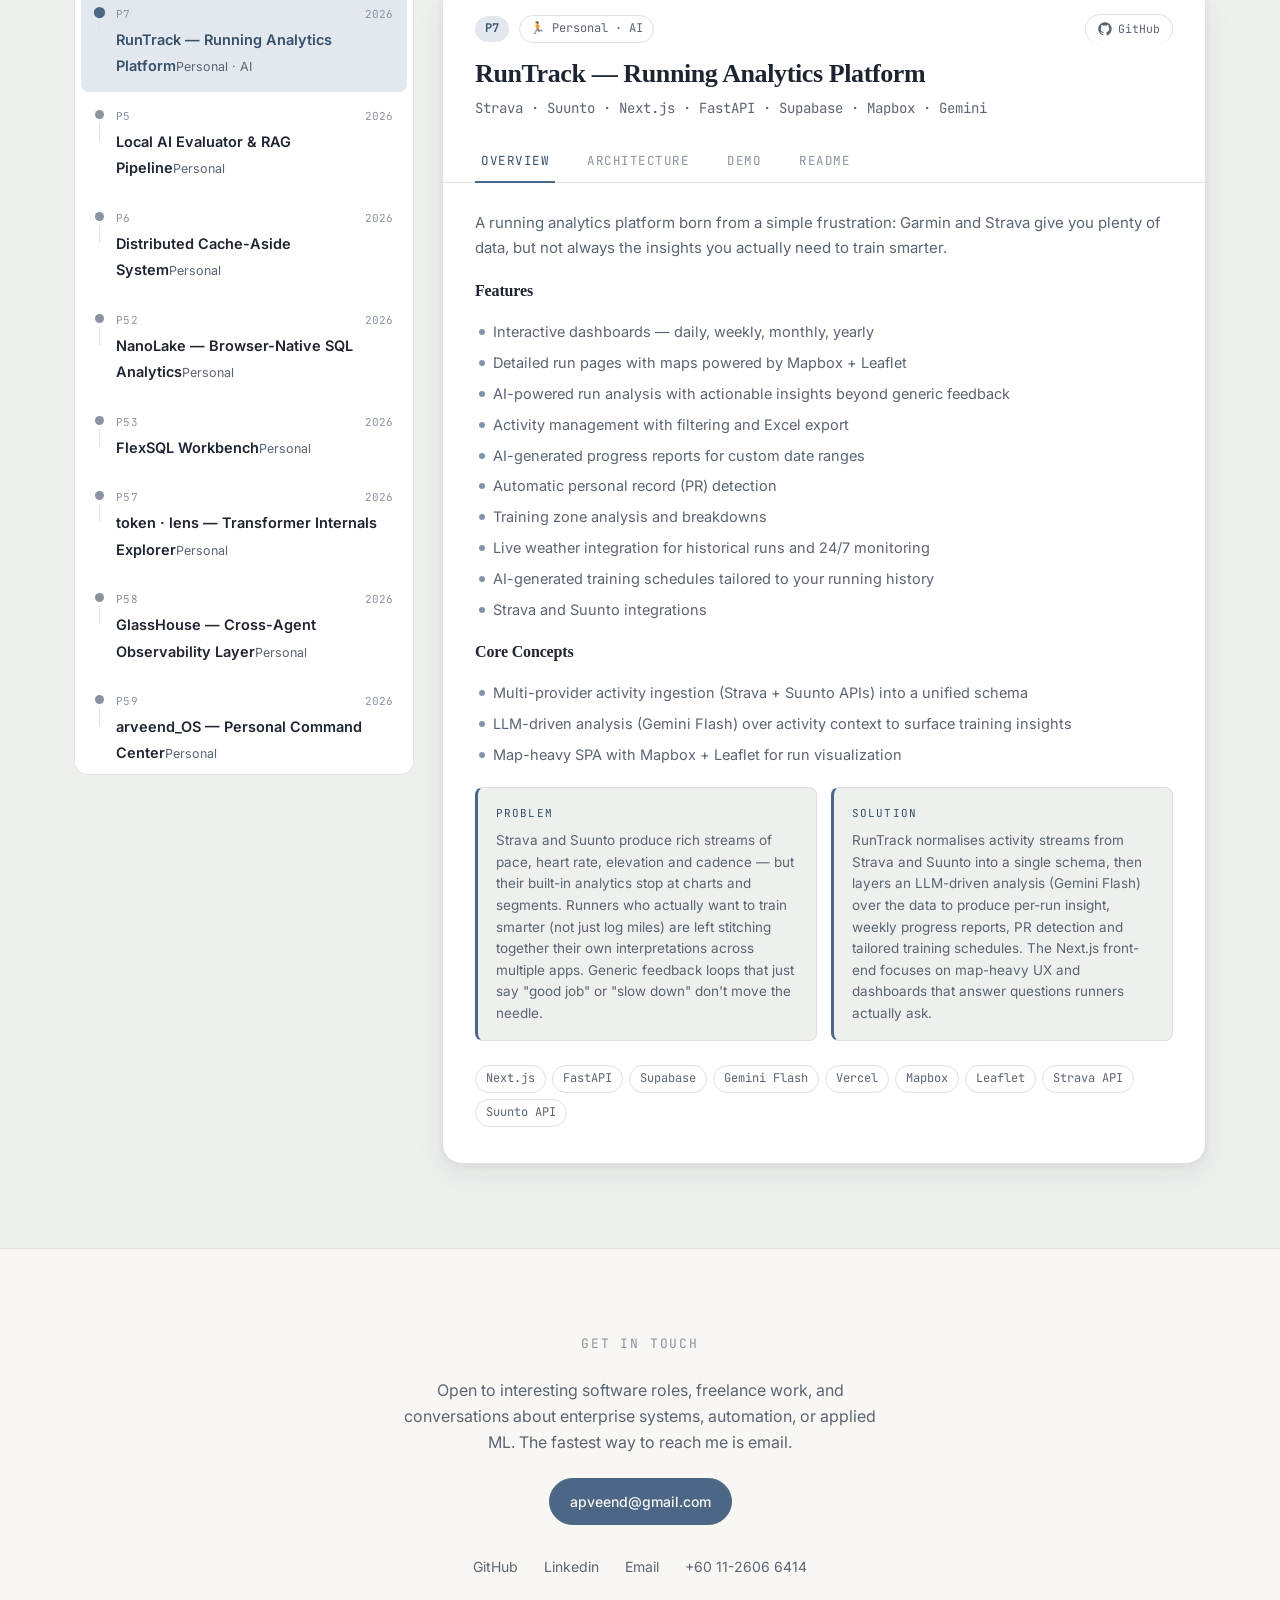
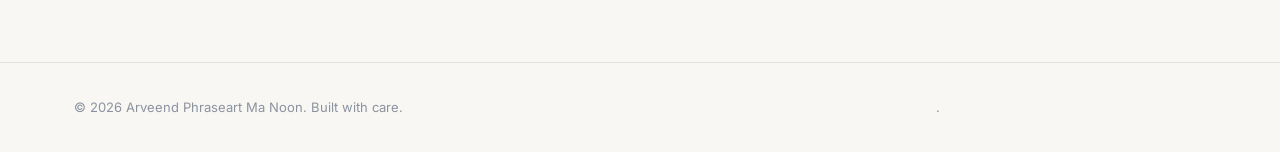
==== commit 8c33a09c: "latestt" ====
--- a/index.html
+++ b/index.html
@@ -340,7 +340,7 @@
         <a href="mailto:apveend@gmail.com" class="btn btn-primary">apveend@gmail.com</a>
         <ul class="social-list">
           <li><a href="https://github.com/aparve08" target="_blank" rel="noopener">GitHub</a></li>
-          <li><a href="https://aparve08.github.io/portfolio2026/" target="_blank" rel="noopener">Portfolio</a></li>
+          <li><a href="https://www.linkedin.com/in/arveend-phraseart-ma-noon-5942482a7/" target="_blank" rel="noopener">Linkedin</a></li>
           <li><a href="mailto:apveend@gmail.com">Email</a></li>
           <li><a href="tel:+601126806414">+60 11-2606 6414</a></li>
         </ul>
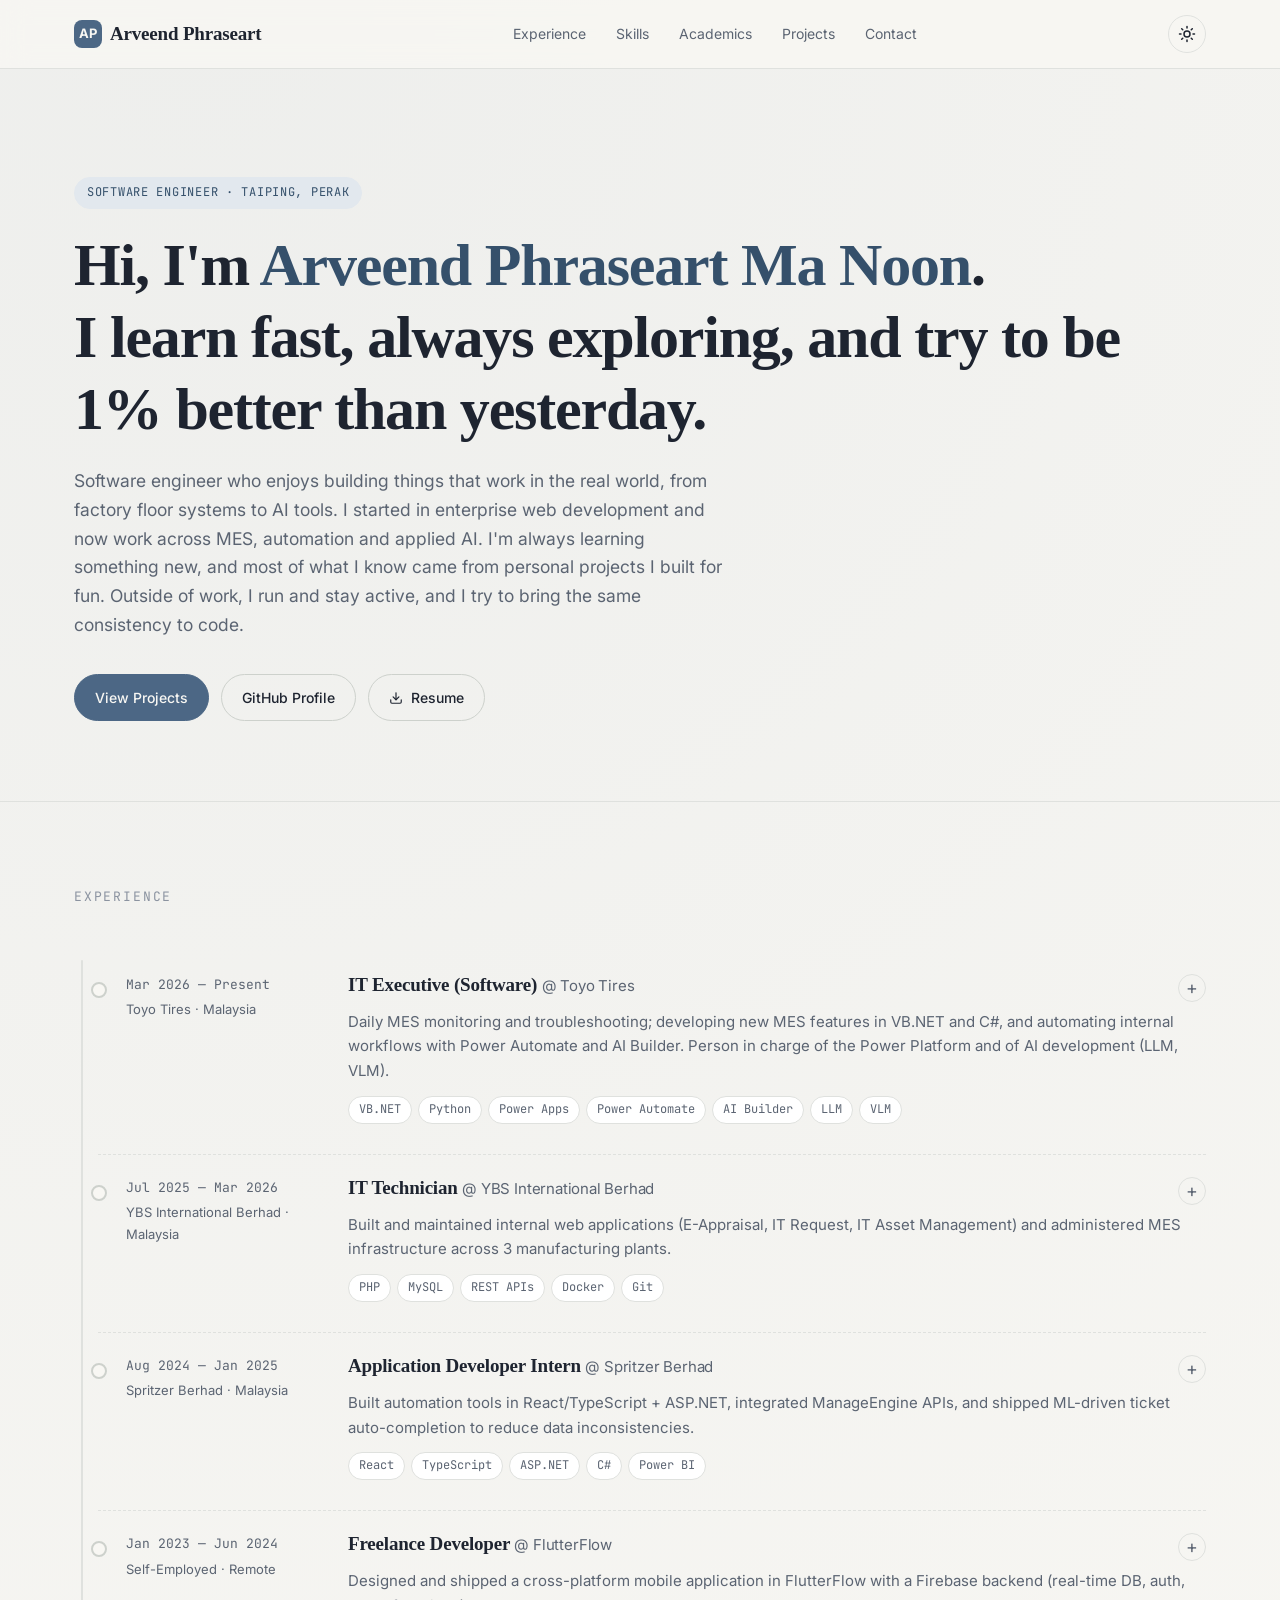
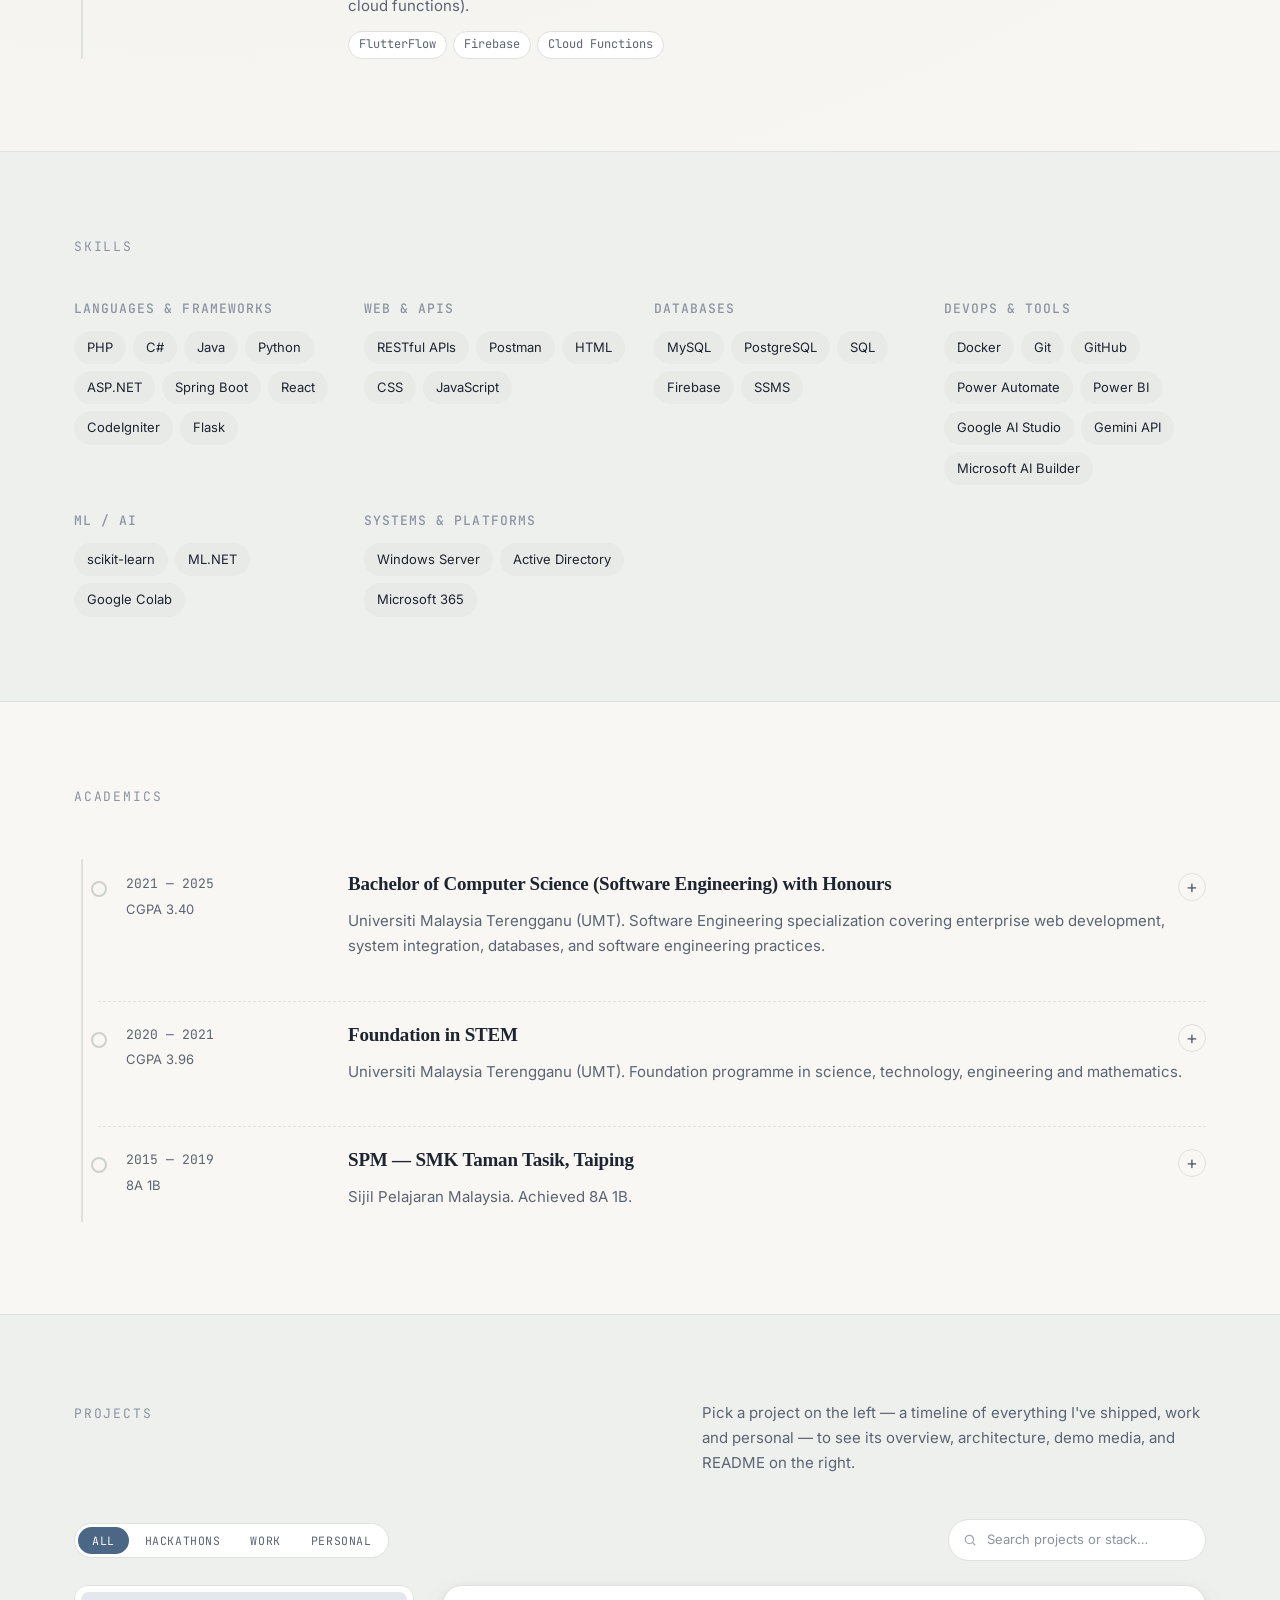
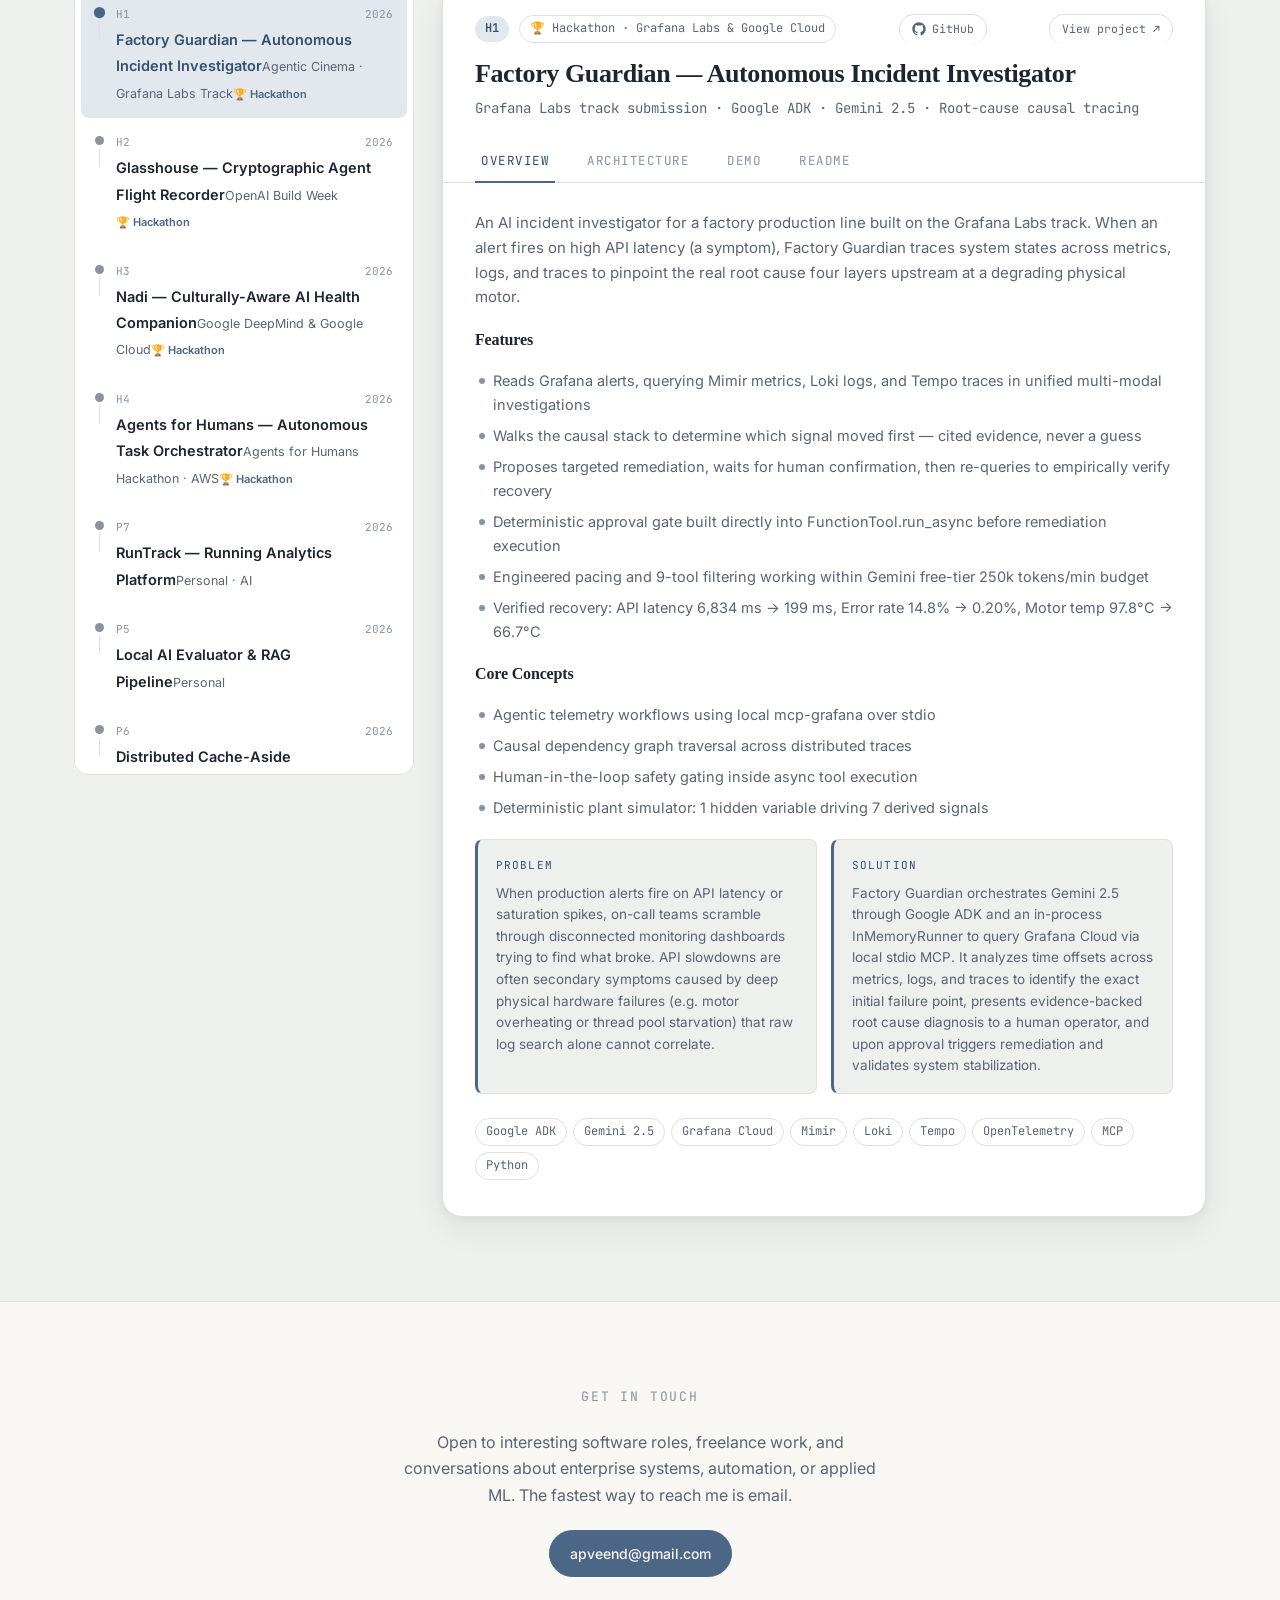
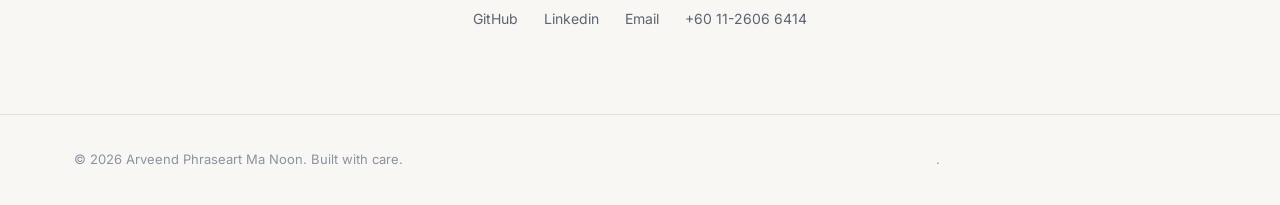
==== commit 7c1d0191: "latest" ====
--- a/index.html
+++ b/index.html
@@ -43,7 +43,7 @@
         </p>
         <div class="hero-cta">
           <a href="#projects" class="btn btn-primary">View Projects</a>
-          <a href="https://aparve08.github.io/portfolio2026/" target="_blank" rel="noopener" class="btn btn-ghost">Portfolio Site</a>
+          <a href="https://github.com/apArve08" target="_blank" rel="noopener" class="btn btn-ghost">GitHub Profile</a>
           <a href="Resume_arveend.pdf" download="Arveend_Resume.pdf" class="btn btn-ghost">
             <svg xmlns="http://www.w3.org/2000/svg" width="14" height="14" viewBox="0 0 24 24" fill="none" stroke="currentColor" stroke-width="2" stroke-linecap="round" stroke-linejoin="round" aria-hidden="true"><path d="M21 15v4a2 2 0 0 1-2 2H5a2 2 0 0 1-2-2v-4"/><polyline points="7 10 12 15 17 10"/><line x1="12" y1="15" x2="12" y2="3"/></svg>
             <span>Resume</span>
--- a/styles_claude.css
+++ b/styles_claude.css
@@ -405,3 +405,5 @@
   .detail-head, .tab-bar, .detail-body { padding-left: 20px; padding-right: 20px; }
   .callout-grid { grid-template-columns: 1fr; }
 }
+
+.row-badge { display: inline-block; margin-top: 4px; font-size: 11px; font-weight: 600; color: var(--accent); }
